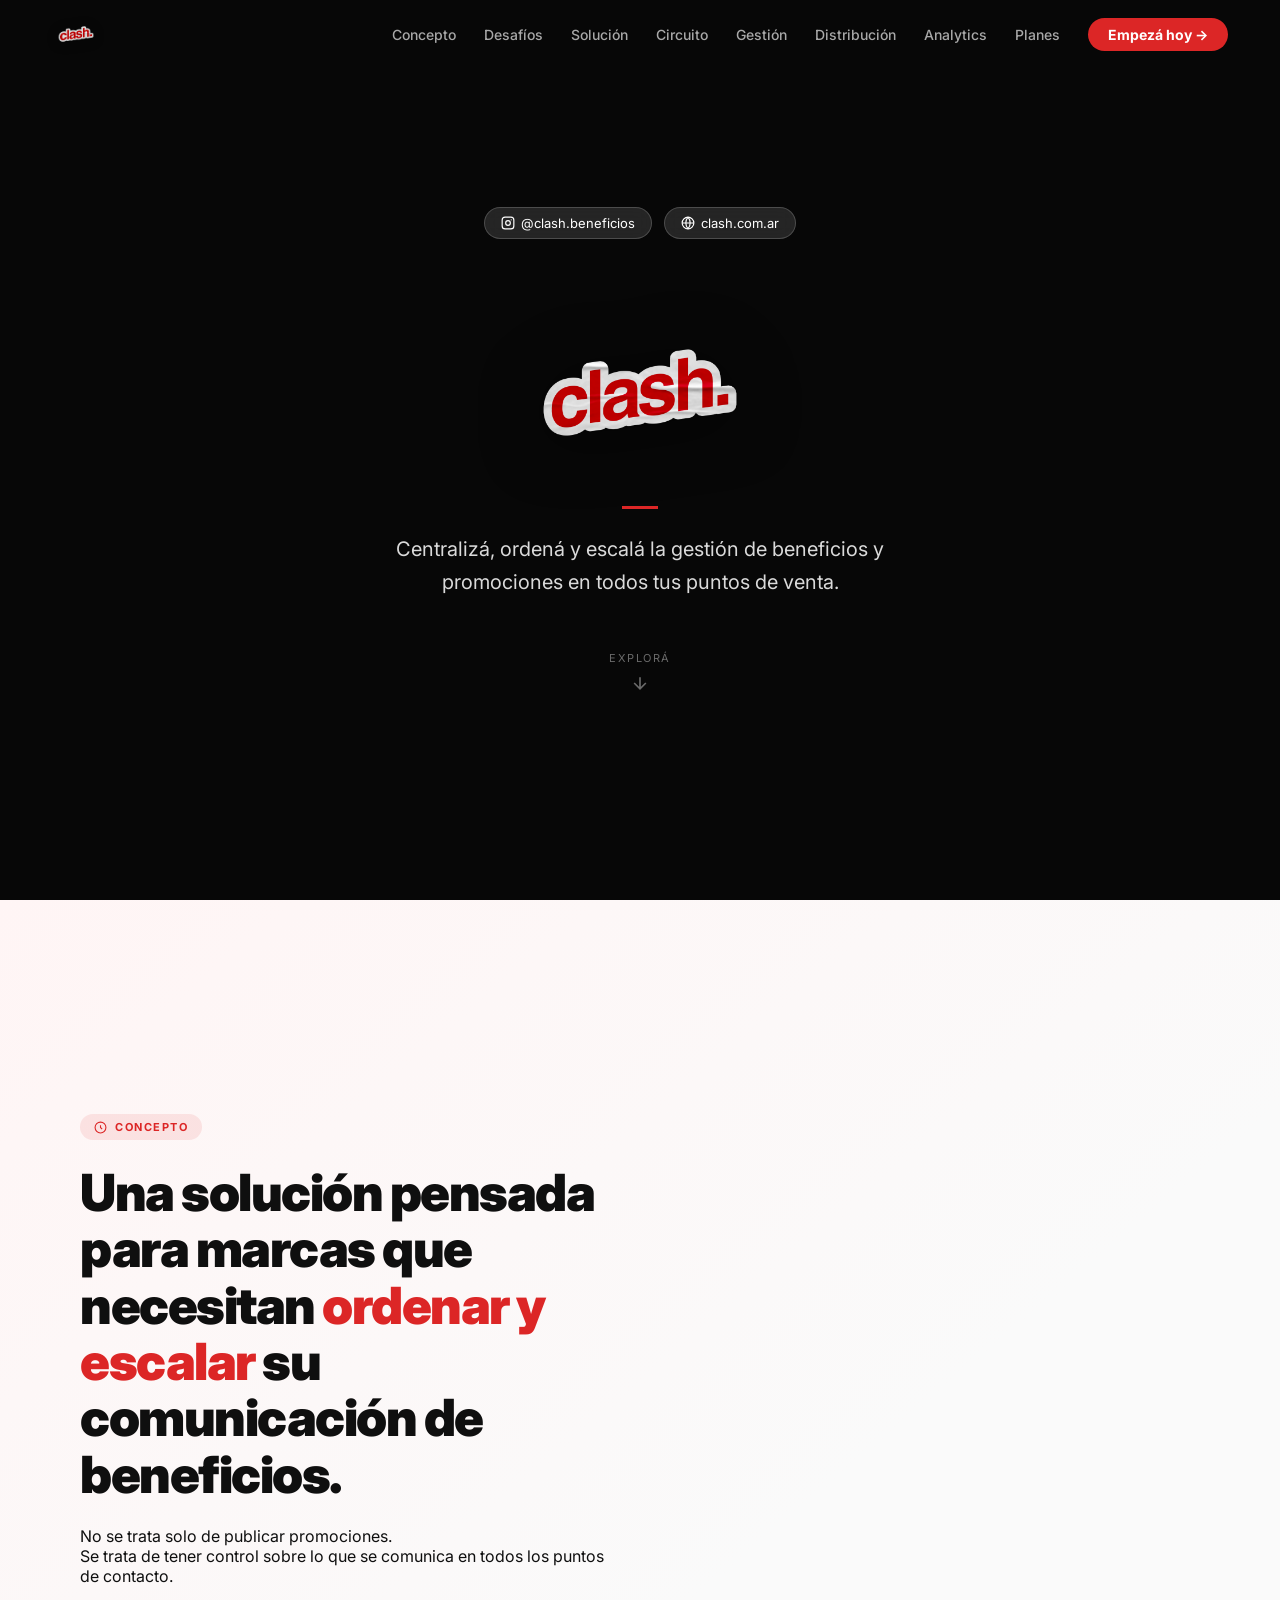
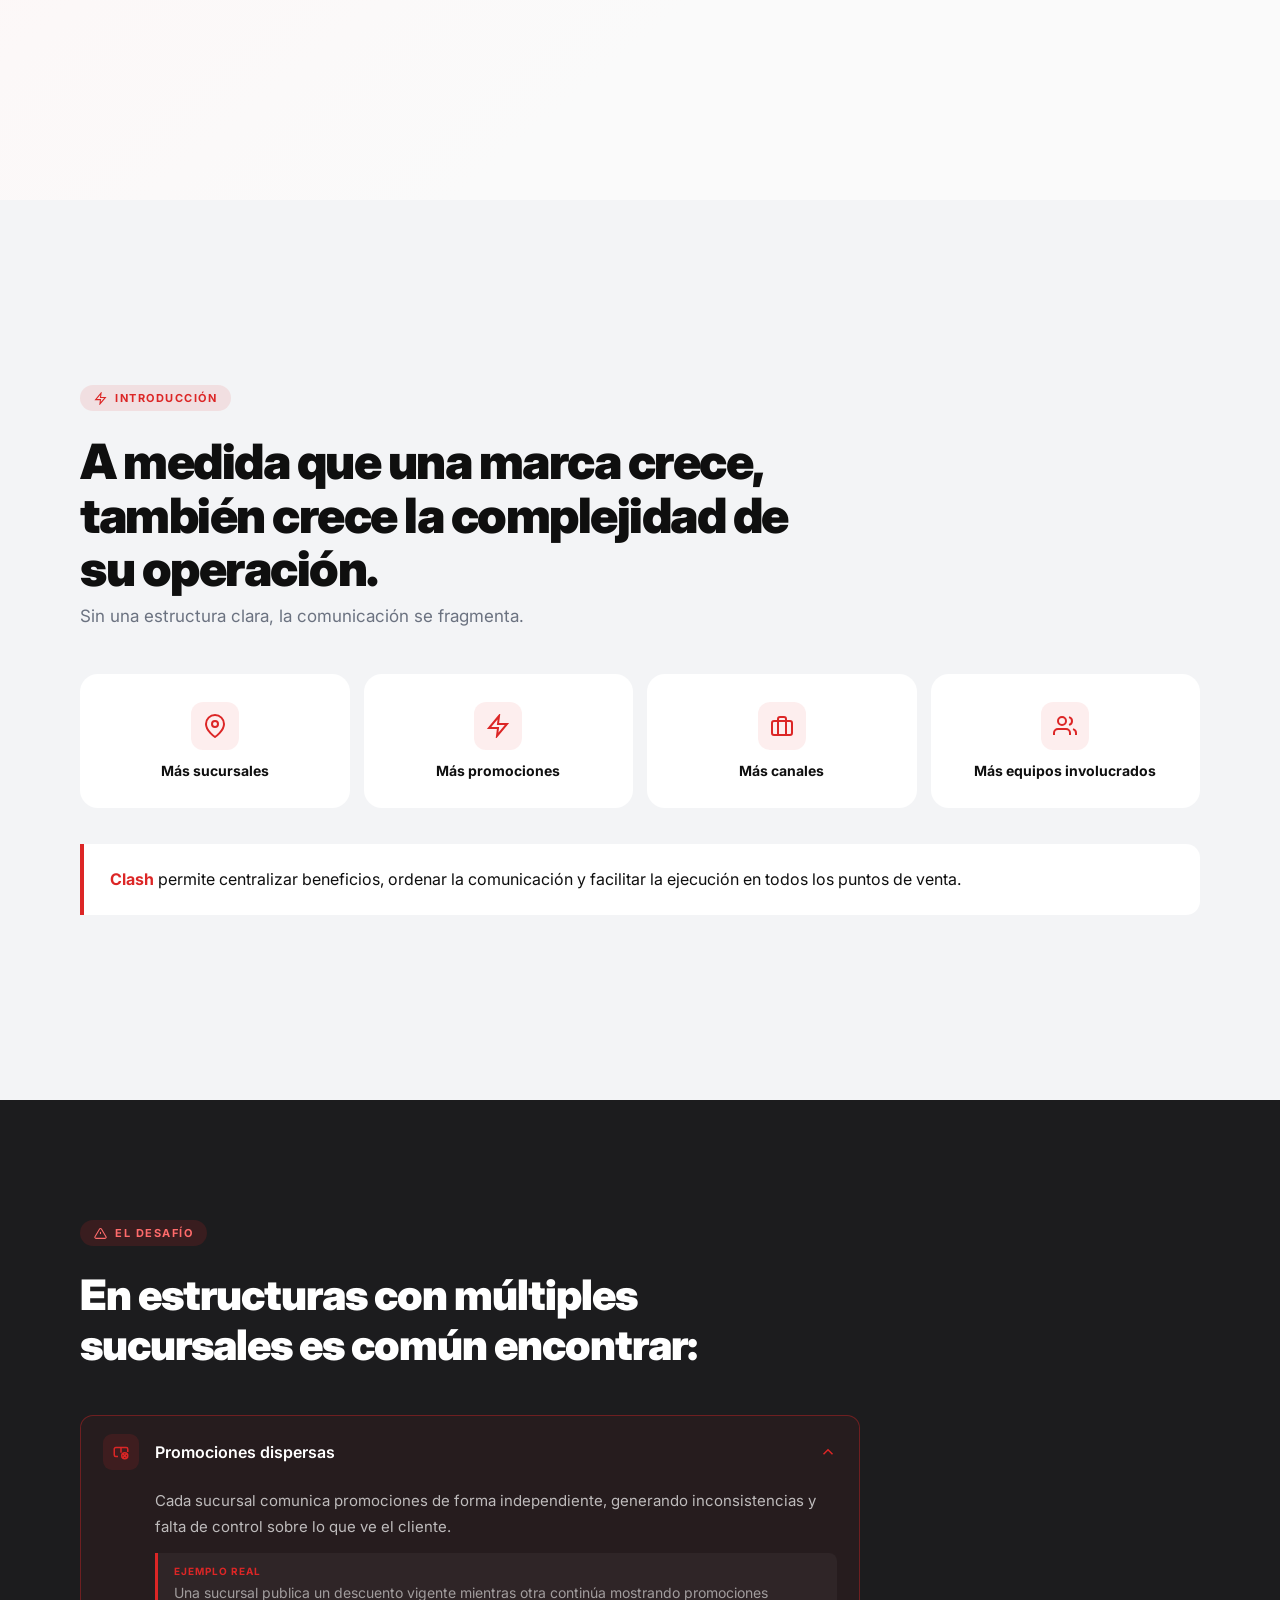
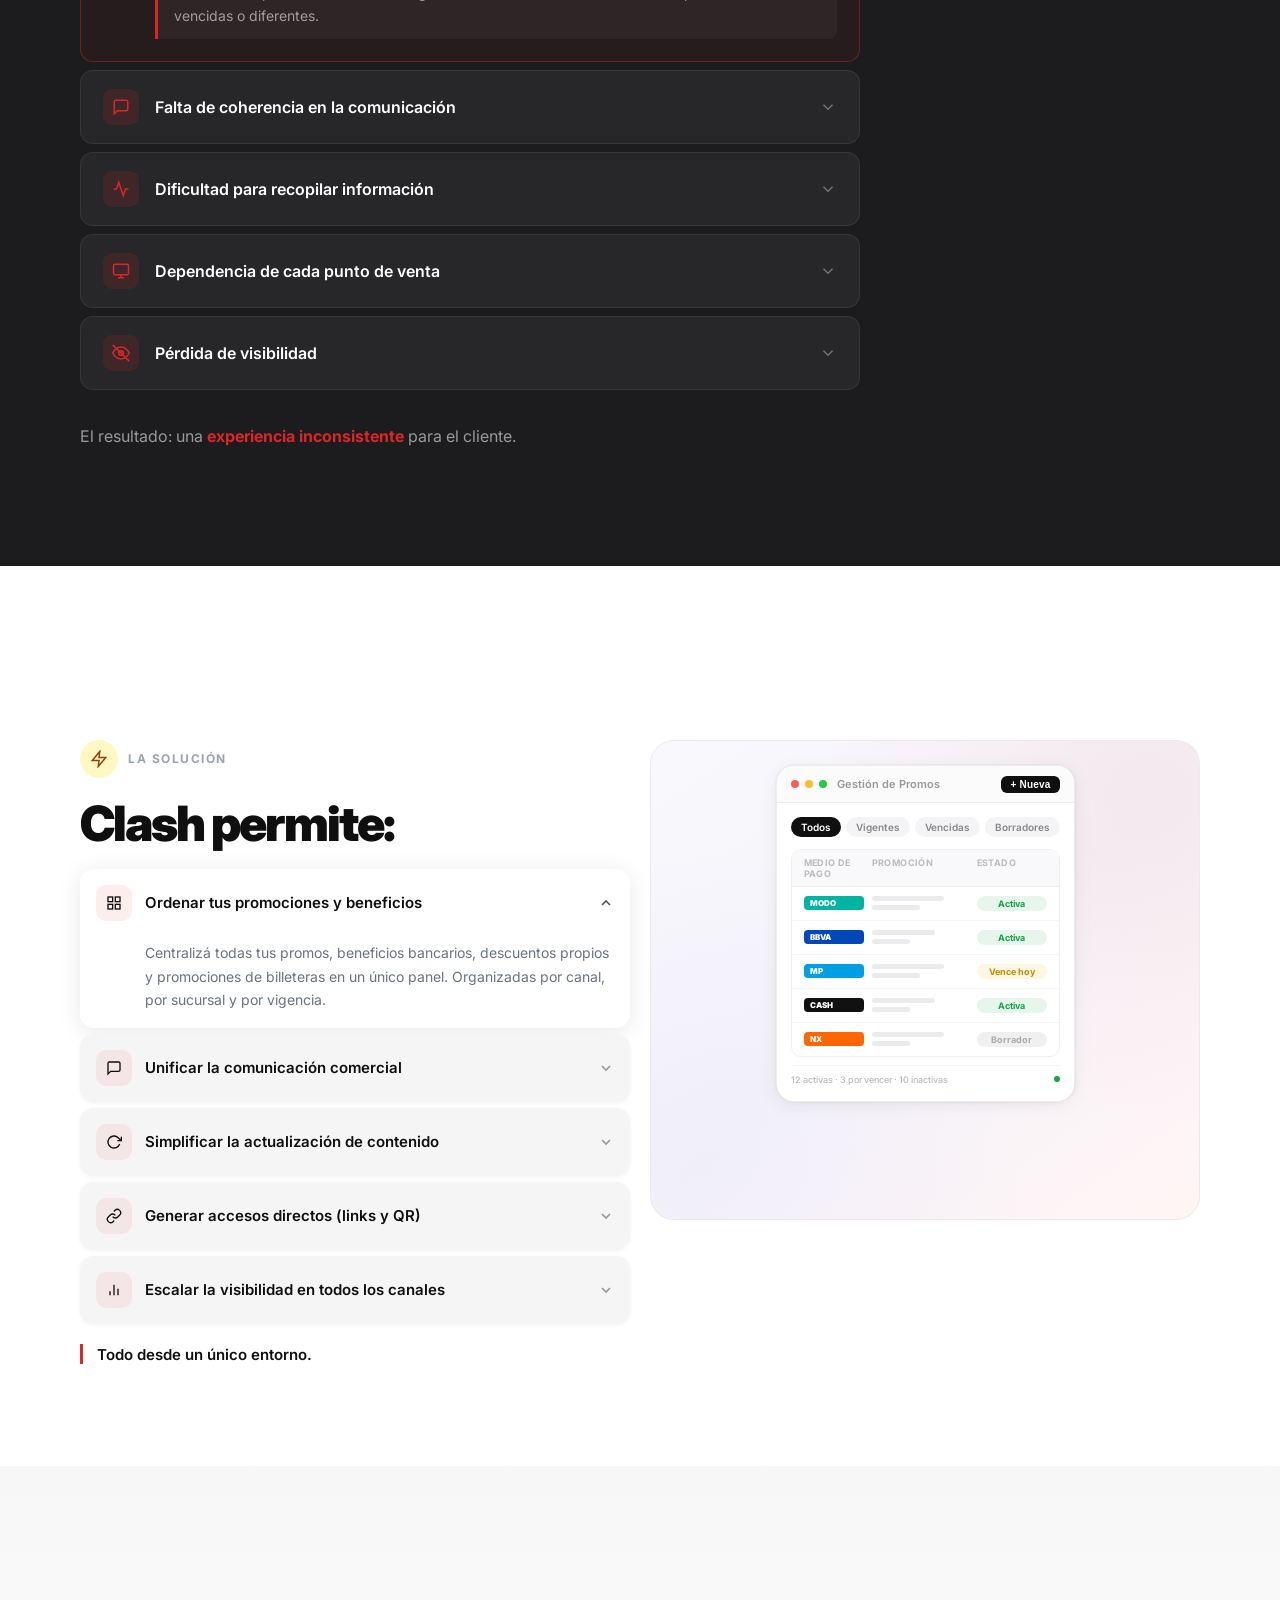
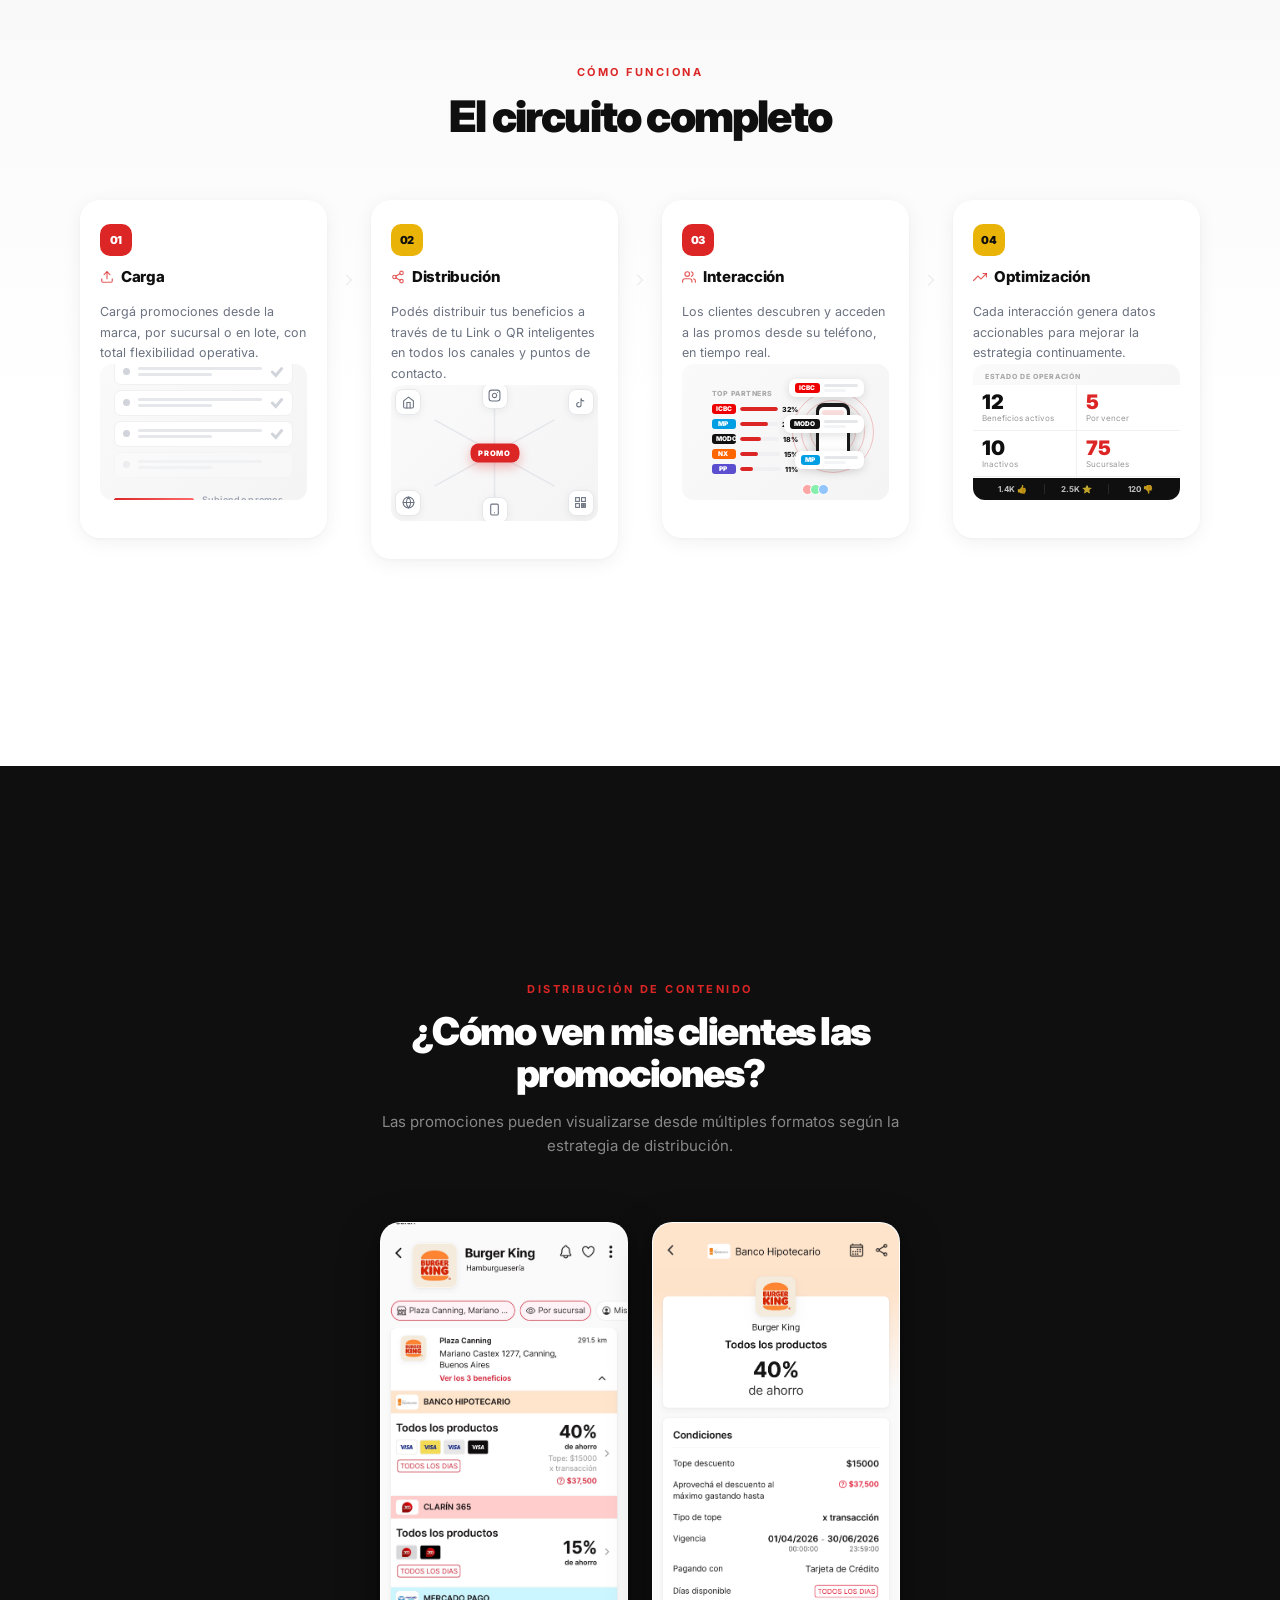
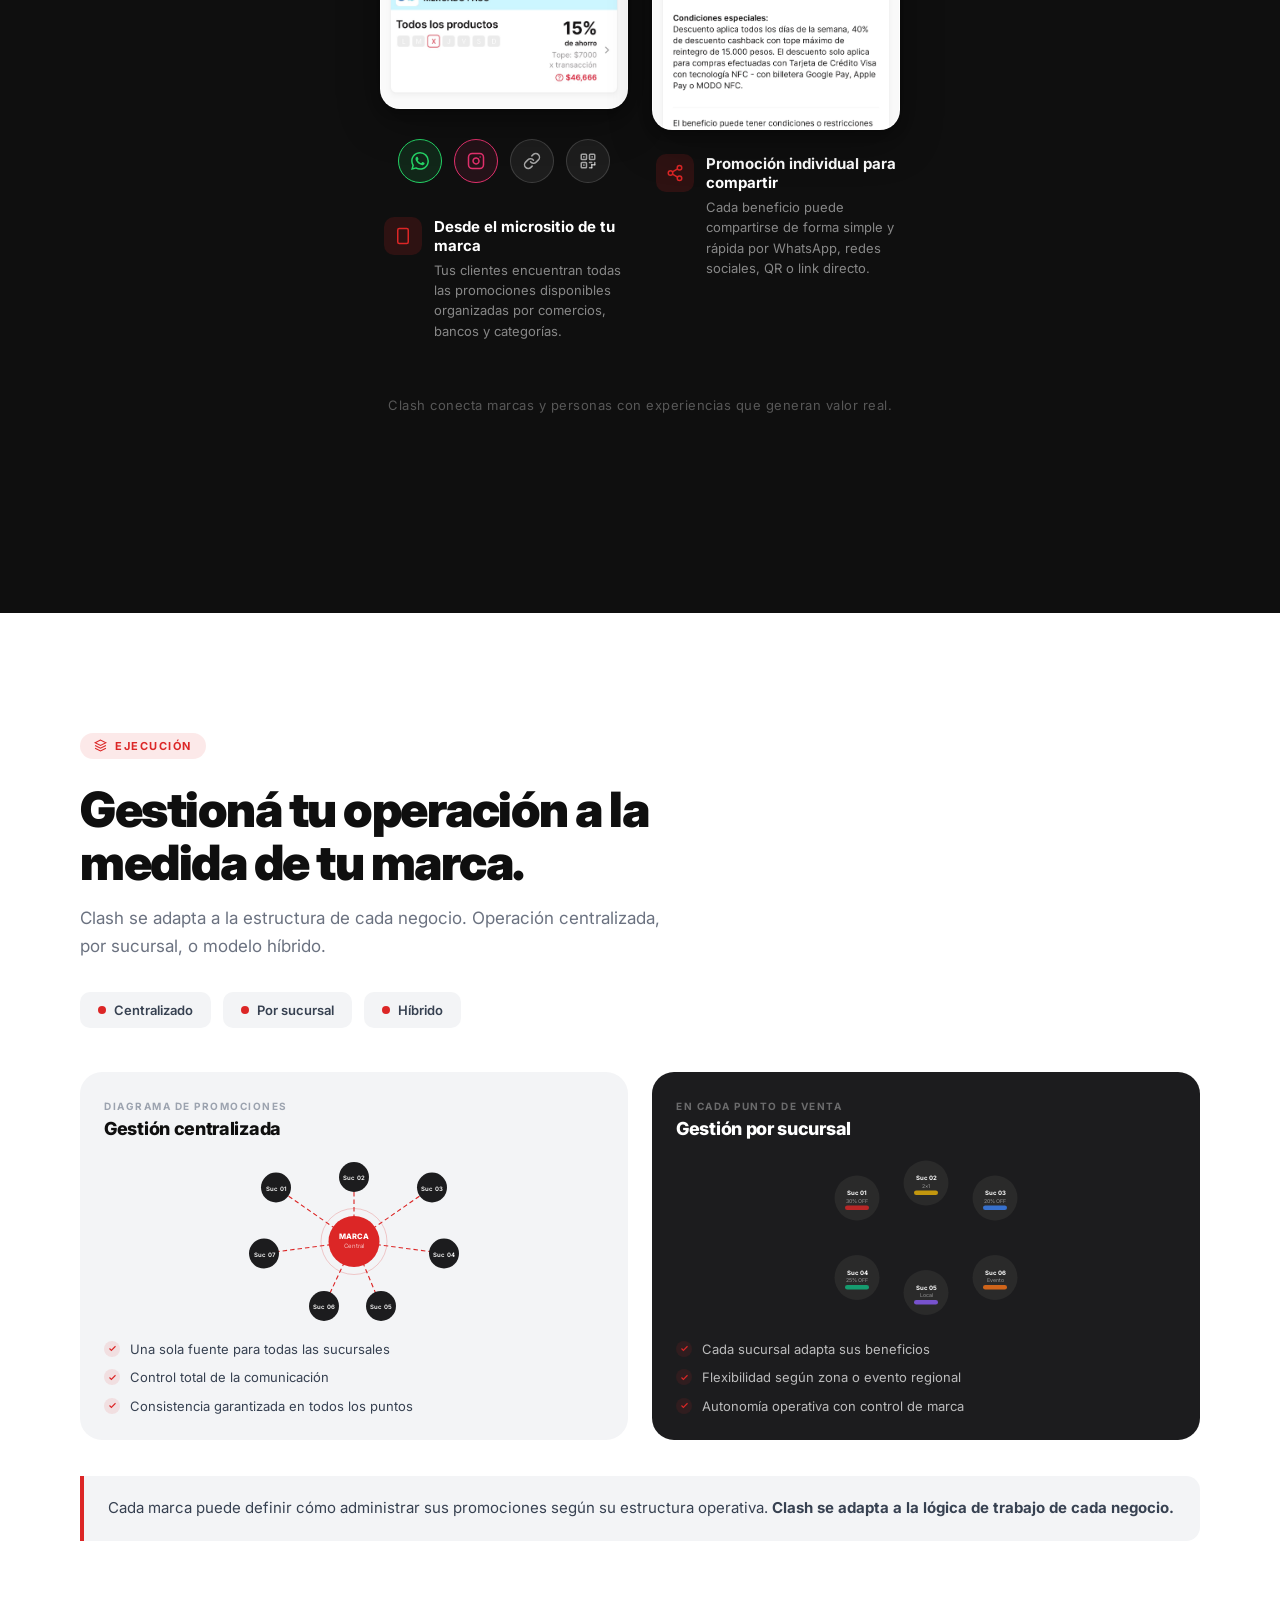
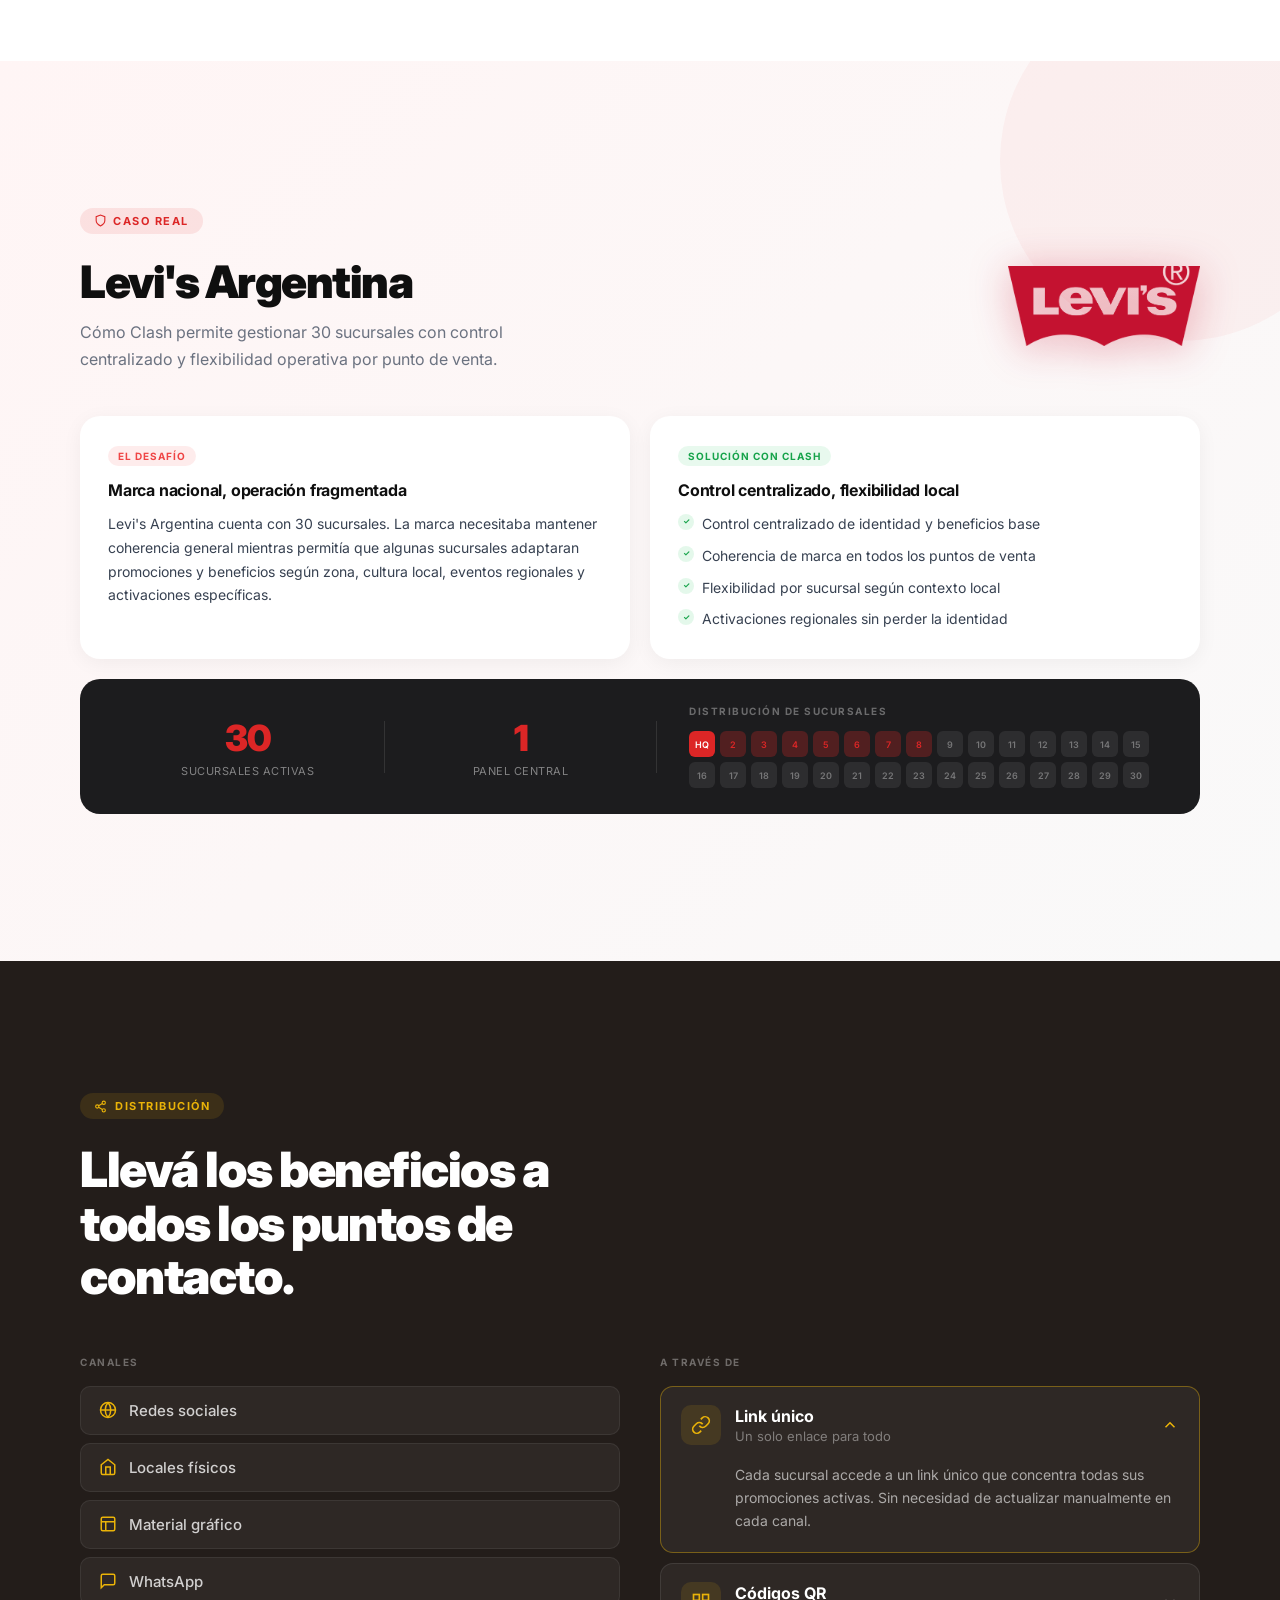
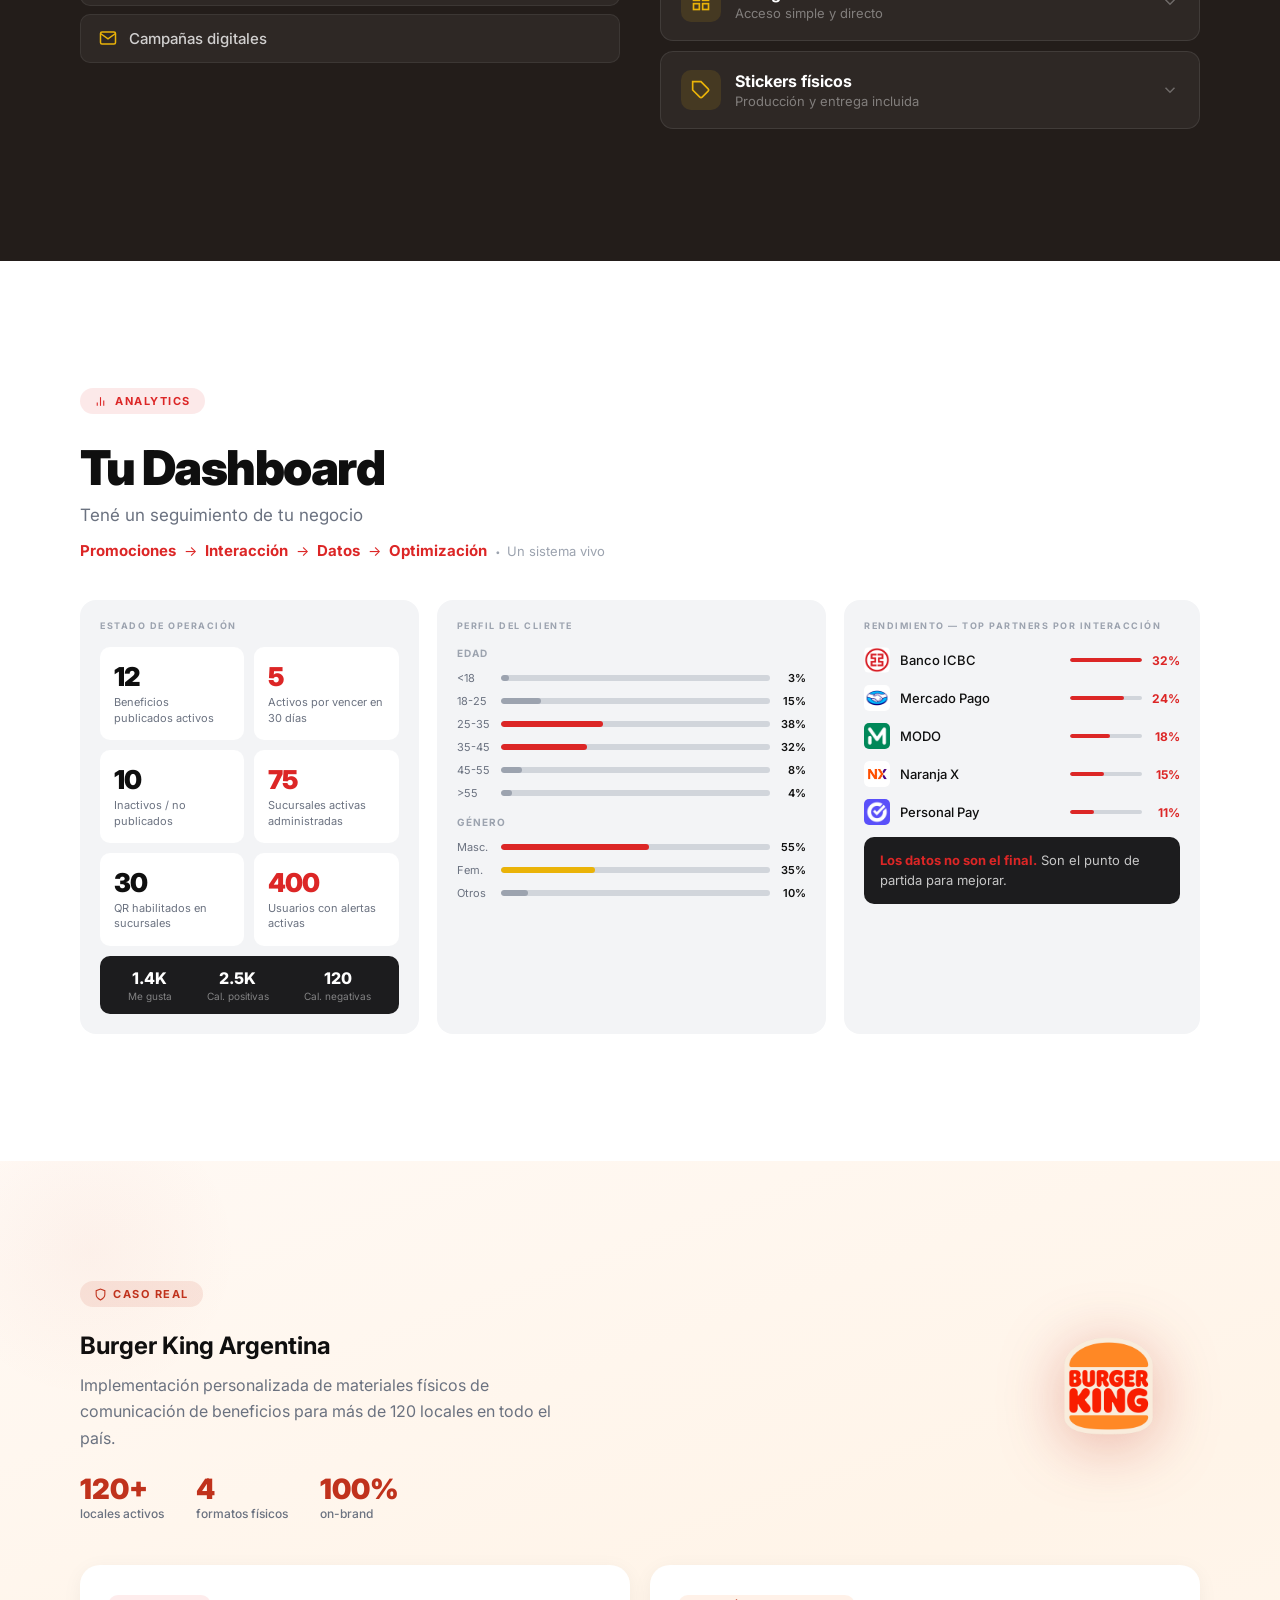
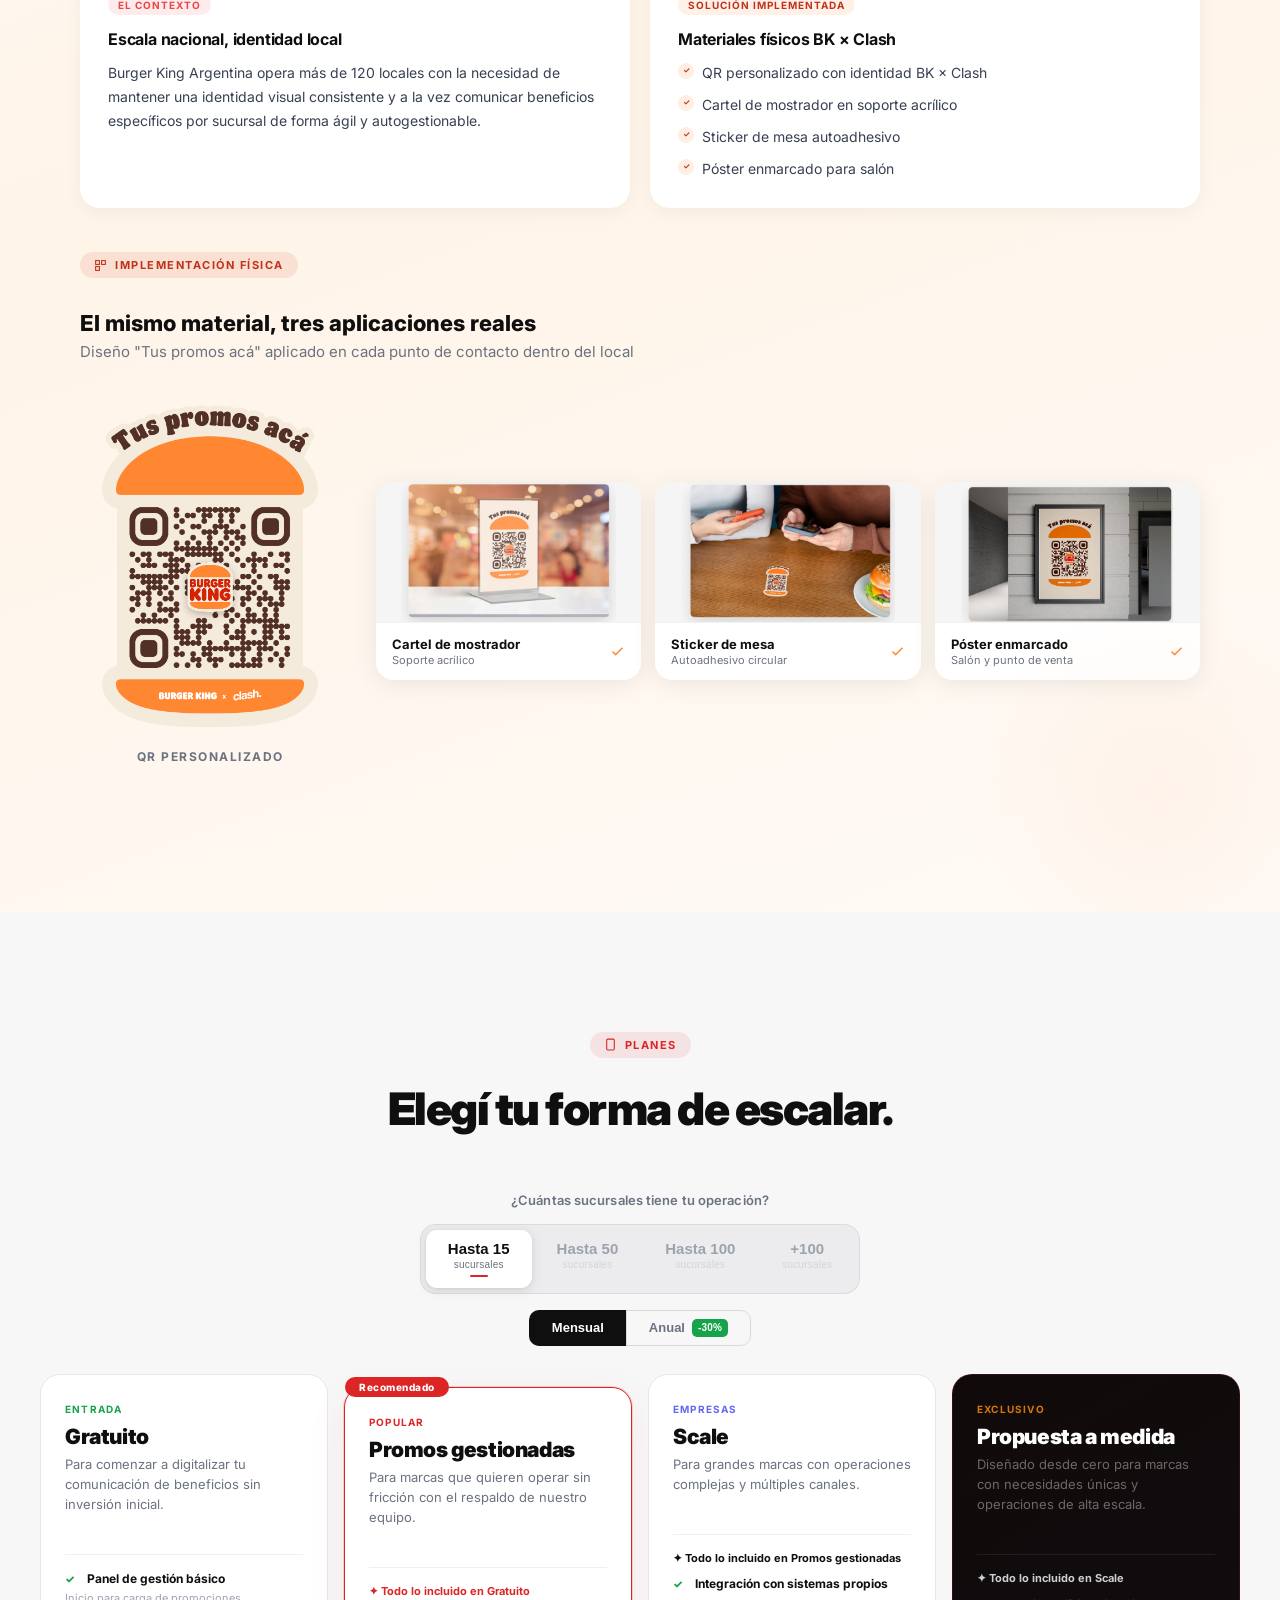
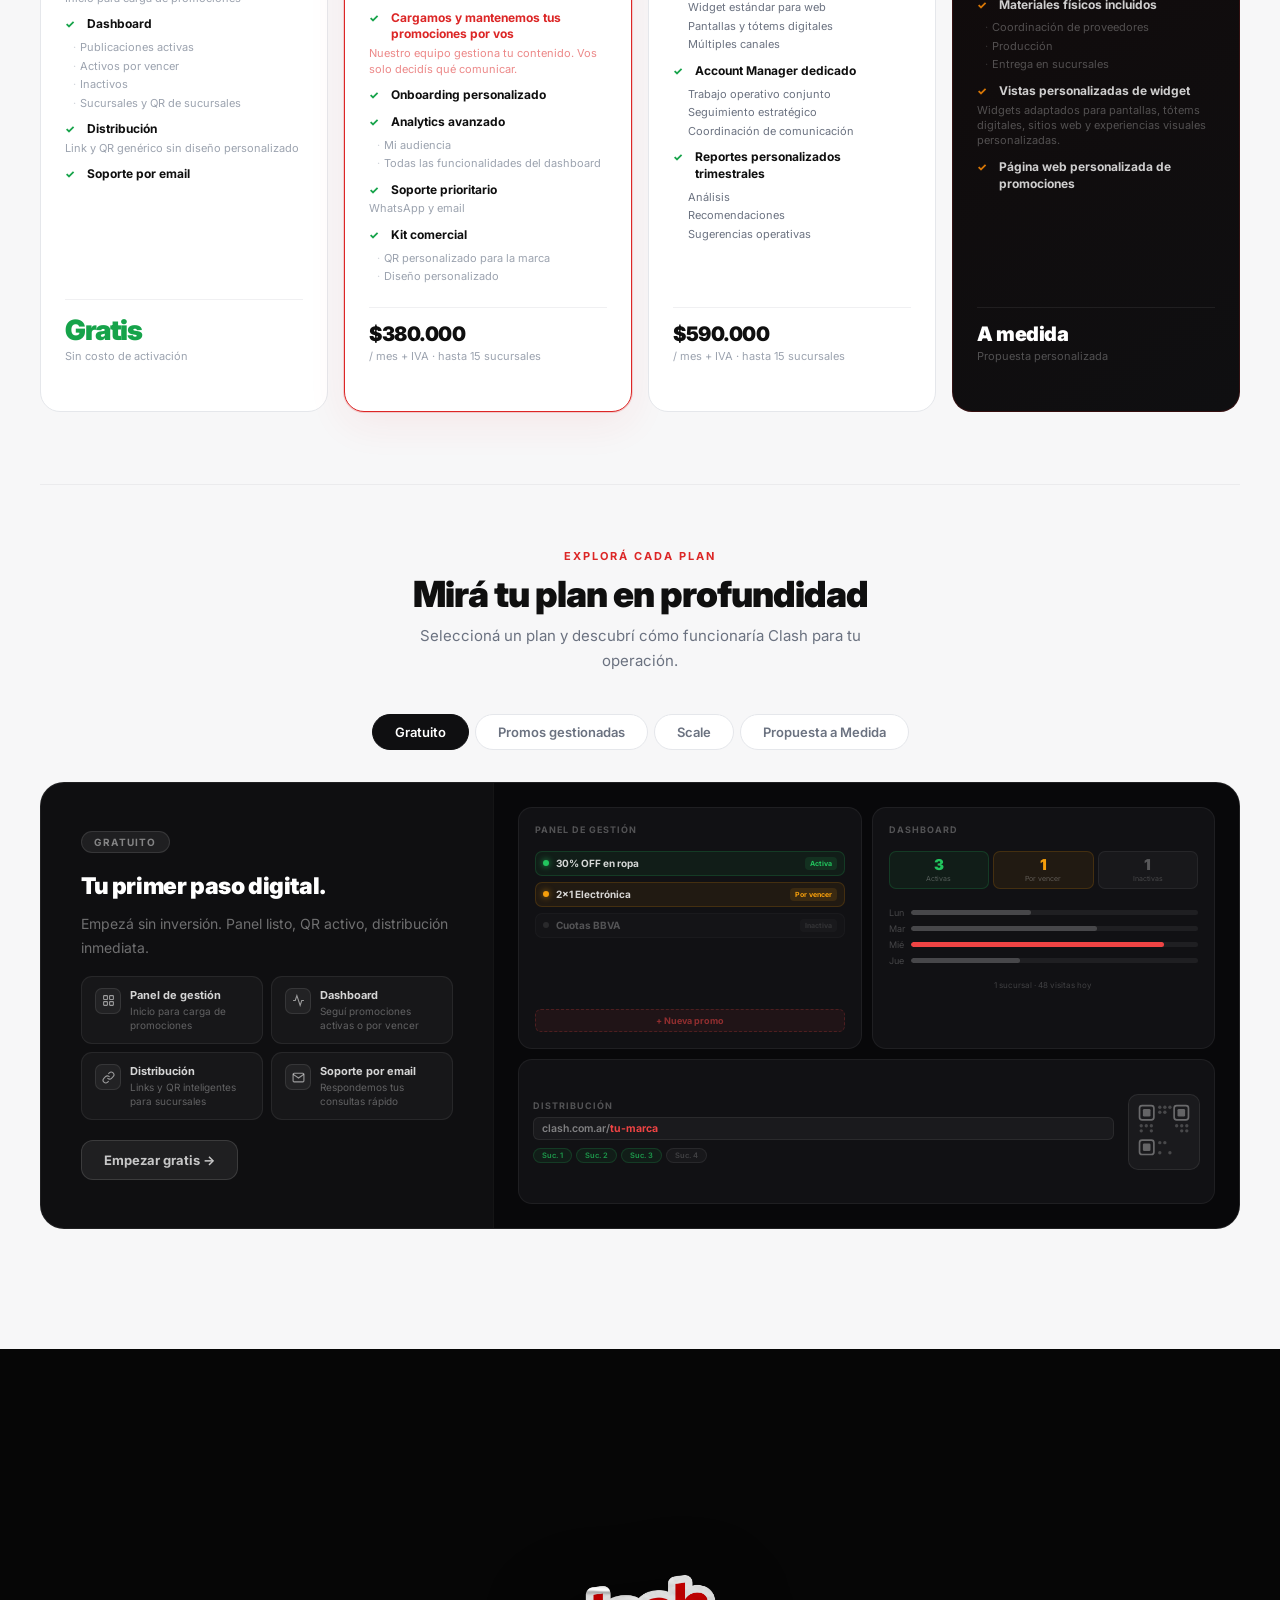
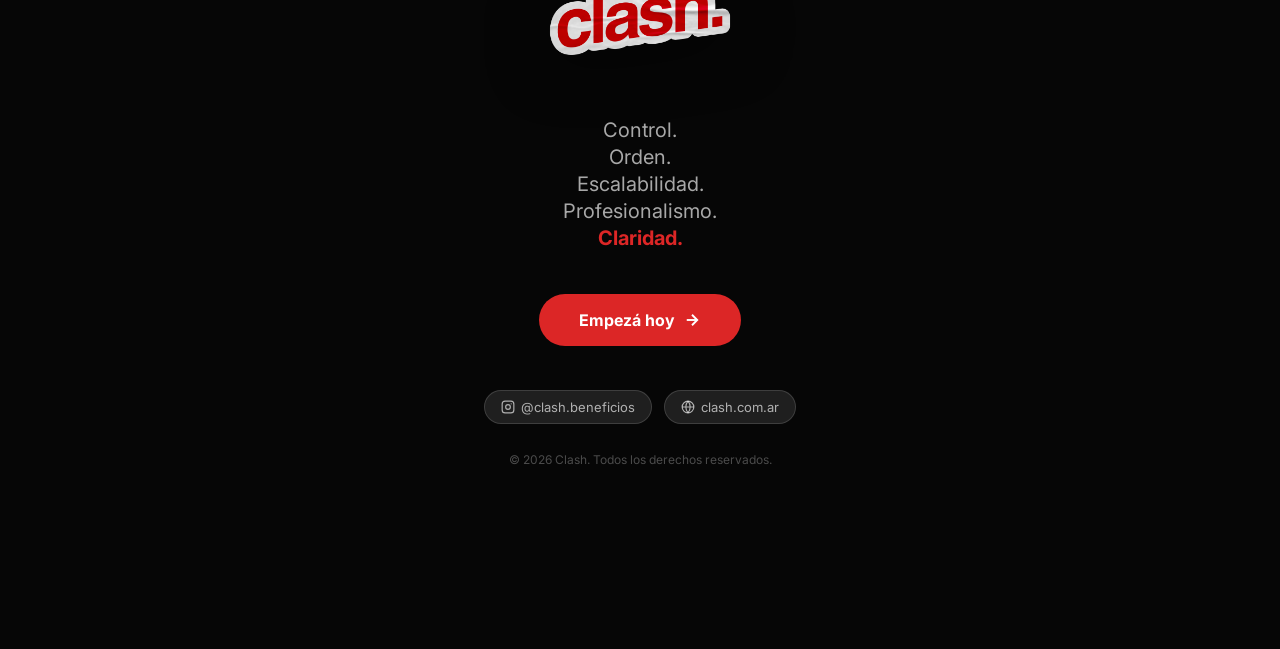
==== index.html @ 45960b04 "Plans UX polish: minimal checks, scale labels, prices on load - Shrink 'Gratis' price: remove 40px o" ====
﻿<!DOCTYPE html>
<html lang="es">
<head>
<meta charset="UTF-8">
<meta name="viewport" content="width=device-width, initial-scale=1.0">
<title>Clash — Gestión de beneficios y promociones</title>
<link rel="preconnect" href="https://fonts.googleapis.com">
<link href="https://fonts.googleapis.com/css2?family=Inter:wght@300;400;500;600;700;800;900&display=swap" rel="stylesheet">
<link rel="stylesheet" href="styles.css">
</head>
<body>

<!-- ═══ NAV ═══ -->
<nav id="main-nav">
  <a href="#hero" class="nav-logo"><img src="[data-uri]" alt="clash." class="nav-logo-img"></a>
  <ul class="nav-links">
    <li><a href="#concepto">Concepto</a></li>
    <li><a href="#desafio">Desafíos</a></li>
    <li><a href="#solucion">Solución</a></li><li><a href="#circuito">Circuito</a></li><li><a href="#gestion">Gestión</a></li>
    <li><a href="#distribucion">Distribución</a></li>
    <li><a href="#analytics">Analytics</a></li>
    <li><a href="#planes">Planes</a></li>
    <li><a href="https://clash.com.ar/inicio/comercio" target="_blank" class="nav-cta">Empezá hoy →</a></li>
  </ul>

  <button class="nav-hamburger" id="nav-hamburger" aria-label="Abrir menú"><span></span><span></span><span></span></button>
</nav>
<div class="nav-mobile-menu" id="nav-mobile-menu">
  <ul class="nav-mobile-links">
    <li><a href="#concepto">Concepto</a></li>
    <li><a href="#desafio">Desafíos</a></li>
    <li><a href="#solucion">Solución</a></li>
    <li><a href="#circuito">Circuito</a></li>
    <li><a href="#gestion">Gestión</a></li>
    <li><a href="#distribucion">Distribución</a></li>
    <li><a href="#analytics">Analytics</a></li>
    <li><a href="#planes">Planes</a></li>
    <li><a href="https://clash.com.ar/inicio/comercio" target="_blank" class="nav-mobile-cta">Empezá hoy →</a></li>
  </ul>
</div>

<!-- ═══ 1. HERO ═══ -->
<section id="hero">
  <div class="container" style="display:flex;justify-content:center;padding-top:0;padding-bottom:0">
    <div class="hero-in rv">
      <div class="hero-pills">
        <a href="https://www.instagram.com/clash.beneficios/" target="_blank" class="hero-pill">
          <svg viewBox="0 0 24 24" fill="none" stroke="currentColor" stroke-width="2" style="width:14px;height:14px"><rect x="2" y="2" width="20" height="20" rx="5"/><circle cx="12" cy="12" r="4"/><circle cx="17.5" cy="6.5" r="1" fill="currentColor" stroke="none"/></svg>
          @clash.beneficios
        </a>
        <a href="https://clash.com.ar/inicio/comercio" target="_blank" class="hero-pill">
          <svg viewBox="0 0 24 24" fill="none" stroke="currentColor" stroke-width="2" style="width:14px;height:14px"><circle cx="12" cy="12" r="10"/><path d="M2 12h20M12 2a15.3 15.3 0 010 20M12 2a15.3 15.3 0 000 20"/></svg>
          clash.com.ar
        </a>
      </div>
      <div class="hero-logo-wrap">
        <img src="[data-uri]" alt="clash." class="hero-logo-img">
      </div>
      <div class="hero-line"></div>
      <p class="hero-tag">Centralizá, ordená y escalá la gestión de beneficios y promociones en todos tus puntos de venta.</p>
      <div class="hero-scroll">
        <span>Explorá</span>
        <svg viewBox="0 0 24 24" fill="none" stroke="currentColor" stroke-width="2"><path d="M12 5v14M5 12l7 7 7-7"/></svg>
      </div>
    </div>
  </div>
</section>

<!-- ═══ 2. CONCEPTO ═══ -->
<section id="concepto">
  <div class="container">
    <div class="concepto-grid">
      <div>
        <div class="s-label rv"><svg viewBox="0 0 24 24" fill="none" stroke="currentColor" stroke-width="2"><circle cx="12" cy="12" r="10"/><path d="M12 8v4l3 3"/></svg>Concepto</div>
        <h2 class="concepto-h rv d1">Una solución pensada para marcas que necesitan <em>ordenar y escalar</em> su comunicación de beneficios.</h2>
        <div class="rv d2">
          <p>No se trata solo de publicar promociones.</p>
          <p>Se trata de tener control sobre lo que se comunica en todos los puntos de contacto.</p>
        </div>
      </div>
            <div class="phone-wrap rv d3">
      <div class="clash-phone-wrap">
        <video class="concepto-video" autoplay loop muted playsinline>
          <source src="assets/clash-app-v2.mp4" type="video/mp4">
        </video>
      </div>
    </div>
    </div>
  </div>
</section>

<!-- ═══ 3. INTRODUCCIÓN ═══ -->
<section id="introduccion">
  <div class="container">
    <div class="s-label rv"><svg viewBox="0 0 24 24" fill="none" stroke="currentColor" stroke-width="2"><path d="M13 2L3 14h9l-1 8 10-12h-9l1-8z"/></svg>Introducción</div>
    <h2 class="intro-h rv d1">A medida que una marca crece, también crece la complejidad de su operación.</h2>
    <p class="intro-sub rv d2">Sin una estructura clara, la comunicación se fragmenta.</p>
    <div class="intro-cards">
      <div class="intro-card rv d1"><div class="intro-card-icon"><svg viewBox="0 0 24 24" fill="none" stroke="currentColor" stroke-width="2"><path d="M21 10c0 7-9 13-9 13s-9-6-9-13a9 9 0 0118 0z"/><circle cx="12" cy="10" r="3"/></svg></div><span class="intro-card-label">Más sucursales</span></div>
      <div class="intro-card rv d2"><div class="intro-card-icon"><svg viewBox="0 0 24 24" fill="none" stroke="currentColor" stroke-width="2"><polygon points="13 2 3 14 12 14 11 22 21 10 12 10 13 2"/></svg></div><span class="intro-card-label">Más promociones</span></div>
      <div class="intro-card rv d3"><div class="intro-card-icon"><svg viewBox="0 0 24 24" fill="none" stroke="currentColor" stroke-width="2"><rect x="2" y="7" width="20" height="14" rx="2"/><path d="M16 21V5a2 2 0 00-2-2h-4a2 2 0 00-2 2v16"/></svg></div><span class="intro-card-label">Más canales</span></div>
      <div class="intro-card rv d4"><div class="intro-card-icon"><svg viewBox="0 0 24 24" fill="none" stroke="currentColor" stroke-width="2"><path d="M17 21v-2a4 4 0 00-4-4H5a4 4 0 00-4 4v2"/><circle cx="9" cy="7" r="4"/><path d="M23 21v-2a4 4 0 00-3-3.87M16 3.13a4 4 0 010 7.75"/></svg></div><span class="intro-card-label">Más equipos involucrados</span></div>
    </div>
    <div class="intro-box rv d5"><strong>Clash</strong> permite centralizar beneficios, ordenar la comunicación y facilitar la ejecución en todos los puntos de venta.</div>
  </div>
</section>

<!-- ═══ 4. EL DESAFÍO ═══ -->
<section id="desafio">
  <div class="container">
    <div class="s-label rv"><svg viewBox="0 0 24 24" fill="none" stroke="currentColor" stroke-width="2"><path d="M10.29 3.86L1.82 18a2 2 0 001.71 3h16.94a2 2 0 001.71-3L13.71 3.86a2 2 0 00-3.42 0z"/><line x1="12" y1="9" x2="12" y2="13"/><line x1="12" y1="17" x2="12.01" y2="17"/></svg>El Desafío</div>
    <h2 class="desafio-h rv d1">En estructuras con múltiples sucursales es común encontrar:</h2>
    <div class="acc-list">
      <div class="acc-item rv d1" onclick="toggleAcc(this)">
        <div class="acc-head"><div class="acc-ico"><svg viewBox="0 0 24 24" fill="none" stroke="currentColor" stroke-width="2"><path d="M8 18H5a2 2 0 01-2-2V8c0-1.1.9-2 2-2h14a2 2 0 012 2v4M12 13V6"/><circle cx="17" cy="17" r="4"/><path d="M19.5 14.5l-5 5M14.5 14.5l5 5"/></svg></div>
        <span class="acc-title">Promociones dispersas</span>
        <svg class="acc-chev" viewBox="0 0 24 24" fill="none" stroke="currentColor" stroke-width="2"><path d="M6 9l6 6 6-6"/></svg></div>
        <div class="acc-body"><div class="acc-body-in"><p class="acc-desc">Cada sucursal comunica promociones de forma independiente, generando inconsistencias y falta de control sobre lo que ve el cliente.</p><div class="acc-ex"><div class="acc-ex-lbl">Ejemplo real</div><p>Una sucursal publica un descuento vigente mientras otra continúa mostrando promociones vencidas o diferentes.</p></div></div></div>
      </div>
      <div class="acc-item rv d2" onclick="toggleAcc(this)">
        <div class="acc-head"><div class="acc-ico"><svg viewBox="0 0 24 24" fill="none" stroke="currentColor" stroke-width="2"><path d="M21 15a2 2 0 01-2 2H7l-4 4V5a2 2 0 012-2h14a2 2 0 012 2z"/></svg></div>
        <span class="acc-title">Falta de coherencia en la comunicación</span>
        <svg class="acc-chev" viewBox="0 0 24 24" fill="none" stroke="currentColor" stroke-width="2"><path d="M6 9l6 6 6-6"/></svg></div>
        <div class="acc-body"><div class="acc-body-in"><p class="acc-desc">La comunicación cambia según el punto de venta, afectando la identidad de marca y la experiencia del cliente.</p><div class="acc-ex"><div class="acc-ex-lbl">Ejemplo real</div><p>Distintas sucursales utilizan diseños, mensajes y promociones diferentes, generando una percepción desalineada de la marca.</p></div></div></div>
      </div>
      <div class="acc-item rv d3" onclick="toggleAcc(this)">
        <div class="acc-head"><div class="acc-ico"><svg viewBox="0 0 24 24" fill="none" stroke="currentColor" stroke-width="2"><path d="M22 12h-4l-3 9L9 3l-3 9H2"/></svg></div>
        <span class="acc-title">Dificultad para recopilar información</span>
        <svg class="acc-chev" viewBox="0 0 24 24" fill="none" stroke="currentColor" stroke-width="2"><path d="M6 9l6 6 6-6"/></svg></div>
        <div class="acc-body"><div class="acc-body-in"><p class="acc-desc">La información comercial suele estar distribuida en múltiples canales, dificultando el seguimiento y la toma de decisiones.</p><div class="acc-ex"><div class="acc-ex-lbl">Ejemplo real</div><p>El equipo debe revisar mensajes, archivos y grupos separados para entender qué promociones están activas y cuáles funcionan mejor.</p></div></div></div>
      </div>
      <div class="acc-item rv d4" onclick="toggleAcc(this)">
        <div class="acc-head"><div class="acc-ico"><svg viewBox="0 0 24 24" fill="none" stroke="currentColor" stroke-width="2"><rect x="2" y="3" width="20" height="14" rx="2"/><path d="M8 21h8M12 17v4"/></svg></div>
        <span class="acc-title">Dependencia de cada punto de venta</span>
        <svg class="acc-chev" viewBox="0 0 24 24" fill="none" stroke="currentColor" stroke-width="2"><path d="M6 9l6 6 6-6"/></svg></div>
        <div class="acc-body"><div class="acc-body-in"><p class="acc-desc">La operación depende muchas veces de la gestión individual de cada sucursal, generando diferencias en la ejecución.</p><div class="acc-ex"><div class="acc-ex-lbl">Ejemplo real</div><p>Si una sucursal no actualiza sus promociones a tiempo, la información que recibe el cliente queda desactualizada.</p></div></div></div>
      </div>
      <div class="acc-item rv d5" onclick="toggleAcc(this)">
        <div class="acc-head"><div class="acc-ico"><svg viewBox="0 0 24 24" fill="none" stroke="currentColor" stroke-width="2"><path d="M1 12s4-8 11-8 11 8 11 8-4 8-11 8-11-8-11-8z"/><circle cx="12" cy="12" r="3"/><line x1="1" y1="1" x2="23" y2="23"/></svg></div>
        <span class="acc-title">Pérdida de visibilidad</span>
        <svg class="acc-chev" viewBox="0 0 24 24" fill="none" stroke="currentColor" stroke-width="2"><path d="M6 9l6 6 6-6"/></svg></div>
        <div class="acc-body"><div class="acc-body-in"><p class="acc-desc">Las promociones pierden alcance por falta de distribución organizada y seguimiento centralizado.</p><div class="acc-ex"><div class="acc-ex-lbl">Ejemplo real</div><p>Beneficios activos no llegan a comunicarse correctamente en redes, locales o canales digitales, reduciendo oportunidades de interacción y venta.</p></div></div></div>
      </div>
    </div>
    <p class="desafio-foot rv">El resultado: una <strong>experiencia inconsistente</strong> para el cliente.</p>
  </div>
</section>

<!-- ═══ 5. LA SOLUCIÓN ═══ -->
<section id="solucion">
  <div class="container">
    <div class="sol-wrap">
      <div class="sol-left rv d1">
        <div class="sol-label-row">
          <div class="sol-lbl-circle">
            <svg viewBox="0 0 24 24" fill="none" stroke="currentColor" stroke-width="2" style="width:18px;height:18px;stroke:#92400e"><polygon points="13 2 3 14 12 14 11 22 21 10 12 10 13 2"/></svg>
          </div>
          <span class="sol-lbl-text">La Solución</span>
        </div>
        <h2 class="sol-h2">Clash permite:</h2>
        <div class="sol-accordion">

          <div class="sol-acc-item open" data-sol="1" onclick="toggleSolAcc(this)">
            <div class="sol-acc-head">
              <div class="sol-acc-ico"><svg viewBox="0 0 24 24" fill="none" stroke="currentColor" stroke-width="2" style="width:16px;height:16px"><rect x="3" y="3" width="7" height="7"/><rect x="14" y="3" width="7" height="7"/><rect x="14" y="14" width="7" height="7"/><rect x="3" y="14" width="7" height="7"/></svg></div>
              <span class="sol-acc-label">Ordenar tus promociones y beneficios</span>
              <svg class="sol-acc-chev" viewBox="0 0 24 24" fill="none" stroke="currentColor" stroke-width="2.5" style="width:16px;height:16px"><polyline points="6 9 12 15 18 9"/></svg>
            </div>
            <div class="sol-acc-body" style="max-height:200px"><div class="sol-acc-body-in">Centralizá todas tus promos, beneficios bancarios, descuentos propios y promociones de billeteras en un único panel. Organizadas por canal, por sucursal y por vigencia.</div></div>
          </div>

          <div class="sol-acc-item" data-sol="2" onclick="toggleSolAcc(this)">
            <div class="sol-acc-head">
              <div class="sol-acc-ico"><svg viewBox="0 0 24 24" fill="none" stroke="currentColor" stroke-width="2" style="width:16px;height:16px"><path d="M21 15a2 2 0 01-2 2H7l-4 4V5a2 2 0 012-2h14a2 2 0 012 2z"/></svg></div>
              <span class="sol-acc-label">Unificar la comunicación comercial</span>
              <svg class="sol-acc-chev" viewBox="0 0 24 24" fill="none" stroke="currentColor" stroke-width="2.5" style="width:16px;height:16px"><polyline points="6 9 12 15 18 9"/></svg>
            </div>
            <div class="sol-acc-body"><div class="sol-acc-body-in">Publicá el mismo contenido en múltiples canales simultáneamente. Vidriera, mostrador, WhatsApp, Instagram y app Clash, desde un único punto de carga.</div></div>
          </div>

          <div class="sol-acc-item" data-sol="3" onclick="toggleSolAcc(this)">
            <div class="sol-acc-head">
              <div class="sol-acc-ico"><svg viewBox="0 0 24 24" fill="none" stroke="currentColor" stroke-width="2" style="width:16px;height:16px"><polyline points="23 4 23 10 17 10"/><path d="M20.49 15a9 9 0 11-2.12-9.36L23 10"/></svg></div>
              <span class="sol-acc-label">Simplificar la actualización de contenido</span>
              <svg class="sol-acc-chev" viewBox="0 0 24 24" fill="none" stroke="currentColor" stroke-width="2.5" style="width:16px;height:16px"><polyline points="6 9 12 15 18 9"/></svg>
            </div>
            <div class="sol-acc-body"><div class="sol-acc-body-in">Actualizá beneficios en segundos. Sin depender de IT, sin archivos desactualizados, sin cadenas de mails. La información siempre vigente.</div></div>
          </div>

          <div class="sol-acc-item" data-sol="4" onclick="toggleSolAcc(this)">
            <div class="sol-acc-head">
              <div class="sol-acc-ico"><svg viewBox="0 0 24 24" fill="none" stroke="currentColor" stroke-width="2" style="width:16px;height:16px"><path d="M10 13a5 5 0 007.54.54l3-3a5 5 0 00-7.07-7.07l-1.72 1.71"/><path d="M14 11a5 5 0 00-7.54-.54l-3 3a5 5 0 007.07 7.07l1.71-1.71"/></svg></div>
              <span class="sol-acc-label">Generar accesos directos (links y QR)</span>
              <svg class="sol-acc-chev" viewBox="0 0 24 24" fill="none" stroke="currentColor" stroke-width="2.5" style="width:16px;height:16px"><polyline points="6 9 12 15 18 9"/></svg>
            </div>
            <div class="sol-acc-body"><div class="sol-acc-body-in">Cada sucursal tiene su link y QR únicos. El cliente llega directo a tus beneficios sin buscar ni recordar nada.</div></div>
          </div>

          <div class="sol-acc-item" data-sol="5" onclick="toggleSolAcc(this)">
            <div class="sol-acc-head">
              <div class="sol-acc-ico"><svg viewBox="0 0 24 24" fill="none" stroke="currentColor" stroke-width="2" style="width:16px;height:16px"><line x1="18" y1="20" x2="18" y2="10"/><line x1="12" y1="20" x2="12" y2="4"/><line x1="6" y1="20" x2="6" y2="14"/></svg></div>
              <span class="sol-acc-label">Escalar la visibilidad en todos los canales</span>
              <svg class="sol-acc-chev" viewBox="0 0 24 24" fill="none" stroke="currentColor" stroke-width="2.5" style="width:16px;height:16px"><polyline points="6 9 12 15 18 9"/></svg>
            </div>
            <div class="sol-acc-body"><div class="sol-acc-body-in">Llegás a más clientes sin más esfuerzo. La plataforma distribuye el contenido por todos los canales en tiempo real.</div></div>
          </div>

        </div>
        <div class="sol-note"><span class="sol-note-txt">Todo desde un único entorno.</span></div>
      </div>
      <div class="sol-visual rv d2" aria-label="Producto Clash">

        <!-- PANEL 1: Ordenar promociones -->
        <div class="sol-panel sol-p1 active" data-panel="1">
          <div class="sv-card sv-float1">
            <div class="sv-chrome">
              <span class="sv-dot sv-dot-r"></span><span class="sv-dot sv-dot-y"></span><span class="sv-dot sv-dot-g"></span>
              <span class="sv-chrome-label">Gestión de Promos</span>
              <button class="sv-chrome-btn">+ Nueva</button>
            </div>
            <div class="sv-body">
              <div class="sv-filters">
                <span class="sv-f sv-f-on">Todos</span>
                <span class="sv-f">Vigentes</span>
                <span class="sv-f">Vencidas</span>
                <span class="sv-f">Borradores</span>
              </div>
              <div class="sv-table">
                <div class="sv-th">
                  <span>Medio de pago</span><span>Promoción</span><span>Estado</span>
                </div>
                <div class="sv-tr sv-tr1">
                  <span class="sv-pip sv-pip-modo">MODO</span>
                  <div class="sv-tr-info"><div class="sv-tl sv-tl1"></div><div class="sv-tl sv-tl2"></div></div>
                  <span class="sv-badge sv-badge-green">Activa</span>
                </div>
                <div class="sv-tr sv-tr2">
                  <span class="sv-pip sv-pip-bbva">BBVA</span>
                  <div class="sv-tr-info"><div class="sv-tl sv-tl3"></div><div class="sv-tl sv-tl4"></div></div>
                  <span class="sv-badge sv-badge-green">Activa</span>
                </div>
                <div class="sv-tr sv-tr3">
                  <span class="sv-pip sv-pip-mp">MP</span>
                  <div class="sv-tr-info"><div class="sv-tl sv-tl1"></div><div class="sv-tl sv-tl2"></div></div>
                  <span class="sv-badge sv-badge-yellow">Vence hoy</span>
                </div>
                <div class="sv-tr sv-tr4">
                  <span class="sv-pip sv-pip-cash">CASH</span>
                  <div class="sv-tr-info"><div class="sv-tl sv-tl3"></div><div class="sv-tl sv-tl4"></div></div>
                  <span class="sv-badge sv-badge-green">Activa</span>
                </div>
                <div class="sv-tr sv-tr5">
                  <span class="sv-pip sv-pip-nx">NX</span>
                  <div class="sv-tr-info"><div class="sv-tl sv-tl1"></div><div class="sv-tl sv-tl4"></div></div>
                  <span class="sv-badge sv-badge-gray">Borrador</span>
                </div>
              </div>
              <div class="sv-foot">
                <span class="sv-foot-txt">12 activas · 3 por vencer · 10 inactivas</span>
                <span class="sv-live-dot"></span>
              </div>
            </div>
          </div>
        </div>
        <!-- PANEL 2: Compartir via link -->
        <div class="sol-panel sol-p2" data-panel="2">
          <div class="sv-card sv-float2">
            <!-- Promo lista para compartir -->
            <div class="sv-s2-promo">
              <div class="sv-s2-brand">
                <div class="sv-s2-logo">$|</div>
                <div>
                  <div class="sv-s2-bname">Shades</div>
                  <div class="sv-s2-bdesc">15% de ahorro · MODO</div>
                </div>
              </div>
              <span class="sv-s2-ready"><span class="sv-live-dot"></span>Lista</span>
            </div>

            <!-- Botón de acción humano -->
            <div class="sv-s2-action">
              <button class="sv-s2-btn">
                <svg viewBox="0 0 24 24" fill="none" stroke="currentColor" stroke-width="2.5" stroke-linecap="round" style="width:12px;height:12px"><circle cx="18" cy="5" r="3"/><circle cx="6" cy="12" r="3"/><circle cx="18" cy="19" r="3"/><line x1="8.59" y1="13.51" x2="15.42" y2="17.49"/><line x1="15.41" y1="6.51" x2="8.59" y2="10.49"/></svg>
                Compartir promoción
              </button>
            </div>

            <!-- Link generado -->
            <div class="sv-s2-link-wrap">
              <div class="sv-s2-link-bar">
                <svg viewBox="0 0 24 24" fill="none" stroke="currentColor" stroke-width="2" style="width:9px;height:9px;opacity:.4;flex-shrink:0"><rect x="3" y="11" width="18" height="11" rx="2"/><path d="M7 11V7a5 5 0 0110 0v4"/></svg>
                <span class="sv-s2-url">clash.app/<strong>shades</strong>/modo-15</span>
                <span class="sv-s2-copy">Copiar</span>
              </div>
              <div class="sv-s2-preview">
                <div class="sv-s2-pv-logo">$|</div>
                <div class="sv-s2-pv-info">
                  <div class="sv-s2-pv-title">Shades · 15% con MODO</div>
                  <div class="sv-s2-pv-url">clash.app/shades</div>
                </div>
                <svg viewBox="0 0 24 24" fill="none" stroke="currentColor" stroke-width="2.5" stroke-linecap="round" style="width:10px;height:10px;opacity:.3;flex-shrink:0"><polyline points="9 18 15 12 9 6"/></svg>
              </div>
            </div>

            <!-- Iconos sociales -->
            <div class="sv-s2-distribute">
              <div class="sv-s2-note">Llevá este link a tus canales</div>
              <div class="sv-s2-icons">
                <div class="sv-si sv-si1" title="Instagram">
                  <svg viewBox="0 0 24 24" fill="none" stroke="currentColor" stroke-width="2" stroke-linecap="round" style="width:14px;height:14px"><rect x="2" y="2" width="20" height="20" rx="5"/><path d="M16 11.37A4 4 0 1112.63 8 4 4 0 0116 11.37z"/><line x1="17.5" y1="6.5" x2="17.51" y2="6.5"/></svg>
                </div>
                <div class="sv-si sv-si2" title="WhatsApp">
                  <svg viewBox="0 0 24 24" fill="currentColor" style="width:14px;height:14px"><path d="M17.472 14.382c-.297-.149-1.758-.867-2.03-.967-.273-.099-.471-.148-.67.15-.197.297-.767.966-.94 1.164-.173.199-.347.223-.644.075-.297-.15-1.255-.463-2.39-1.475-.883-.788-1.48-1.761-1.653-2.059-.173-.297-.018-.458.13-.606.134-.133.298-.347.446-.52.149-.174.198-.298.298-.497.099-.198.05-.371-.025-.52-.075-.149-.669-1.612-.916-2.207-.242-.579-.487-.5-.669-.51-.173-.008-.371-.01-.57-.01-.198 0-.52.074-.792.372-.272.297-1.04 1.016-1.04 2.479 0 1.462 1.065 2.875 1.213 3.074.149.198 2.096 3.2 5.077 4.487.709.306 1.262.489 1.694.625.712.227 1.36.195 1.871.118.571-.085 1.758-.719 2.006-1.413.248-.694.248-1.289.173-1.413-.074-.124-.272-.198-.57-.347m-5.421 7.403h-.004a9.87 9.87 0 01-5.031-1.378l-.361-.214-3.741.982.998-3.648-.235-.374a9.86 9.86 0 01-1.51-5.26c.001-5.45 4.436-9.884 9.888-9.884 2.64 0 5.122 1.03 6.988 2.898a9.825 9.825 0 012.893 6.994c-.003 5.45-4.437 9.884-9.885 9.884m8.413-18.297A11.815 11.815 0 0012.05 0C5.495 0 .16 5.335.157 11.892c0 2.096.547 4.142 1.588 5.945L.057 24l6.305-1.654a11.882 11.882 0 005.683 1.448h.005c6.554 0 11.89-5.335 11.893-11.893a11.821 11.821 0 00-3.48-8.413Z"/></svg>
                </div>
                <div class="sv-si sv-si3" title="TikTok">
                  <svg viewBox="0 0 24 24" fill="currentColor" style="width:13px;height:13px"><path d="M19.59 6.69a4.83 4.83 0 01-3.77-4.25V2h-3.45v13.67a2.89 2.89 0 01-2.88 2.5 2.89 2.89 0 01-2.89-2.89 2.89 2.89 0 012.89-2.89c.28 0 .54.04.79.1V9.01a6.32 6.32 0 00-.79-.05 6.34 6.34 0 00-6.34 6.34 6.34 6.34 0 006.34 6.34 6.34 6.34 0 006.33-6.34V9.05a8.21 8.21 0 004.82 1.55V7.18a4.85 4.85 0 01-1.05-.49z"/></svg>
                </div>
                <div class="sv-si sv-si4" title="Facebook">
                  <svg viewBox="0 0 24 24" fill="currentColor" style="width:13px;height:13px"><path d="M24 12.073c0-6.627-5.373-12-12-12s-12 5.373-12 12c0 5.99 4.388 10.954 10.125 11.854v-8.385H7.078v-3.47h3.047V9.43c0-3.007 1.792-4.669 4.533-4.669 1.312 0 2.686.235 2.686.235v2.953H15.83c-1.491 0-1.956.925-1.956 1.874v2.25h3.328l-.532 3.47h-2.796v8.385C19.612 23.027 24 18.062 24 12.073z"/></svg>
                </div>
                <div class="sv-si sv-si5" title="Email">
                  <svg viewBox="0 0 24 24" fill="none" stroke="currentColor" stroke-width="2" stroke-linecap="round" style="width:14px;height:14px"><path d="M4 4h16c1.1 0 2 .9 2 2v12c0 1.1-.9 2-2 2H4c-1.1 0-2-.9-2-2V6c0-1.1.9-2 2-2z"/><polyline points="22,6 12,13 2,6"/></svg>
                </div>
              </div>
            </div>
          </div>
        </div>
        <!-- PANEL 3: Actualizacion de contenido (sin QR) -->
        <div class="sol-panel sol-p3" data-panel="3">
          <div class="sv-card sv-float3">
            <div class="sv-chrome">
              <span class="sv-dot sv-dot-r"></span><span class="sv-dot sv-dot-y"></span><span class="sv-dot sv-dot-g"></span>
              <span class="sv-chrome-label">Actualizaciones programadas</span>
              <span class="sv-live-pill"><span class="sv-live-dot"></span>En vivo</span>
            </div>
            <div class="sv-body">

              <!-- Mini calendario -->
              <div class="sv3-cal-hdr">
                <svg viewBox="0 0 24 24" fill="none" stroke="currentColor" stroke-width="2" style="width:11px;height:11px;opacity:.5"><rect x="3" y="4" width="18" height="18" rx="2"/><line x1="16" y1="2" x2="16" y2="6"/><line x1="8" y1="2" x2="8" y2="6"/><line x1="3" y1="10" x2="21" y2="10"/></svg>
                <span class="sv3-cal-label">Mayo 2026</span>
                <span class="sv3-next-upd">Próxima actualización: 01/06</span>
              </div>

              <!-- Fila 1: activa (estática) -->
              <div class="sv3-row">
                <div class="sv3-row-left">
                  <span class="sv-pip sv-pip-modo" style="font-size:8px;padding:2px 6px">MODO</span>
                  <div>
                    <div class="sv3-row-title">15% de ahorro</div>
                    <div class="sv3-row-sub">Vence 30/05</div>
                  </div>
                </div>
                <span class="sv-badge sv-badge-green">Activa</span>
              </div>

              <!-- Fila 2: badge animado (se actualiza) -->
              <div class="sv3-row sv3-row-updating">
                <div class="sv3-row-left">
                  <span class="sv-pip sv-pip-bbva" style="font-size:8px;padding:2px 6px">BBVA</span>
                  <div>
                    <div class="sv3-row-title">30% + cuotas</div>
                    <div class="sv3-row-sub">Actualizado ahora</div>
                  </div>
                </div>
                <div class="sv3-badge-wrap">
                  <span class="sv3-badge sv3-b1 sv-badge sv-badge-yellow">Vence hoy</span>
                  <span class="sv3-badge sv3-b2 sv-badge" style="background:rgba(220,38,38,.1);color:var(--red)">Actualizando…</span>
                  <span class="sv3-badge sv3-b3 sv-badge sv-badge-green">Actualizada ✓</span>
                </div>
              </div>

              <!-- Fila 3: nueva promo (entrada animada) -->
              <div class="sv3-row sv3-row-new">
                <div class="sv3-row-left">
                  <span class="sv-pip sv-pip-mp" style="font-size:8px;padding:2px 6px">MP</span>
                  <div>
                    <div class="sv3-row-title">10% en efectivo</div>
                    <div class="sv3-row-sub">Creada ahora</div>
                  </div>
                </div>
                <span class="sv-badge" style="background:rgba(59,130,246,.1);color:#3b82f6">Nueva</span>
              </div>

              <!-- Notificación de actualización -->
              <div class="sv3-notif">
                <svg viewBox="0 0 24 24" fill="none" stroke="currentColor" stroke-width="2.5" stroke-linecap="round" style="width:11px;height:11px;color:#16a34a;flex-shrink:0"><polyline points="20 6 9 17 4 12"/></svg>
                <span>Contenido actualizado automáticamente</span>
              </div>

              <!-- Barra de progreso programación -->
              <div class="sv3-schedule">
                <div class="sv3-sch-lbl">Próximas actualizaciones programadas</div>
                <div class="sv3-sch-bar">
                  <div class="sv3-sch-fill"></div>
                </div>
              </div>

            </div>
          </div>
        </div>
        <!-- PANEL 4: Link + QR (dos momentos) -->
        <div class="sol-panel sol-p4" data-panel="4">
          <div class="sv-card sv-float4">
            <div class="sv4-moments">

              <!-- MOMENTO A: Link generado -->
              <div class="sv4-half sv4-link-half">
                <div class="sv-chrome">
                  <span class="sv-dot sv-dot-r"></span><span class="sv-dot sv-dot-y"></span><span class="sv-dot sv-dot-g"></span>
                  <span class="sv-chrome-label">Link generado</span>
                  <span class="sv4-ok-pill">✓</span>
                </div>
                <div class="sv-body sv4-body">
                  <div class="sv4-promo-mini">
                    <div class="sv4-pm-logo">$|</div>
                    <div>
                      <div class="sv4-pm-name">Shades · 15% MODO</div>
                      <div class="sv4-pm-sub">Todos los productos</div>
                    </div>
                  </div>
                  <div class="sv4-link-bar">
                    <svg viewBox="0 0 24 24" fill="none" stroke="currentColor" stroke-width="2" style="width:9px;height:9px;opacity:.4;flex-shrink:0"><rect x="3" y="11" width="18" height="11" rx="2"/><path d="M7 11V7a5 5 0 0110 0v4"/></svg>
                    <span class="sv4-url">clash.app/<strong>shades</strong>/modo</span>
                    <span class="sv4-copy">Copiar</span>
                  </div>
                  <div class="sv4-link-preview">
                    <div class="sv4-lp-logo">$|</div>
                    <div class="sv4-lp-info">
                      <div class="sv4-lp-title">Shades · 15% con MODO</div>
                      <div class="sv4-lp-url">clash.app/shades</div>
                    </div>
                    <svg viewBox="0 0 24 24" fill="none" stroke="currentColor" stroke-width="2.5" stroke-linecap="round" style="width:10px;height:10px;opacity:.3;flex-shrink:0"><polyline points="9 18 15 12 9 6"/></svg>
                  </div>
                  <div class="sv4-share-hint">Compartí donde quieras</div>
                  <div class="sv4-si-row">
                    <span class="sv4-si sv4-s1"><svg viewBox="0 0 24 24" fill="none" stroke="currentColor" stroke-width="2" stroke-linecap="round" style="width:13px;height:13px"><rect x="2" y="2" width="20" height="20" rx="5"/><path d="M16 11.37A4 4 0 1112.63 8 4 4 0 0116 11.37z"/><line x1="17.5" y1="6.5" x2="17.51" y2="6.5"/></svg></span>
                    <span class="sv4-si sv4-s2"><svg viewBox="0 0 24 24" fill="currentColor" style="width:13px;height:13px"><path d="M17.472 14.382c-.297-.149-1.758-.867-2.03-.967-.273-.099-.471-.148-.67.15-.197.297-.767.966-.94 1.164-.173.199-.347.223-.644.075-.297-.15-1.255-.463-2.39-1.475-.883-.788-1.48-1.761-1.653-2.059-.173-.297-.018-.458.13-.606.134-.133.298-.347.446-.52.149-.174.198-.298.298-.497.099-.198.05-.371-.025-.52-.075-.149-.669-1.612-.916-2.207-.242-.579-.487-.5-.669-.51-.173-.008-.371-.01-.57-.01-.198 0-.52.074-.792.372-.272.297-1.04 1.016-1.04 2.479 0 1.462 1.065 2.875 1.213 3.074.149.198 2.096 3.2 5.077 4.487.709.306 1.262.489 1.694.625.712.227 1.36.195 1.871.118.571-.085 1.758-.719 2.006-1.413.248-.694.248-1.289.173-1.413-.074-.124-.272-.198-.57-.347m-5.421 7.403h-.004a9.87 9.87 0 01-5.031-1.378l-.361-.214-3.741.982.998-3.648-.235-.374a9.86 9.86 0 01-1.51-5.26c.001-5.45 4.436-9.884 9.888-9.884 2.64 0 5.122 1.03 6.988 2.898a9.825 9.825 0 012.893 6.994c-.003 5.45-4.437 9.884-9.885 9.884m8.413-18.297A11.815 11.815 0 0012.05 0C5.495 0 .16 5.335.157 11.892c0 2.096.547 4.142 1.588 5.945L.057 24l6.305-1.654a11.882 11.882 0 005.683 1.448h.005c6.554 0 11.89-5.335 11.893-11.893a11.821 11.821 0 00-3.48-8.413Z"/></svg></span>
                    <span class="sv4-si sv4-s3"><svg viewBox="0 0 24 24" fill="currentColor" style="width:12px;height:12px"><path d="M19.59 6.69a4.83 4.83 0 01-3.77-4.25V2h-3.45v13.67a2.89 2.89 0 01-2.88 2.5 2.89 2.89 0 01-2.89-2.89 2.89 2.89 0 012.89-2.89c.28 0 .54.04.79.1V9.01a6.32 6.32 0 00-.79-.05 6.34 6.34 0 00-6.34 6.34 6.34 6.34 0 006.34 6.34 6.34 6.34 0 006.33-6.34V9.05a8.21 8.21 0 004.82 1.55V7.18a4.85 4.85 0 01-1.05-.49z"/></svg></span>
                    <span class="sv4-si sv4-s4"><svg viewBox="0 0 24 24" fill="none" stroke="currentColor" stroke-width="2" stroke-linecap="round" style="width:13px;height:13px"><path d="M4 4h16c1.1 0 2 .9 2 2v12c0 1.1-.9 2-2 2H4c-1.1 0-2-.9-2-2V6c0-1.1.9-2 2-2z"/><polyline points="22,6 12,13 2,6"/></svg></span>
                  </div>
                </div>
              </div>

              <!-- MOMENTO B: QR generado -->
              <div class="sv4-half sv4-qr-half">
                <div class="sv-chrome">
                  <span class="sv-dot sv-dot-r"></span><span class="sv-dot sv-dot-y"></span><span class="sv-dot sv-dot-g"></span>
                  <span class="sv-chrome-label">QR generado</span>
                  <span class="sv4-ok-pill">✓</span>
                </div>
                <div class="sv-body sv4-body">
                  <div class="sv4-promo-mini">
                    <div class="sv4-pm-logo">$|</div>
                    <div>
                      <div class="sv4-pm-name">Shades · 15% MODO</div>
                      <div class="sv4-pm-sub">Todos los productos</div>
                    </div>
                  </div>
                  <!-- QR premium SVG -->
                  <div class="sv4-qr-display">
                    <svg class="sv4-qr-svg" viewBox="0 0 88 88" fill="none" xmlns="http://www.w3.org/2000/svg">
                      <!-- Finder TL -->
                      <rect x="4" y="4" width="22" height="22" rx="3" fill="#0f0f11"/>
                      <rect x="7" y="7" width="16" height="16" rx="2" fill="white"/>
                      <rect x="10" y="10" width="10" height="10" rx="2" fill="#0f0f11"/>
                      <!-- Finder TR -->
                      <rect x="62" y="4" width="22" height="22" rx="3" fill="#0f0f11"/>
                      <rect x="65" y="7" width="16" height="16" rx="2" fill="white"/>
                      <rect x="68" y="10" width="10" height="10" rx="2" fill="#0f0f11"/>
                      <!-- Finder BL -->
                      <rect x="4" y="62" width="22" height="22" rx="3" fill="#0f0f11"/>
                      <rect x="7" y="65" width="16" height="16" rx="2" fill="white"/>
                      <rect x="10" y="68" width="10" height="10" rx="2" fill="#0f0f11"/>
                      <!-- Data modules -->
                      <rect x="30" y="4" width="4" height="4" rx="1" fill="#0f0f11"/>
                      <rect x="36" y="4" width="4" height="4" rx="1" fill="#0f0f11"/>
                      <rect x="48" y="4" width="4" height="4" rx="1" fill="#0f0f11"/>
                      <rect x="56" y="4" width="4" height="4" rx="1" fill="#0f0f11"/>
                      <rect x="30" y="10" width="4" height="4" rx="1" fill="#0f0f11"/>
                      <rect x="42" y="10" width="4" height="4" rx="1" fill="#0f0f11"/>
                      <rect x="54" y="10" width="4" height="4" rx="1" fill="#0f0f11"/>
                      <rect x="30" y="16" width="4" height="4" rx="1" fill="#0f0f11"/>
                      <rect x="36" y="16" width="4" height="4" rx="1" fill="#0f0f11"/>
                      <rect x="48" y="16" width="4" height="4" rx="1" fill="#0f0f11"/>
                      <rect x="56" y="16" width="4" height="4" rx="1" fill="#0f0f11"/>
                      <rect x="4" y="30" width="4" height="4" rx="1" fill="#0f0f11"/>
                      <rect x="10" y="30" width="4" height="4" rx="1" fill="#0f0f11"/>
                      <rect x="18" y="30" width="4" height="4" rx="1" fill="#0f0f11"/>
                      <rect x="30" y="30" width="4" height="4" rx="1" fill="#0f0f11"/>
                      <rect x="42" y="30" width="4" height="4" rx="1" fill="#0f0f11"/>
                      <rect x="56" y="30" width="4" height="4" rx="1" fill="#0f0f11"/>
                      <rect x="62" y="30" width="4" height="4" rx="1" fill="#0f0f11"/>
                      <rect x="80" y="30" width="4" height="4" rx="1" fill="#0f0f11"/>
                      <rect x="4" y="36" width="4" height="4" rx="1" fill="#0f0f11"/>
                      <rect x="18" y="36" width="4" height="4" rx="1" fill="#0f0f11"/>
                      <rect x="36" y="36" width="4" height="4" rx="1" fill="#0f0f11"/>
                      <rect x="48" y="36" width="4" height="4" rx="1" fill="#0f0f11"/>
                      <rect x="68" y="36" width="4" height="4" rx="1" fill="#0f0f11"/>
                      <rect x="80" y="36" width="4" height="4" rx="1" fill="#0f0f11"/>
                      <rect x="4" y="42" width="4" height="4" rx="1" fill="#0f0f11"/>
                      <rect x="10" y="42" width="4" height="4" rx="1" fill="#0f0f11"/>
                      <rect x="22" y="42" width="4" height="4" rx="1" fill="#0f0f11"/>
                      <rect x="36" y="42" width="4" height="4" rx="1" fill="#0f0f11"/>
                      <rect x="56" y="42" width="4" height="4" rx="1" fill="#0f0f11"/>
                      <rect x="74" y="42" width="4" height="4" rx="1" fill="#0f0f11"/>
                      <rect x="30" y="48" width="4" height="4" rx="1" fill="#0f0f11"/>
                      <rect x="42" y="48" width="4" height="4" rx="1" fill="#0f0f11"/>
                      <rect x="54" y="48" width="4" height="4" rx="1" fill="#0f0f11"/>
                      <rect x="68" y="48" width="4" height="4" rx="1" fill="#0f0f11"/>
                      <rect x="80" y="48" width="4" height="4" rx="1" fill="#0f0f11"/>
                      <rect x="30" y="56" width="4" height="4" rx="1" fill="#0f0f11"/>
                      <rect x="36" y="56" width="4" height="4" rx="1" fill="#0f0f11"/>
                      <rect x="48" y="56" width="4" height="4" rx="1" fill="#0f0f11"/>
                      <rect x="62" y="56" width="4" height="4" rx="1" fill="#0f0f11"/>
                      <rect x="74" y="56" width="4" height="4" rx="1" fill="#0f0f11"/>
                      <rect x="80" y="56" width="4" height="4" rx="1" fill="#0f0f11"/>
                      <rect x="30" y="62" width="4" height="4" rx="1" fill="#0f0f11"/>
                      <rect x="42" y="62" width="4" height="4" rx="1" fill="#0f0f11"/>
                      <rect x="68" y="62" width="4" height="4" rx="1" fill="#0f0f11"/>
                      <rect x="80" y="62" width="4" height="4" rx="1" fill="#0f0f11"/>
                      <rect x="30" y="68" width="4" height="4" rx="1" fill="#0f0f11"/>
                      <rect x="36" y="68" width="4" height="4" rx="1" fill="#0f0f11"/>
                      <rect x="54" y="68" width="4" height="4" rx="1" fill="#0f0f11"/>
                      <rect x="62" y="68" width="4" height="4" rx="1" fill="#0f0f11"/>
                      <rect x="74" y="68" width="4" height="4" rx="1" fill="#0f0f11"/>
                      <rect x="30" y="74" width="4" height="4" rx="1" fill="#0f0f11"/>
                      <rect x="48" y="74" width="4" height="4" rx="1" fill="#0f0f11"/>
                      <rect x="62" y="74" width="4" height="4" rx="1" fill="#0f0f11"/>
                      <rect x="80" y="74" width="4" height="4" rx="1" fill="#0f0f11"/>
                      <rect x="30" y="80" width="4" height="4" rx="1" fill="#0f0f11"/>
                      <rect x="42" y="80" width="4" height="4" rx="1" fill="#0f0f11"/>
                      <rect x="56" y="80" width="4" height="4" rx="1" fill="#0f0f11"/>
                      <rect x="68" y="80" width="4" height="4" rx="1" fill="#0f0f11"/>
                      <!-- Clash logo center -->
                      <rect x="37" y="37" width="14" height="14" rx="3" fill="white" filter="drop-shadow(0 1px 3px rgba(0,0,0,.15))"/>
                      <rect x="40" y="40" width="8" height="8" rx="2" fill="#dc2626"/>
                    </svg>
                    <div class="sv4-qr-url">clash.app/<strong>shades</strong></div>
                  </div>
                  <!-- Usos del QR -->
                  <div class="sv4-qr-uses">
                    <span class="sv4-use">Vidriera</span>
                    <span class="sv4-use">Sticker</span>
                    <span class="sv4-use">Mesa</span>
                    <span class="sv4-use">Impresión</span>
                  </div>
                  <div class="sv4-ready-pill">
                    <svg viewBox="0 0 24 24" fill="none" stroke="currentColor" stroke-width="2.5" stroke-linecap="round" style="width:10px;height:10px"><polyline points="20 6 9 17 4 12"/></svg>
                    Listo para usar
                  </div>
                </div>
              </div>

            </div><!-- /sv4-moments -->
          </div>
        </div>
        <!-- PANEL 5: Escalar visibilidad -->
        <div class="sol-panel sol-p5" data-panel="5">
          <div class="sv-card sv-float5">
            <div class="sv-chrome">
              <span class="sv-dot sv-dot-r"></span><span class="sv-dot sv-dot-y"></span><span class="sv-dot sv-dot-g"></span>
              <span class="sv-chrome-label">Estado de Operación</span>
              <span class="sv-live-pill"><span class="sv-live-dot"></span>En vivo</span>
            </div>
            <div class="sv-body">
              <div class="sv-stats-grid">
                <div class="sv-stat sv-s1">
                  <div class="sv-stat-num">12</div>
                  <div class="sv-stat-lbl">Beneficios publicados activos</div>
                </div>
                <div class="sv-stat sv-s2">
                  <div class="sv-stat-num sv-stat-red">5</div>
                  <div class="sv-stat-lbl">Activos por vencer en 30 días</div>
                </div>
                <div class="sv-stat sv-s3">
                  <div class="sv-stat-num">10</div>
                  <div class="sv-stat-lbl">Inactivos / no publicados</div>
                </div>
                <div class="sv-stat sv-s4">
                  <div class="sv-stat-num sv-stat-red">75</div>
                  <div class="sv-stat-lbl">Sucursales activas administradas</div>
                </div>
                <div class="sv-stat sv-s5">
                  <div class="sv-stat-num">30</div>
                  <div class="sv-stat-lbl">QR habilitados en sucursales</div>
                </div>
                <div class="sv-stat sv-s6">
                  <div class="sv-stat-num sv-stat-red">400</div>
                  <div class="sv-stat-lbl">Usuarios con alertas activas</div>
                </div>
              </div>
            </div>
            <div class="sv-engage-bar">
              <div class="sv-eb-item">
                <span class="sv-eb-num">1.4K</span>
                <span class="sv-eb-lbl">👍 Me gusta</span>
              </div>
              <div class="sv-eb-item">
                <span class="sv-eb-num">2.5K</span>
                <span class="sv-eb-lbl">⭐ Cal. positivas</span>
              </div>
              <div class="sv-eb-item">
                <span class="sv-eb-num">120</span>
                <span class="sv-eb-lbl">👎 Cal. negativas</span>
              </div>
            </div>
          </div>
        </div>


      </div>
    </div>
  </div>
</section>
<!-- ═══ 6. EL CIRCUITO COMPLETO ═══ -->
<section id="circuito">
  <div class="container" style="padding-top:80px;padding-bottom:40px">
    <div class="circ2-hdr rv">
      <div class="circ2-sup">Cómo funciona</div>
      <h2 class="circ2-h2">El circuito completo</h2>
    </div>
    <div class="circ2-row rv d1">

      <!-- 01 CARGA -->
      <div class="circ2-card">
        <div class="circ2-badge circ2-badge--red">01</div>
        <div class="circ2-label">
          <svg viewBox="0 0 24 24" fill="none" stroke="rgba(220,38,38,.75)" stroke-width="2" stroke-linecap="round" stroke-linejoin="round" style="width:14px;height:14px;flex-shrink:0"><path d="M21 15v4a2 2 0 01-2 2H5a2 2 0 01-2-2v-4"/><polyline points="17 8 12 3 7 8"/><line x1="12" y1="3" x2="12" y2="15"/></svg>
          Carga
        </div>
                <div class="circ2-desc">Cargá promociones desde la marca, por sucursal o en lote, con total flexibilidad operativa.</div>
        <div class="circ2-anim">
          <div class="anim-carga2">
            <div class="ac2-list">
              <div class="ac2-row ac2-row1">
                <div class="ac2-dot"></div>
                <div class="ac2-lines"><div class="ac2-l"></div><div class="ac2-l ac2-ls"></div></div>
                <div class="ac2-check"><svg viewBox="0 0 12 12" fill="none" stroke="currentColor" stroke-width="2.5" stroke-linecap="round"><polyline points="2,6 5,9 10,3"/></svg></div>
              </div>
              <div class="ac2-row ac2-row2">
                <div class="ac2-dot"></div>
                <div class="ac2-lines"><div class="ac2-l"></div><div class="ac2-l ac2-ls"></div></div>
                <div class="ac2-check"><svg viewBox="0 0 12 12" fill="none" stroke="currentColor" stroke-width="2.5" stroke-linecap="round"><polyline points="2,6 5,9 10,3"/></svg></div>
              </div>
              <div class="ac2-row ac2-row3">
                <div class="ac2-dot"></div>
                <div class="ac2-lines"><div class="ac2-l"></div><div class="ac2-l ac2-ls"></div></div>
                <div class="ac2-check"><svg viewBox="0 0 12 12" fill="none" stroke="currentColor" stroke-width="2.5" stroke-linecap="round"><polyline points="2,6 5,9 10,3"/></svg></div>
              </div>
              <div class="ac2-row ac2-row4 ac2-ghost">
                <div class="ac2-dot"></div>
                <div class="ac2-lines"><div class="ac2-l"></div><div class="ac2-l ac2-ls"></div></div>
                <div class="ac2-check"></div>
              </div>
            </div>
            <div class="ac2-progress-wrap">
              <div class="ac2-progress-bar"><div class="ac2-progress-fill"></div></div>
              <span class="ac2-progress-lbl">Subiendo promos...</span>
            </div>
          </div>
        </div>
      </div>

      <div class="circ2-arr"><svg viewBox="0 0 20 20" fill="none" stroke="#d8d8d8" stroke-width="1.5" stroke-linecap="round" stroke-linejoin="round" style="width:16px;height:16px"><polyline points="7 4 13 10 7 16"/></svg></div>

      <!-- 02 DISTRIBUCIÓN -->
      <div class="circ2-card">
        <div class="circ2-badge circ2-badge--yellow">02</div>
        <div class="circ2-label">
          <svg viewBox="0 0 24 24" fill="none" stroke="rgba(220,38,38,.75)" stroke-width="2" stroke-linecap="round" style="width:14px;height:14px;flex-shrink:0"><circle cx="18" cy="5" r="3"/><circle cx="6" cy="12" r="3"/><circle cx="18" cy="19" r="3"/><line x1="8.59" y1="13.51" x2="15.42" y2="17.49"/><line x1="15.41" y1="6.51" x2="8.59" y2="10.49"/></svg>
          Distribución
        </div>
                <div class="circ2-desc">Pod&eacute;s distribuir tus beneficios a trav&eacute;s de tu Link o QR inteligentes en todos los canales y puntos de contacto.</div>
        <div class="circ2-anim">
          <div class="anim-distrib2">
            <svg class="ad2-svg" viewBox="0 0 200 116" fill="none" preserveAspectRatio="xMidYMid meet">
              <line class="ad2-ln ad2-ln1" x1="100" y1="58" x2="100" y2="10" stroke="#e5e7eb" stroke-width="1.5" stroke-dasharray="3 3"/>
              <line class="ad2-ln ad2-ln2" x1="100" y1="58" x2="158" y2="26" stroke="#e5e7eb" stroke-width="1.5" stroke-dasharray="3 3"/>
              <line class="ad2-ln ad2-ln3" x1="100" y1="58" x2="158" y2="90" stroke="#e5e7eb" stroke-width="1.5" stroke-dasharray="3 3"/>
              <line class="ad2-ln ad2-ln4" x1="100" y1="58" x2="100" y2="106" stroke="#e5e7eb" stroke-width="1.5" stroke-dasharray="3 3"/>
              <line class="ad2-ln ad2-ln5" x1="100" y1="58" x2="42" y2="90" stroke="#e5e7eb" stroke-width="1.5" stroke-dasharray="3 3"/>
              <line class="ad2-ln ad2-ln6" x1="100" y1="58" x2="42" y2="26" stroke="#e5e7eb" stroke-width="1.5" stroke-dasharray="3 3"/>
            </svg>
            <div class="ad2-center"><span>PROMO</span></div>
            <div class="ad2-node ad2-n1"><svg viewBox="0 0 24 24" fill="none" stroke="currentColor" stroke-width="2" stroke-linecap="round"><rect x="2" y="2" width="20" height="20" rx="5"/><path d="M16 11.37A4 4 0 1112.63 8 4 4 0 0116 11.37z"/><line x1="17.5" y1="6.5" x2="17.51" y2="6.5"/></svg></div>
            <div class="ad2-node ad2-n2"><svg viewBox="0 0 24 24" fill="none" stroke="currentColor" stroke-width="2" stroke-linecap="round"><path d="M9 12a4 4 0 104 4V4a5 5 0 005 5"/></svg></div>
            <div class="ad2-node ad2-n3"><svg viewBox="0 0 24 24" fill="none" stroke="currentColor" stroke-width="2"><rect x="3" y="3" width="7" height="7"/><rect x="14" y="3" width="7" height="7"/><rect x="3" y="14" width="7" height="7"/><rect x="14" y="14" width="3" height="3"/><rect x="18" y="14" width="3" height="3"/><rect x="14" y="18" width="3" height="3"/><rect x="18" y="18" width="3" height="3"/></svg></div>
            <div class="ad2-node ad2-n4"><svg viewBox="0 0 24 24" fill="none" stroke="currentColor" stroke-width="2" stroke-linecap="round"><rect x="5" y="2" width="14" height="20" rx="2"/><line x1="12" y1="18" x2="12.01" y2="18"/></svg></div>
            <div class="ad2-node ad2-n5"><svg viewBox="0 0 24 24" fill="none" stroke="currentColor" stroke-width="2" stroke-linecap="round"><circle cx="12" cy="12" r="10"/><line x1="2" y1="12" x2="22" y2="12"/><path d="M12 2a15.3 15.3 0 014 10 15.3 15.3 0 01-4 10 15.3 15.3 0 01-4-10A15.3 15.3 0 0112 2z"/></svg></div>
            <div class="ad2-node ad2-n6"><svg viewBox="0 0 24 24" fill="none" stroke="currentColor" stroke-width="2" stroke-linecap="round"><path d="M3 9l9-7 9 7v11a2 2 0 01-2 2H5a2 2 0 01-2-2z"/><polyline points="9 22 9 12 15 12 15 22"/></svg></div>
          </div>
        </div>
      </div>

      <div class="circ2-arr"><svg viewBox="0 0 20 20" fill="none" stroke="#d8d8d8" stroke-width="1.5" stroke-linecap="round" stroke-linejoin="round" style="width:16px;height:16px"><polyline points="7 4 13 10 7 16"/></svg></div>

      <!-- 03 INTERACCIÓN -->
      <div class="circ2-card">
        <div class="circ2-badge circ2-badge--red">03</div>
        <div class="circ2-label">
          <svg viewBox="0 0 24 24" fill="none" stroke="rgba(220,38,38,.75)" stroke-width="2" stroke-linecap="round" style="width:14px;height:14px;flex-shrink:0"><path d="M17 21v-2a4 4 0 00-4-4H5a4 4 0 00-4 4v2"/><circle cx="9" cy="7" r="4"/><path d="M23 21v-2a4 4 0 00-3-3.87M16 3.13a4 4 0 010 7.75"/></svg>
          Interacción
        </div>
                <div class="circ2-desc">Los clientes descubren y acceden a las promos desde su teléfono, en tiempo real.</div>
        <div class="circ2-anim">
          <div class="anim-inter2">

            <!-- Left: TOP PARTNERS ranking -->
            <div class="ai2-rank">
              <div class="ai2-rank-ttl">TOP PARTNERS</div>
              <div class="ai2-rr ai2-rr1">
                <span class="ai2-rk-chip ai2-rk-icbc">ICBC</span>
                <div class="ai2-rk-bar"><div class="ai2-rk-fill ai2-rf1"></div></div>
                <span class="ai2-rk-pct">32%</span>
              </div>
              <div class="ai2-rr ai2-rr2">
                <span class="ai2-rk-chip ai2-rk-mp">MP</span>
                <div class="ai2-rk-bar"><div class="ai2-rk-fill ai2-rf2"></div></div>
                <span class="ai2-rk-pct">24%</span>
              </div>
              <div class="ai2-rr ai2-rr3">
                <span class="ai2-rk-chip ai2-rk-modo">MODO</span>
                <div class="ai2-rk-bar"><div class="ai2-rk-fill ai2-rf3"></div></div>
                <span class="ai2-rk-pct">18%</span>
              </div>
              <div class="ai2-rr ai2-rr4">
                <span class="ai2-rk-chip ai2-rk-nx">NX</span>
                <div class="ai2-rk-bar"><div class="ai2-rk-fill ai2-rf4"></div></div>
                <span class="ai2-rk-pct">15%</span>
              </div>
              <div class="ai2-rr ai2-rr5">
                <span class="ai2-rk-chip ai2-rk-pp">PP</span>
                <div class="ai2-rk-bar"><div class="ai2-rk-fill ai2-rf5"></div></div>
                <span class="ai2-rk-pct">11%</span>
              </div>
            </div>

            <!-- Center: phone + pulses + branded notifications -->
            <div class="ai2-center">
              <div class="ai2-pulse ai2-p1"></div>
              <div class="ai2-pulse ai2-p2"></div>
              <div class="ai2-pulse ai2-p3"></div>
              <div class="ai2-phone">
                <div class="ai2-screen">
                  <div class="ai2-promo-pill ai2-pill-a"></div>
                  <div class="ai2-promo-pill ai2-pill-b"></div>
                  <div class="ai2-promo-pill ai2-pill-c"></div>
                </div>
              </div>
              <!-- Branded notification toasts -->
              <div class="ai2-notif ai2-notif1">
                <span class="ai2-nb-chip ai2-nc--icbc">ICBC</span>
                <div class="ai2-notif-body"><div class="ai2-nb-l1"></div><div class="ai2-nb-l2"></div></div>
              </div>
              <div class="ai2-notif ai2-notif2">
                <span class="ai2-nb-chip ai2-nc--modo">MODO</span>
                <div class="ai2-notif-body"><div class="ai2-nb-l1"></div><div class="ai2-nb-l2"></div></div>
              </div>
              <div class="ai2-notif ai2-notif3">
                <span class="ai2-nb-chip ai2-nc--mp">MP</span>
                <div class="ai2-notif-body"><div class="ai2-nb-l1"></div><div class="ai2-nb-l2"></div></div>
              </div>
              <!-- User avatars -->
              <div class="ai2-users">
                <div class="ai2-user ai2-u1"></div>
                <div class="ai2-user ai2-u2"></div>
                <div class="ai2-user ai2-u3"></div>
              </div>
            </div>

          </div>
          </div>
      </div>

      <div class="circ2-arr"><svg viewBox="0 0 20 20" fill="none" stroke="#d8d8d8" stroke-width="1.5" stroke-linecap="round" stroke-linejoin="round" style="width:16px;height:16px"><polyline points="7 4 13 10 7 16"/></svg></div>

      <!-- 04 OPTIMIZACIÓN -->
      <div class="circ2-card">
        <div class="circ2-badge circ2-badge--yellow">04</div>
        <div class="circ2-label">
          <svg viewBox="0 0 24 24" fill="none" stroke="rgba(220,38,38,.75)" stroke-width="2" stroke-linecap="round" style="width:14px;height:14px;flex-shrink:0"><polyline points="23 6 13.5 15.5 8.5 10.5 1 18"/><polyline points="17 6 23 6 23 12"/></svg>
          Optimización
        </div>
                <div class="circ2-desc">Cada interacción genera datos accionables para mejorar la estrategia continuamente.</div>
        <div class="circ2-anim">
          <div class="anim-opti2">

            <div class="ao2-op-title">ESTADO DE OPERACIÓN</div>
            <div class="ao2-op-grid">
              <div class="ao2-op-tile ao2-ot1">
                <span class="ao2-op-num">12</span>
                <span class="ao2-op-lbl">Beneficios activos</span>
              </div>
              <div class="ao2-op-tile ao2-ot2">
                <span class="ao2-op-num ao2-op-red">5</span>
                <span class="ao2-op-lbl">Por vencer</span>
              </div>
              <div class="ao2-op-tile ao2-ot3">
                <span class="ao2-op-num">10</span>
                <span class="ao2-op-lbl">Inactivos</span>
              </div>
              <div class="ao2-op-tile ao2-ot4">
                <span class="ao2-op-num ao2-op-red">75</span>
                <span class="ao2-op-lbl">Sucursales</span>
              </div>
              <div class="ao2-op-tile ao2-ot5">
                <span class="ao2-op-num">30</span>
                <span class="ao2-op-lbl">QR activos</span>
              </div>
              <div class="ao2-op-tile ao2-ot6">
                <span class="ao2-op-num ao2-op-red">400</span>
                <span class="ao2-op-lbl">Con alertas</span>
              </div>
            </div>
            <div class="ao2-op-bar">
              <span class="ao2-op-bi">1.4K 👍</span>
              <span class="ao2-op-bi">2.5K ⭐</span>
              <span class="ao2-op-bi">120 👎</span>
            </div>

          </div>
          </div>
      </div>

    </div>


    </div>
  </div>

</section>

<!-- ═══ 6B. COMO VEN LAS PROMOS ═══ -->
<section id="como-ven">
  <div class="cv2-section">
    <div class="container">

      <!-- Header -->
      <div class="cv2-hdr rv d1">
        <p class="cv2-sup">DISTRIBUCIÓN DE CONTENIDO</p>
        <h3 class="cv2-h3">¿Cómo ven mis clientes las promociones?</h3>
        <p class="cv2-sub">Las promociones pueden visualizarse desde múltiples formatos según la estrategia de distribución.</p>
      </div>

      <div class="cv2-grid rv d2">

        <!-- ════════════════════════════════════
             COL 1 — Promo individual para compartir
             ════════════════════════════════════ -->
        <div class="cv2-col">

          <div class="cv2-card cv2-promoind cv2-float1">
            <img src="assets/cv2-promo.jpg" class="cv2-card-img" alt="Promoción individual para compartir — Clash App">
          </div><!-- /cv2-promoind -->

          <!-- Share buttons — debajo de la card (fiel a la referencia) -->
          <div class="cv2-share-ext">
            <button class="cv2-sbtn cv2-sb-wsp" title="WhatsApp">
              <svg viewBox="0 0 24 24" fill="currentColor" style="width:18px;height:18px"><path d="M17.472 14.382c-.297-.149-1.758-.867-2.03-.967-.273-.099-.471-.148-.67.15-.197.297-.767.966-.94 1.164-.173.199-.347.223-.644.075-.297-.15-1.255-.463-2.39-1.475-.883-.788-1.48-1.761-1.653-2.059-.173-.297-.018-.458.13-.606.134-.133.298-.347.446-.52.149-.174.198-.298.298-.497.099-.198.05-.371-.025-.52-.075-.149-.669-1.612-.916-2.207-.242-.579-.487-.5-.669-.51-.173-.008-.371-.01-.57-.01-.198 0-.52.074-.792.372-.272.297-1.04 1.016-1.04 2.479 0 1.462 1.065 2.875 1.213 3.074.149.198 2.096 3.2 5.077 4.487.709.306 1.262.489 1.694.625.712.227 1.36.195 1.871.118.571-.085 1.758-.719 2.006-1.413.248-.694.248-1.289.173-1.413-.074-.124-.272-.198-.57-.347m-5.421 7.403h-.004a9.87 9.87 0 01-5.031-1.378l-.361-.214-3.741.982.998-3.648-.235-.374a9.86 9.86 0 01-1.51-5.26c.001-5.45 4.436-9.884 9.888-9.884 2.64 0 5.122 1.03 6.988 2.898a9.825 9.825 0 012.893 6.994c-.003 5.45-4.437 9.884-9.885 9.884m8.413-18.297A11.815 11.815 0 0012.05 0C5.495 0 .16 5.335.157 11.892c0 2.096.547 4.142 1.588 5.945L.057 24l6.305-1.654a11.882 11.882 0 005.683 1.448h.005c6.554 0 11.89-5.335 11.893-11.893a11.821 11.821 0 00-3.48-8.413Z"/></svg>
            </button>
            <button class="cv2-sbtn cv2-sb-ig" title="Instagram">
              <svg viewBox="0 0 24 24" fill="none" stroke="currentColor" stroke-width="2" stroke-linecap="round" style="width:18px;height:18px"><rect x="2" y="2" width="20" height="20" rx="5"/><path d="M16 11.37A4 4 0 1112.63 8 4 4 0 0116 11.37z"/><line x1="17.5" y1="6.5" x2="17.51" y2="6.5"/></svg>
            </button>
            <button class="cv2-sbtn cv2-sb-lnk" title="Link directo">
              <svg viewBox="0 0 24 24" fill="none" stroke="currentColor" stroke-width="2" stroke-linecap="round" style="width:18px;height:18px"><path d="M10 13a5 5 0 007.54.54l3-3a5 5 0 00-7.07-7.07l-1.72 1.71"/><path d="M14 11a5 5 0 00-7.54-.54l-3 3a5 5 0 007.07 7.07l1.71-1.71"/></svg>
            </button>
            <button class="cv2-sbtn cv2-sb-qr" title="QR">
              <svg viewBox="0 0 24 24" fill="none" stroke="currentColor" stroke-width="2" stroke-linecap="round" style="width:18px;height:18px"><rect x="3" y="3" width="7" height="7" rx="1"/><rect x="14" y="3" width="7" height="7" rx="1"/><rect x="3" y="14" width="7" height="7" rx="1"/><rect x="5.5" y="5.5" width="2" height="2" fill="currentColor" stroke="none"/><rect x="16.5" y="5.5" width="2" height="2" fill="currentColor" stroke="none"/><rect x="5.5" y="16.5" width="2" height="2" fill="currentColor" stroke="none"/><line x1="14" y1="14" x2="17" y2="14"/><line x1="21" y1="14" x2="21" y2="17"/><line x1="14" y1="21" x2="17" y2="21"/><line x1="17" y1="17" x2="21" y2="17"/><line x1="17" y1="21" x2="17" y2="17"/></svg>
            </button>
          </div>

          <div class="cv2-col-label">
            <div class="cv2-lbl-icon">
              <svg viewBox="0 0 24 24" fill="none" stroke="currentColor" stroke-width="2" style="width:18px;height:18px"><rect x="5" y="2" width="14" height="20" rx="2"/><line x1="12" y1="18" x2="12.01" y2="18"/></svg>
            </div>
            <div>
              <div class="cv2-lbl-ttl">Desde el micrositio de tu marca</div>
              <div class="cv2-lbl-sub">Tus clientes encuentran todas las promociones disponibles organizadas por comercios, bancos y categorías.</div>
            </div>
          </div>

        </div><!-- /cv2-col left -->

        <!-- ════════════════════════════════════
             COL 2 — Micrositio de marca
             ════════════════════════════════════ -->
        <div class="cv2-col">

          <div class="cv2-card cv2-micro cv2-float2">
            <img src="assets/cv2-micrositio.png" class="cv2-card-img" alt="Micrositio de marca — Clash App">
          </div><!-- /cv2-micro -->

          <div class="cv2-share-pad" aria-hidden="true"></div>

          <div class="cv2-col-label">
            <div class="cv2-lbl-icon">
              <svg viewBox="0 0 24 24" fill="none" stroke="currentColor" stroke-width="2" style="width:18px;height:18px"><circle cx="18" cy="5" r="3"/><circle cx="6" cy="12" r="3"/><circle cx="18" cy="19" r="3"/><line x1="8.59" y1="13.51" x2="15.42" y2="17.49"/><line x1="15.41" y1="6.51" x2="8.59" y2="10.49"/></svg>
            </div>
            <div>
              <div class="cv2-lbl-ttl">Promoción individual para compartir</div>
              <div class="cv2-lbl-sub">Cada beneficio puede compartirse de forma simple y rápida por WhatsApp, redes sociales, QR o link directo.</div>
            </div>
          </div>

        </div><!-- /cv2-col right -->

      </div><!-- /cv2-grid -->

      <p class="cv2-footer rv d3">Clash conecta marcas y personas con experiencias que generan valor real.</p>

    </div>
  </div>
</section>

<!-- ═══ 5. GESTIÓN ═══ -->
<section id="gestion">
  <div class="container">
    <div class="s-label rv"><svg viewBox="0 0 24 24" fill="none" stroke="currentColor" stroke-width="2"><path d="M12 2L2 7l10 5 10-5-10-5zM2 17l10 5 10-5M2 12l10 5 10-5"/></svg>Ejecución</div>
    <h2 class="gestion-h rv d1">Gestioná tu operación a la medida de tu marca.</h2>
    <p class="gestion-sub rv d2">Clash se adapta a la estructura de cada negocio. Operación centralizada, por sucursal, o modelo híbrido.</p>
    <div class="gestion-modes rv d2">
      <div class="g-mode"><div class="g-mode-dot"></div>Centralizado</div>
      <div class="g-mode"><div class="g-mode-dot"></div>Por sucursal</div>
      <div class="g-mode"><div class="g-mode-dot"></div>Híbrido</div>
    </div>
    <div class="gestion-diagrams rv d3">
      <!-- Centralized diagram -->
      <div class="g-diagram-card">
        <div class="g-diagram-label">Diagrama de promociones</div>
        <div class="g-diagram-title">Gestión centralizada</div>
        <svg class="g-diagram-svg" viewBox="0 0 320 220" xmlns="http://www.w3.org/2000/svg">
          <!-- Pulse ring -->
          <circle cx="160" cy="110" r="44" fill="none" stroke="#DC2626" stroke-width="1" class="hub-ring" opacity=".3"/>
          <!-- Flow lines to branches -->
          <line x1="160" y1="110" x2="56" y2="38" stroke="#DC2626" stroke-width="1.5" class="flow-line d1"/>
          <line x1="160" y1="110" x2="160" y2="24" stroke="#DC2626" stroke-width="1.5" class="flow-line d2"/>
          <line x1="160" y1="110" x2="264" y2="38" stroke="#DC2626" stroke-width="1.5" class="flow-line d3"/>
          <line x1="160" y1="110" x2="280" y2="126" stroke="#DC2626" stroke-width="1.5" class="flow-line d4"/>
          <line x1="160" y1="110" x2="196" y2="196" stroke="#DC2626" stroke-width="1.5" class="flow-line d5"/>
          <line x1="160" y1="110" x2="120" y2="196" stroke="#DC2626" stroke-width="1.5" class="flow-line d6"/>
          <line x1="160" y1="110" x2="40" y2="126" stroke="#DC2626" stroke-width="1.5" class="flow-line d1"/>
          <!-- Hub -->
          <circle cx="160" cy="110" r="34" fill="#DC2626" class="hub-pulse"/>
          <text x="160" y="106" text-anchor="middle" fill="white" font-size="10" font-weight="800" font-family="Inter,sans-serif">MARCA</text>
          <text x="160" y="118" text-anchor="middle" fill="rgba(255,255,255,.7)" font-size="8" font-family="Inter,sans-serif">Central</text>
          <!-- Branch nodes -->
          <g class="branch-node-g"><circle cx="56" cy="38" r="20" fill="#1C1C1E"/><text x="56" y="42" text-anchor="middle" fill="white" font-size="8" font-weight="600" font-family="Inter,sans-serif">Suc 01</text></g>
          <g class="branch-node-g"><circle cx="160" cy="24" r="20" fill="#1C1C1E"/><text x="160" y="28" text-anchor="middle" fill="white" font-size="8" font-weight="600" font-family="Inter,sans-serif">Suc 02</text></g>
          <g class="branch-node-g"><circle cx="264" cy="38" r="20" fill="#1C1C1E"/><text x="264" y="42" text-anchor="middle" fill="white" font-size="8" font-weight="600" font-family="Inter,sans-serif">Suc 03</text></g>
          <g class="branch-node-g"><circle cx="280" cy="126" r="20" fill="#1C1C1E"/><text x="280" y="130" text-anchor="middle" fill="white" font-size="8" font-weight="600" font-family="Inter,sans-serif">Suc 04</text></g>
          <g class="branch-node-g"><circle cx="196" cy="196" r="20" fill="#1C1C1E"/><text x="196" y="200" text-anchor="middle" fill="white" font-size="8" font-weight="600" font-family="Inter,sans-serif">Suc 05</text></g>
          <g class="branch-node-g"><circle cx="120" cy="196" r="20" fill="#1C1C1E"/><text x="120" y="200" text-anchor="middle" fill="white" font-size="8" font-weight="600" font-family="Inter,sans-serif">Suc 06</text></g>
          <g class="branch-node-g"><circle cx="40" cy="126" r="20" fill="#1C1C1E"/><text x="40" y="130" text-anchor="middle" fill="white" font-size="8" font-weight="600" font-family="Inter,sans-serif">Suc 07</text></g>
        </svg>
        <div class="g-feats">
          <div class="g-feat"><div class="g-dot"><svg viewBox="0 0 24 24" fill="none" stroke="currentColor" stroke-width="3"><polyline points="20 6 9 17 4 12"/></svg></div>Una sola fuente para todas las sucursales</div>
          <div class="g-feat"><div class="g-dot"><svg viewBox="0 0 24 24" fill="none" stroke="currentColor" stroke-width="3"><polyline points="20 6 9 17 4 12"/></svg></div>Control total de la comunicación</div>
          <div class="g-feat"><div class="g-dot"><svg viewBox="0 0 24 24" fill="none" stroke="currentColor" stroke-width="3"><polyline points="20 6 9 17 4 12"/></svg></div>Consistencia garantizada en todos los puntos</div>
        </div>
      </div>
      <!-- Per-branch diagram -->
      <div class="g-diagram-card dark">
        <div class="g-diagram-label">En cada punto de venta</div>
        <div class="g-diagram-title">Gestión por sucursal</div>
        <svg class="g-diagram-svg" viewBox="0 0 320 220" xmlns="http://www.w3.org/2000/svg">
          <!-- Independent nodes with different promo colors -->
          <g class="branch-node-g">
            <circle cx="68" cy="52" r="30" fill="#2A2A2A"/>
            <rect x="52" y="62" width="32" height="6" rx="3" fill="#DC2626" opacity=".8"/>
            <text x="68" y="48" text-anchor="middle" fill="white" font-size="8" font-weight="700" font-family="Inter,sans-serif">Suc 01</text>
            <text x="68" y="58" text-anchor="middle" fill="rgba(255,255,255,.5)" font-size="7" font-family="Inter,sans-serif">30% OFF</text>
          </g>
          <g class="branch-node-g">
            <circle cx="160" cy="32" r="30" fill="#2A2A2A"/>
            <rect x="144" y="42" width="32" height="6" rx="3" fill="#EAB308" opacity=".8"/>
            <text x="160" y="28" text-anchor="middle" fill="white" font-size="8" font-weight="700" font-family="Inter,sans-serif">Suc 02</text>
            <text x="160" y="38" text-anchor="middle" fill="rgba(255,255,255,.5)" font-size="7" font-family="Inter,sans-serif">2x1</text>
          </g>
          <g class="branch-node-g">
            <circle cx="252" cy="52" r="30" fill="#2A2A2A"/>
            <rect x="236" y="62" width="32" height="6" rx="3" fill="#3B82F6" opacity=".8"/>
            <text x="252" y="48" text-anchor="middle" fill="white" font-size="8" font-weight="700" font-family="Inter,sans-serif">Suc 03</text>
            <text x="252" y="58" text-anchor="middle" fill="rgba(255,255,255,.5)" font-size="7" font-family="Inter,sans-serif">20% OFF</text>
          </g>
          <g class="branch-node-g">
            <circle cx="68" cy="158" r="30" fill="#2A2A2A"/>
            <rect x="52" y="168" width="32" height="6" rx="3" fill="#10B981" opacity=".8"/>
            <text x="68" y="154" text-anchor="middle" fill="white" font-size="8" font-weight="700" font-family="Inter,sans-serif">Suc 04</text>
            <text x="68" y="164" text-anchor="middle" fill="rgba(255,255,255,.5)" font-size="7" font-family="Inter,sans-serif">25% OFF</text>
          </g>
          <g class="branch-node-g">
            <circle cx="160" cy="178" r="30" fill="#2A2A2A"/>
            <rect x="144" y="188" width="32" height="6" rx="3" fill="#8B5CF6" opacity=".8"/>
            <text x="160" y="174" text-anchor="middle" fill="white" font-size="8" font-weight="700" font-family="Inter,sans-serif">Suc 05</text>
            <text x="160" y="184" text-anchor="middle" fill="rgba(255,255,255,.5)" font-size="7" font-family="Inter,sans-serif">Local</text>
          </g>
          <g class="branch-node-g">
            <circle cx="252" cy="158" r="30" fill="#2A2A2A"/>
            <rect x="236" y="168" width="32" height="6" rx="3" fill="#F97316" opacity=".8"/>
            <text x="252" y="154" text-anchor="middle" fill="white" font-size="8" font-weight="700" font-family="Inter,sans-serif">Suc 06</text>
            <text x="252" y="164" text-anchor="middle" fill="rgba(255,255,255,.5)" font-size="7" font-family="Inter,sans-serif">Evento</text>
          </g>
        </svg>
        <div class="g-feats">
          <div class="g-feat"><div class="g-dot"><svg viewBox="0 0 24 24" fill="none" stroke="currentColor" stroke-width="3"><polyline points="20 6 9 17 4 12"/></svg></div>Cada sucursal adapta sus beneficios</div>
          <div class="g-feat"><div class="g-dot"><svg viewBox="0 0 24 24" fill="none" stroke="currentColor" stroke-width="3"><polyline points="20 6 9 17 4 12"/></svg></div>Flexibilidad según zona o evento regional</div>
          <div class="g-feat"><div class="g-dot"><svg viewBox="0 0 24 24" fill="none" stroke="currentColor" stroke-width="3"><polyline points="20 6 9 17 4 12"/></svg></div>Autonomía operativa con control de marca</div>
        </div>
      </div>
    </div>
    <div class="g-note rv d4">Cada marca puede definir cómo administrar sus promociones según su estructura operativa. <strong>Clash se adapta a la lógica de trabajo de cada negocio.</strong></div>
  </div>
</section>

<!-- ═══ 6. CASO LEVI'S ═══ -->
<section id="levis">
  <div class="container">
    <div class="caso-badge rv"><svg viewBox="0 0 24 24" fill="none" stroke="currentColor" stroke-width="2" style="width:13px;height:13px"><path d="M12 22s8-4 8-10V5l-8-3-8 3v7c0 6 8 10 8 10z"/></svg>Caso Real</div>
    <div class="caso-top rv d1">
      <div>
        <h2>Levi's Argentina</h2>
        <p>Cómo Clash permite gestionar 30 sucursales con control centralizado y flexibilidad operativa por punto de venta.</p>
      </div>
      <!-- Levi's SVG Logo -->
      <img src="[data-uri]" alt="Levi's" style="height:80px;flex-shrink:0;align-self:flex-start;margin-top:8px;filter:drop-shadow(0 6px 20px rgba(200,16,46,.35))">
    </div>
    <div class="caso-grid">
      <div class="caso-card rv d2"><div class="c-tag t-prob">El desafío</div><h3>Marca nacional, operación fragmentada</h3><p>Levi's Argentina cuenta con 30 sucursales. La marca necesitaba mantener coherencia general mientras permitía que algunas sucursales adaptaran promociones y beneficios según zona, cultura local, eventos regionales y activaciones específicas.</p></div>
      <div class="caso-card rv d3"><div class="c-tag t-sol">Solución con Clash</div><h3>Control centralizado, flexibilidad local</h3><ul><li><span class="ck">✓</span>Control centralizado de identidad y beneficios base</li><li><span class="ck">✓</span>Coherencia de marca en todos los puntos de venta</li><li><span class="ck">✓</span>Flexibilidad por sucursal según contexto local</li><li><span class="ck">✓</span>Activaciones regionales sin perder la identidad</li></ul></div>
      <div class="levis-dash rv d4">
        <div class="ld-stat"><div class="ld-num">30</div><div class="ld-lbl">Sucursales activas</div></div>
        <div class="ld-div"></div>
        <div class="ld-stat"><div class="ld-num">1</div><div class="ld-lbl">Panel central</div></div>
        <div class="ld-div"></div>
        <div class="ld-branches"><div class="ld-branches-title">Distribución de sucursales</div><div class="branches-grid" id="branches-grid"></div></div>
      </div>
    </div>
  </div>
</section>

<!-- ═══ 7. DISTRIBUCIÓN ═══ -->
<section id="distribucion">
  <div class="container">
    <div class="s-label rv" style="background:rgba(234,179,8,.12);color:#EAB308"><svg viewBox="0 0 24 24" fill="none" stroke="currentColor" stroke-width="2"><circle cx="18" cy="5" r="3"/><circle cx="6" cy="12" r="3"/><circle cx="18" cy="19" r="3"/><line x1="8.59" y1="13.51" x2="15.42" y2="17.49"/><line x1="15.41" y1="6.51" x2="8.59" y2="10.49"/></svg>Distribución</div>
    <h2 class="distrib-h rv d1">Llevá los beneficios a todos los puntos de contacto.</h2>
    <div class="distrib-grid">
      <div>
        <div class="d-sec-lbl rv d2">Canales</div>
        <div class="ch-list">
          <div class="ch-item rv d2"><svg viewBox="0 0 24 24" fill="none" stroke="currentColor" stroke-width="2"><circle cx="12" cy="12" r="10"/><path d="M2 12h20M12 2a15.3 15.3 0 010 20M12 2a15.3 15.3 0 000 20"/></svg>Redes sociales</div>
          <div class="ch-item rv d3"><svg viewBox="0 0 24 24" fill="none" stroke="currentColor" stroke-width="2"><path d="M3 9l9-7 9 7v11a2 2 0 01-2 2H5a2 2 0 01-2-2z"/><polyline points="9 22 9 12 15 12 15 22"/></svg>Locales físicos</div>
          <div class="ch-item rv d4"><svg viewBox="0 0 24 24" fill="none" stroke="currentColor" stroke-width="2"><rect x="3" y="3" width="18" height="18" rx="2"/><path d="M3 9h18M9 21V9"/></svg>Material gráfico</div>
          <div class="ch-item rv d4"><svg viewBox="0 0 24 24" fill="none" stroke="currentColor" stroke-width="2"><path d="M21 15a2 2 0 01-2 2H7l-4 4V5a2 2 0 012-2h14a2 2 0 012 2z"/></svg>WhatsApp</div>
          <div class="ch-item rv d5"><svg viewBox="0 0 24 24" fill="none" stroke="currentColor" stroke-width="2"><path d="M4 4h16c1.1 0 2 .9 2 2v12c0 1.1-.9 2-2 2H4c-1.1 0-2-.9-2-2V6c0-1.1.9-2 2-2z"/><polyline points="22,6 12,13 2,6"/></svg>Campañas digitales</div>
        </div>
      </div>
      <div>
        <div class="d-sec-lbl rv d2">A través de</div>
        <div class="d-acc-list">
          <div class="d-acc rv d3 open" onclick="toggleDAcc(this)">
            <div class="d-acc-head"><div class="d-acc-ico"><svg viewBox="0 0 24 24" fill="none" stroke="currentColor" stroke-width="2"><path d="M10 13a5 5 0 007.54.54l3-3a5 5 0 00-7.07-7.07l-1.72 1.71"/><path d="M14 11a5 5 0 00-7.54-.54l-3 3a5 5 0 007.07 7.07l1.71-1.71"/></svg></div><div class="d-acc-info"><div class="d-acc-title">Link único</div><div class="d-acc-sub">Un solo enlace para todo</div></div><svg class="d-acc-chev" viewBox="0 0 24 24" fill="none" stroke="currentColor" stroke-width="2"><path d="M6 9l6 6 6-6"/></svg></div>
            <div class="d-acc-body" style="max-height:120px"><div class="d-acc-body-in">Cada sucursal accede a un link único que concentra todas sus promociones activas. Sin necesidad de actualizar manualmente en cada canal.</div></div>
          </div>
          <div class="d-acc rv d4" onclick="toggleDAcc(this)">
            <div class="d-acc-head"><div class="d-acc-ico"><svg viewBox="0 0 24 24" fill="none" stroke="currentColor" stroke-width="2"><rect x="3" y="3" width="7" height="7"/><rect x="14" y="3" width="7" height="7"/><rect x="14" y="14" width="7" height="7"/><rect x="3" y="14" width="7" height="7"/></svg></div><div class="d-acc-info"><div class="d-acc-title">Códigos QR</div><div class="d-acc-sub">Acceso simple y directo</div></div><svg class="d-acc-chev" viewBox="0 0 24 24" fill="none" stroke="currentColor" stroke-width="2"><path d="M6 9l6 6 6-6"/></svg></div>
            <div class="d-acc-body"><div class="d-acc-body-in">QR personalizados con la identidad gráfica de cada marca. Fácil de imprimir y usar en vidriera, mostrador o material de comunicación.</div></div>
          </div>
          <div class="d-acc rv d5" onclick="toggleDAcc(this)">
            <div class="d-acc-head"><div class="d-acc-ico"><svg viewBox="0 0 24 24" fill="none" stroke="currentColor" stroke-width="2"><path d="M20.59 13.41l-7.17 7.17a2 2 0 01-2.83 0L2 12V2h10l8.59 8.59a2 2 0 010 2.82z"/><line x1="7" y1="7" x2="7.01" y2="7"/></svg></div><div class="d-acc-info"><div class="d-acc-title">Stickers físicos</div><div class="d-acc-sub">Producción y entrega incluida</div></div><svg class="d-acc-chev" viewBox="0 0 24 24" fill="none" stroke="currentColor" stroke-width="2"><path d="M6 9l6 6 6-6"/></svg></div>
            <div class="d-acc-body"><div class="d-acc-body-in">Stickers personalizados con QR para vidriera y mostrador. Producción y entrega incluida en planes de gestión asistida y propuesta a medida.</div></div>
          </div>
        </div>
      </div>
    </div>
  </div>
</section>

<!-- ═══ 8. ANALYTICS ═══ -->
<section id="analytics">
  <div class="container">
    <div class="s-label rv"><svg viewBox="0 0 24 24" fill="none" stroke="currentColor" stroke-width="2"><line x1="18" y1="20" x2="18" y2="10"/><line x1="12" y1="20" x2="12" y2="4"/><line x1="6" y1="20" x2="6" y2="14"/></svg>Analytics</div>
    <h2 class="analytics-h rv d1">Tu Dashboard</h2>
    <p class="analytics-sub rv d2">Tené un seguimiento de tu negocio</p>
    <div class="flow rv d2"><span class="flow-step">Promociones</span><span class="flow-arr">→</span><span class="flow-step">Interacción</span><span class="flow-arr">→</span><span class="flow-step">Datos</span><span class="flow-arr">→</span><span class="flow-step">Optimización</span><span class="flow-live">Un sistema vivo</span></div>
    <div class="dash-grid">
      <div class="dash-panel rv d1">
        <div class="dash-panel-title">Estado de operación</div>
        <div class="dash-stats">
          <div class="dash-stat"><div class="ds-num">12</div><div class="ds-lbl">Beneficios publicados activos</div></div>
          <div class="dash-stat"><div class="ds-num red">5</div><div class="ds-lbl">Activos por vencer en 30 días</div></div>
          <div class="dash-stat"><div class="ds-num">10</div><div class="ds-lbl">Inactivos / no publicados</div></div>
          <div class="dash-stat"><div class="ds-num red">75</div><div class="ds-lbl">Sucursales activas administradas</div></div>
          <div class="dash-stat"><div class="ds-num">30</div><div class="ds-lbl">QR habilitados en sucursales</div></div>
          <div class="dash-stat"><div class="ds-num red">400</div><div class="ds-lbl">Usuarios con alertas activas</div></div>
        </div>
        <div class="dash-social"><div class="dss"><div class="dss-num">1.4K</div><div class="dss-lbl">Me gusta</div></div><div class="dss"><div class="dss-num">2.5K</div><div class="dss-lbl">Cal. positivas</div></div><div class="dss"><div class="dss-num">120</div><div class="dss-lbl">Cal. negativas</div></div></div>
      </div>
      <div class="dash-panel rv d2">
        <div class="dash-panel-title">Perfil del cliente</div>
        <div style="margin-bottom:16px">
          <div style="font-size:10px;font-weight:700;text-transform:uppercase;letter-spacing:1px;color:var(--g400);margin-bottom:12px">Edad</div>
          <div class="dash-age-row"><span class="dar-lbl">&lt;18</span><div class="bar-bg"><div class="bar-fill gray" style="width:3%"></div></div><span class="dar-pct">3%</span></div>
          <div class="dash-age-row"><span class="dar-lbl">18-25</span><div class="bar-bg"><div class="bar-fill gray" style="width:15%"></div></div><span class="dar-pct">15%</span></div>
          <div class="dash-age-row"><span class="dar-lbl">25-35</span><div class="bar-bg"><div class="bar-fill" style="width:38%"></div></div><span class="dar-pct">38%</span></div>
          <div class="dash-age-row"><span class="dar-lbl">35-45</span><div class="bar-bg"><div class="bar-fill" style="width:32%"></div></div><span class="dar-pct">32%</span></div>
          <div class="dash-age-row"><span class="dar-lbl">45-55</span><div class="bar-bg"><div class="bar-fill gray" style="width:8%"></div></div><span class="dar-pct">8%</span></div>
          <div class="dash-age-row"><span class="dar-lbl">&gt;55</span><div class="bar-bg"><div class="bar-fill gray" style="width:4%"></div></div><span class="dar-pct">4%</span></div>
        </div>
        <div class="dash-gender">
          <div style="font-size:10px;font-weight:700;text-transform:uppercase;letter-spacing:1px;color:var(--g400);margin-bottom:12px">Género</div>
          <div class="dash-age-row"><span class="dar-lbl">Masc.</span><div class="bar-bg"><div class="bar-fill" style="width:55%"></div></div><span class="dar-pct">55%</span></div>
          <div class="dash-age-row"><span class="dar-lbl">Fem.</span><div class="bar-bg"><div class="bar-fill" style="width:35%;background:#EAB308"></div></div><span class="dar-pct">35%</span></div>
          <div class="dash-age-row"><span class="dar-lbl">Otros</span><div class="bar-bg"><div class="bar-fill gray" style="width:10%"></div></div><span class="dar-pct">10%</span></div>
        </div>
      </div>
      <div class="dash-panel rv d3">
        <div class="dash-panel-title">Rendimiento — Top partners por interacción</div>
        <div class="dash-partner"><img class="dp-logo" src="assets/brands/icbc.png" alt="ICBC"><span class="dp-name">Banco ICBC</span><div class="dp-bar-bg"><div class="dp-bar-fill" style="width:100%"></div></div><span class="dp-pct">32%</span></div>
        <div class="dash-partner"><img class="dp-logo" src="assets/brands/mercadopago.png" alt="Mercado Pago"><span class="dp-name">Mercado Pago</span><div class="dp-bar-bg"><div class="dp-bar-fill" style="width:75%"></div></div><span class="dp-pct">24%</span></div>
        <div class="dash-partner"><img class="dp-logo" src="assets/brands/modo.png" alt="MODO"><span class="dp-name">MODO</span><div class="dp-bar-bg"><div class="dp-bar-fill" style="width:56%"></div></div><span class="dp-pct">18%</span></div>
        <div class="dash-partner"><img class="dp-logo" src="assets/brands/naranjax.png" alt="Naranja X"><span class="dp-name">Naranja X</span><div class="dp-bar-bg"><div class="dp-bar-fill" style="width:47%"></div></div><span class="dp-pct">15%</span></div>
        <div class="dash-partner"><img class="dp-logo" src="assets/brands/personalpay.png" alt="Personal Pay"><span class="dp-name">Personal Pay</span><div class="dp-bar-bg"><div class="dp-bar-fill" style="width:34%"></div></div><span class="dp-pct">11%</span></div>
        <div class="dash-caption"><p><strong>Los datos no son el final.</strong> Son el punto de partida para mejorar.</p></div>
      </div>
    </div>
  </div>
</section>

<!-- ═══ 9. CASO BURGER KING ═══ -->
<section id="burgerking">
  <div class="container">
    <div class="caso-badge bk-badge rv"><svg viewBox="0 0 24 24" fill="none" stroke="currentColor" stroke-width="2" style="width:13px;height:13px"><path d="M12 22s8-4 8-10V5l-8-3-8 3v7c0 6 8 10 8 10z"/></svg>Caso Real</div>

    <!-- Header: intro + BK logo -->
    <div class="bk-header-row rv d1">
      <div>
        <h2>Burger King Argentina</h2>
        <p style="color:var(--g500);margin-top:12px;font-size:16px;line-height:1.65;max-width:500px">Implementación personalizada de materiales físicos de comunicación de beneficios para más de 120 locales en todo el país.</p>
        <div class="bk-stats-strip">
          <div class="bk-stat"><span>120+</span><p>locales activos</p></div>
          <div class="bk-stat"><span>4</span><p>formatos físicos</p></div>
          <div class="bk-stat"><span>100%</span><p>on-brand</p></div>
        </div>
      </div>
      <img src="[data-uri]" alt="Burger King" style="height:110px;flex-shrink:0;filter:drop-shadow(0 10px 32px rgba(192,50,28,.35))">
    </div>

    <!-- Context + Solution cards -->
    <div class="bk-cards-duo rv d2">
      <div class="caso-card">
        <div class="c-tag t-prob">El contexto</div>
        <h3>Escala nacional, identidad local</h3>
        <p>Burger King Argentina opera más de 120 locales con la necesidad de mantener una identidad visual consistente y a la vez comunicar beneficios específicos por sucursal de forma ágil y autogestionable.</p>
      </div>
      <div class="caso-card" style="border-left:0">
        <div class="c-tag" style="background:rgba(255,140,66,.12);color:#C0321C">Solución implementada</div>
        <h3>Materiales físicos BK × Clash</h3>
        <ul>
          <li><span class="ck" style="background:rgba(255,140,66,.15);color:#C0321C">✓</span>QR personalizado con identidad BK × Clash</li>
          <li><span class="ck" style="background:rgba(255,140,66,.15);color:#C0321C">✓</span>Cartel de mostrador en soporte acrílico</li>
          
          <li><span class="ck" style="background:rgba(255,140,66,.15);color:#C0321C">✓</span>Sticker de mesa autoadhesivo</li>
          <li><span class="ck" style="background:rgba(255,140,66,.15);color:#C0321C">✓</span>Póster enmarcado para salón</li>
        </ul>
      </div>
    </div>

    <!-- Physical implementation showcase -->
    <div class="bk-impl-hdr rv d3">
      <div class="s-label bk-badge" style="display:inline-flex">
        <svg viewBox="0 0 24 24" fill="none" stroke="currentColor" stroke-width="2" style="width:13px;height:13px"><rect x="3" y="3" width="7" height="7"/><rect x="14" y="3" width="7" height="7"/><rect x="3" y="14" width="7" height="7"/><path d="M14 14h.01M18 14h.01M14 18h.01M18 18h.01"/></svg>
        Implementación física
      </div>
      <h3>El mismo material, tres aplicaciones reales</h3>
      <p>Diseño "Tus promos acá" aplicado en cada punto de contacto dentro del local</p>
    </div>

    <!-- QR hero + 3 cards -->
    <div class="bk-qr-hero rv d4">
      <!-- Left: QR as main visual -->
      <div class="bk-qr-hero-left">
        <img src="[data-uri]" alt="QR personalizado BK Clash" class="bk-qr-big">
        <div class="bk-qr-caption">QR personalizado</div>
      </div>
      <!-- Right: 3 physical cards -->
      <div class="bk-qr-right-cards">
        <div class="bk-app-card">
          <div class="bk-app-env" style="padding:0;overflow:hidden;height:140px;background:#f5f5f5">
            <img src="[data-uri]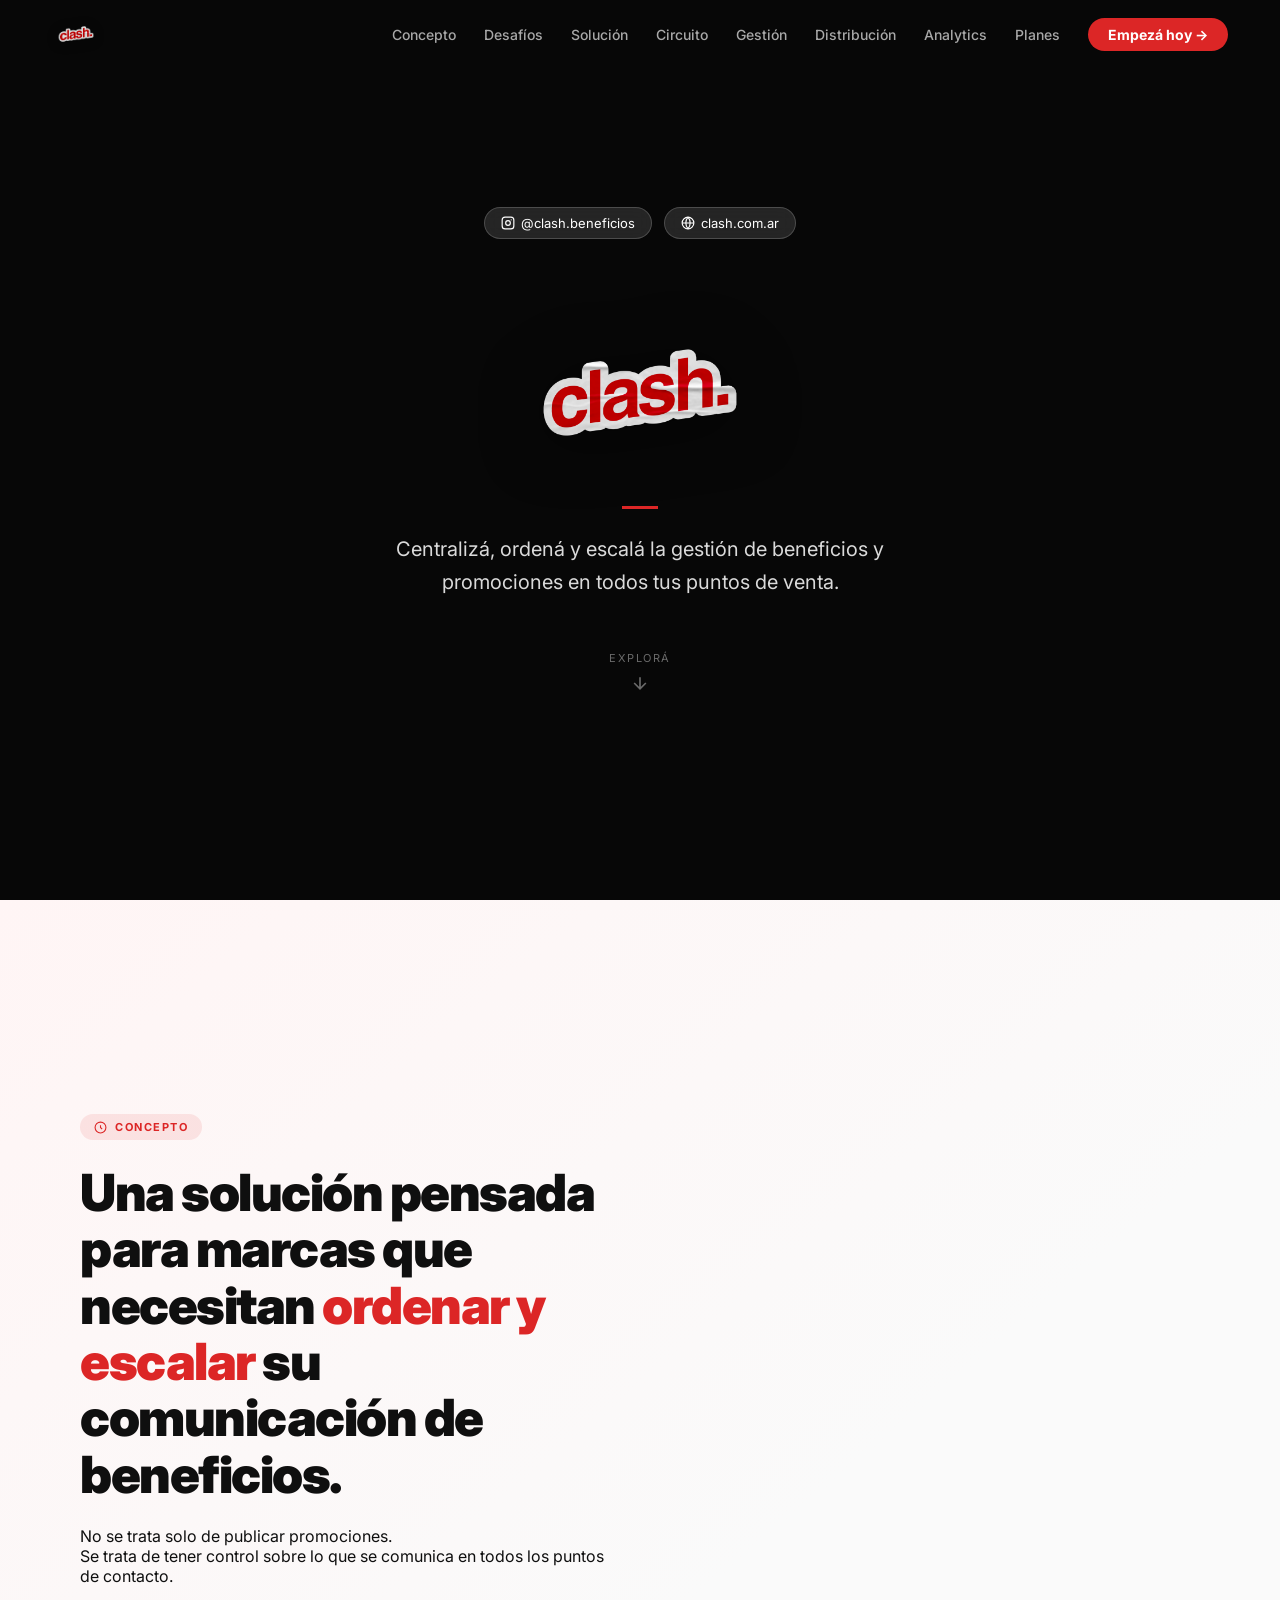
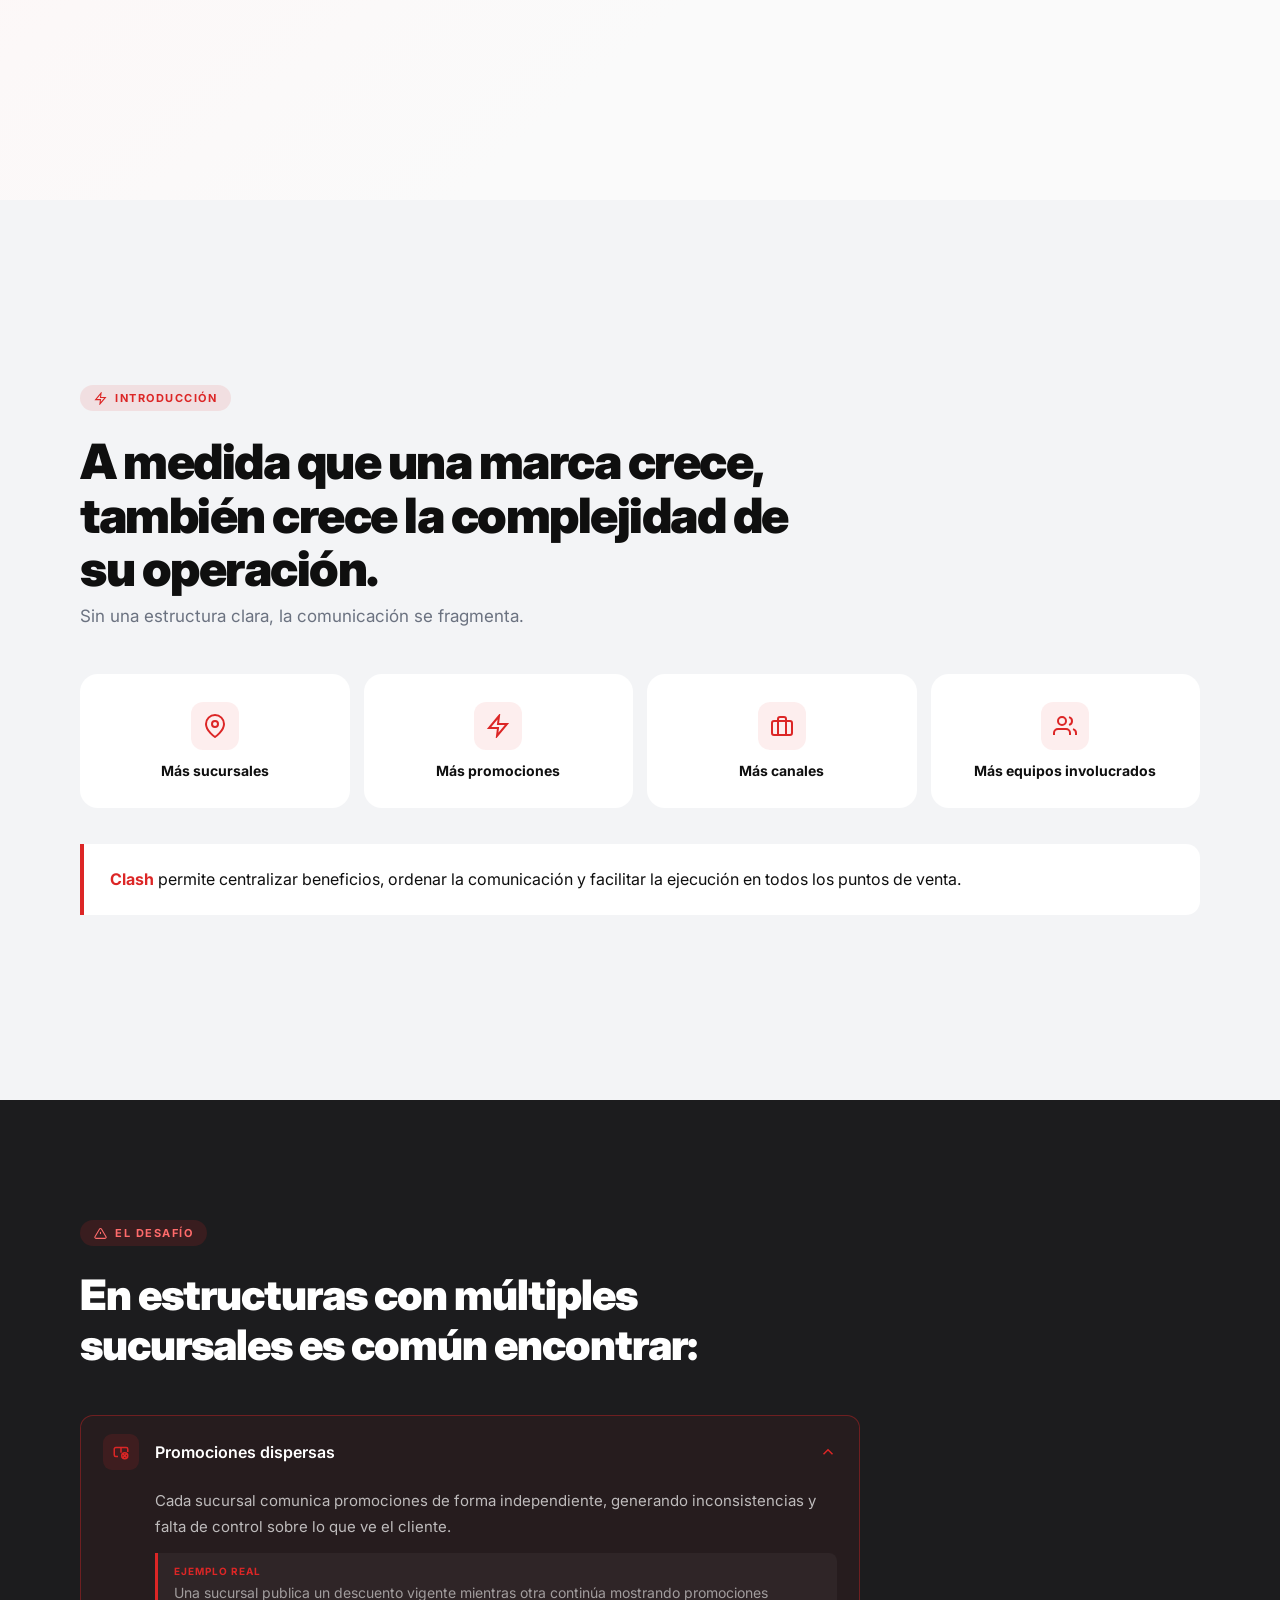
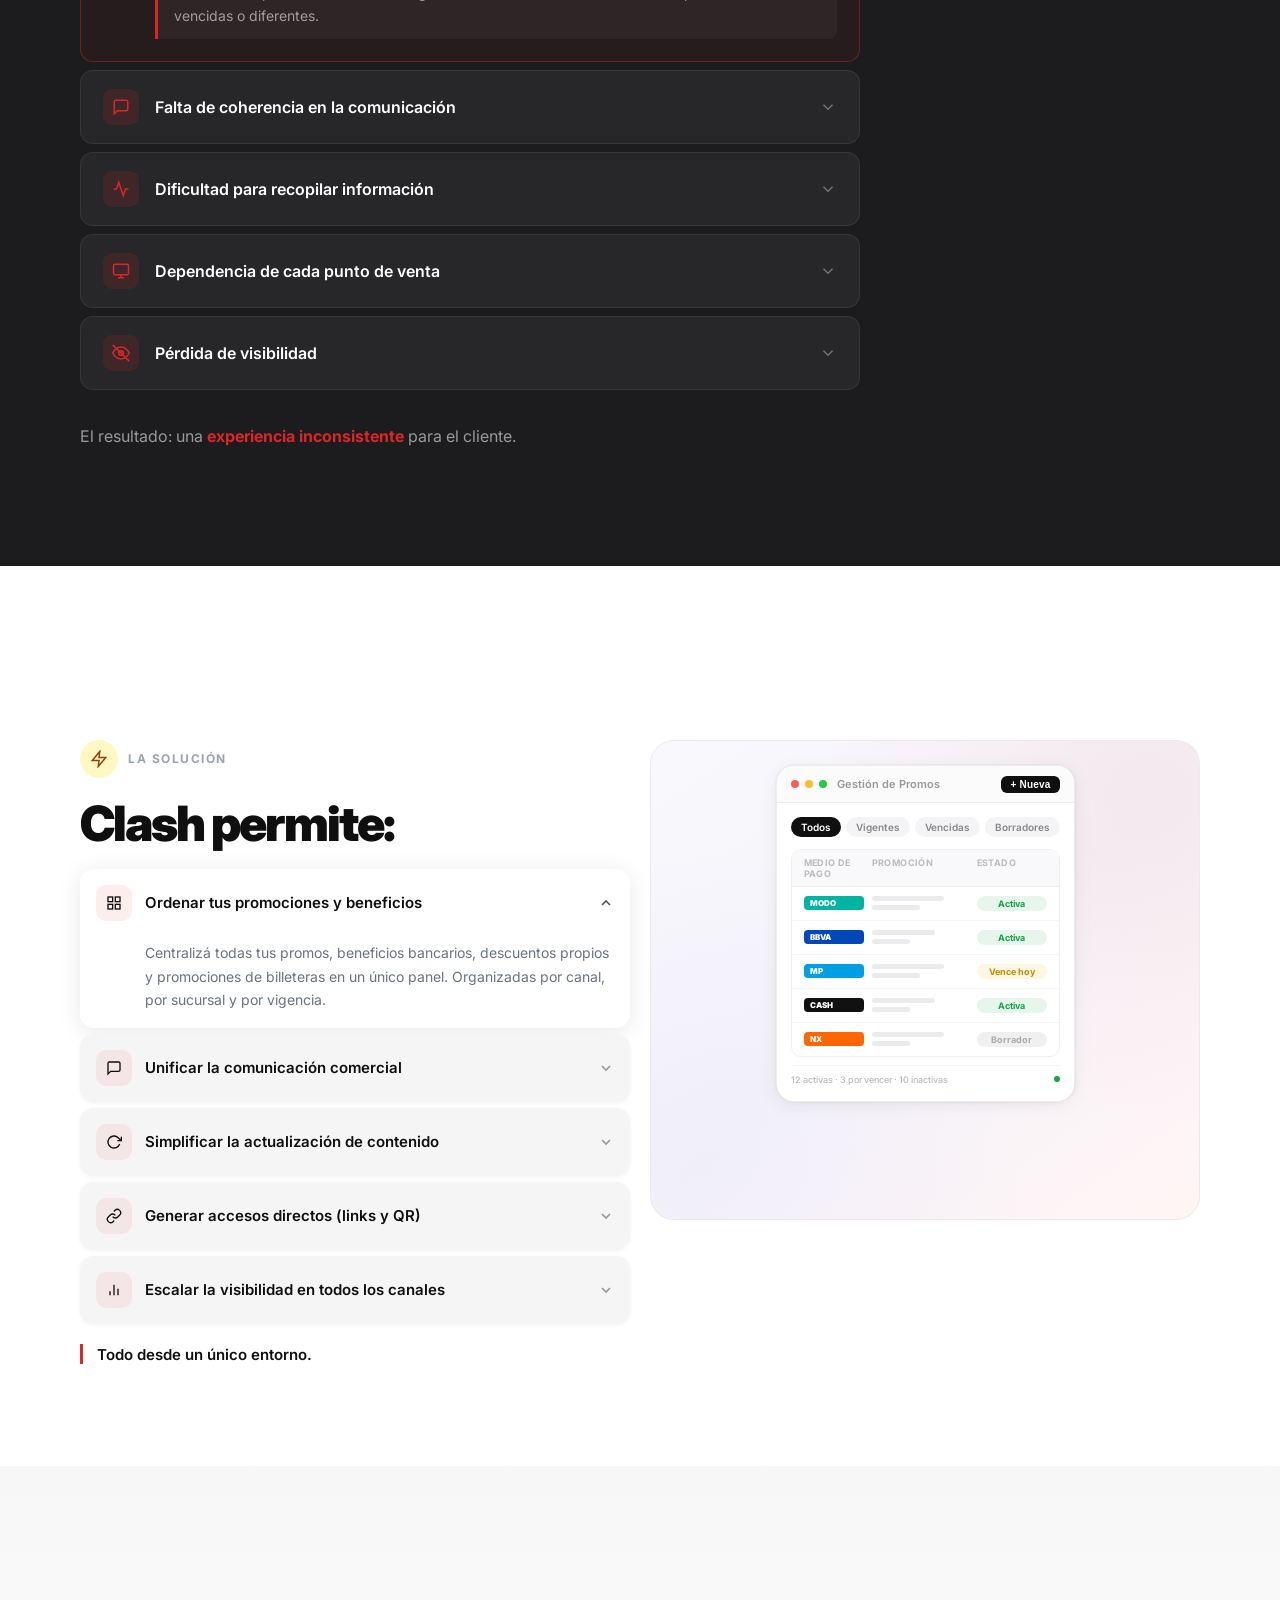
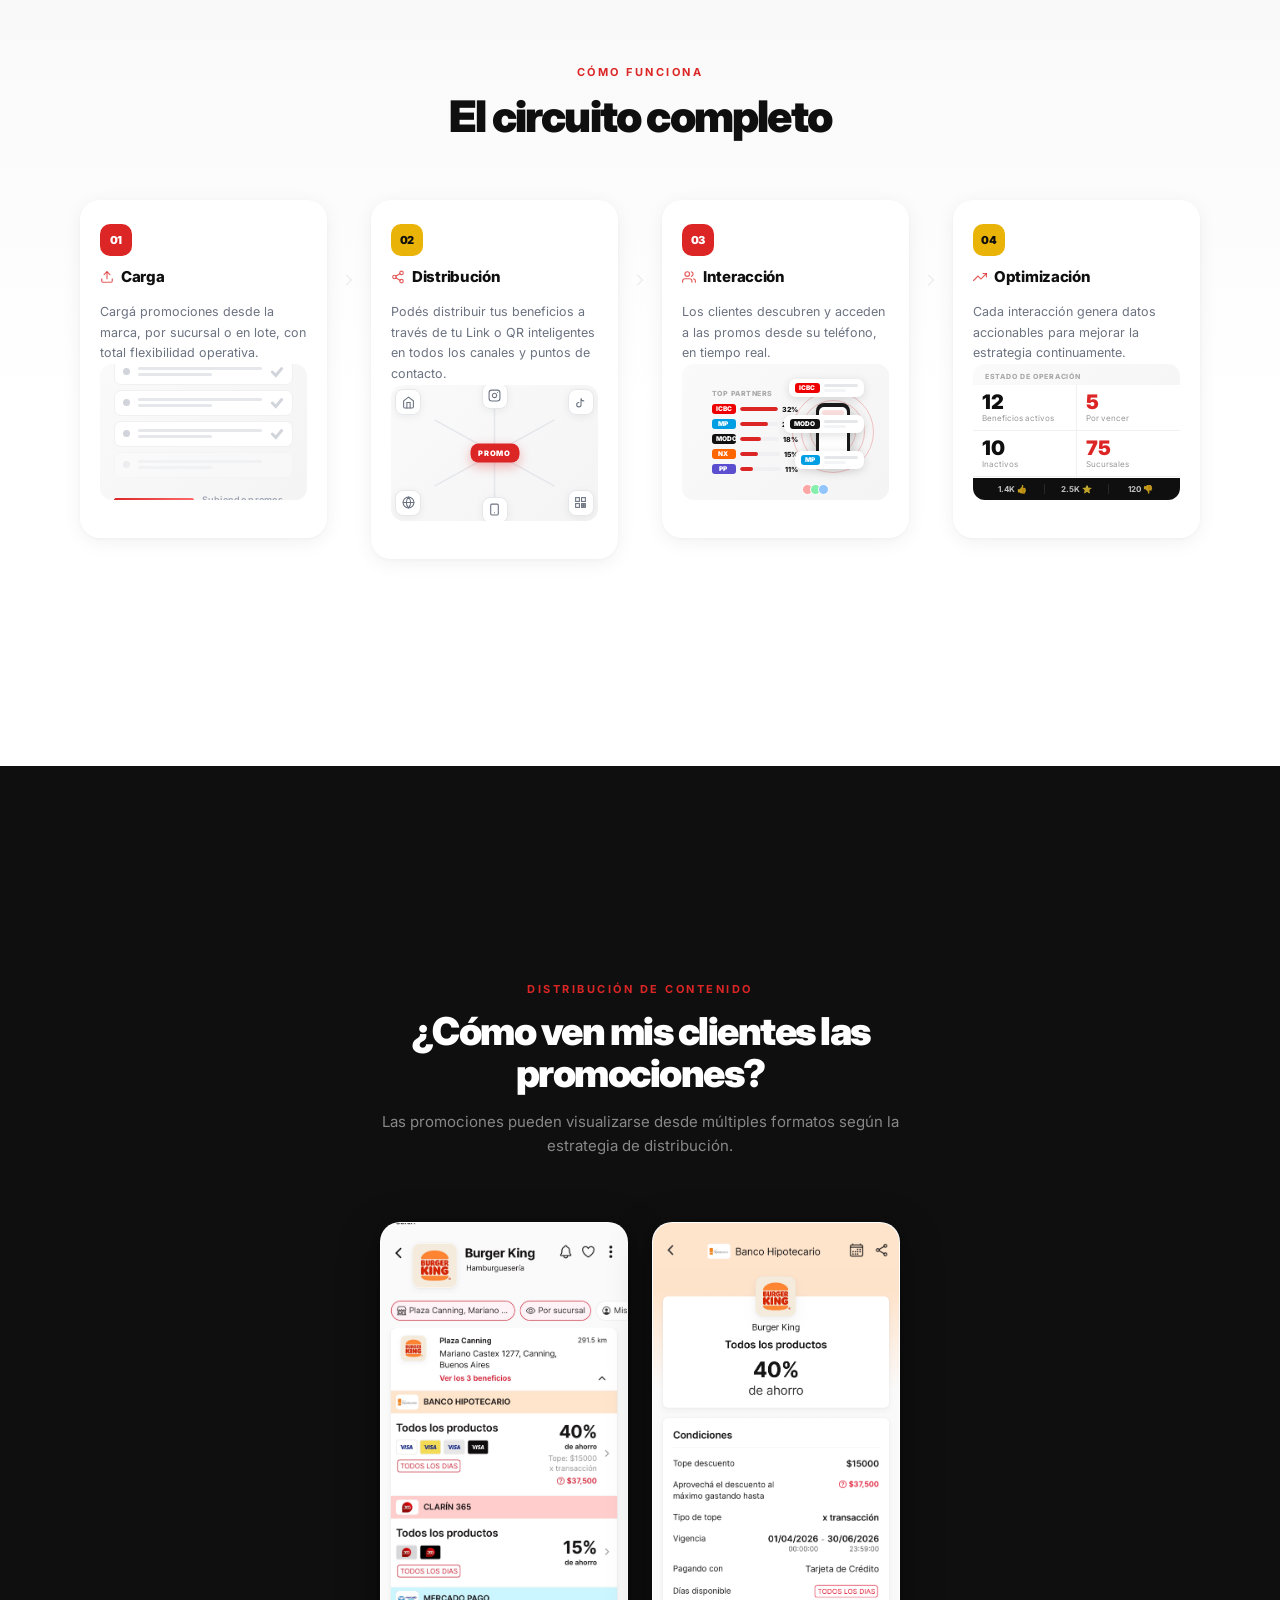
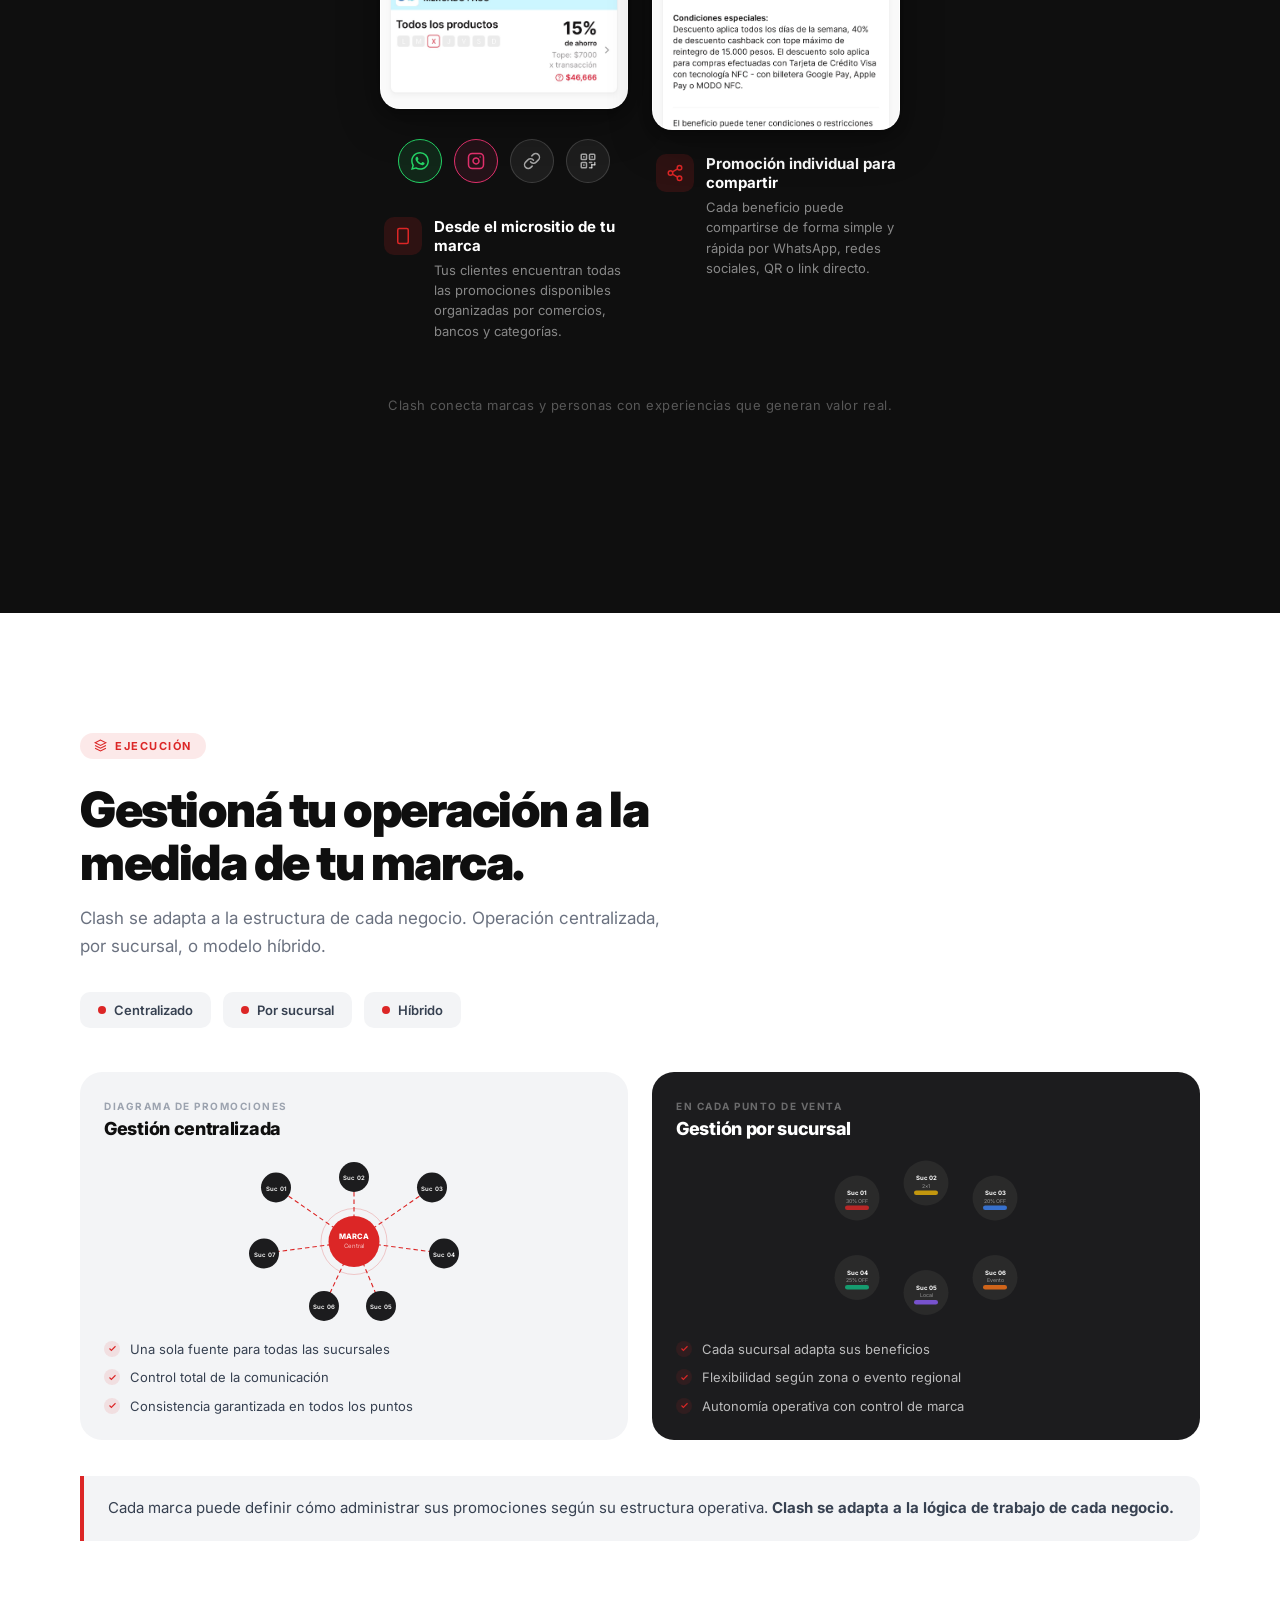
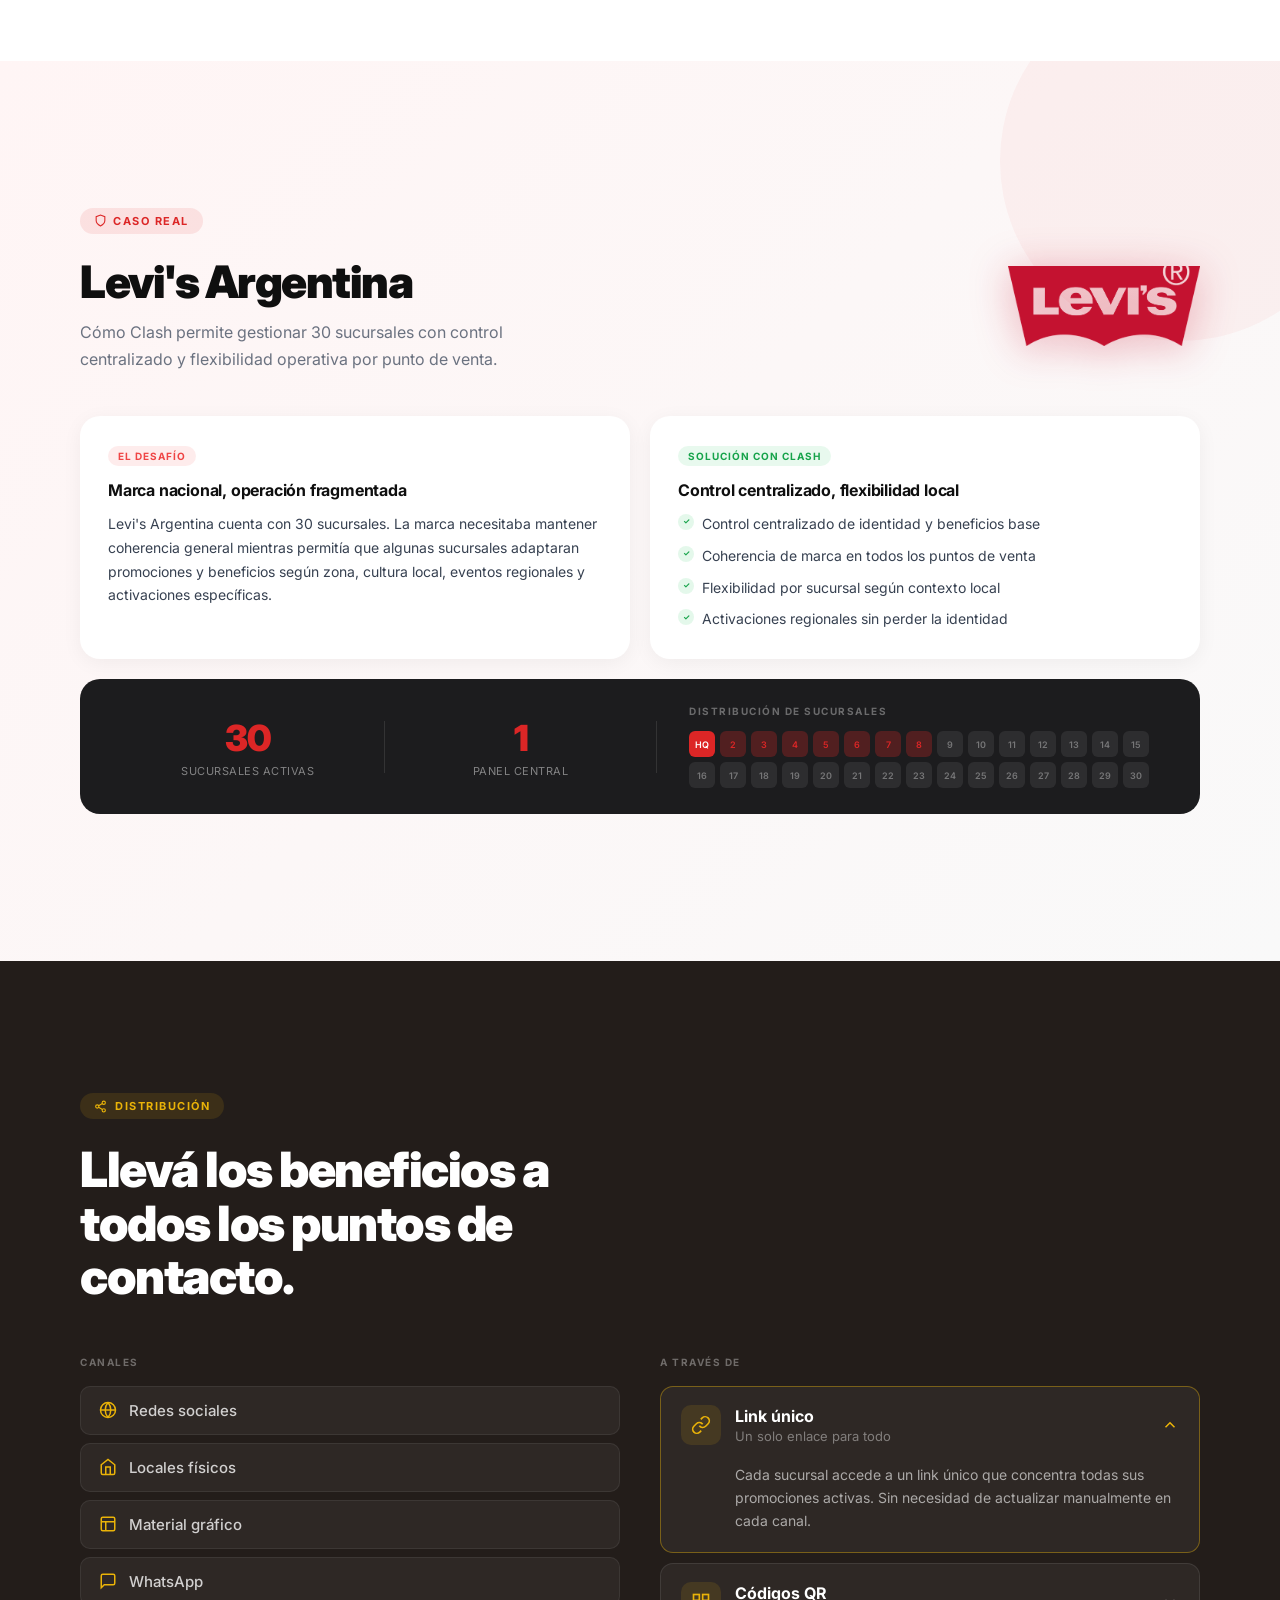
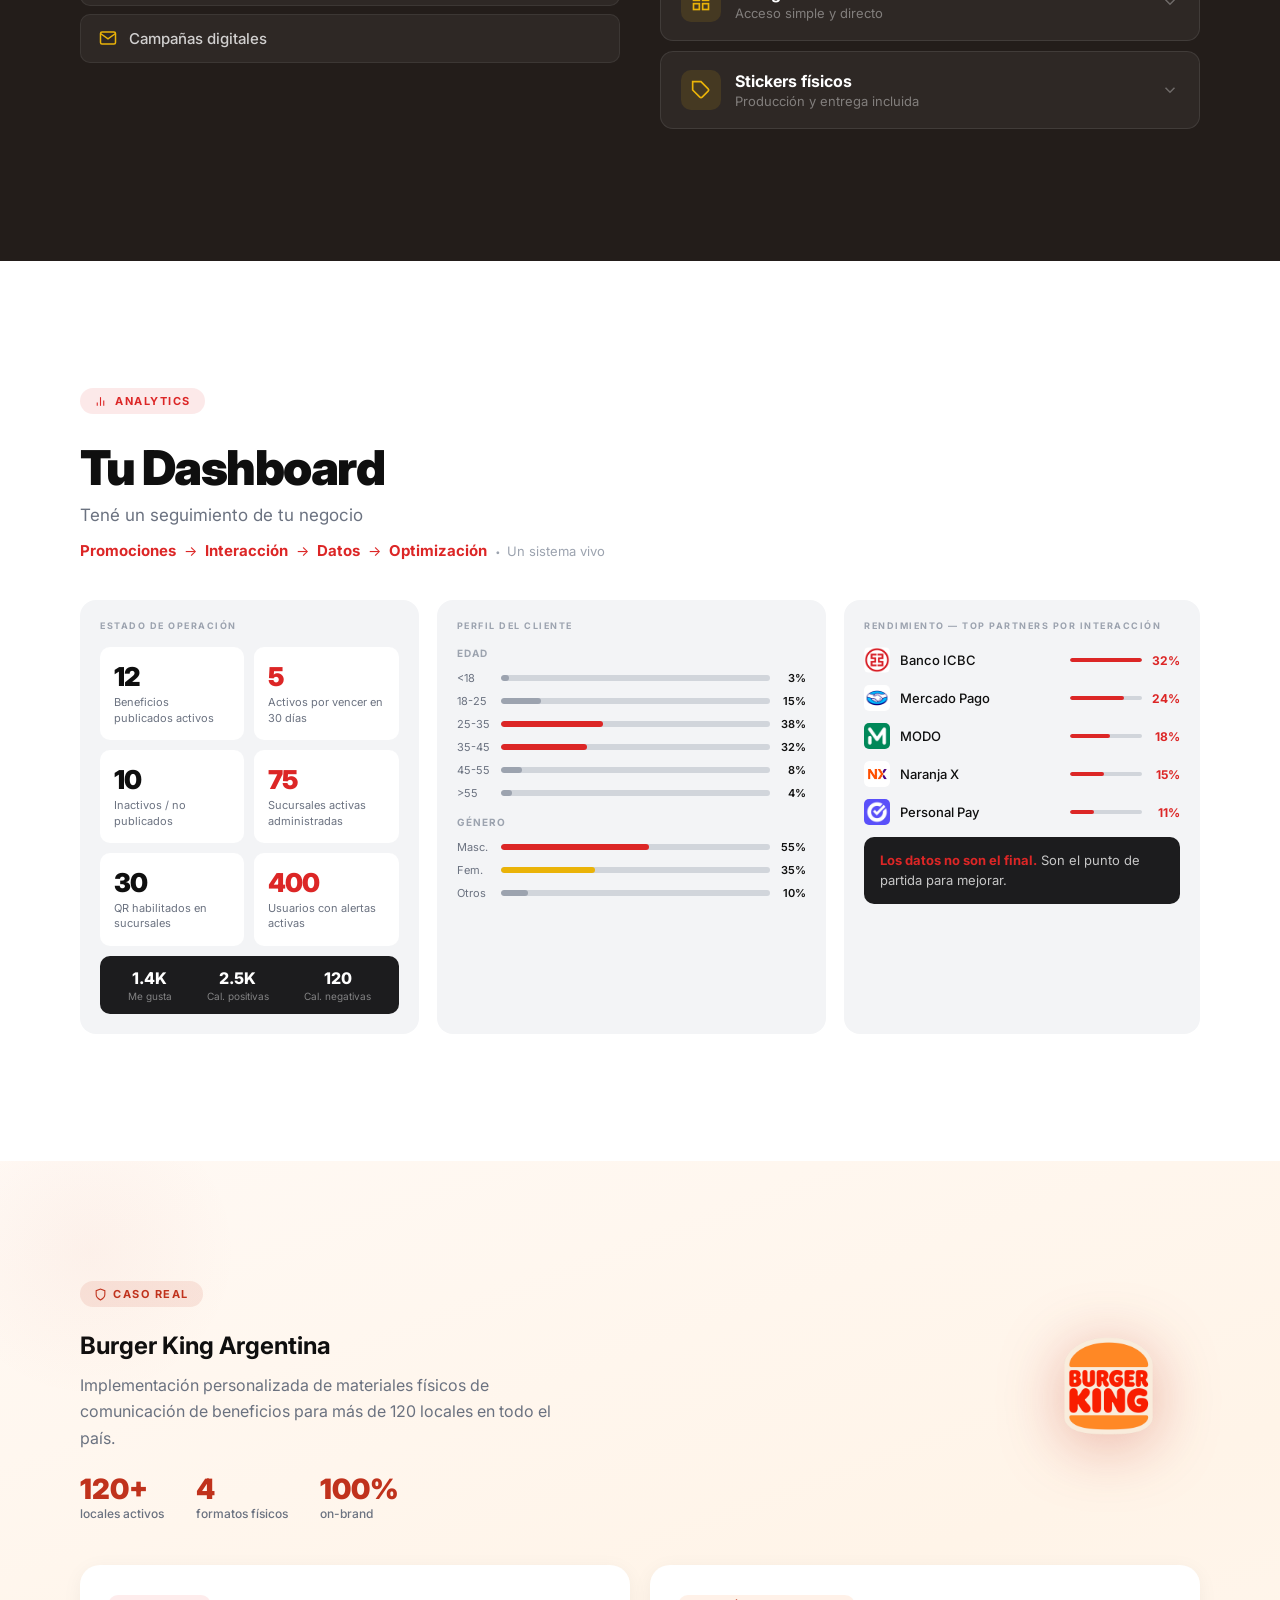
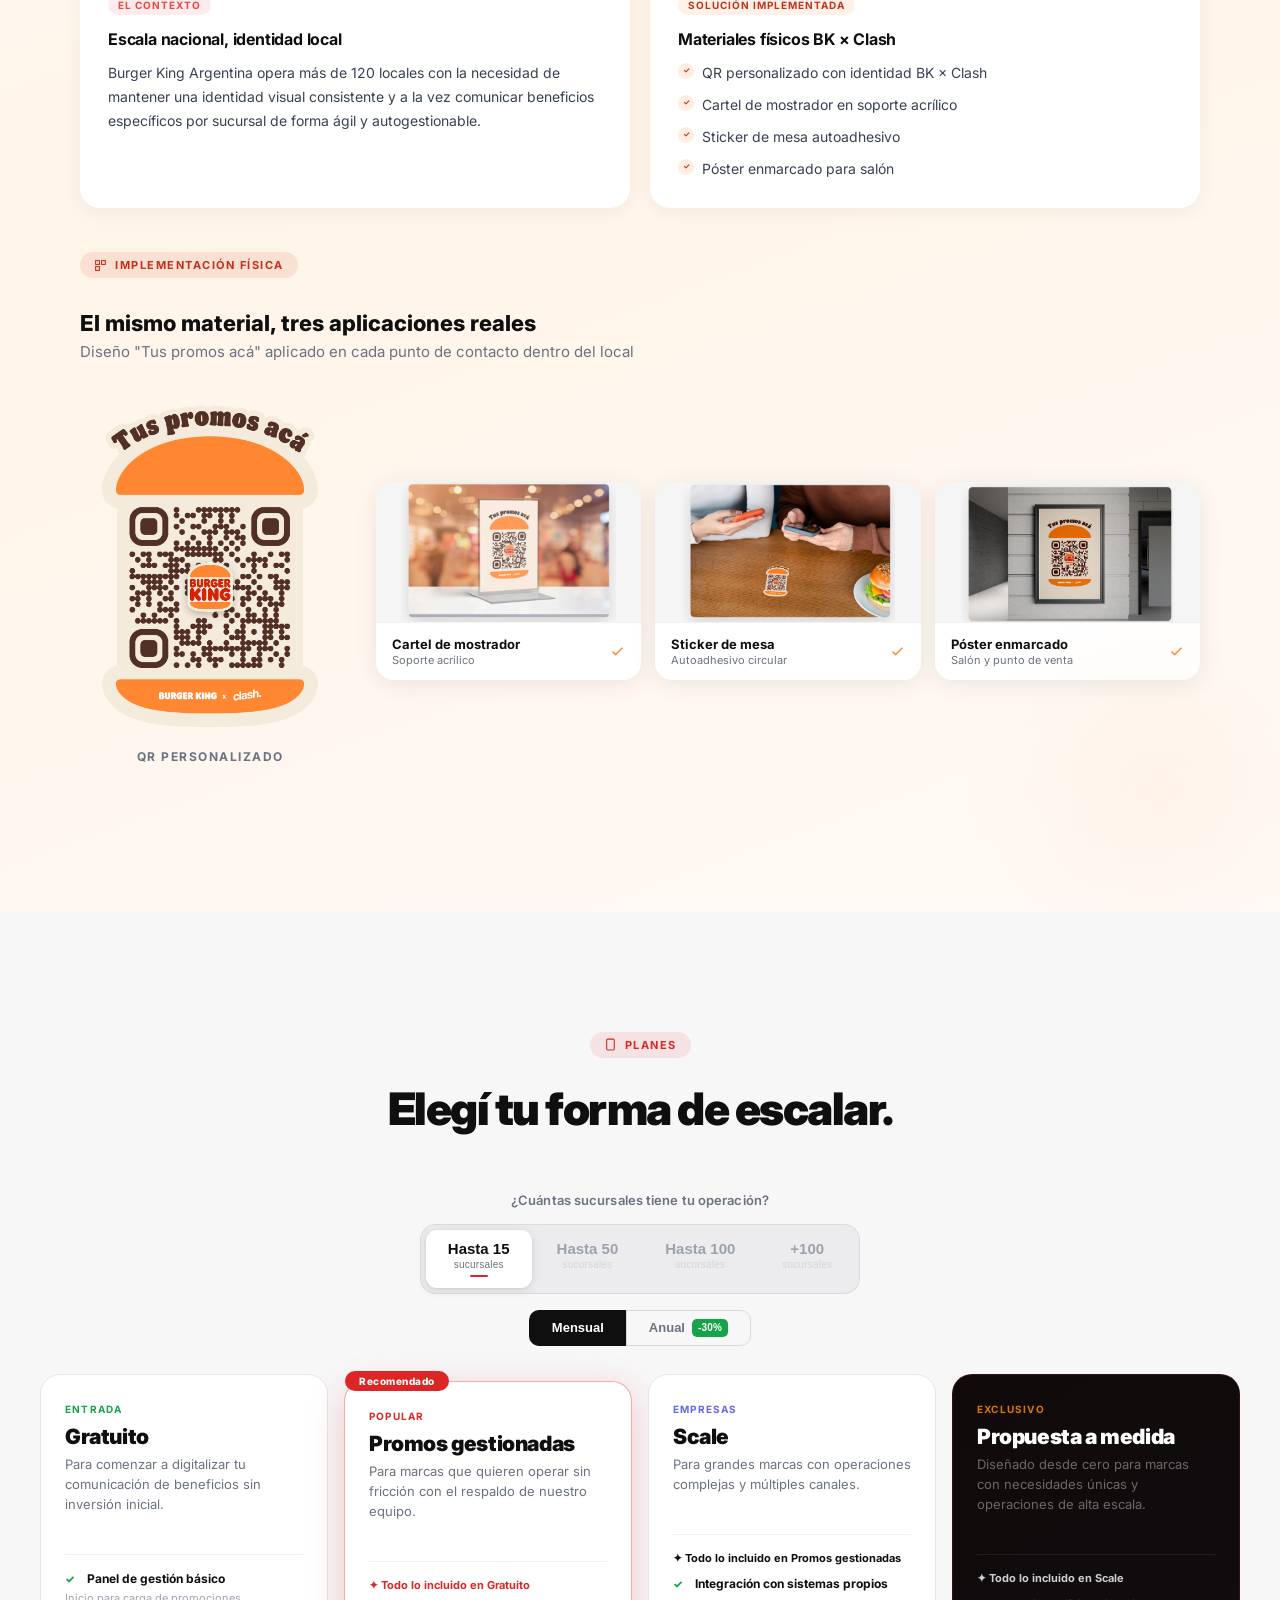
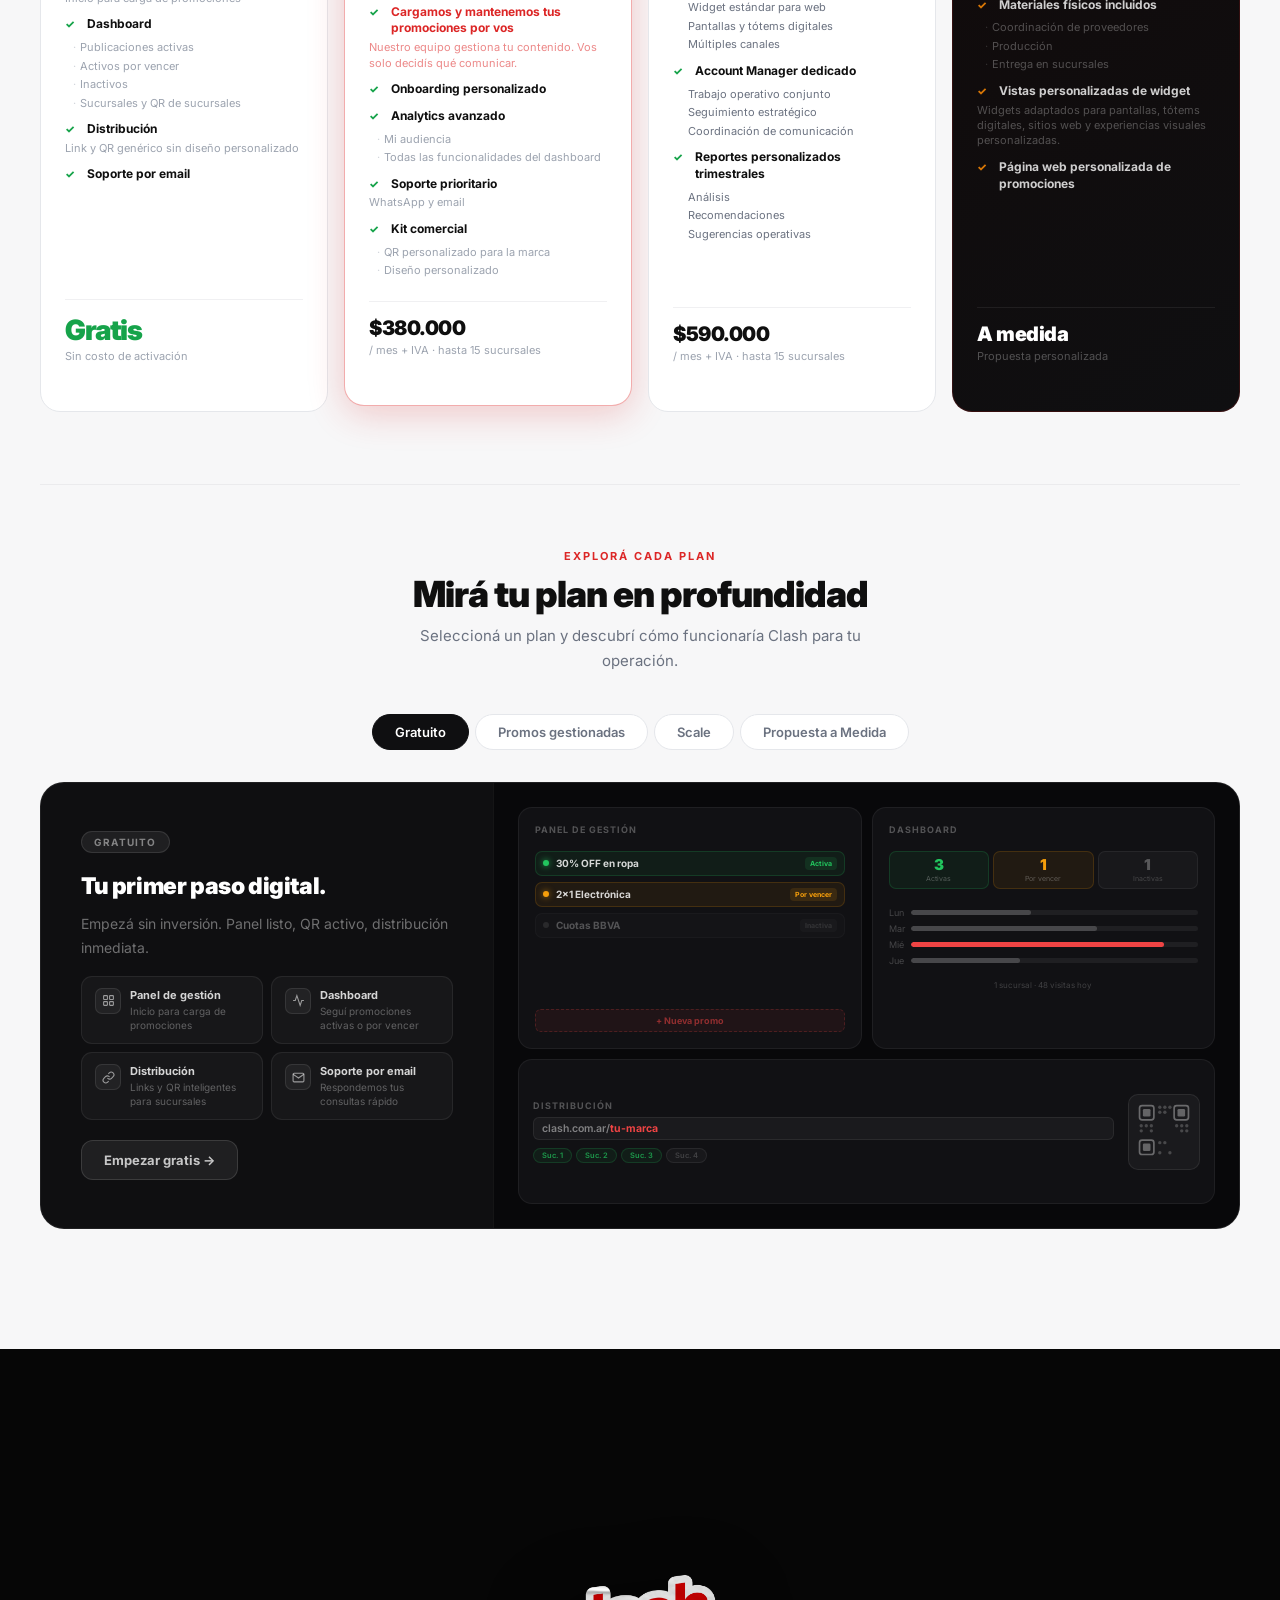
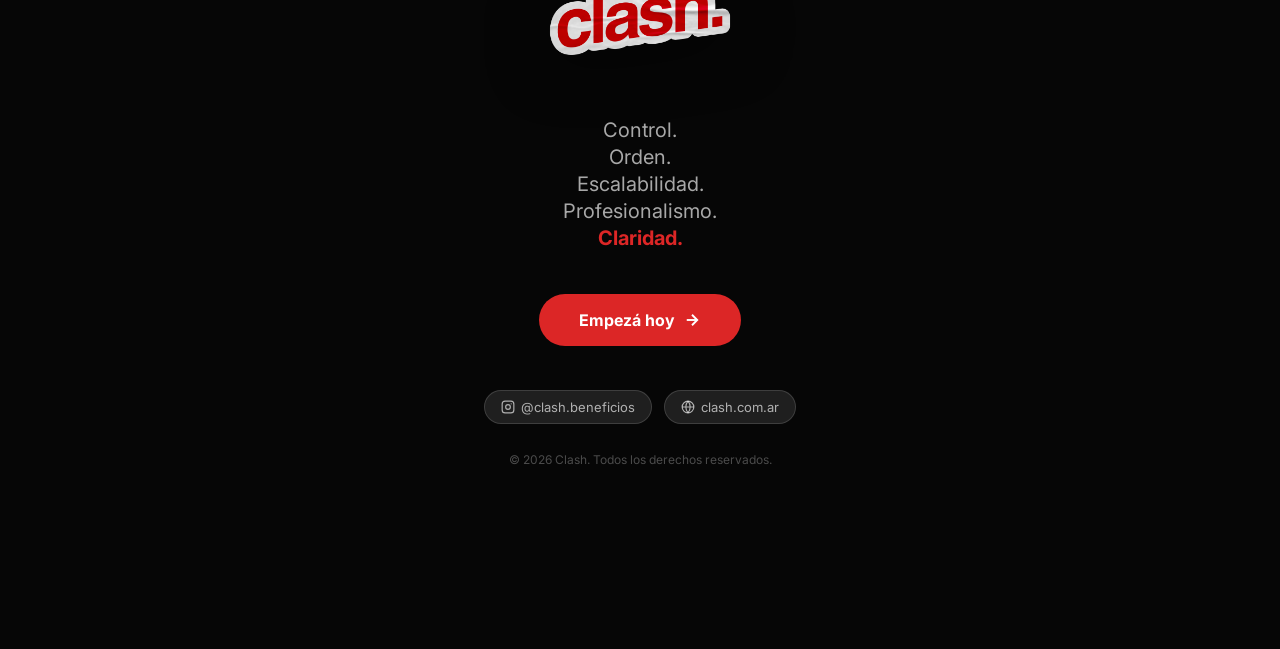
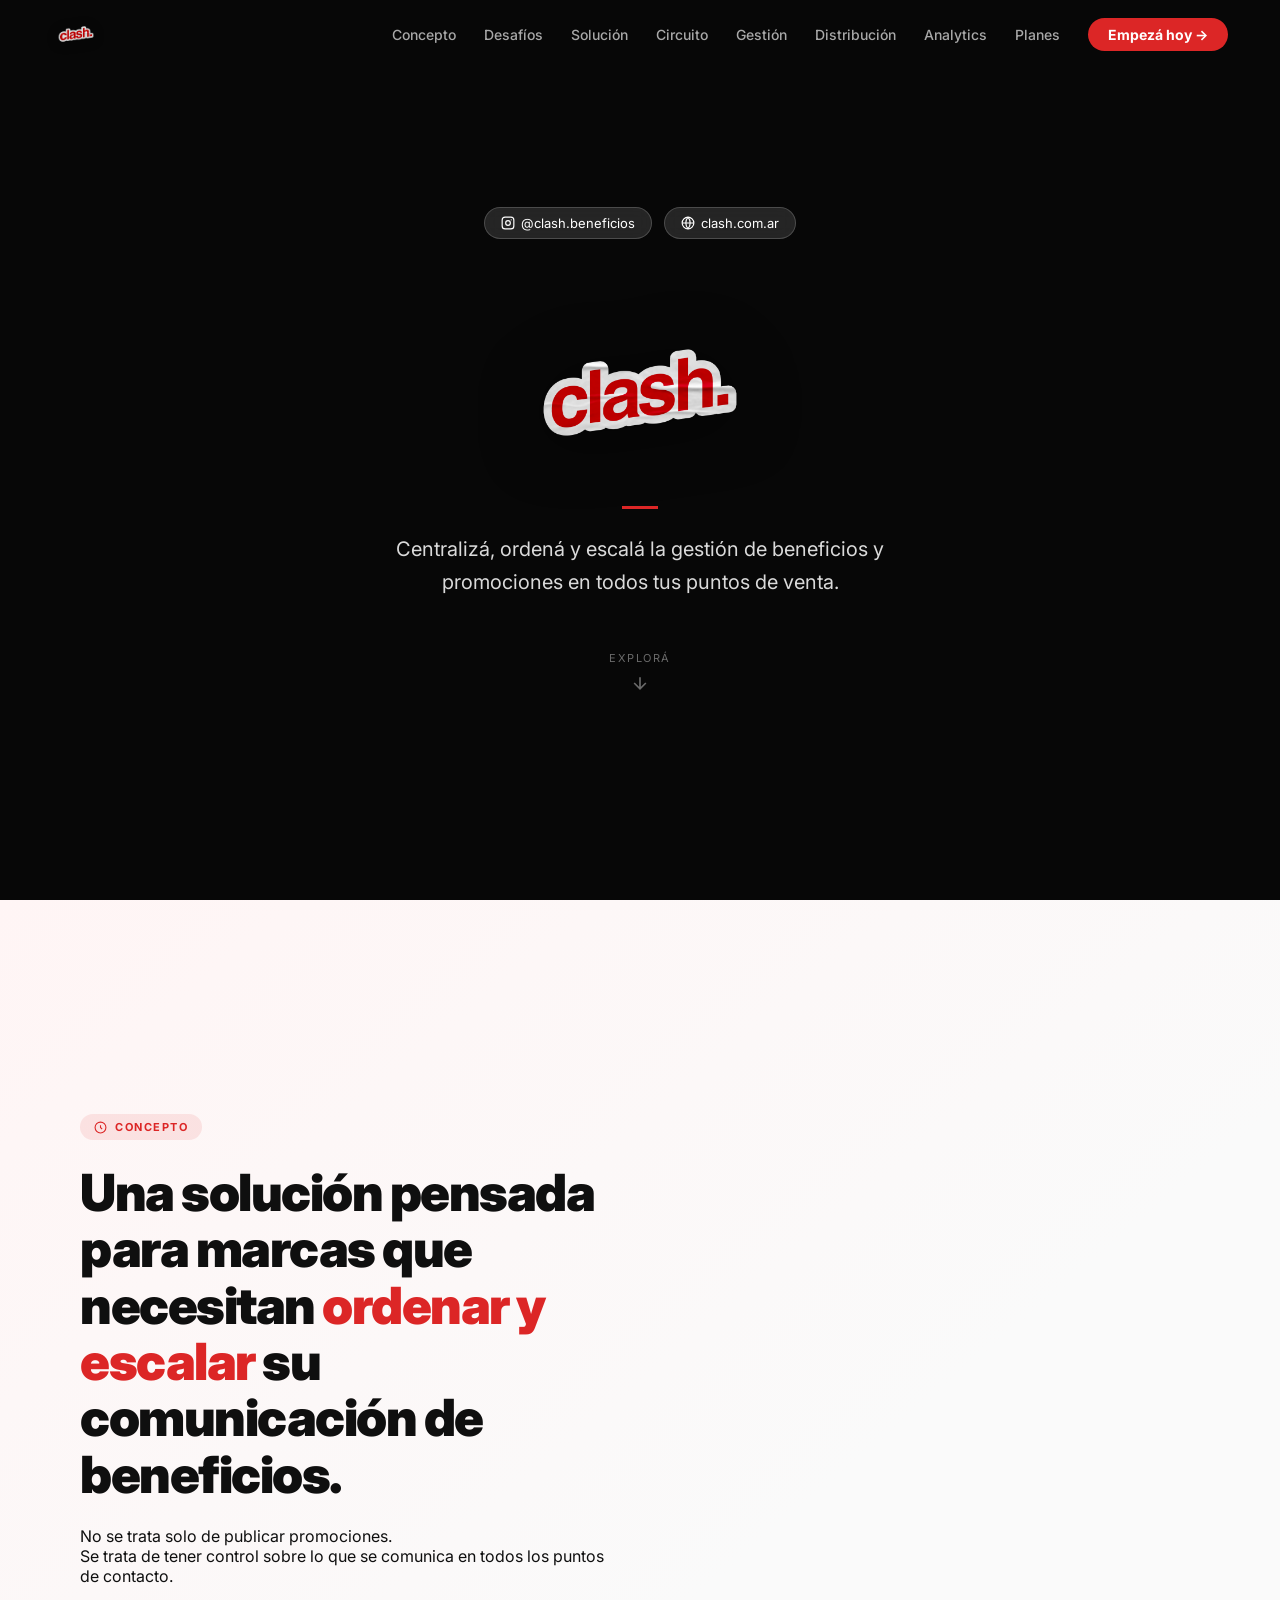
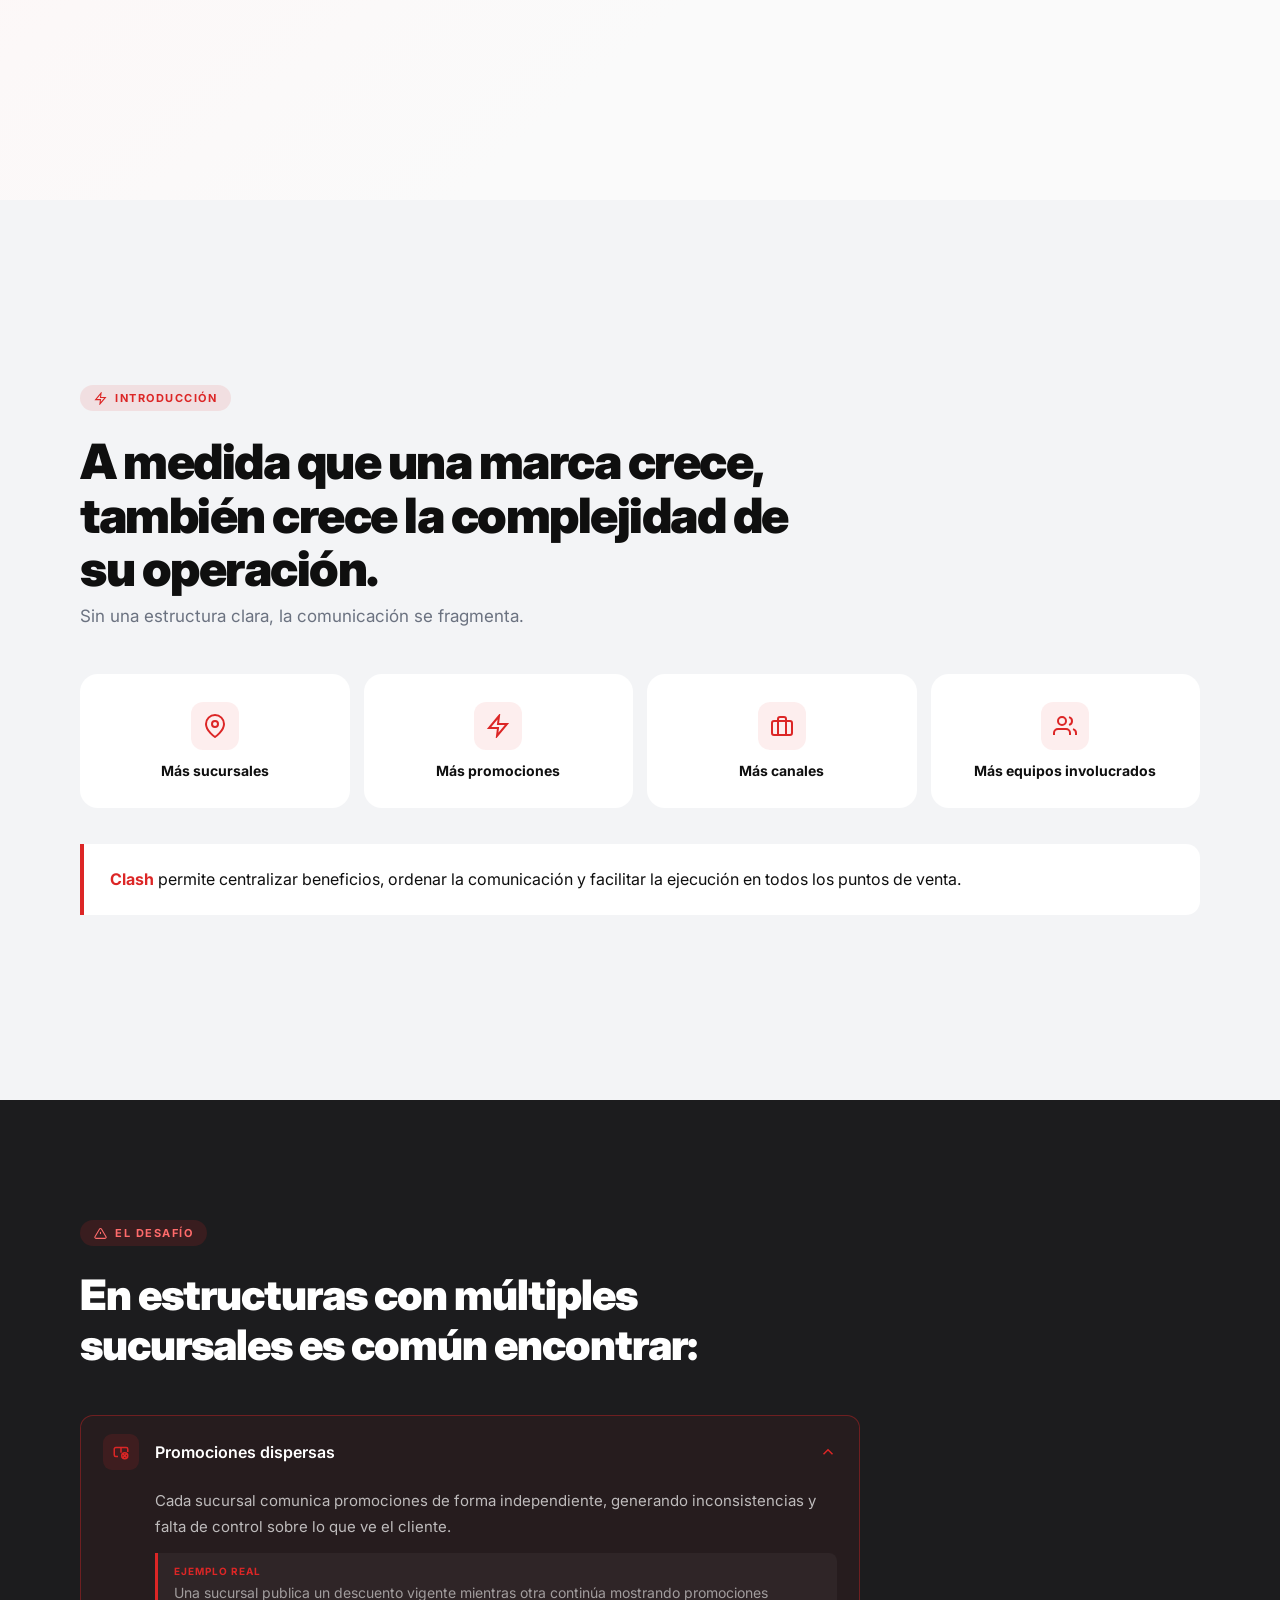
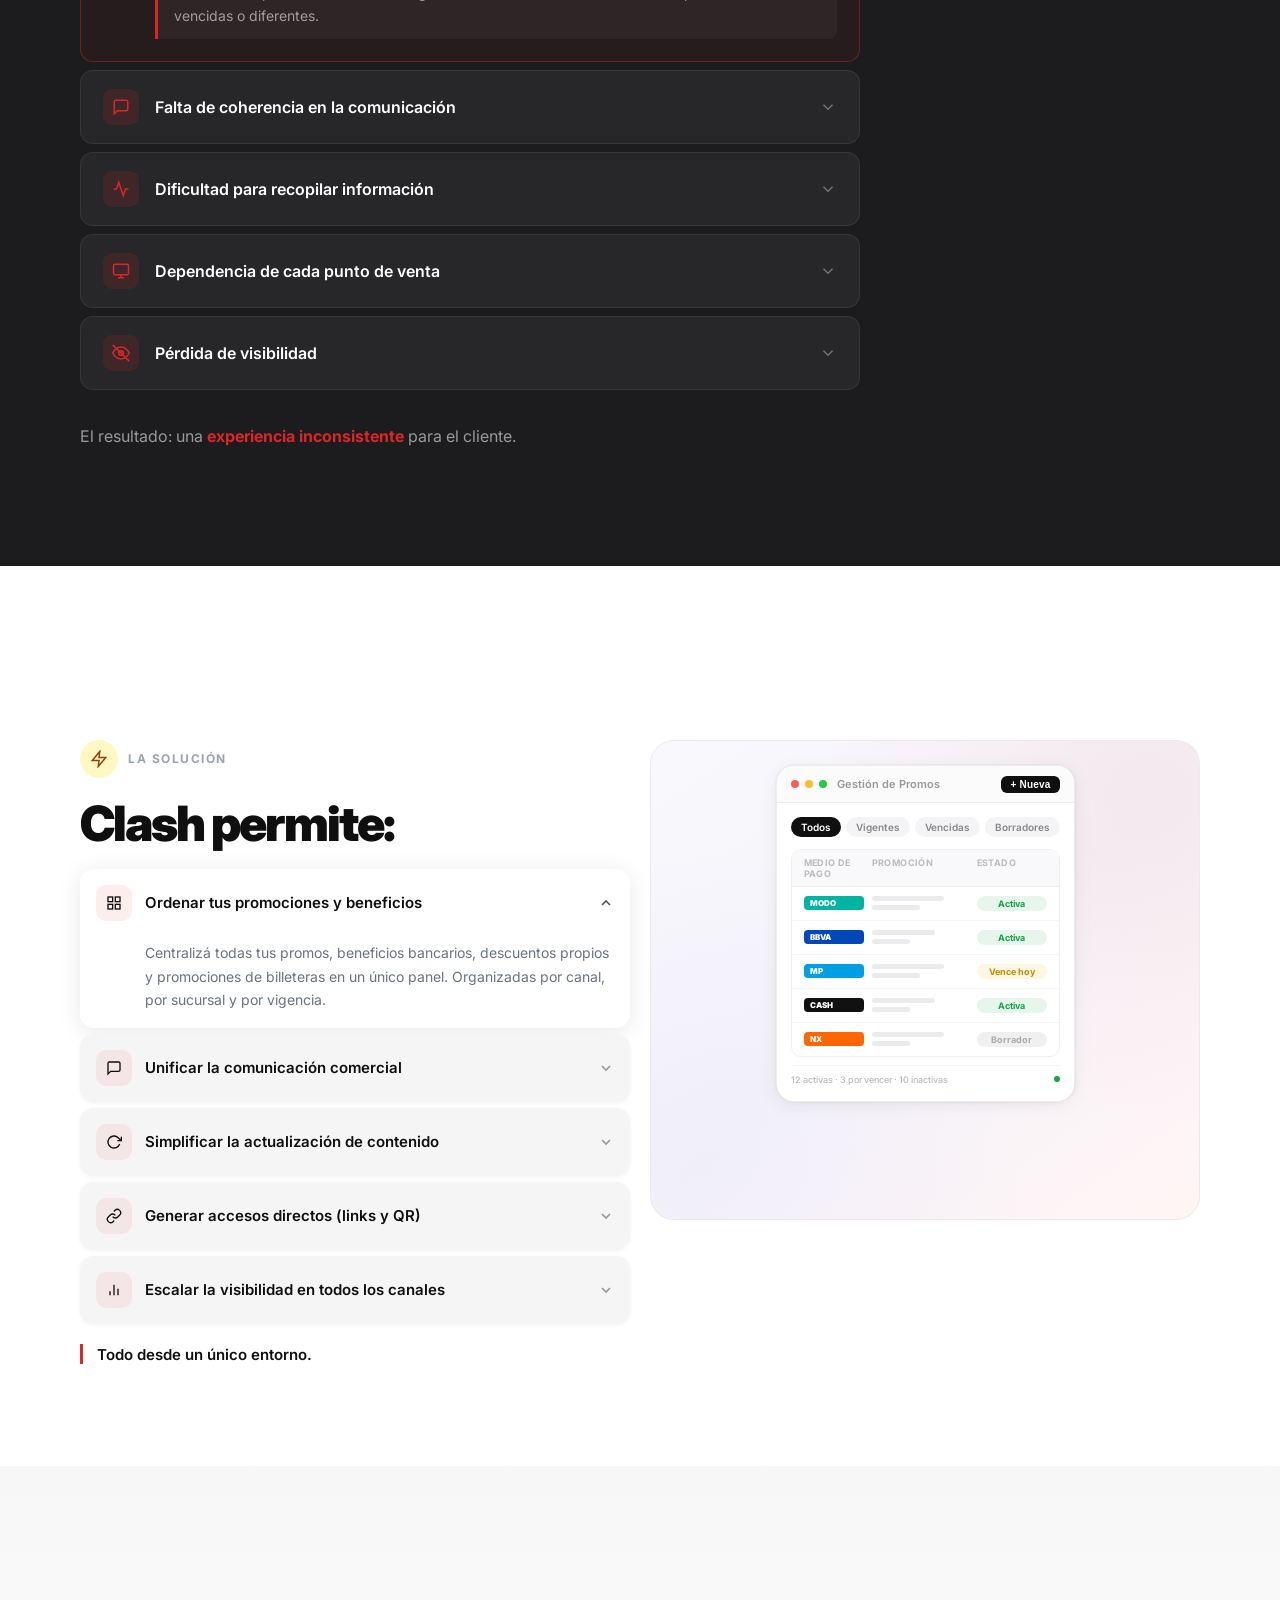
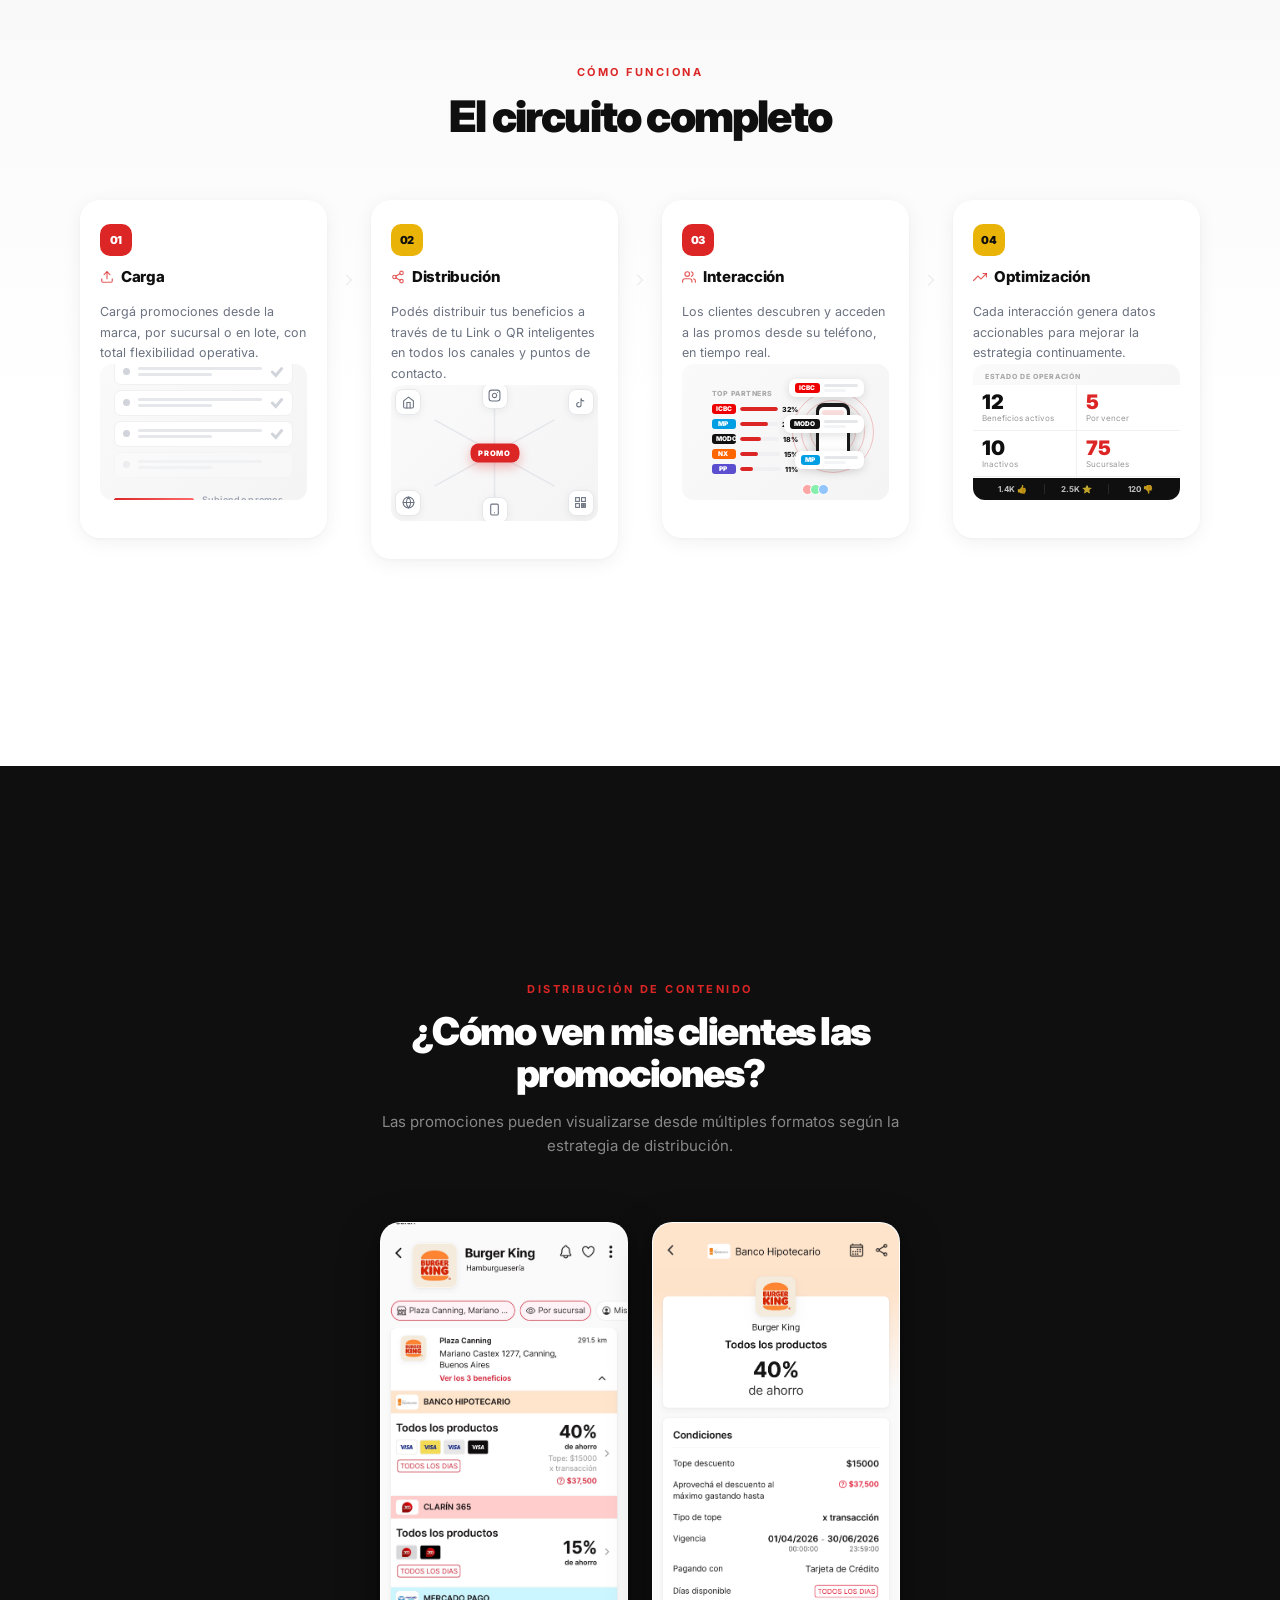
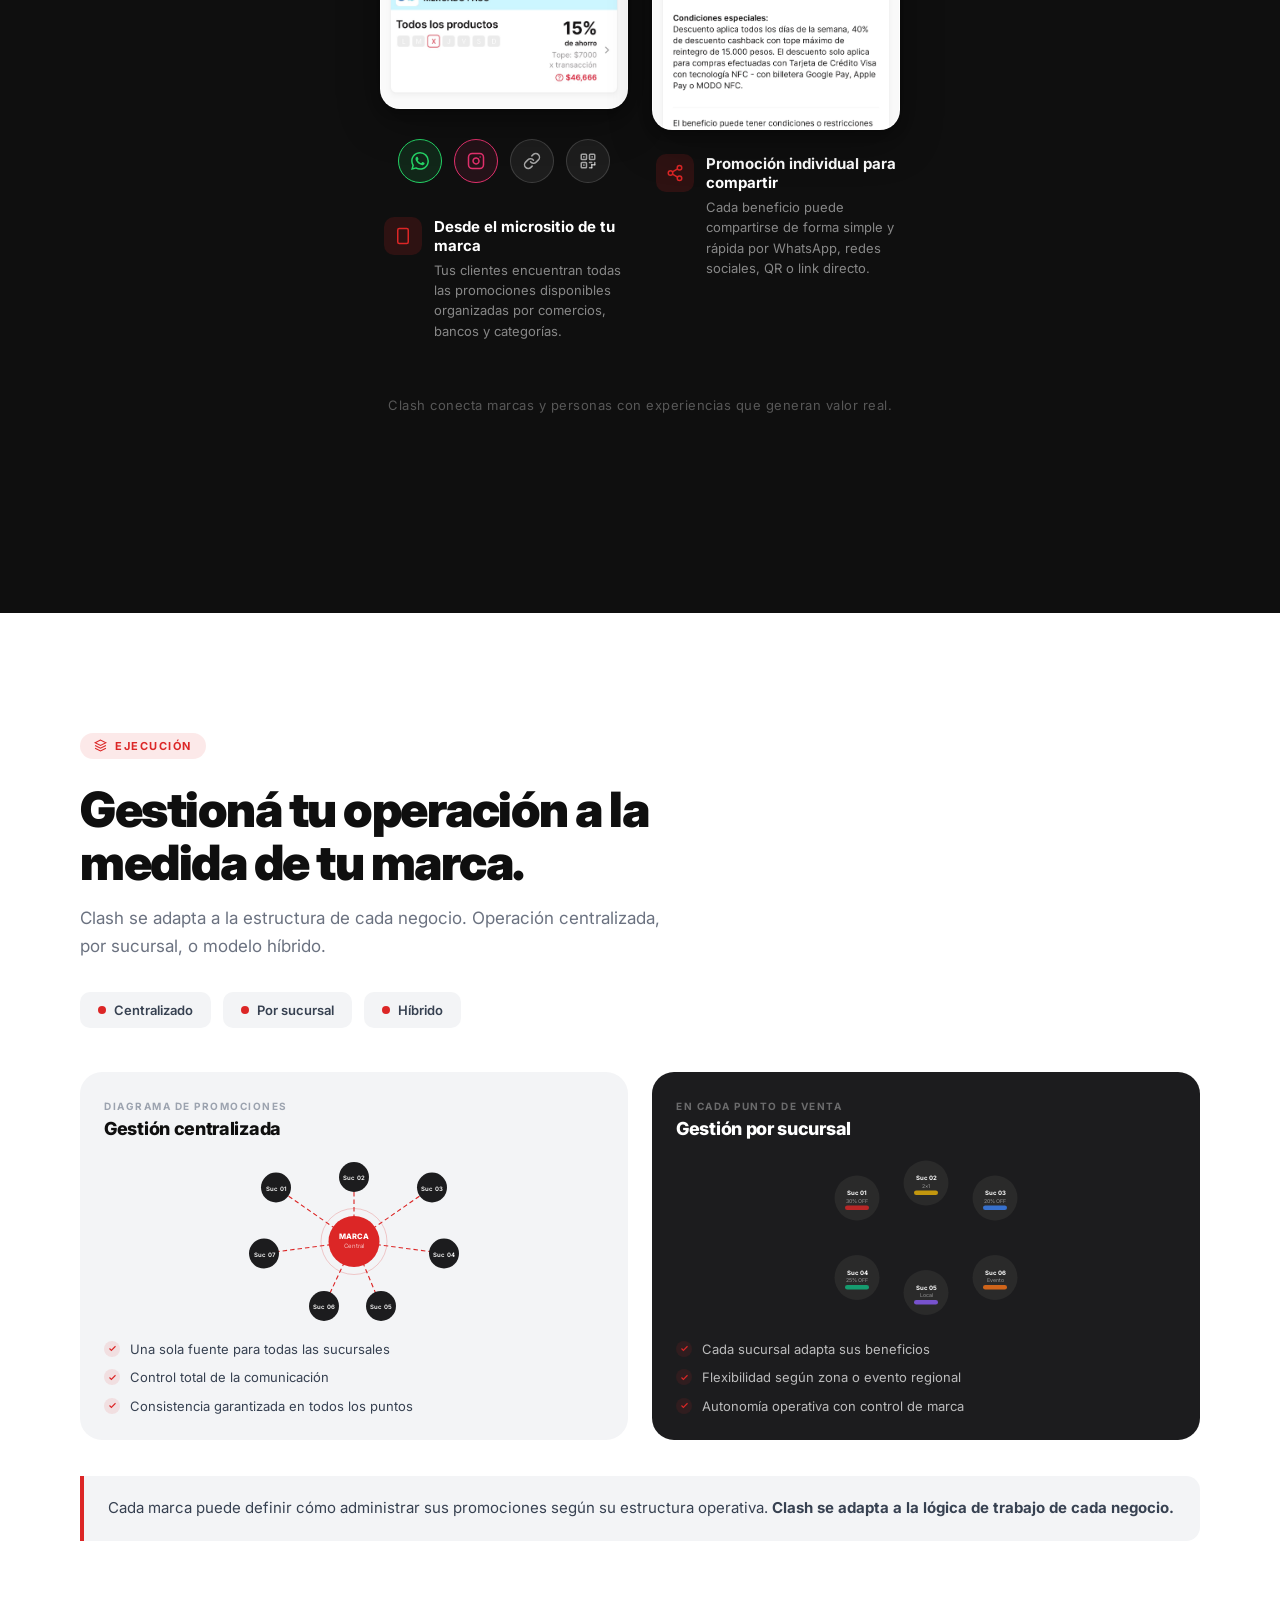
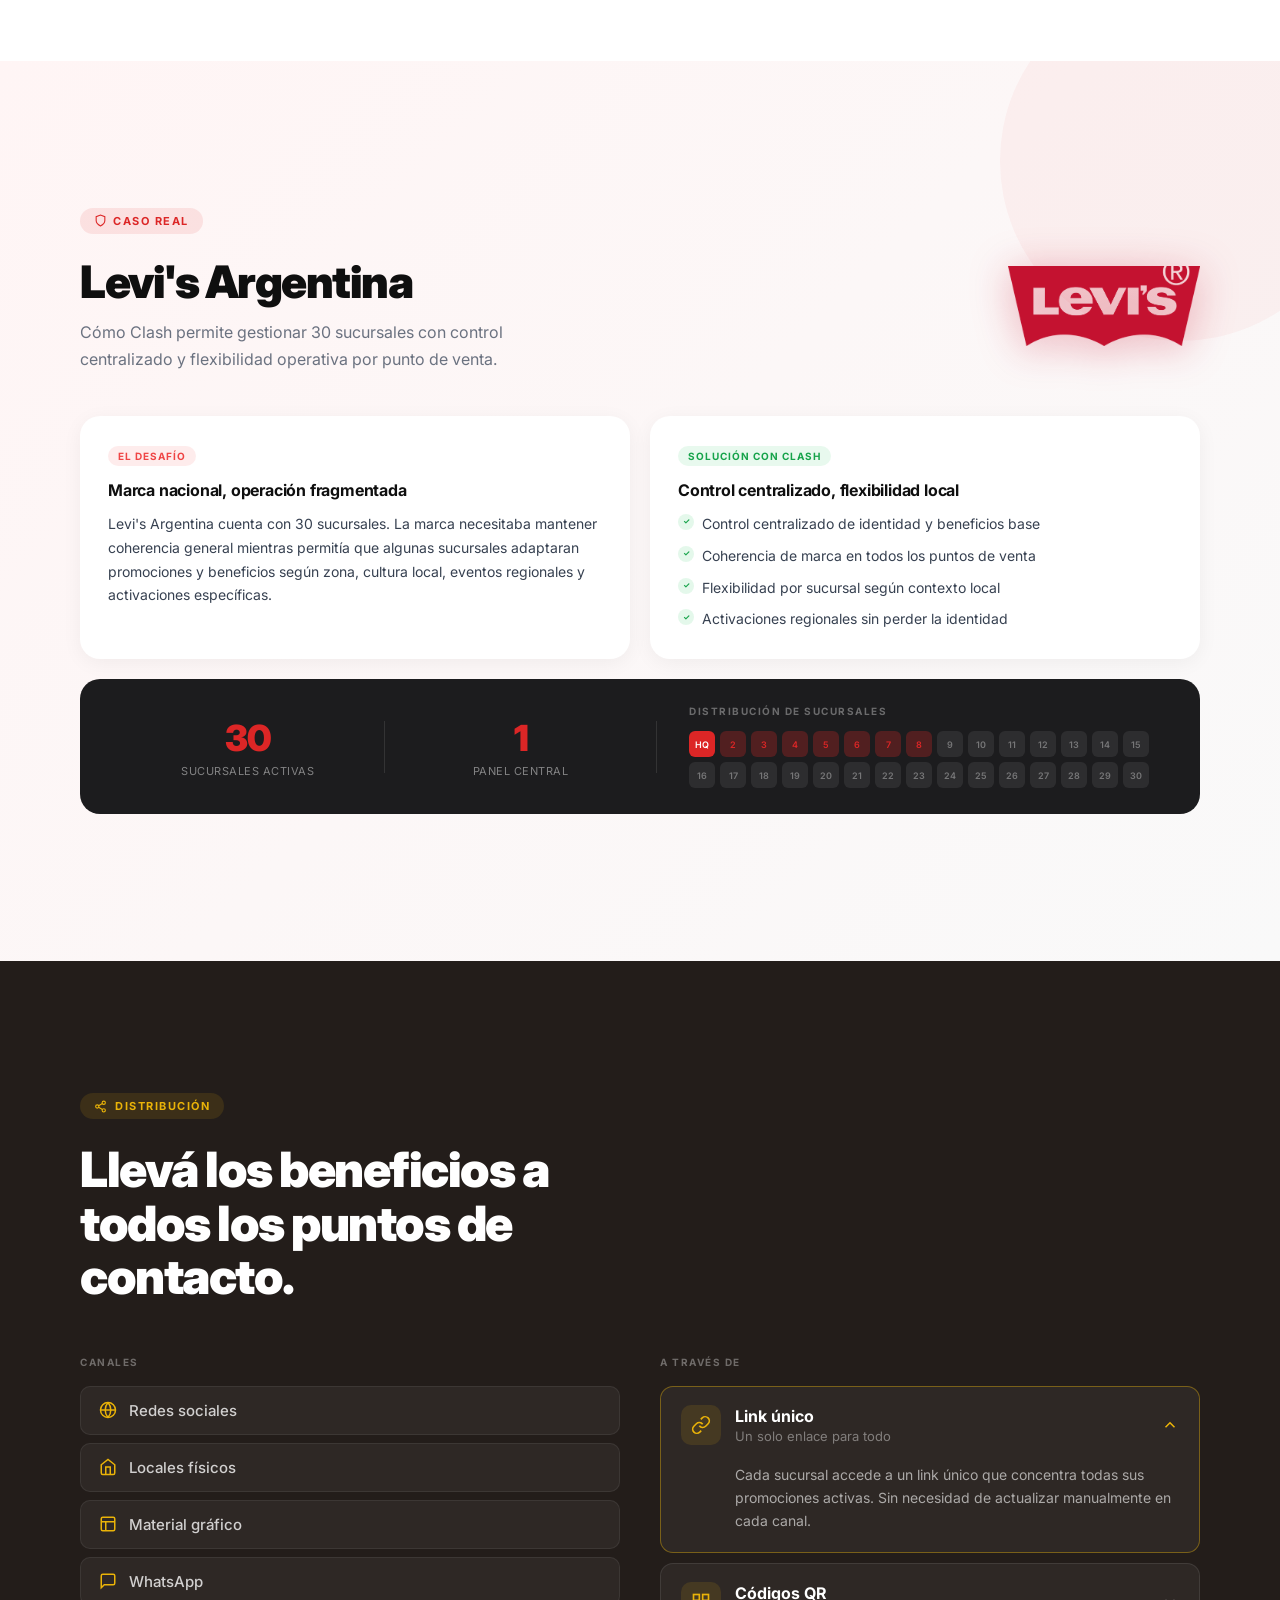
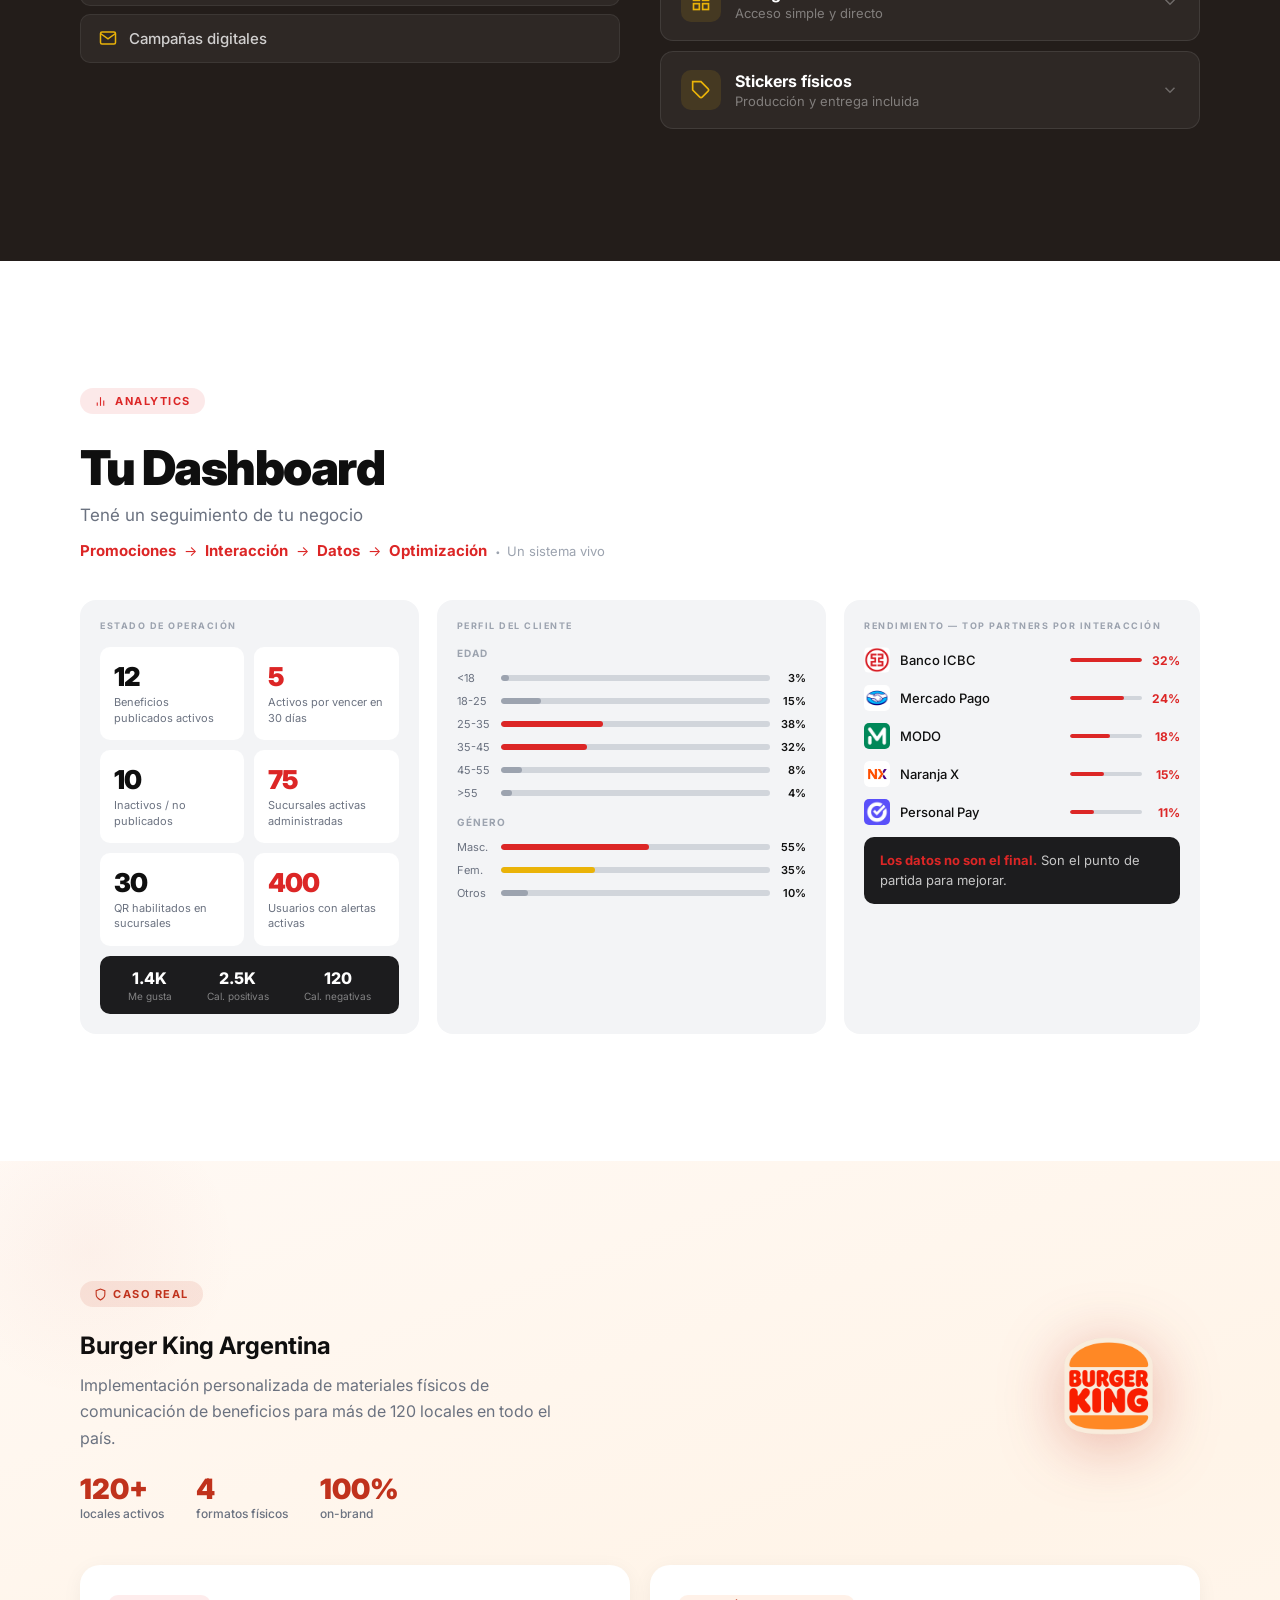
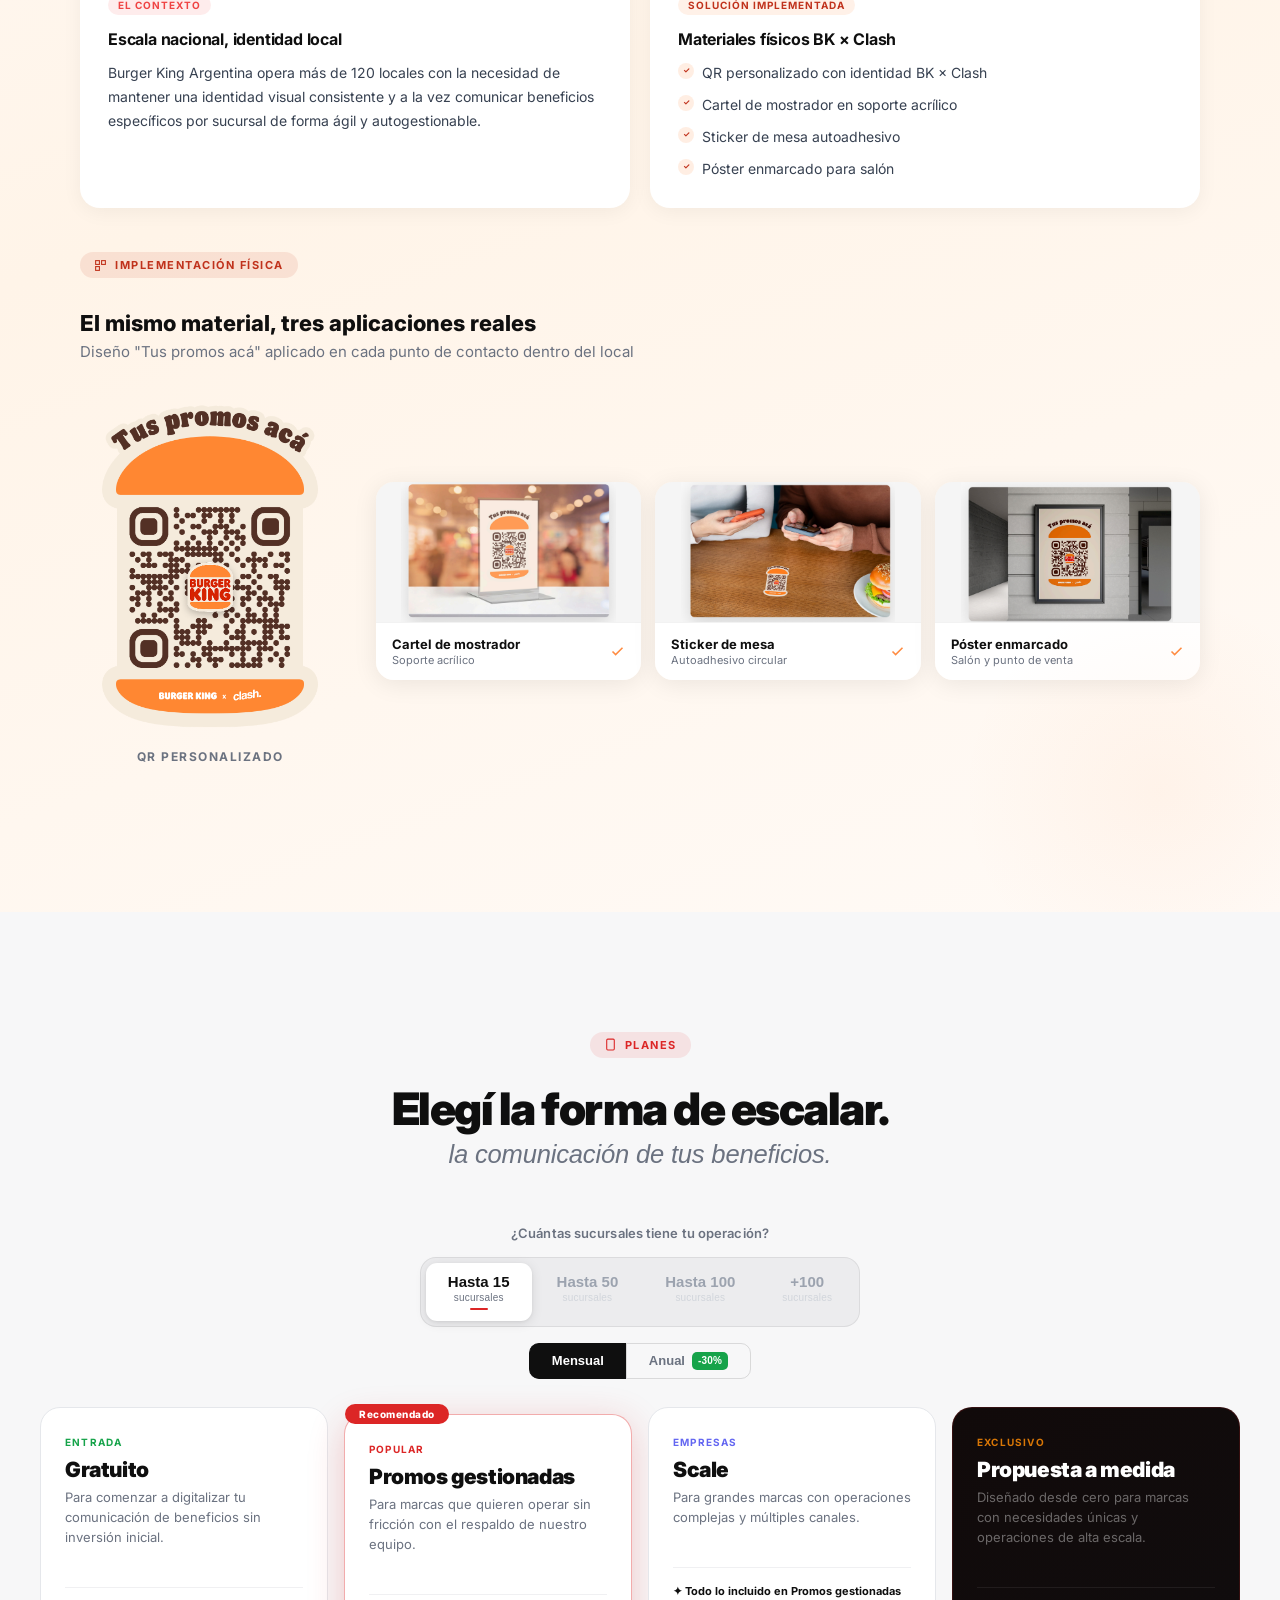
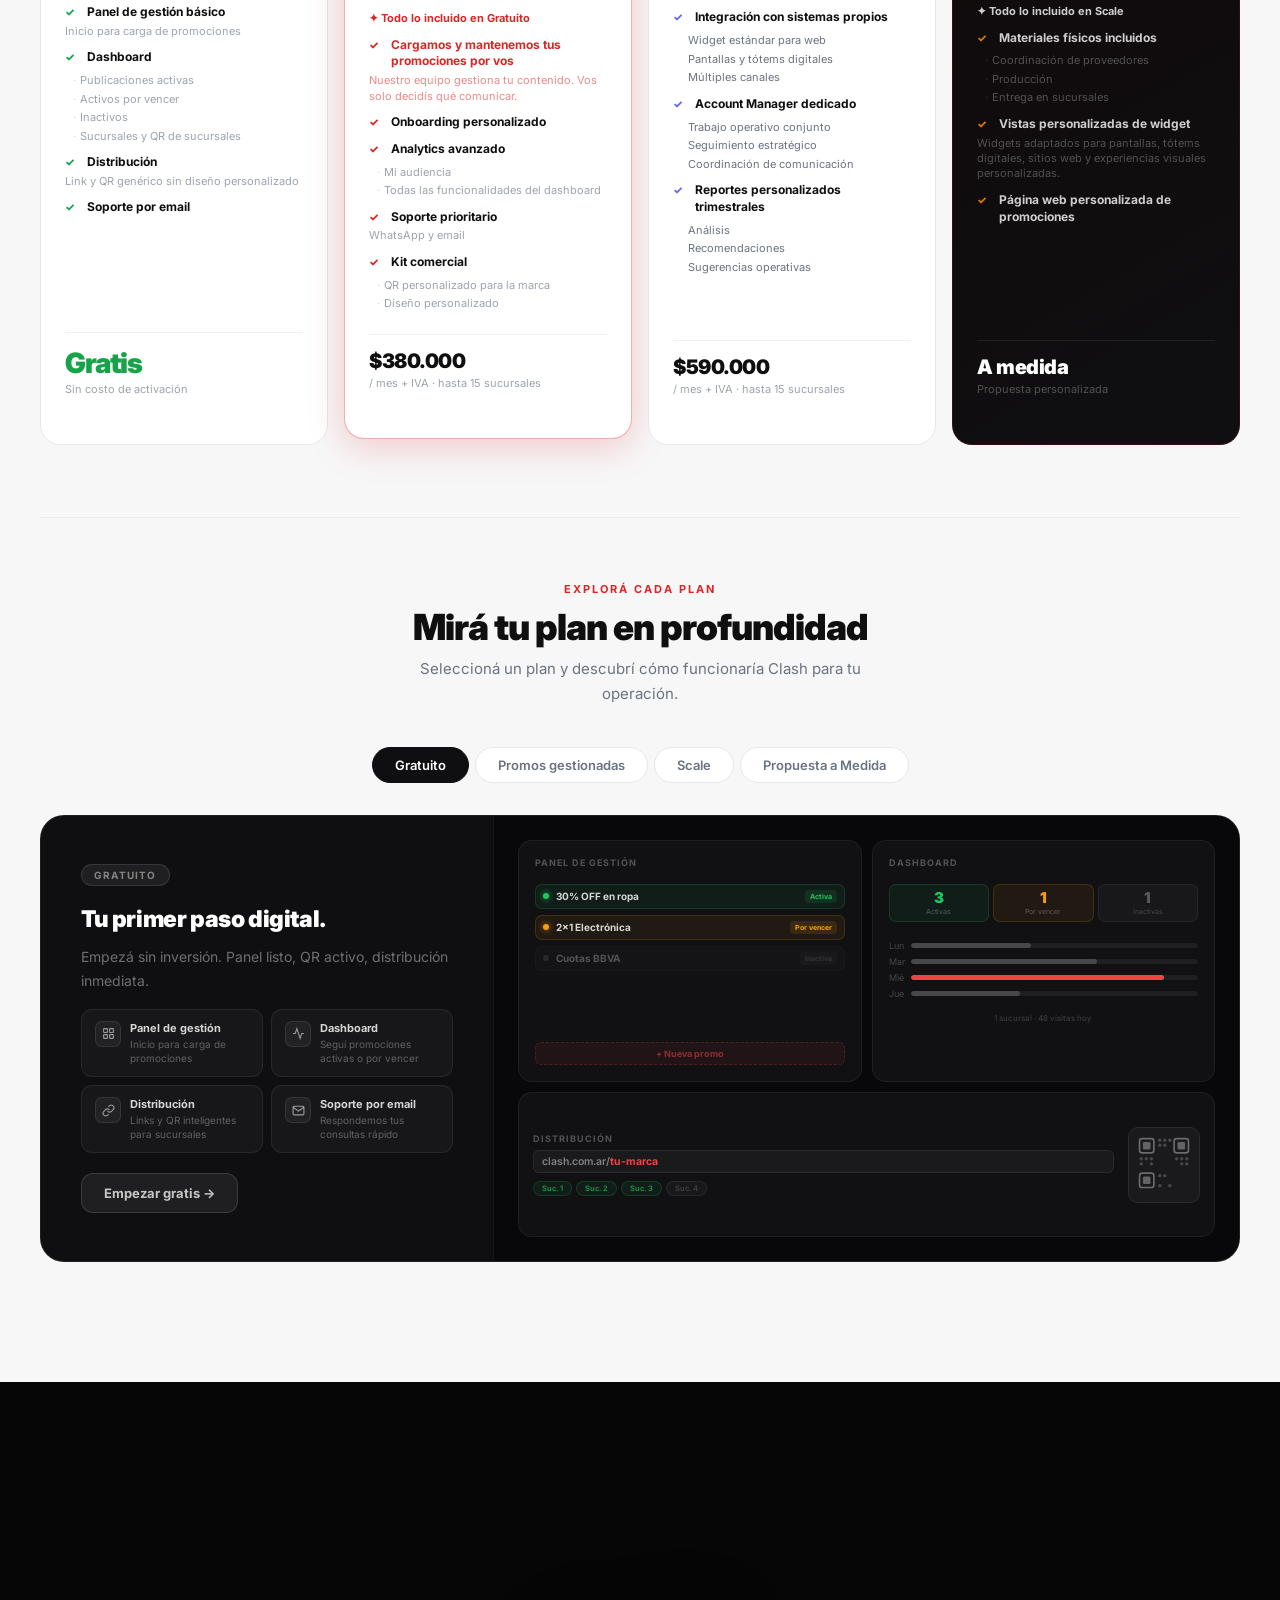
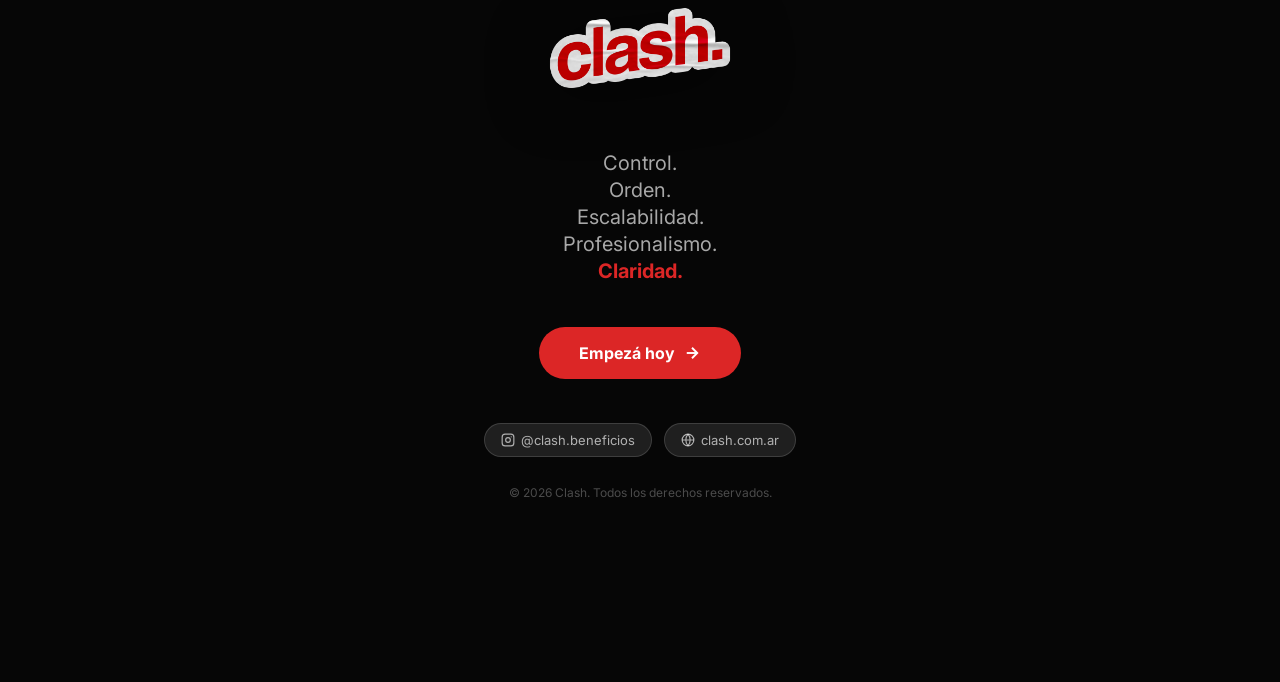
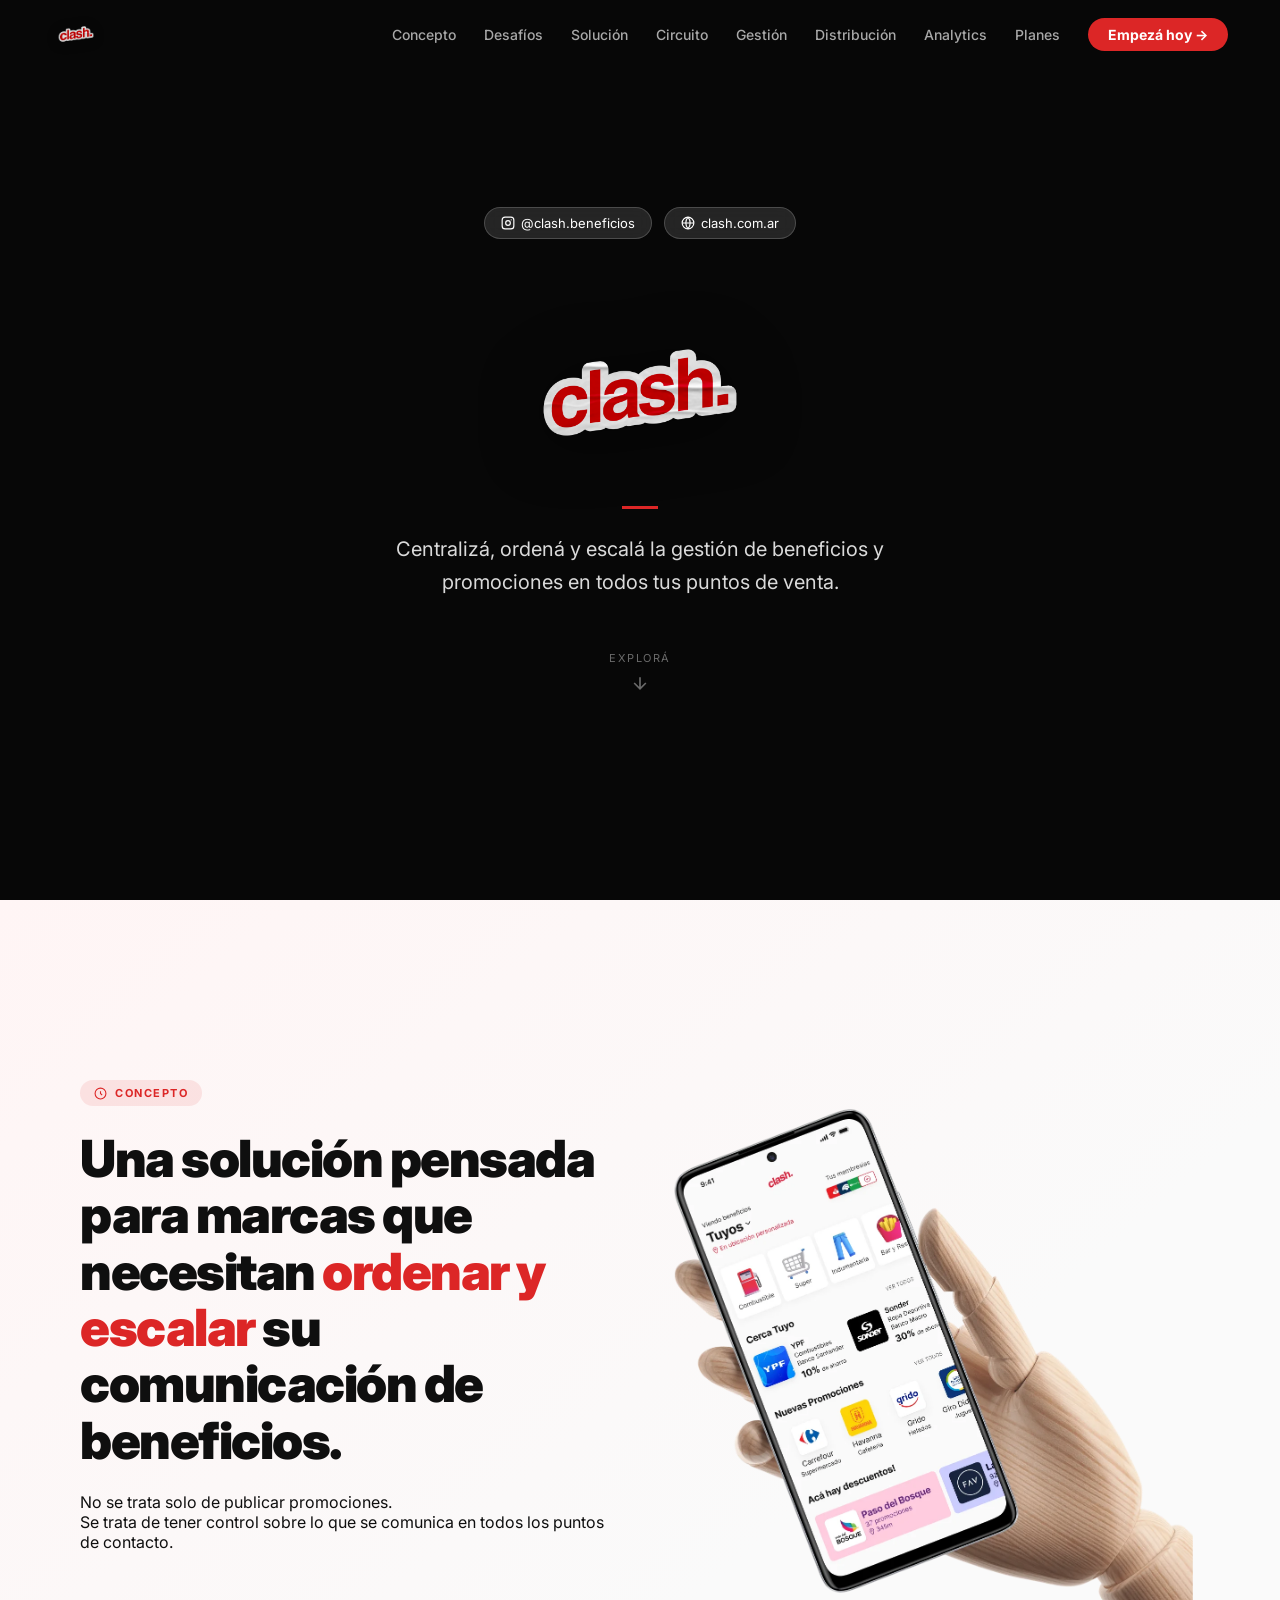
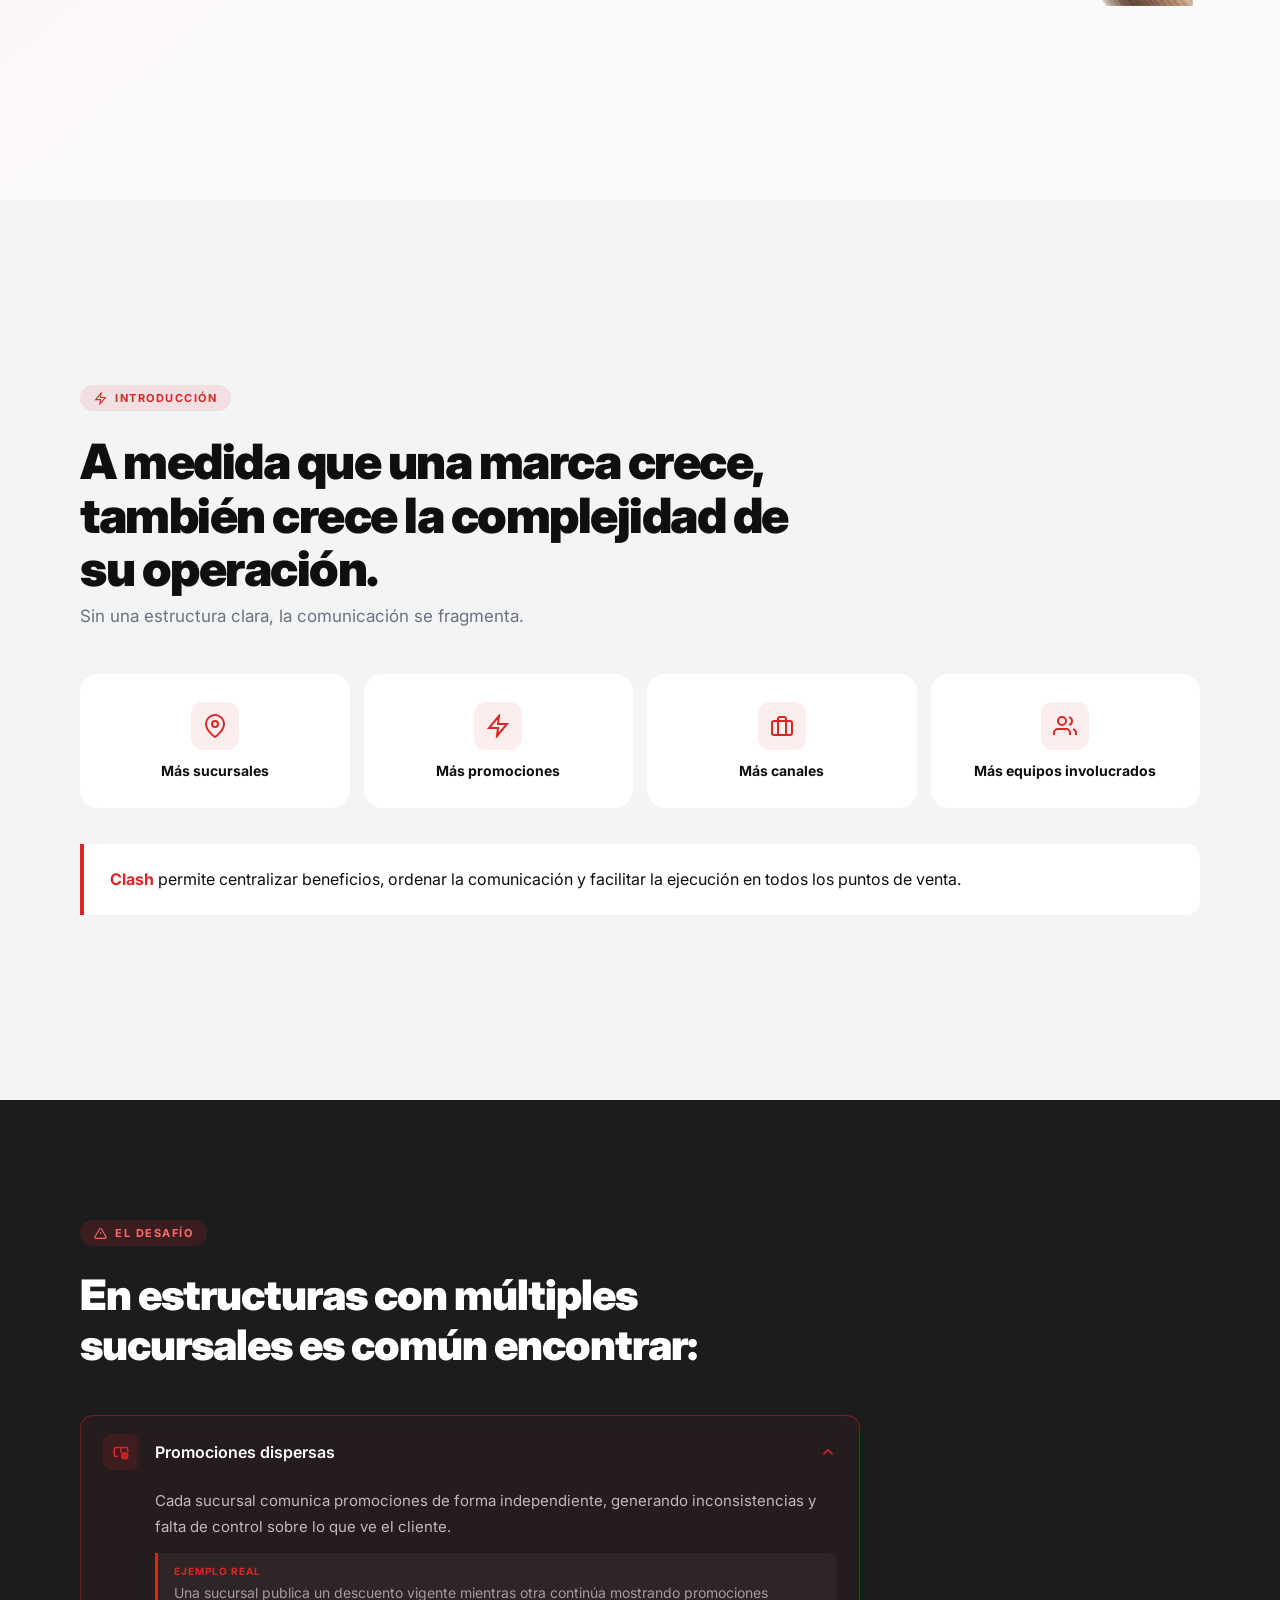
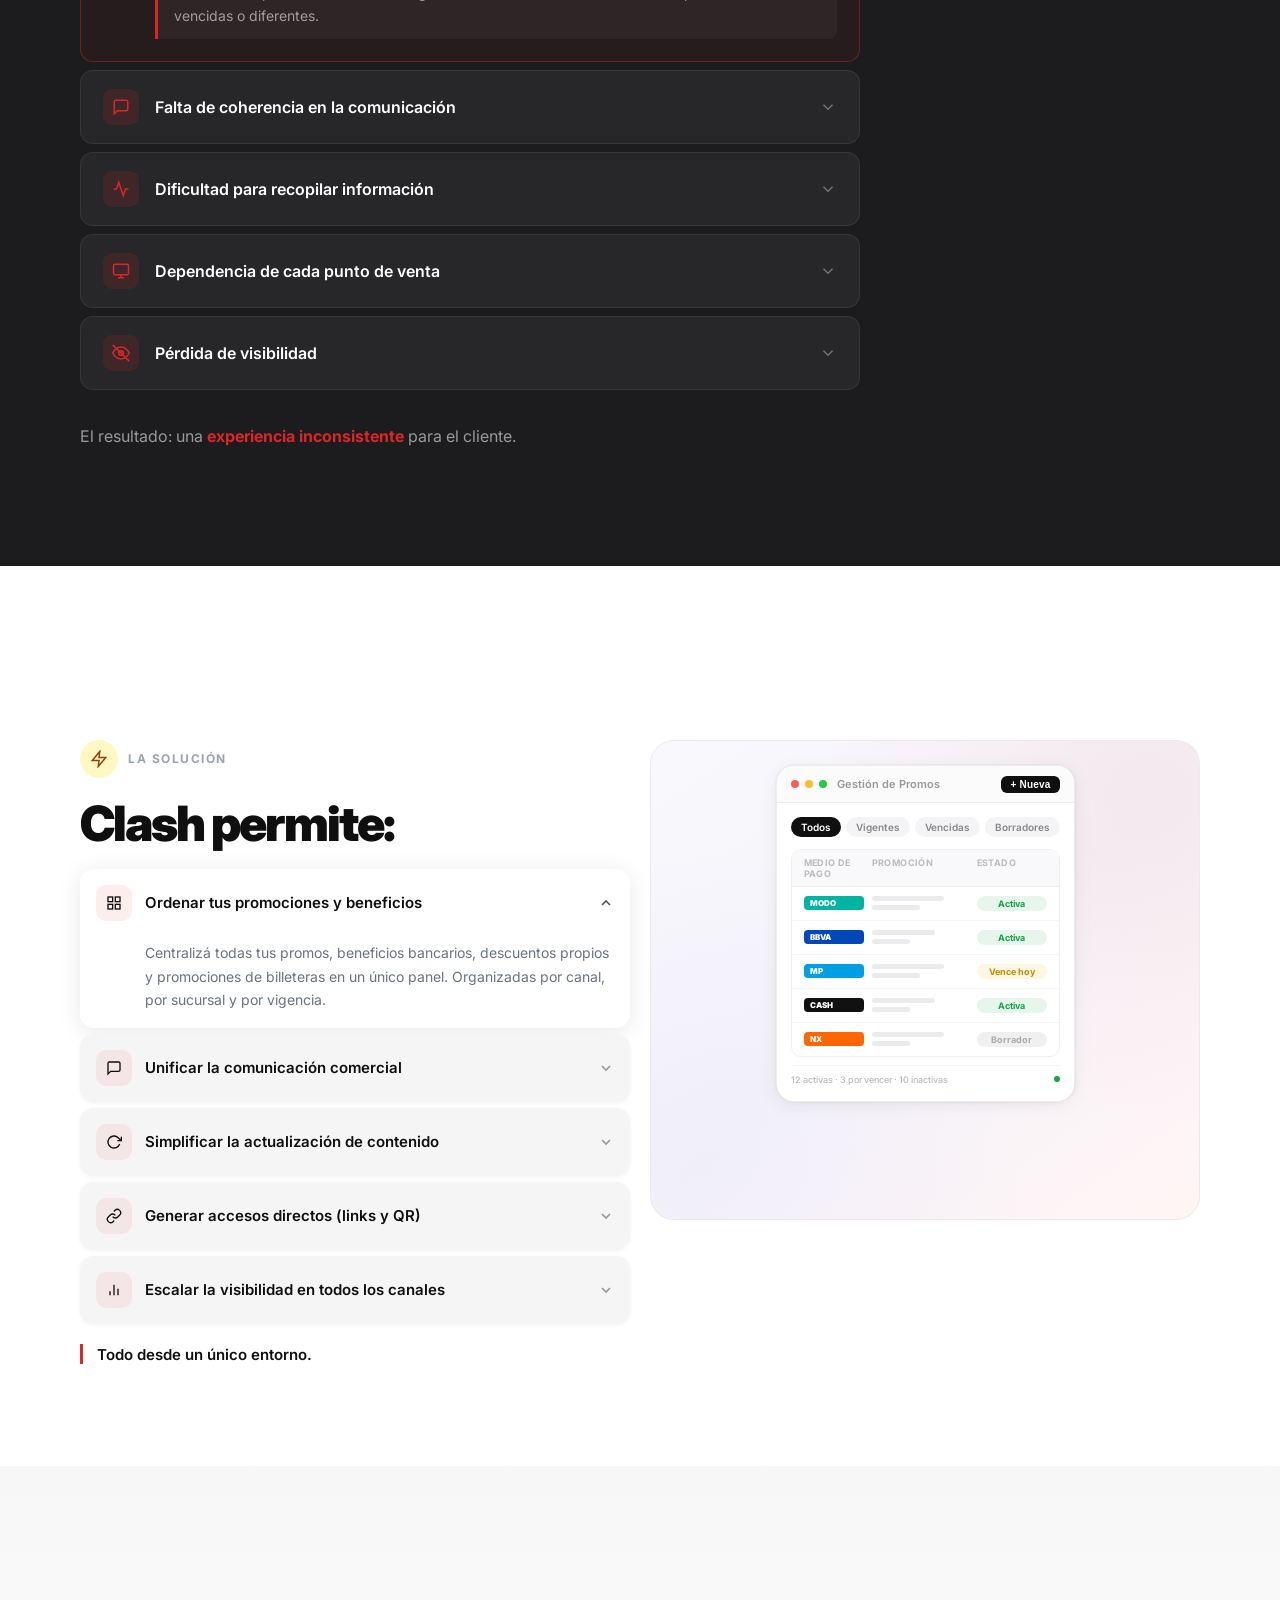
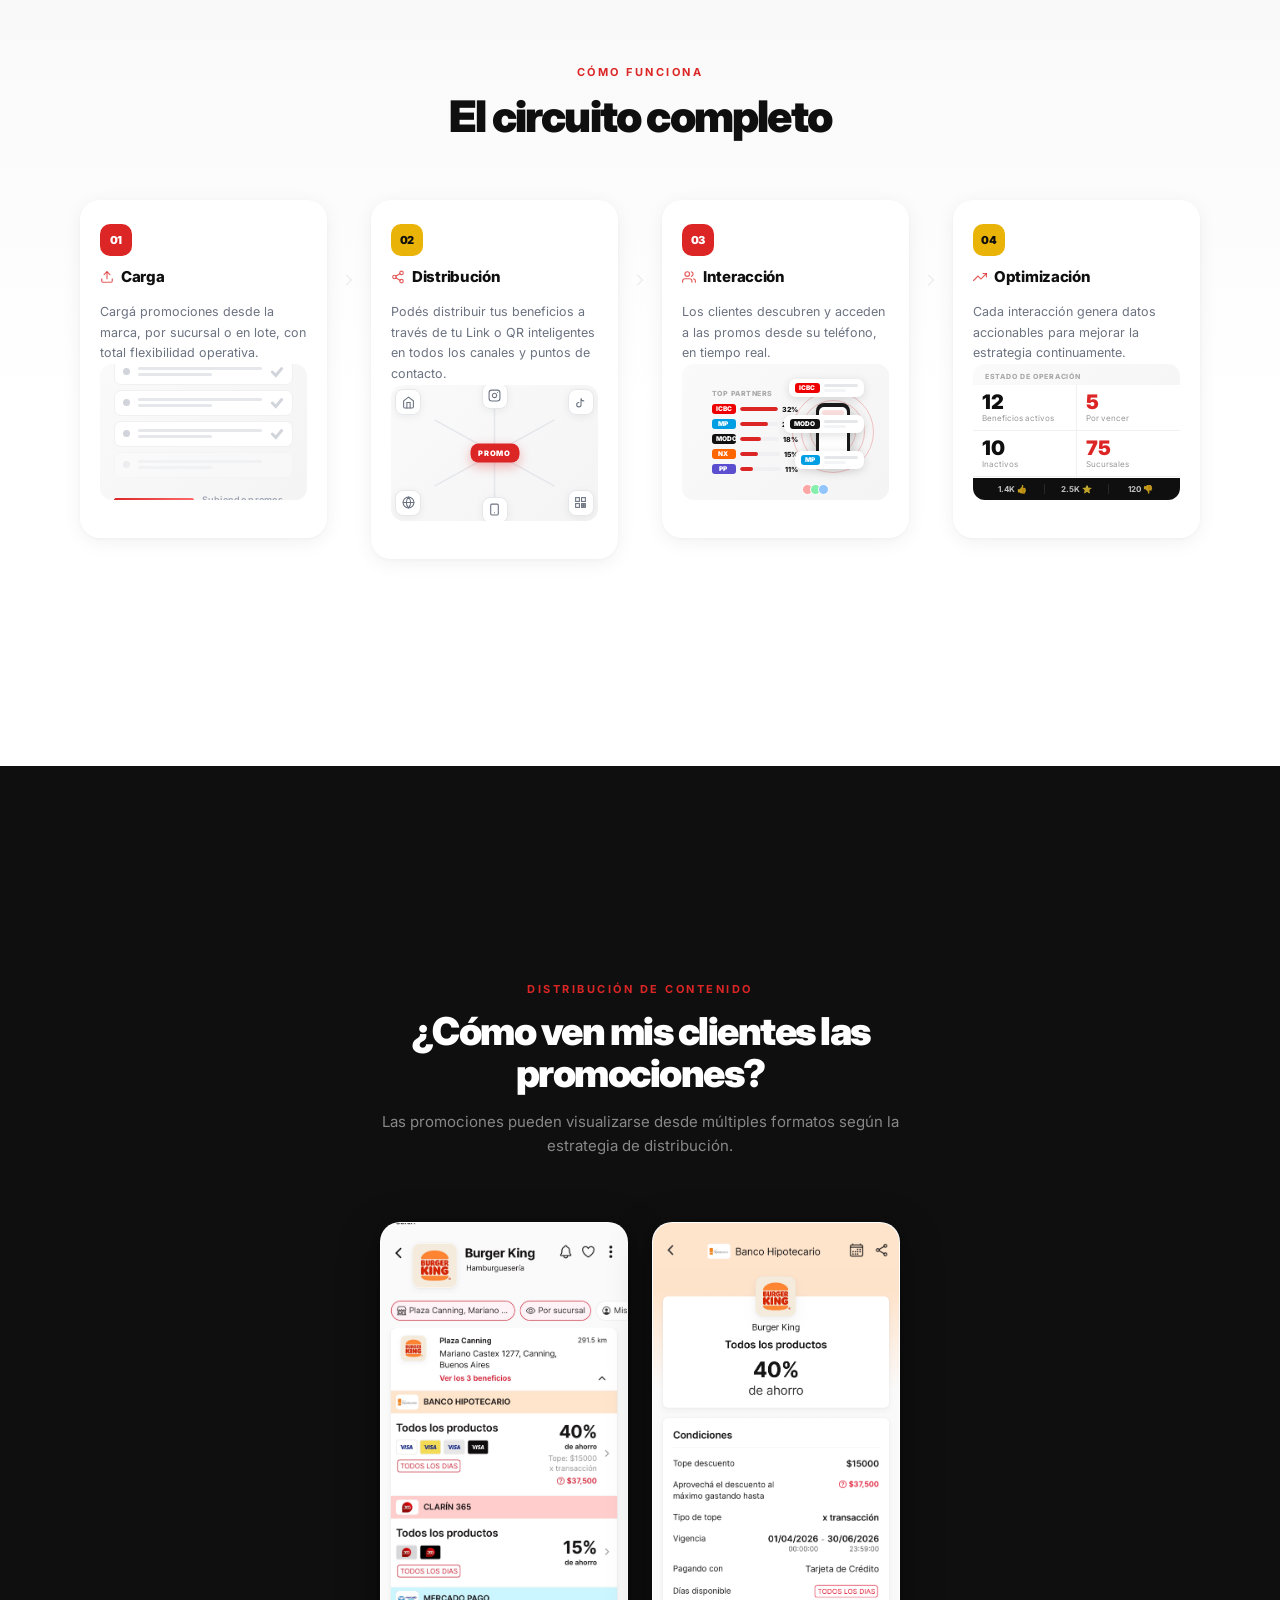
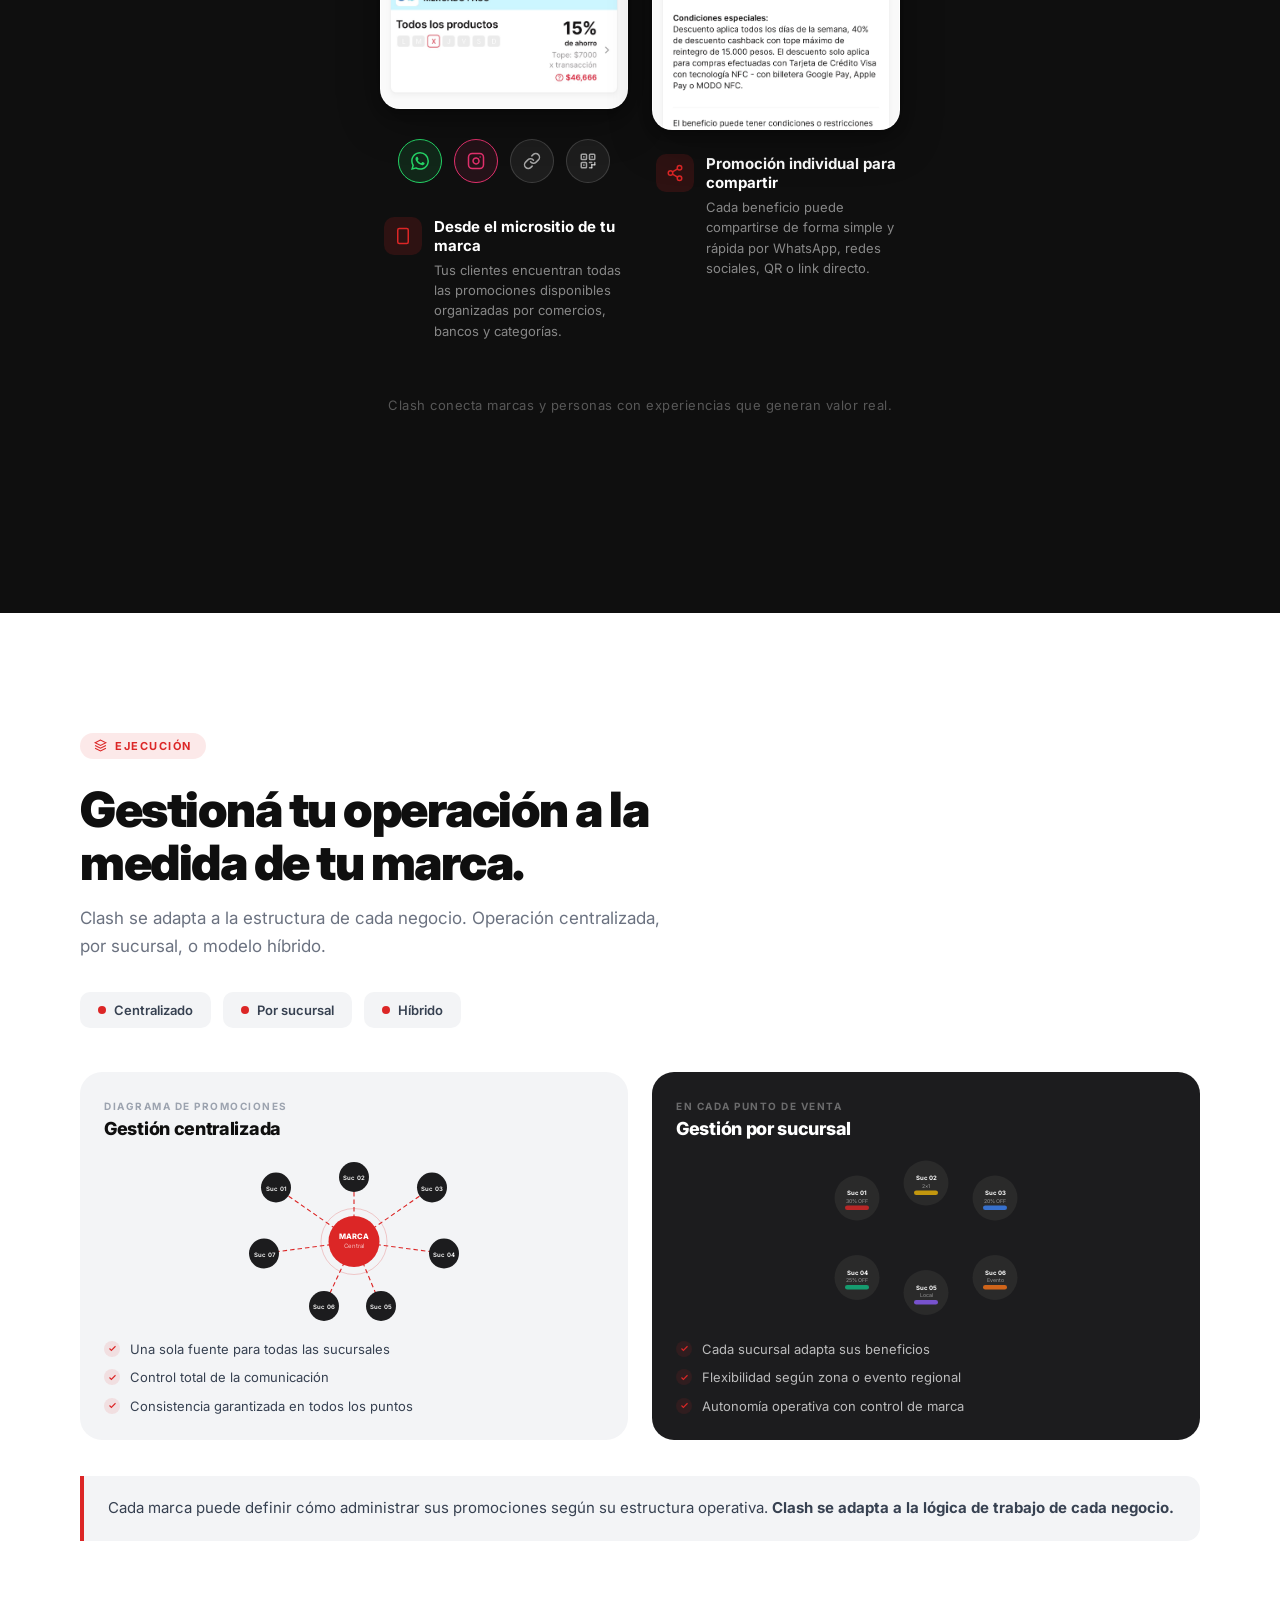
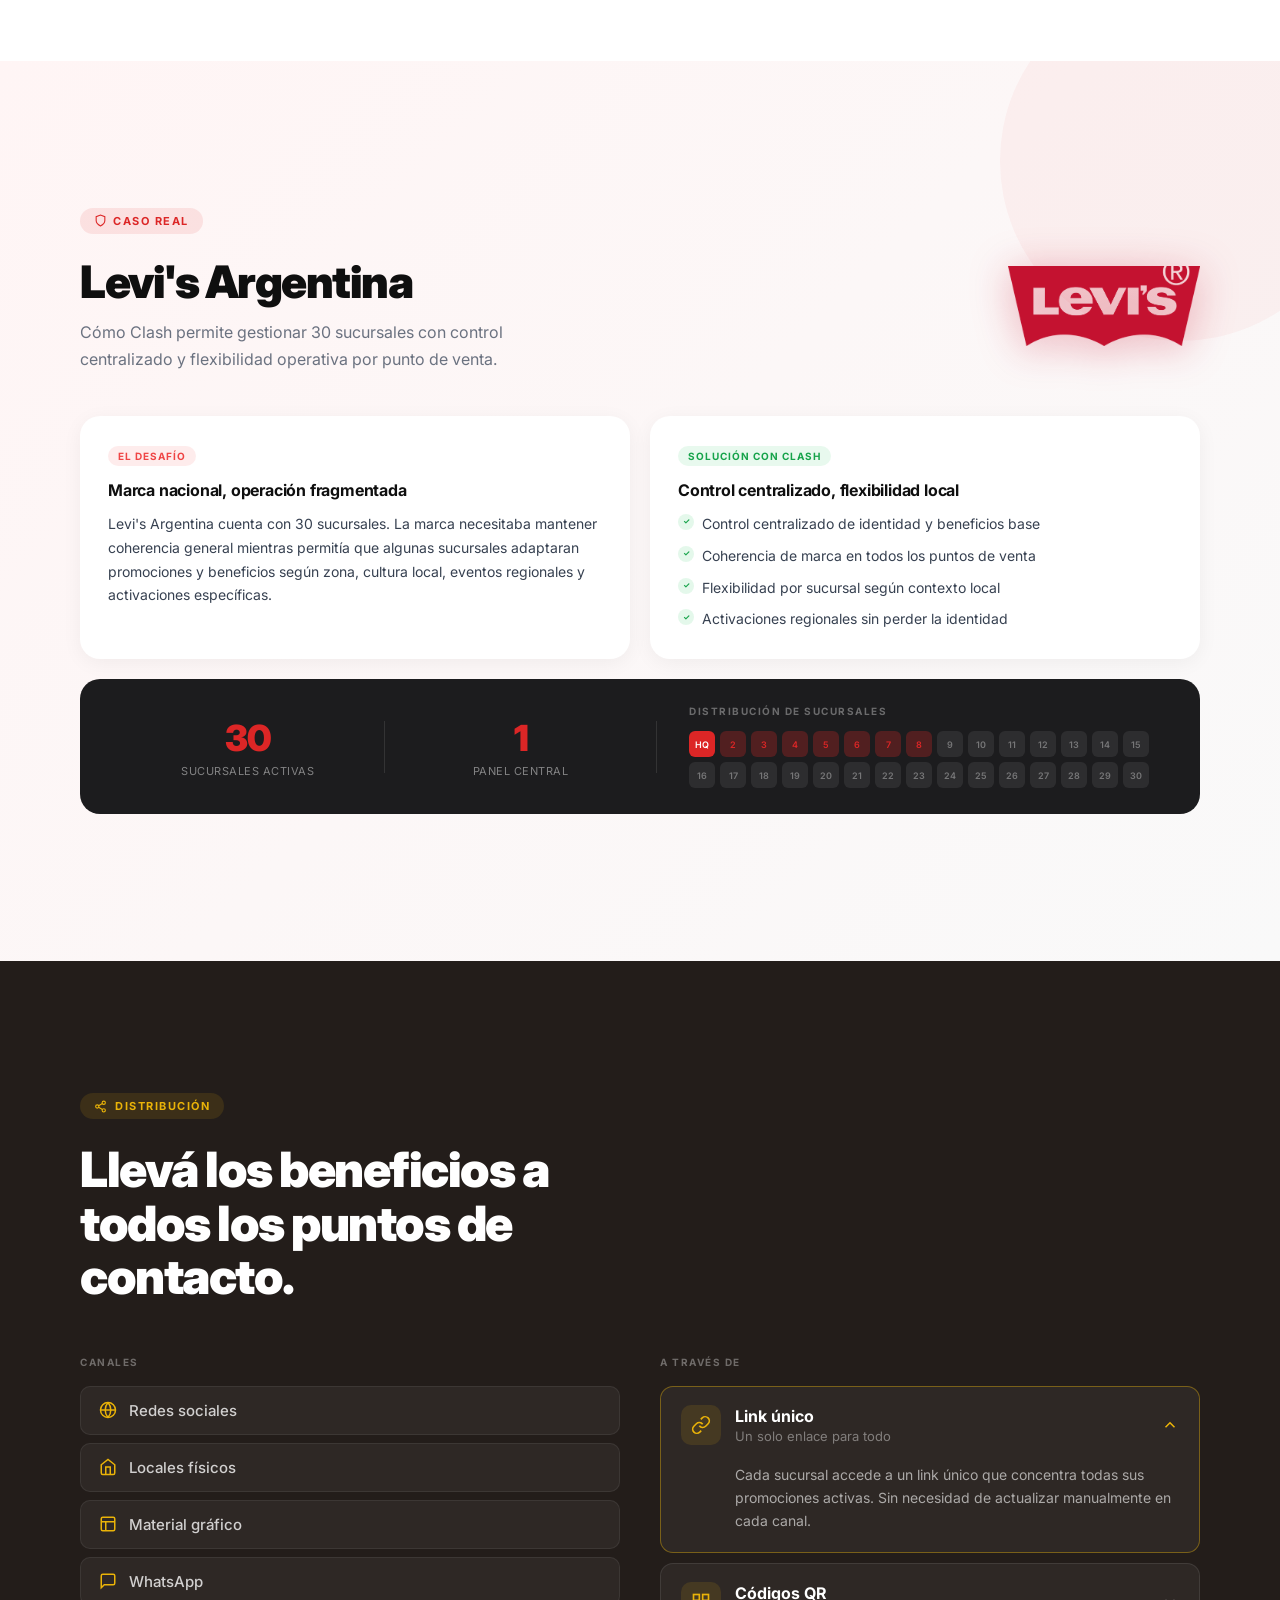
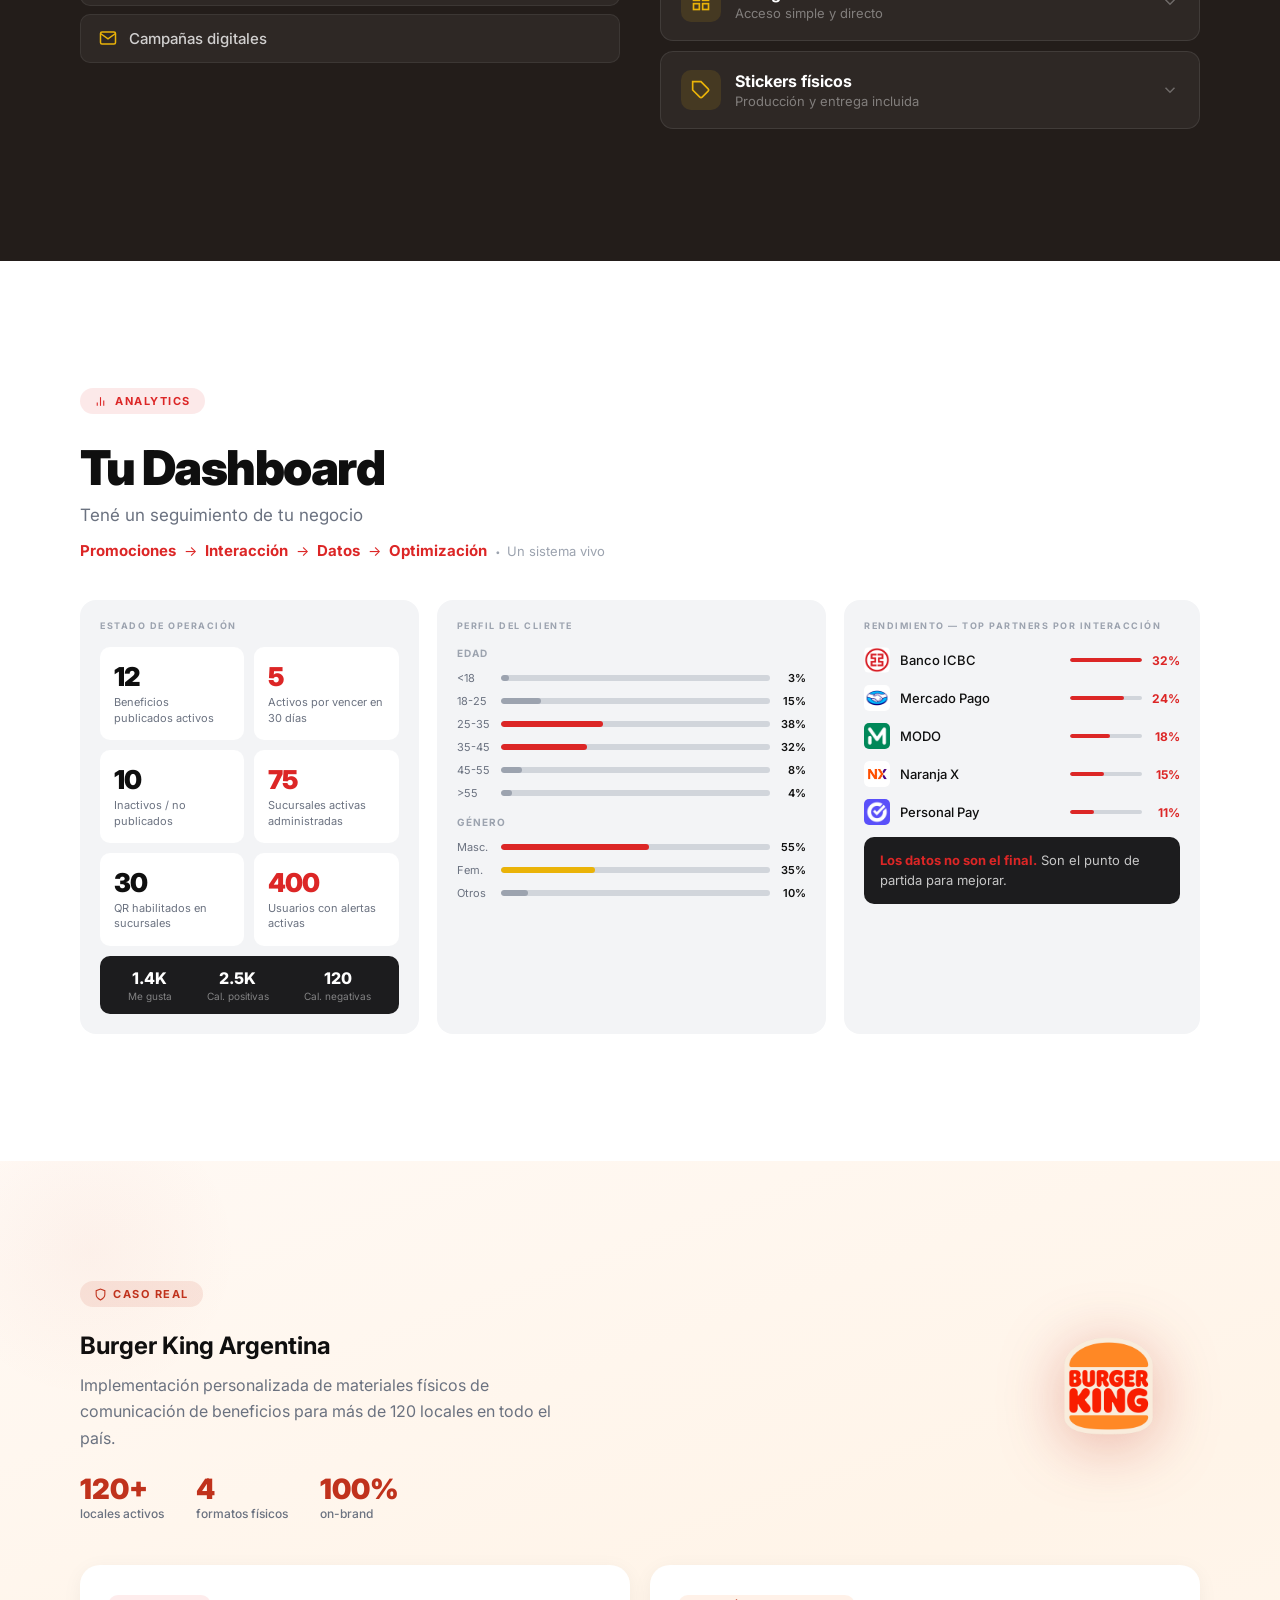
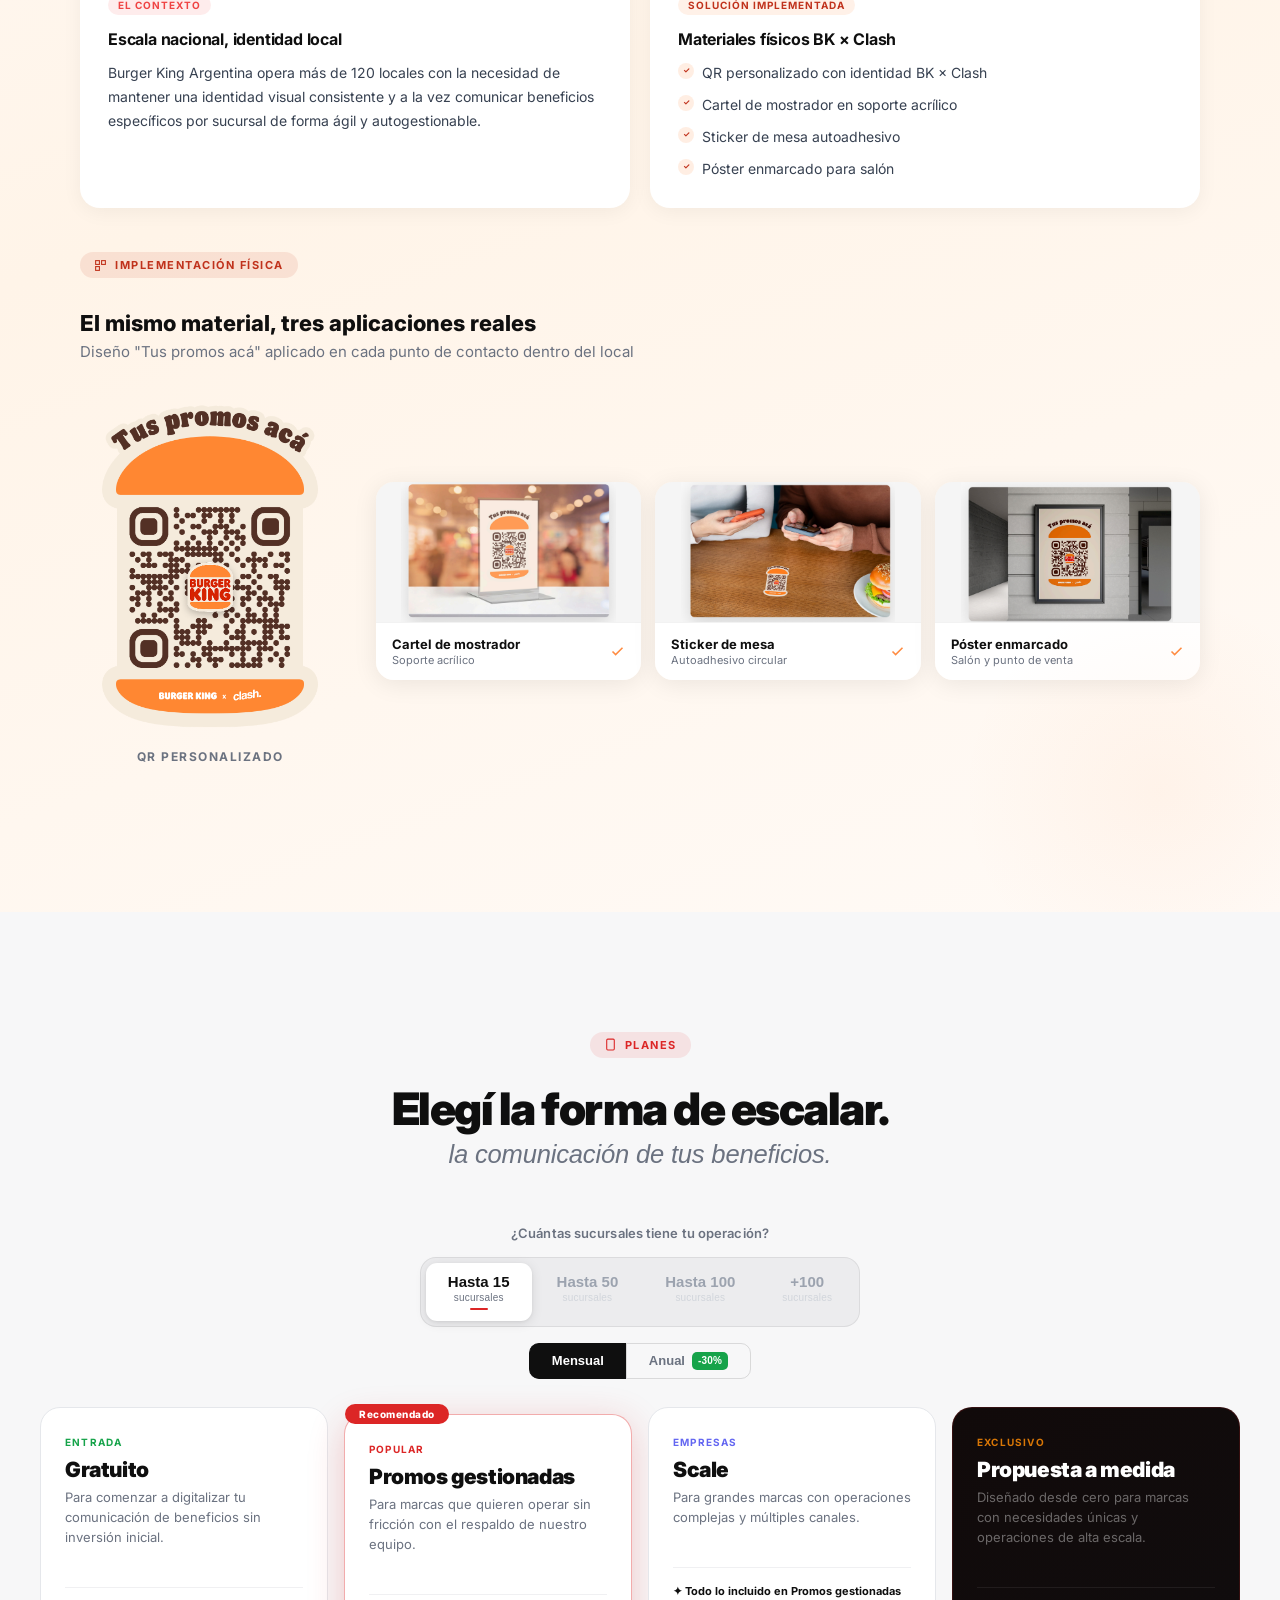
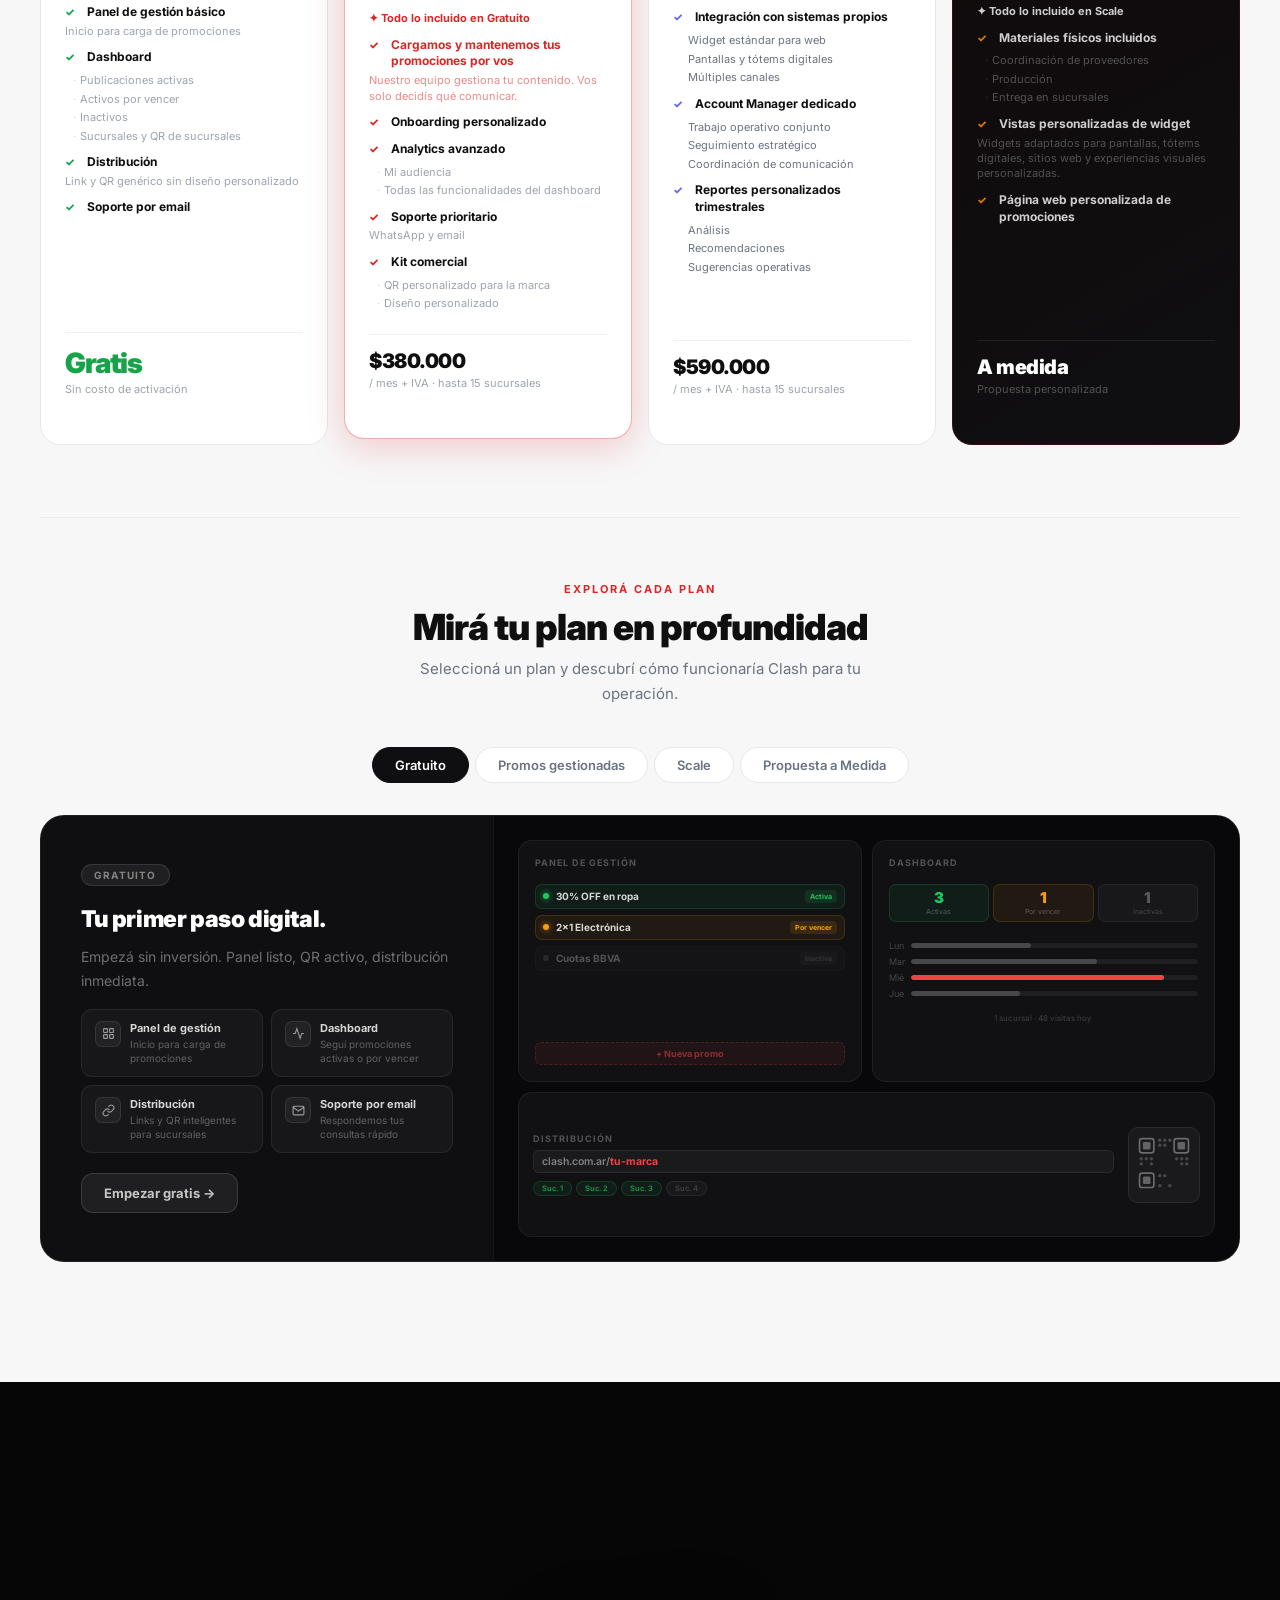
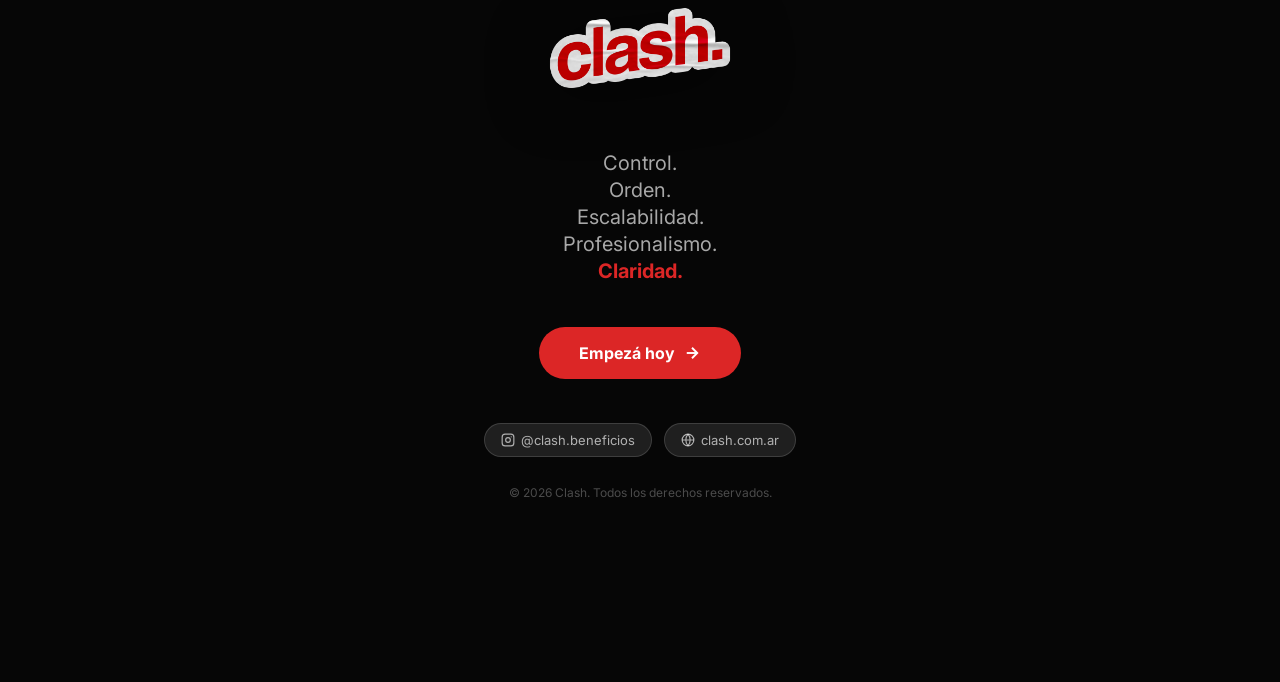
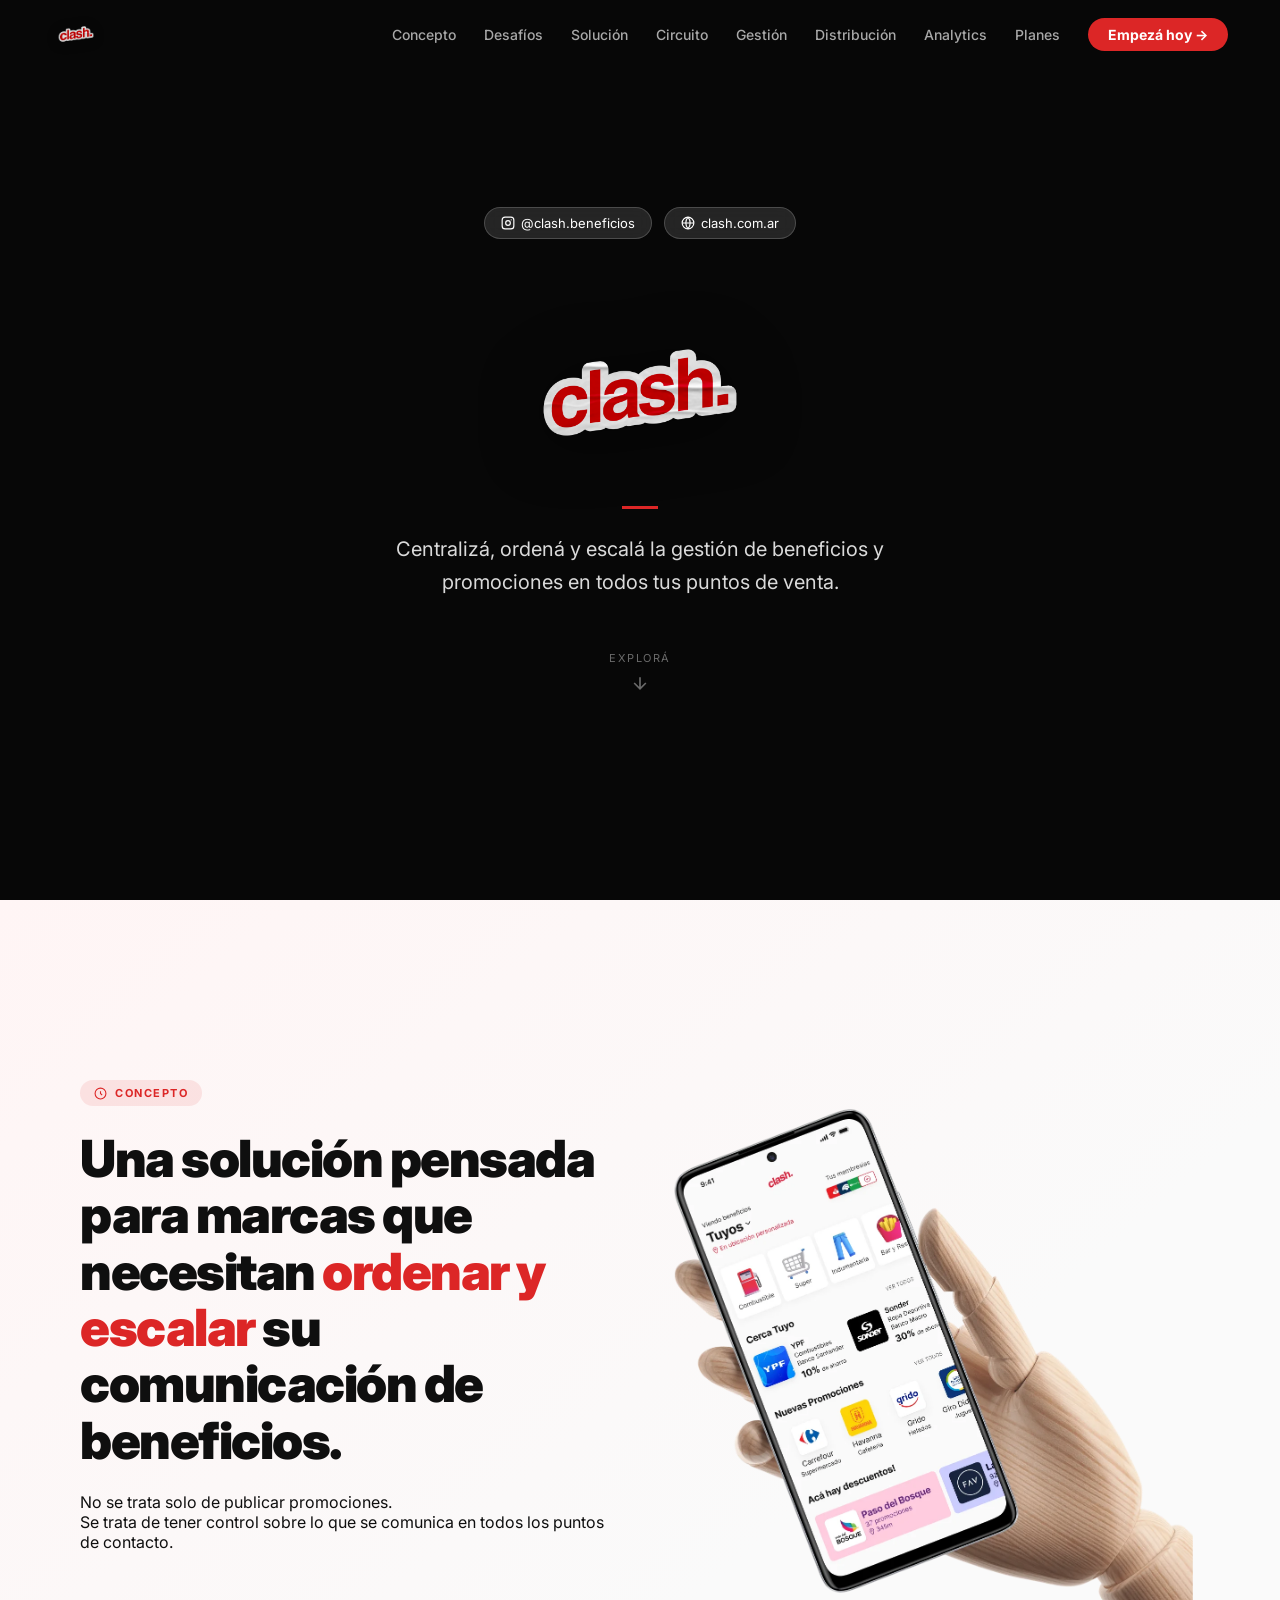
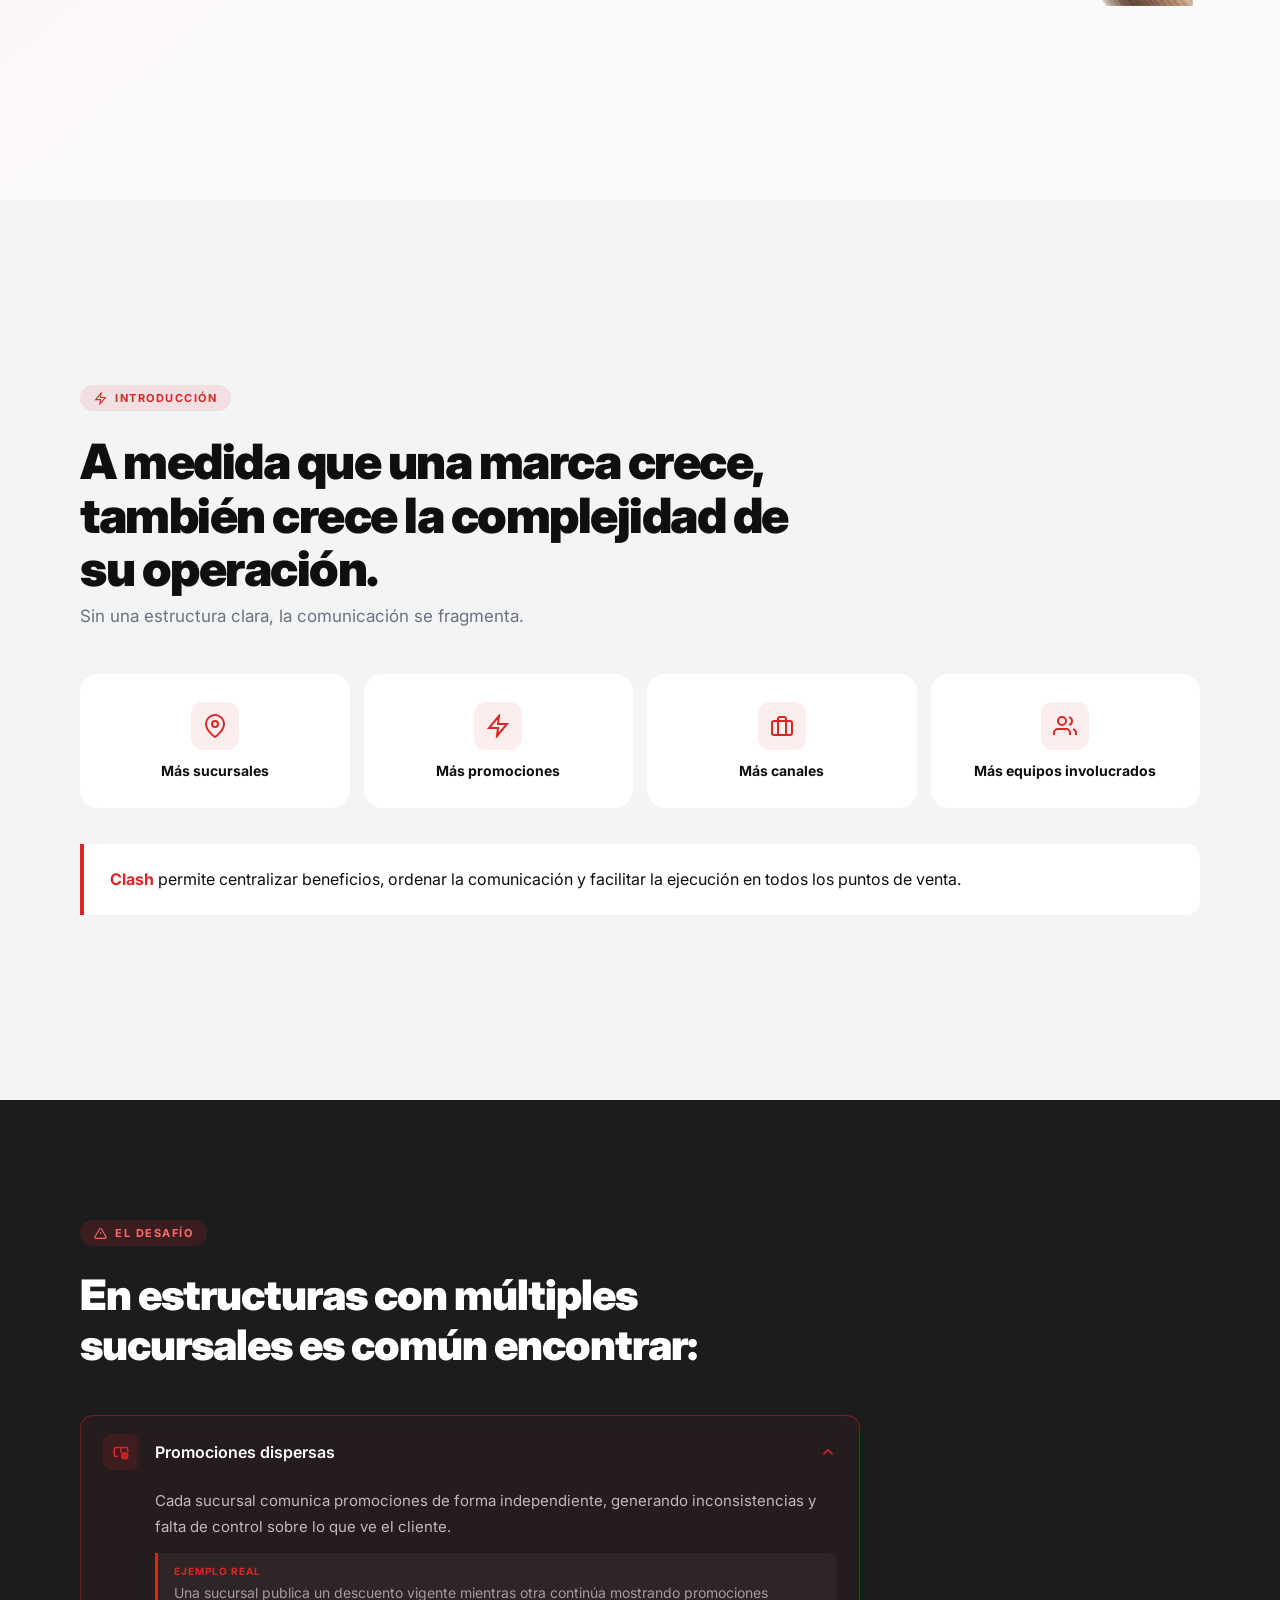
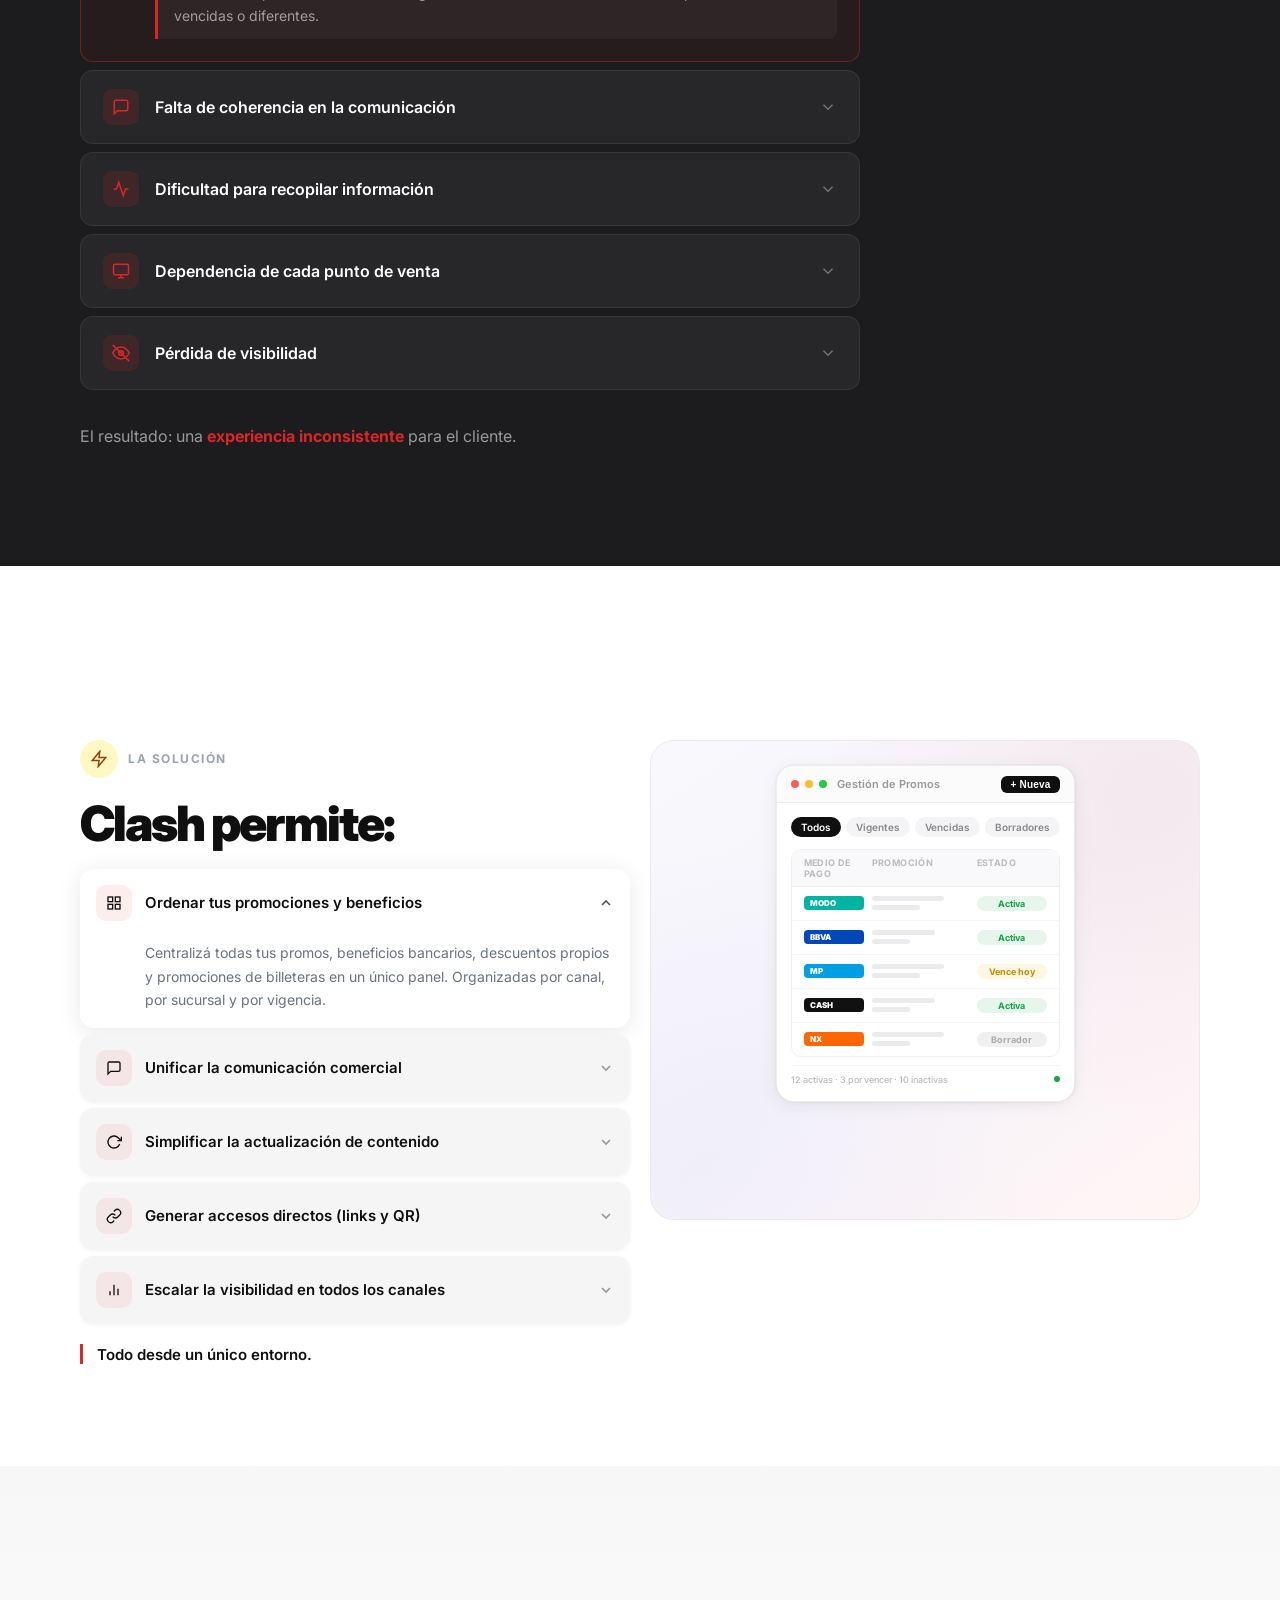
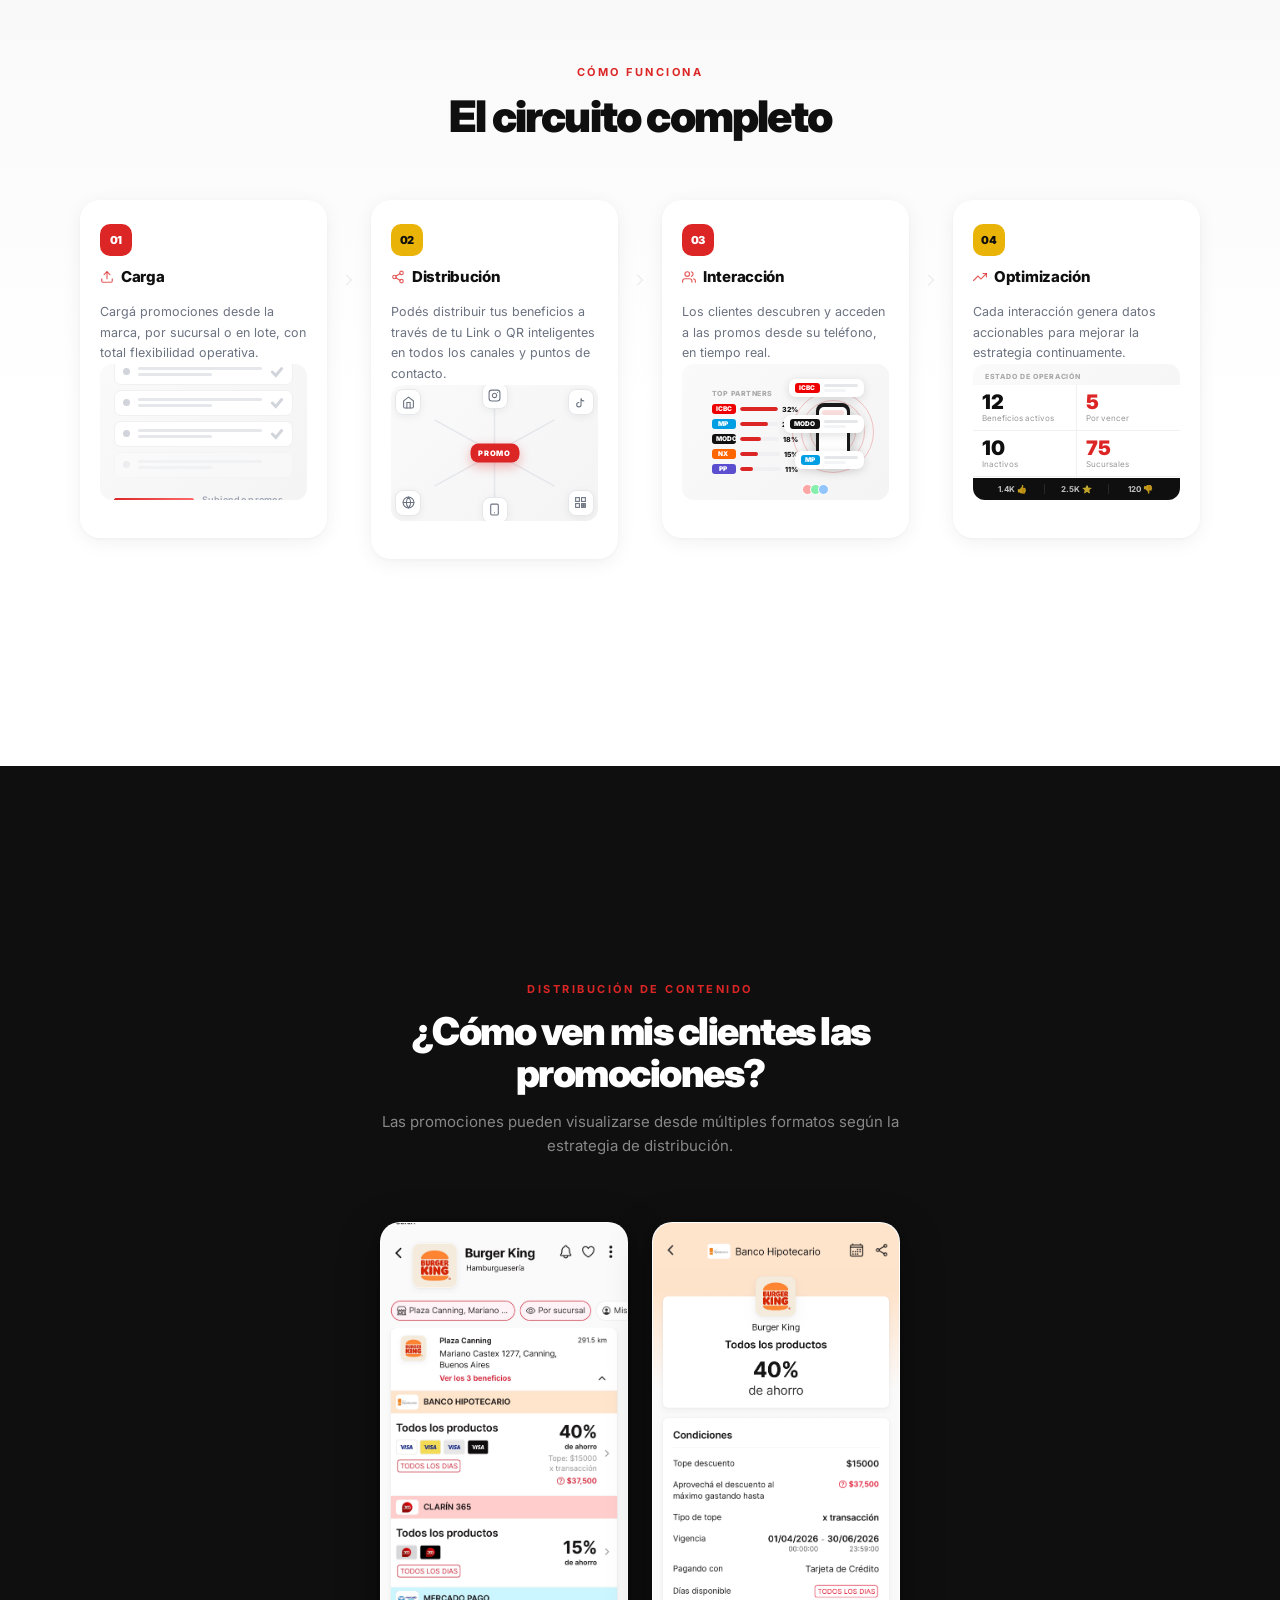
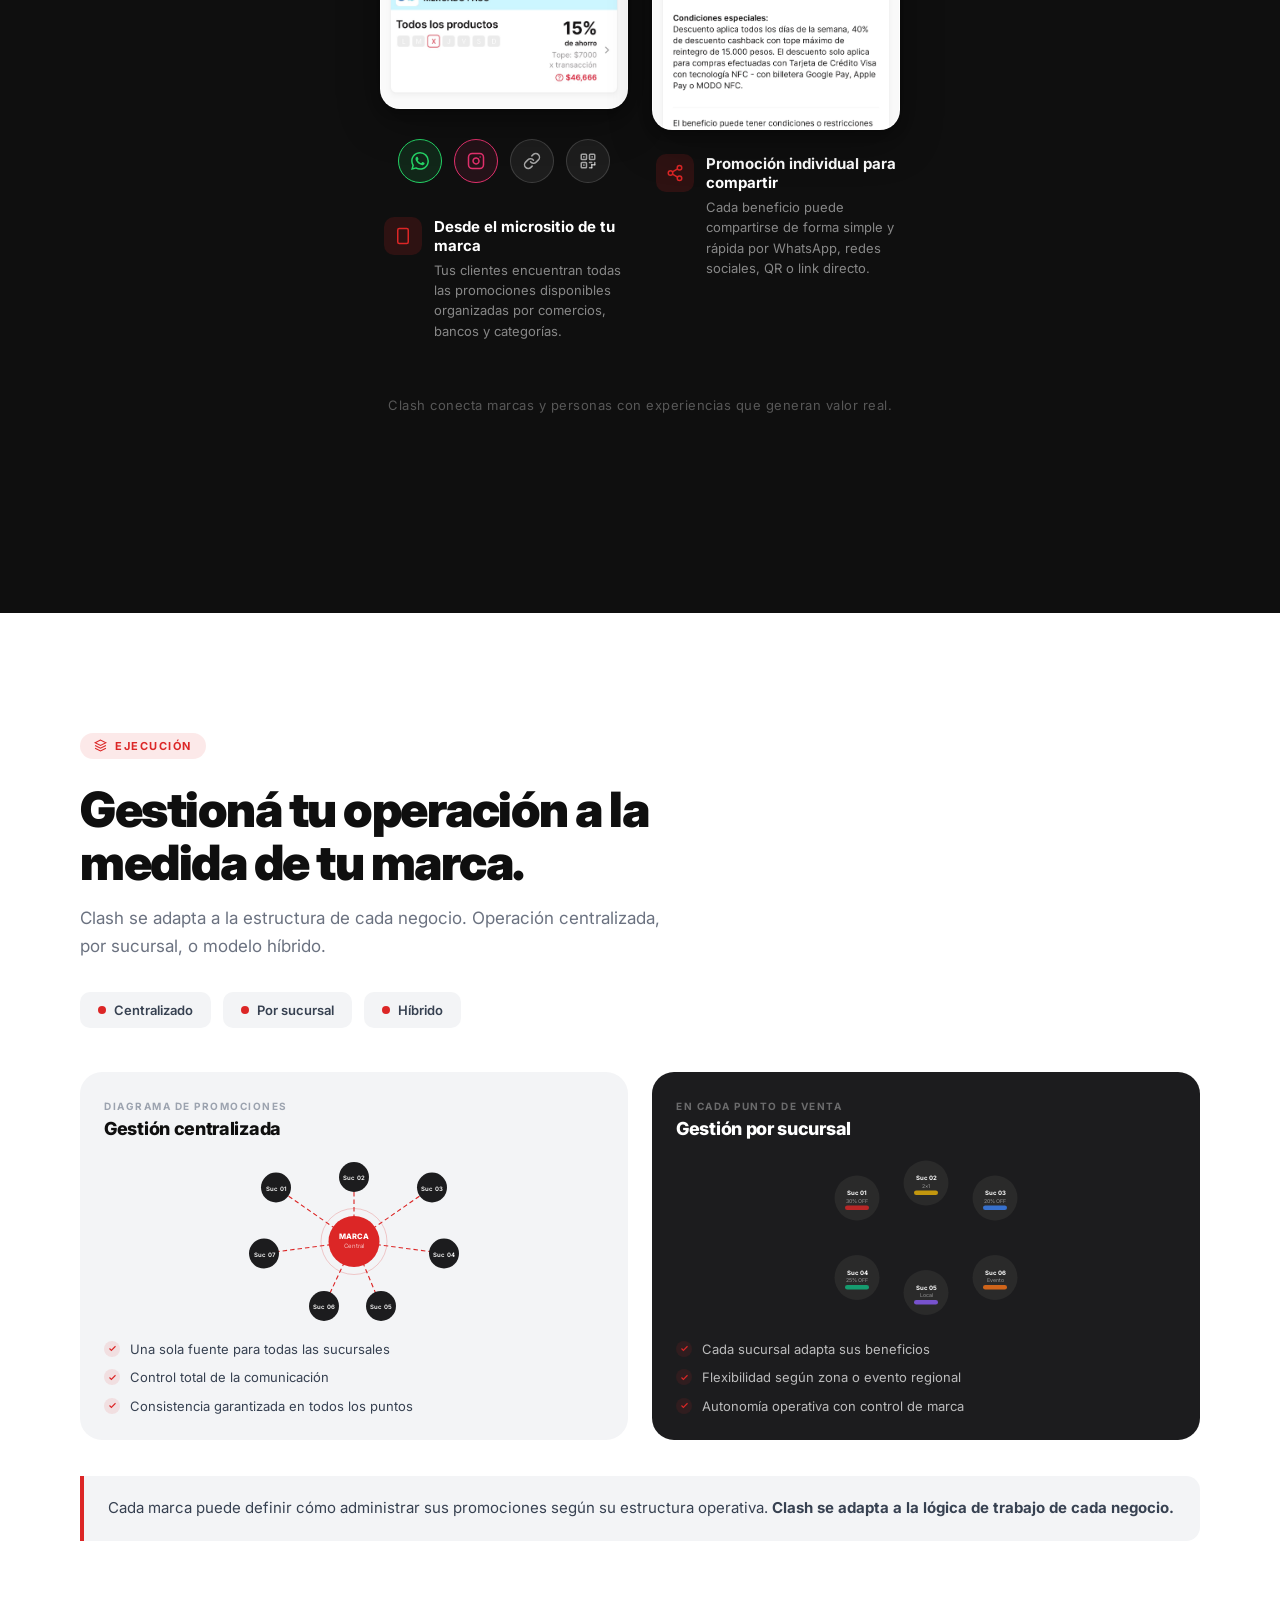
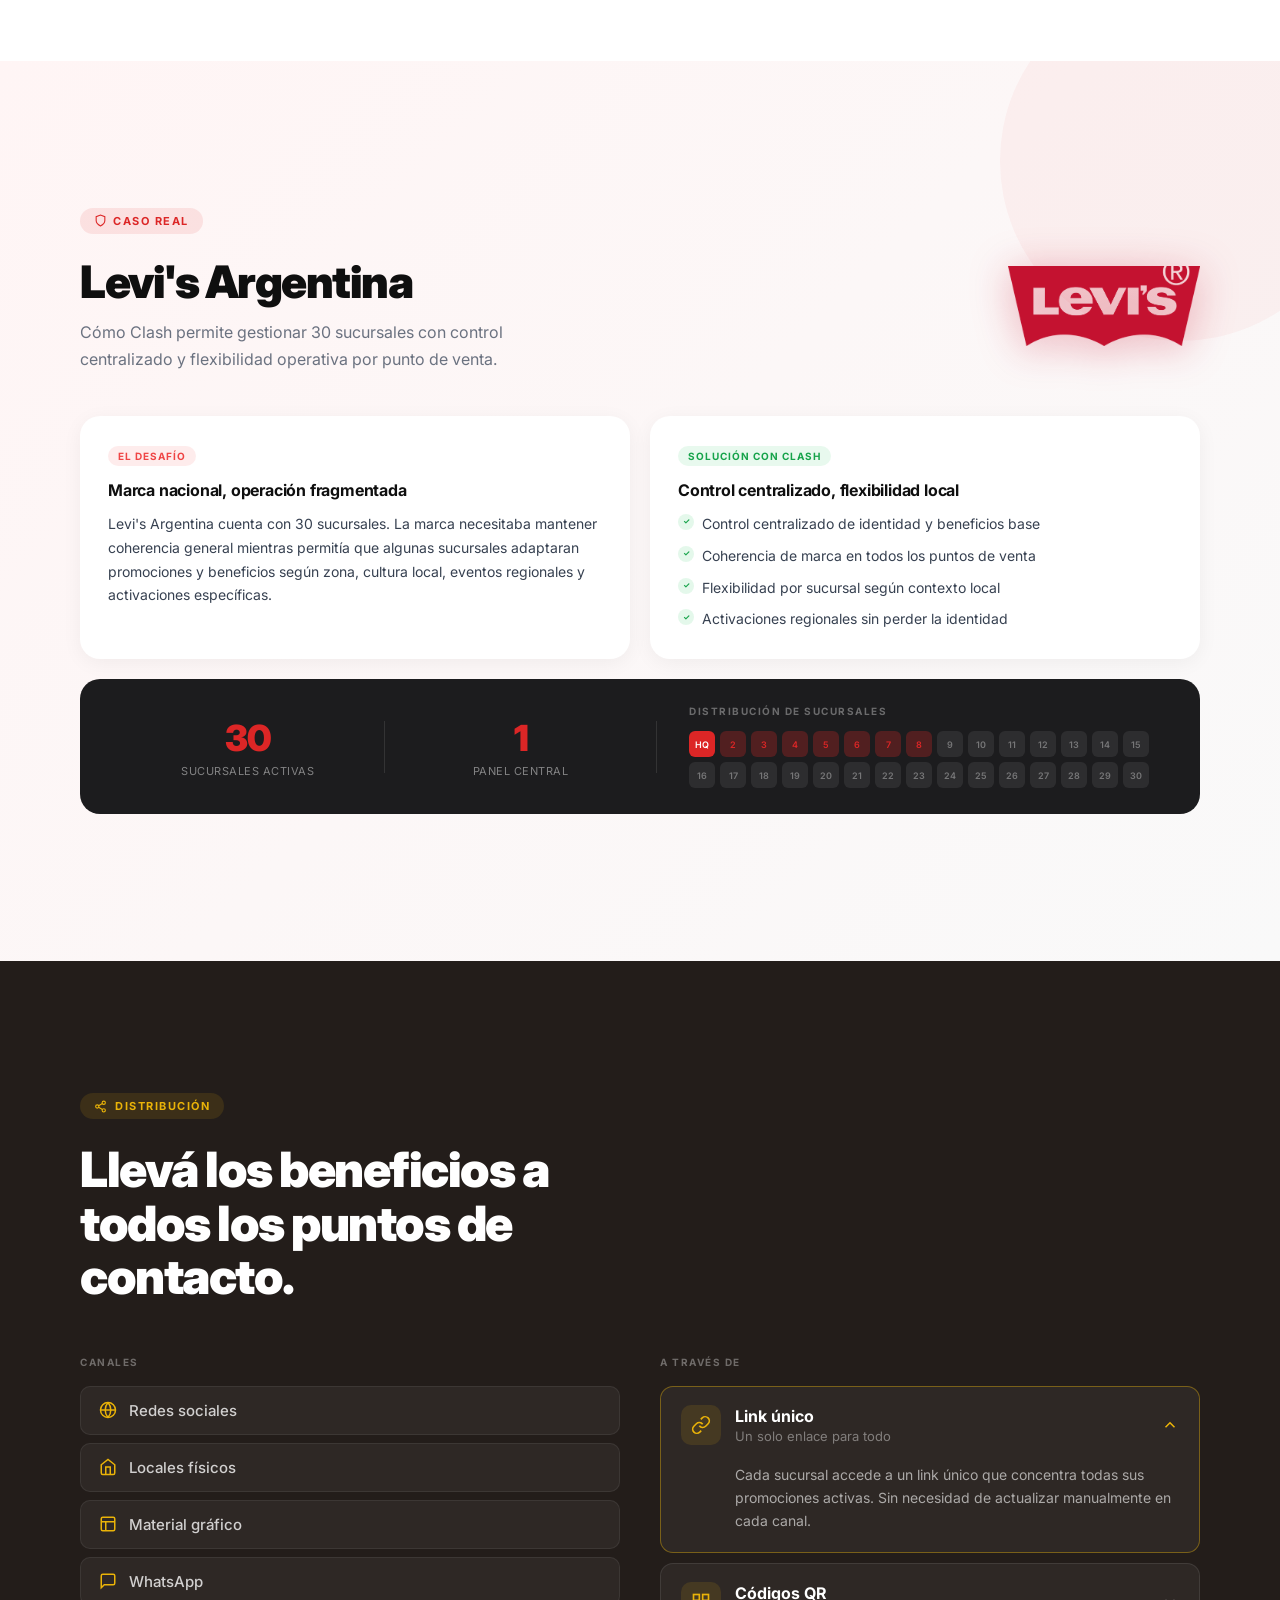
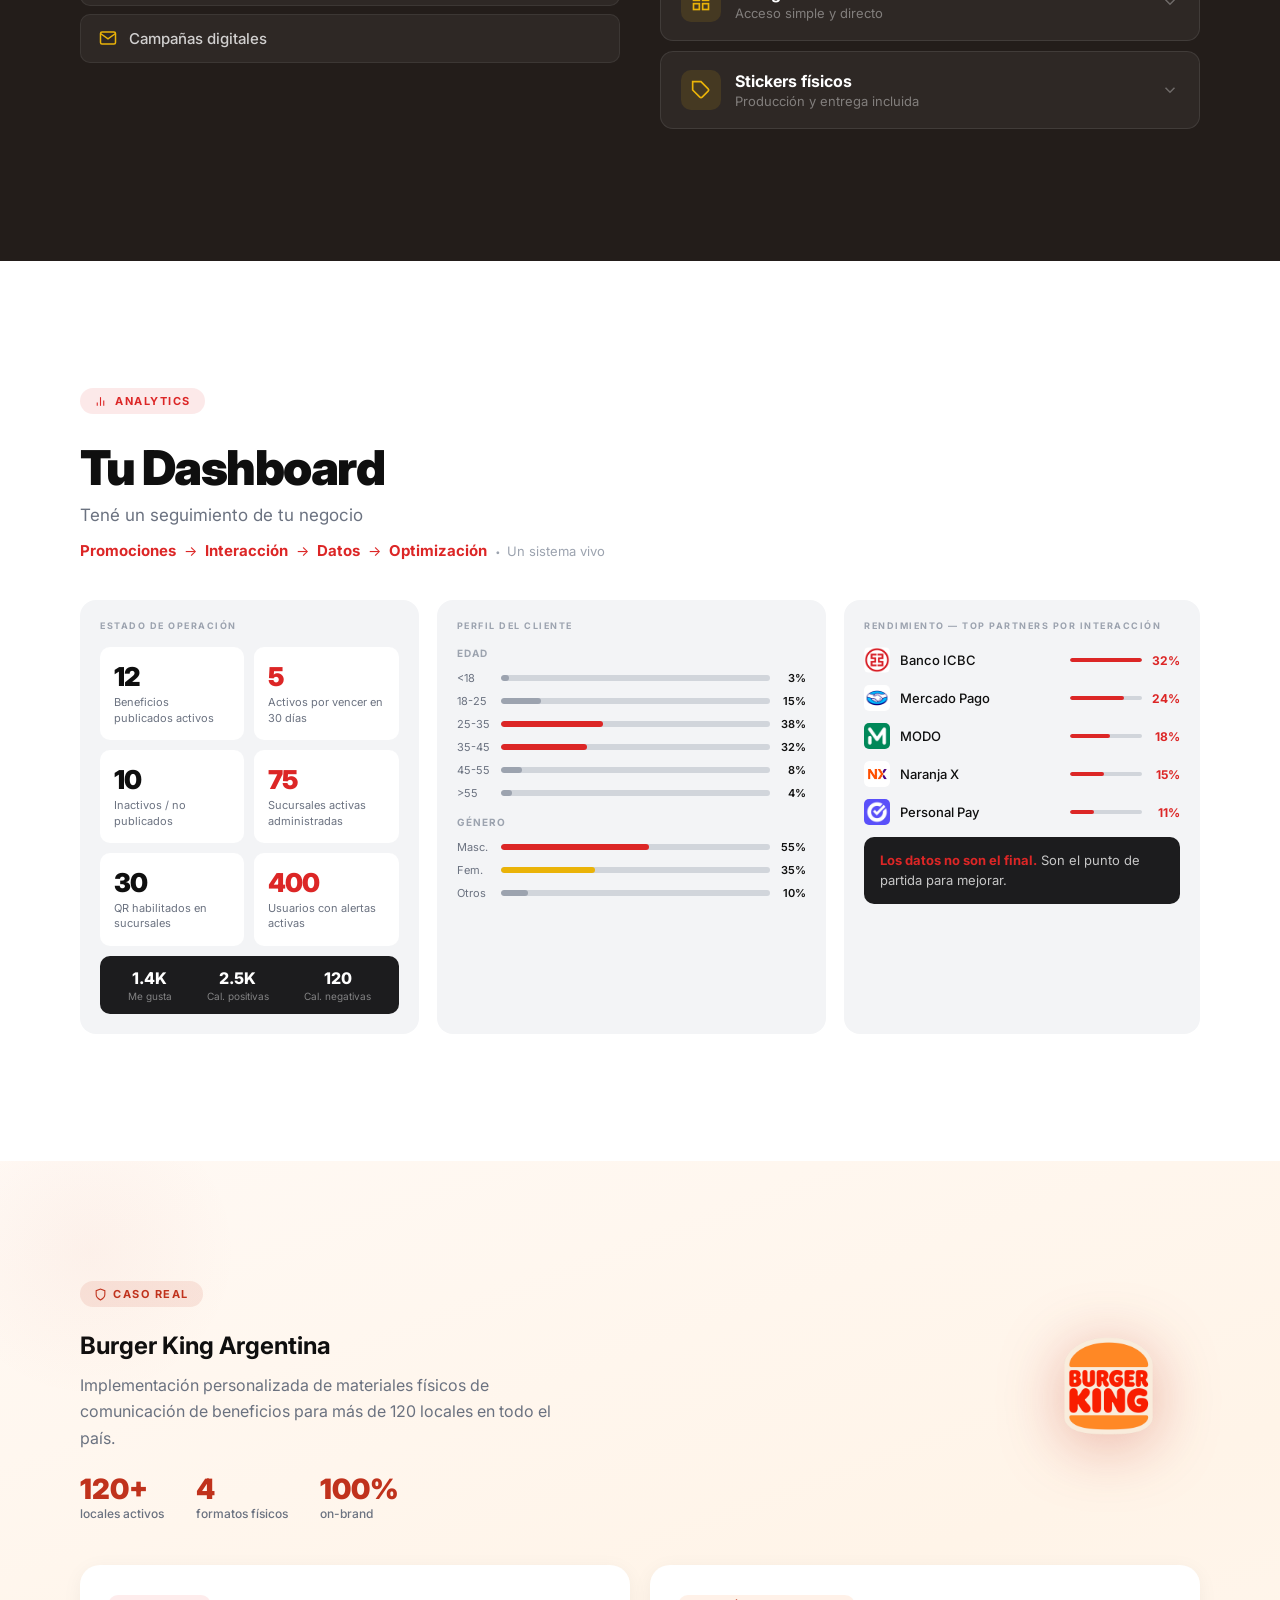
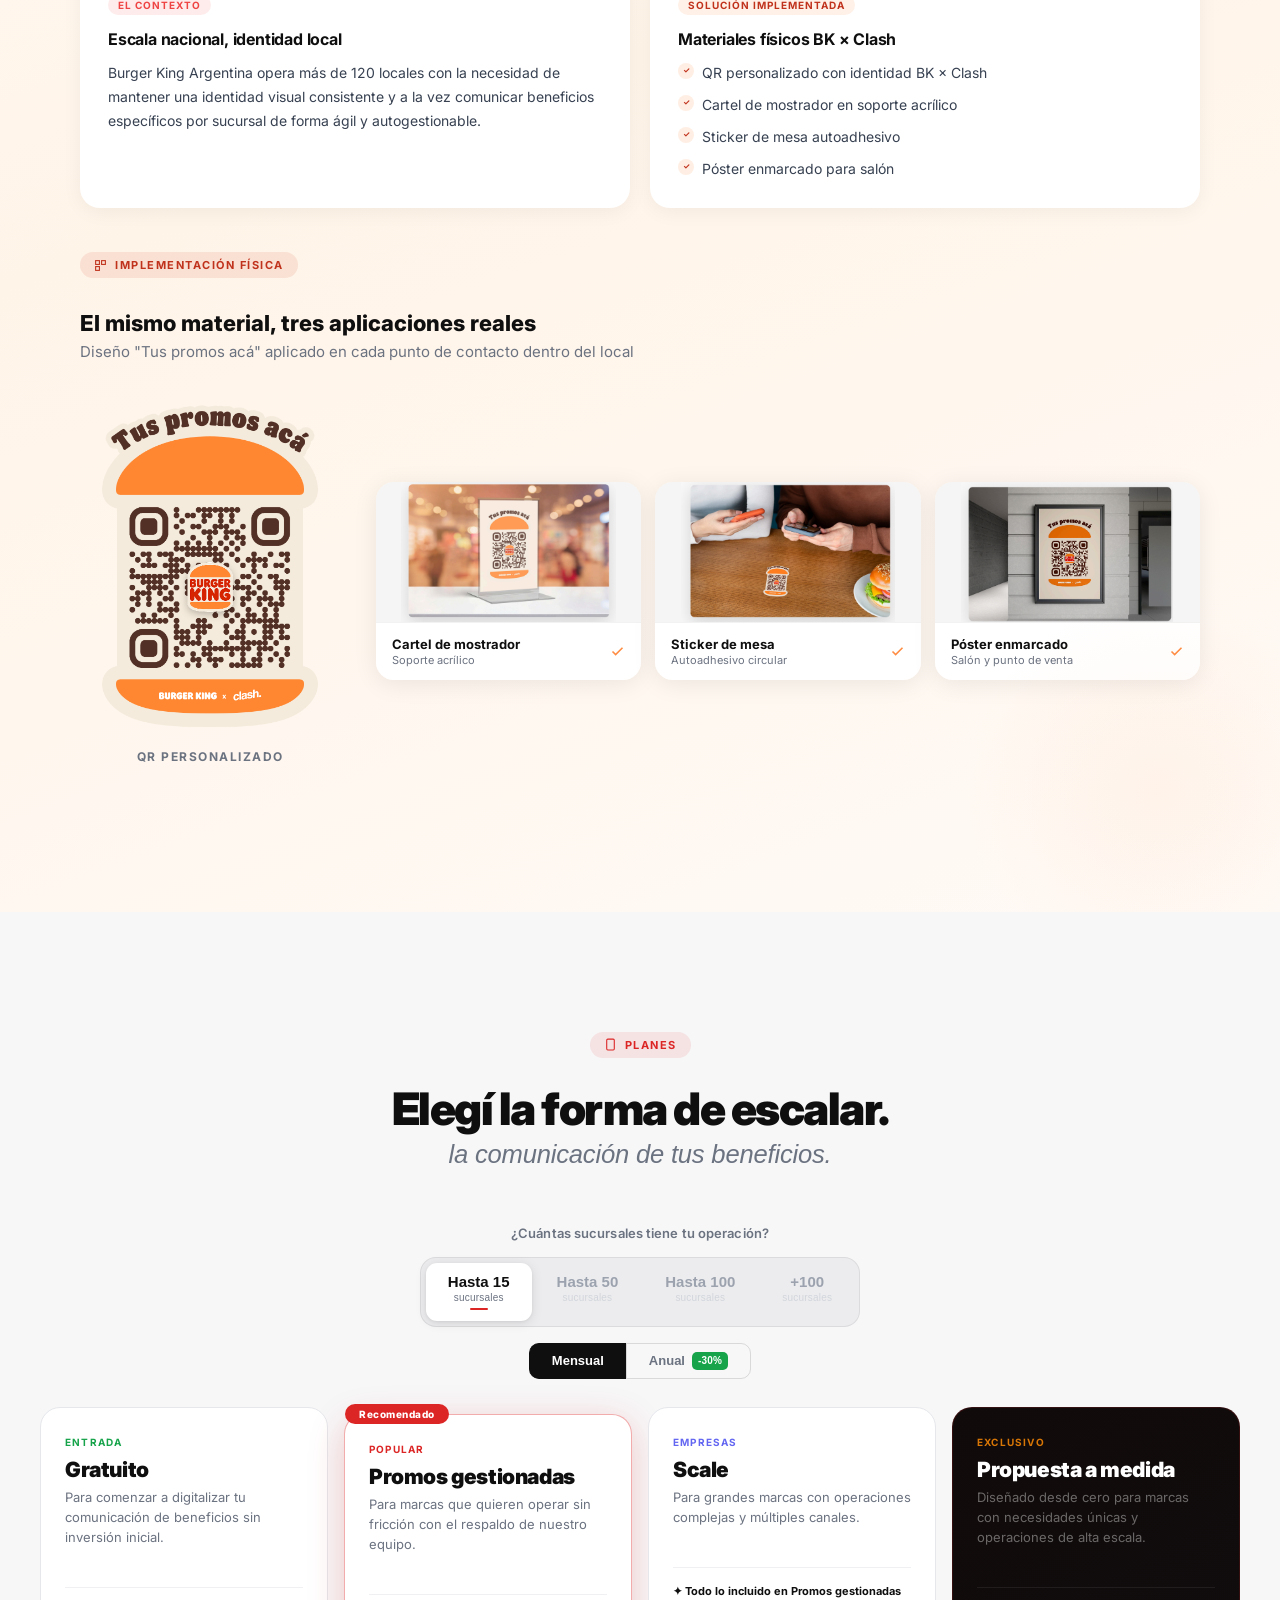
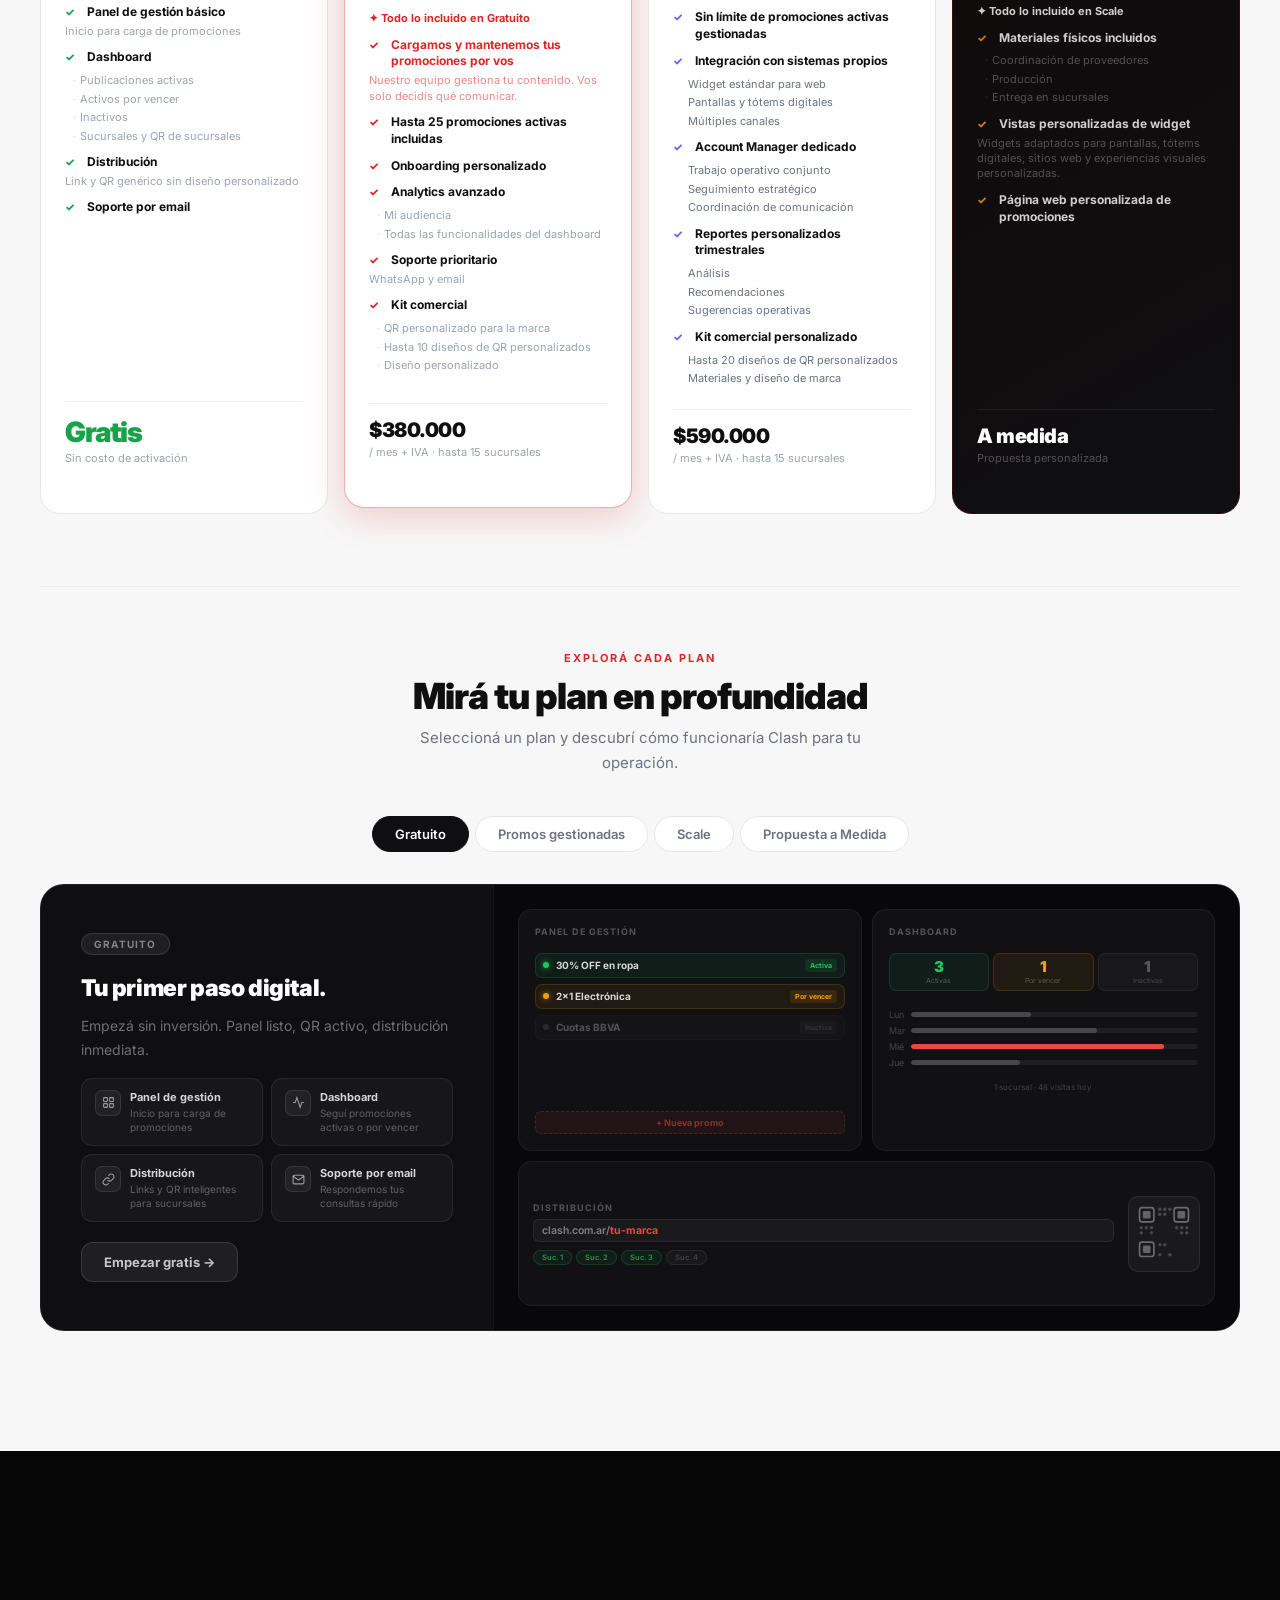
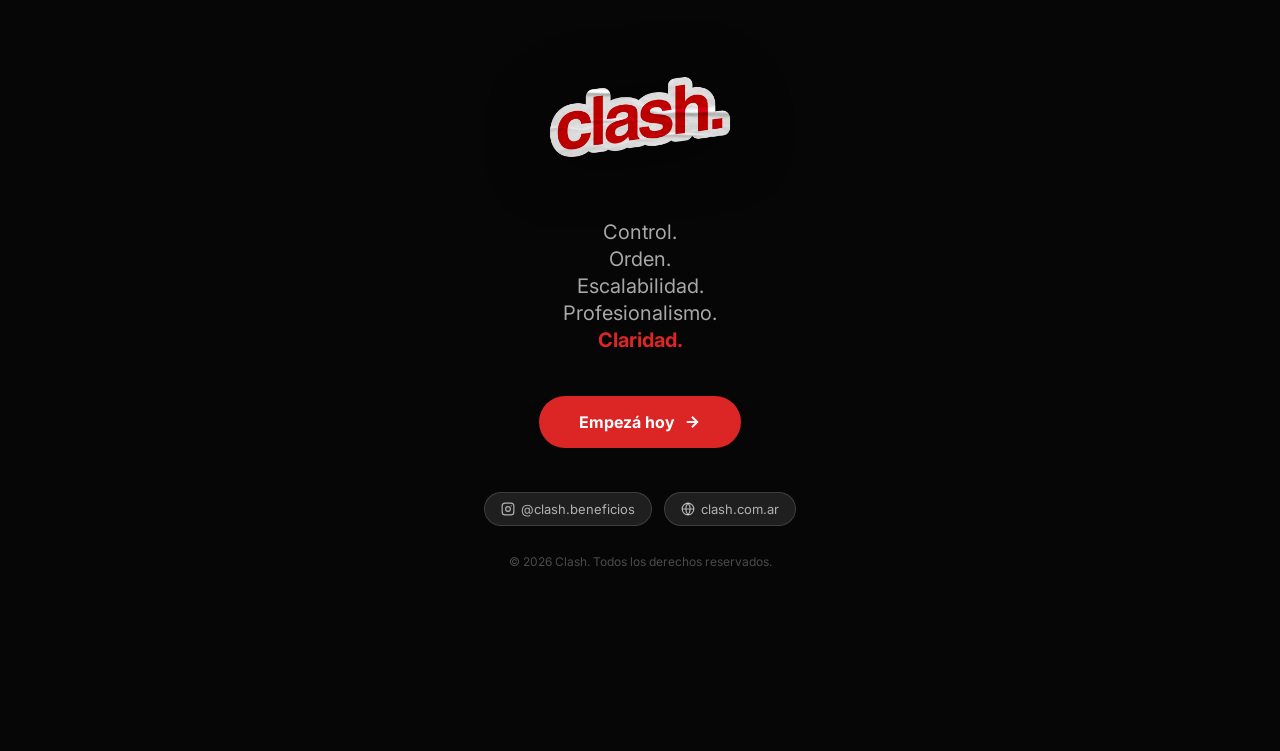
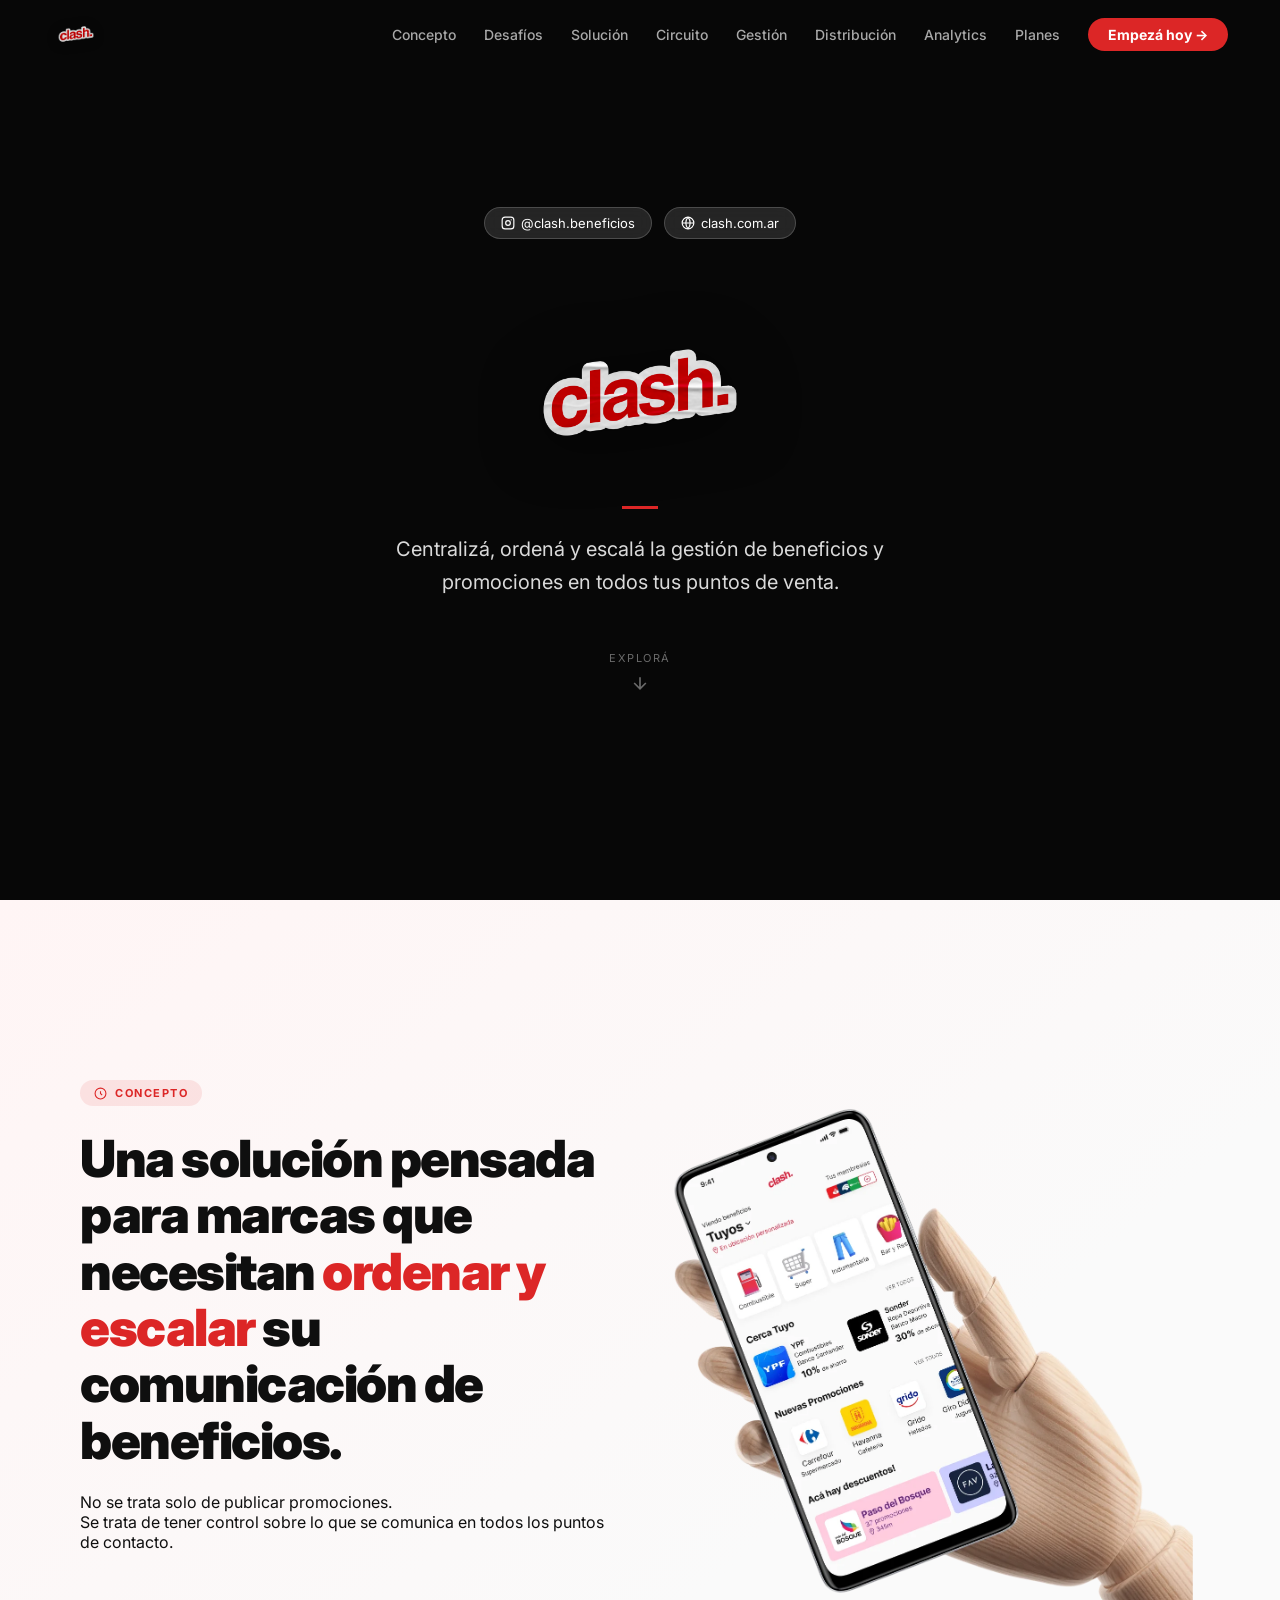
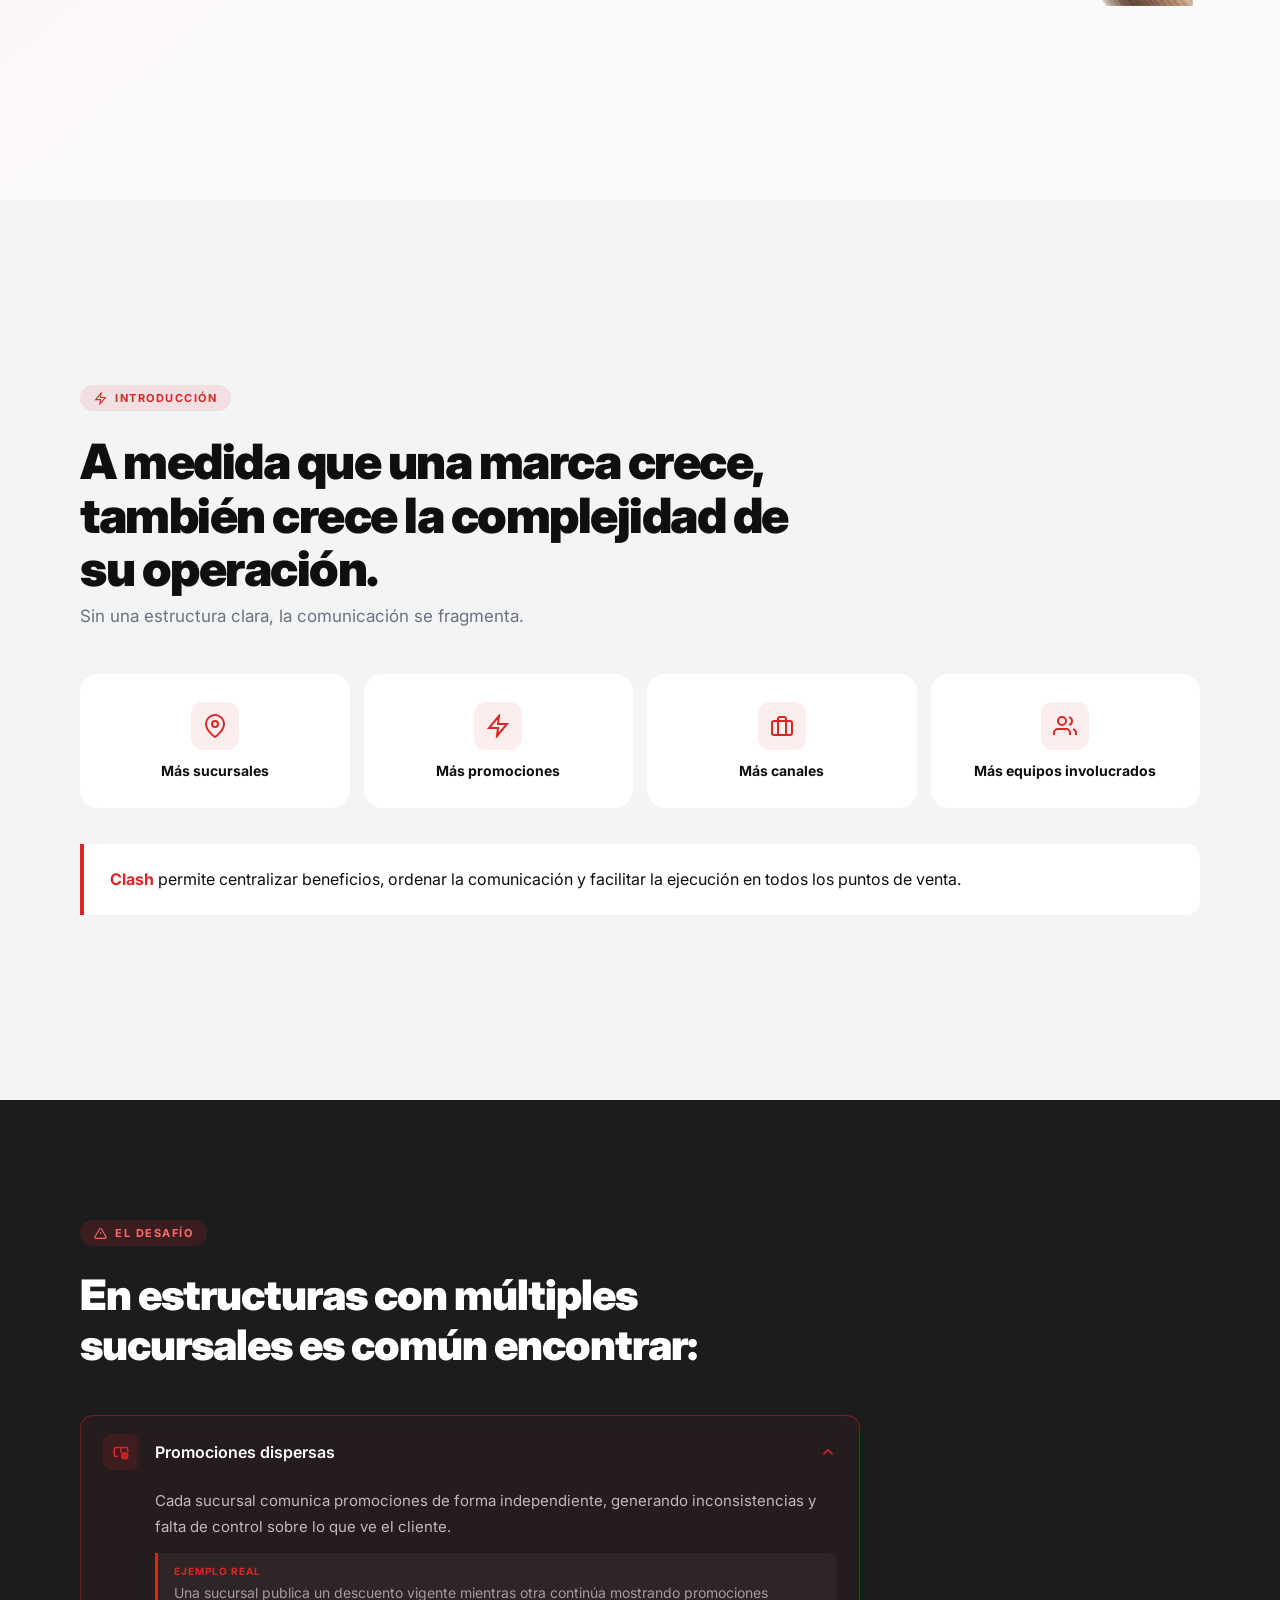
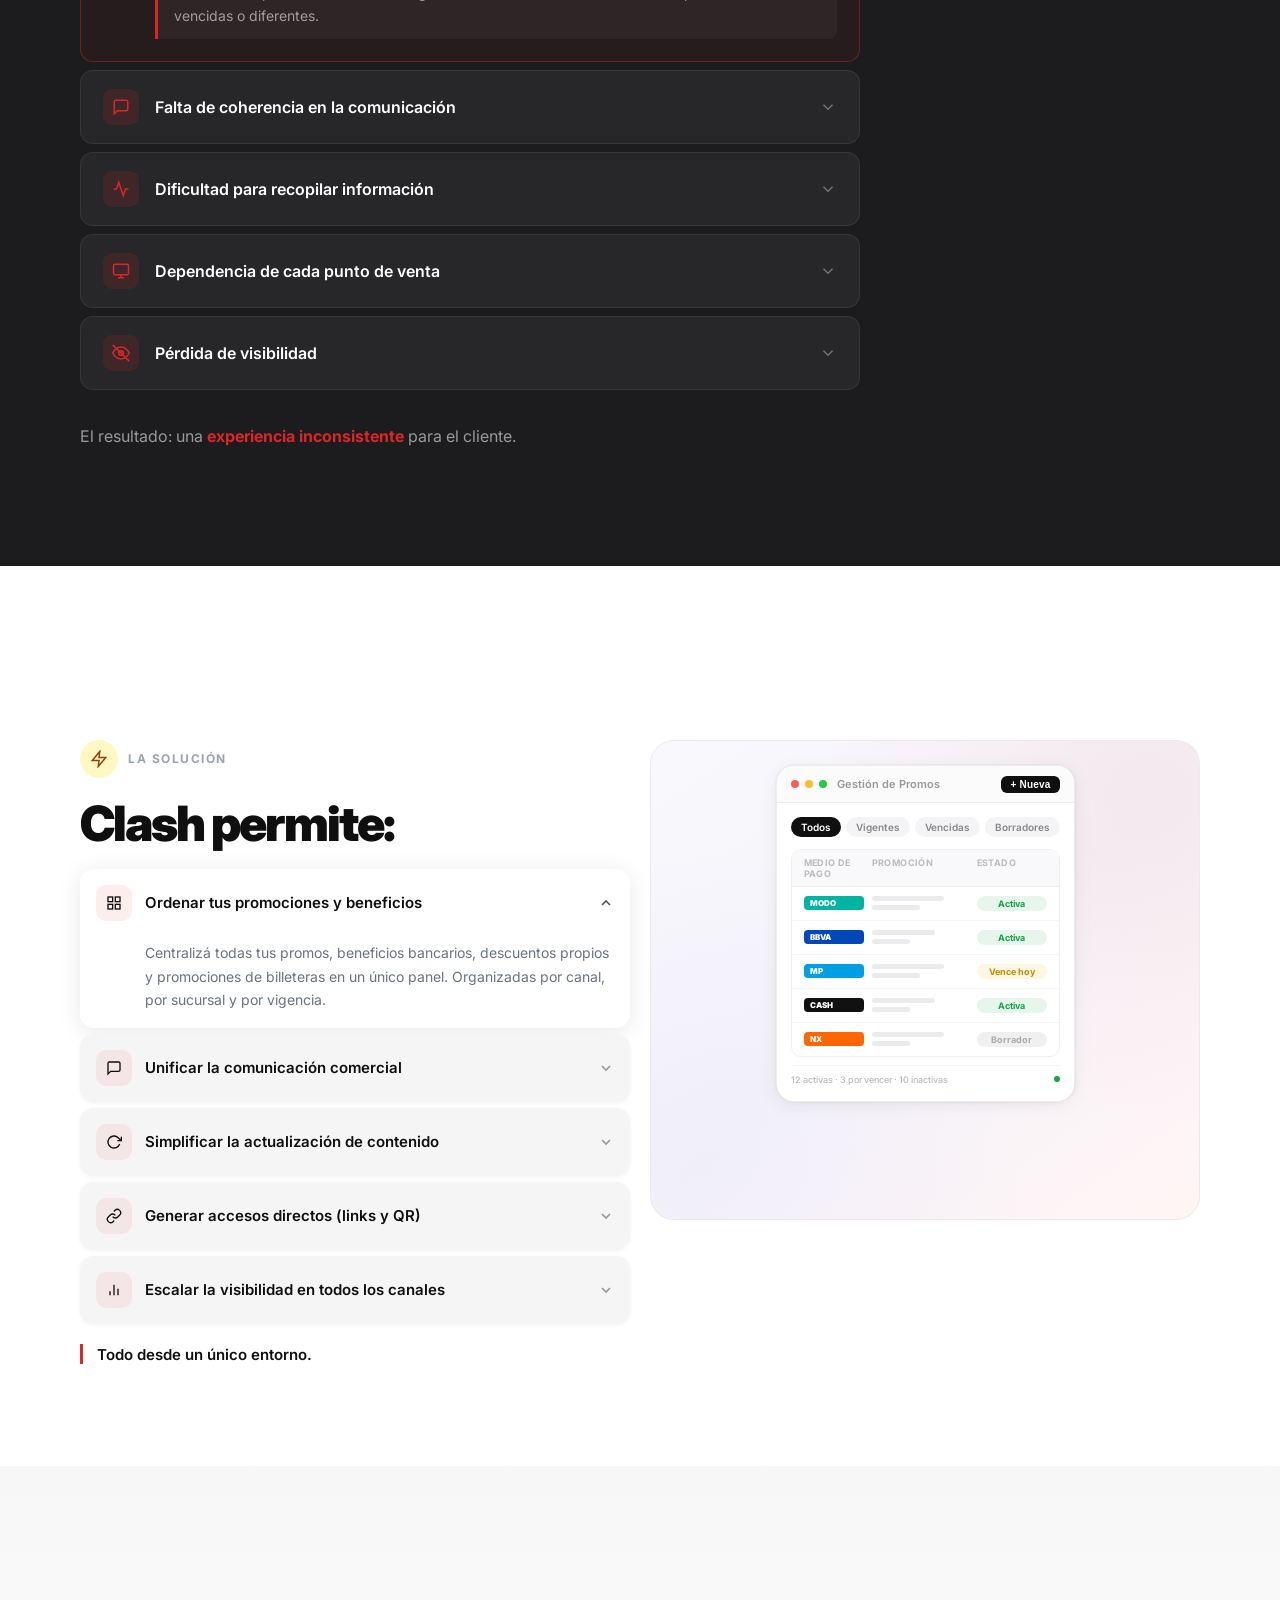
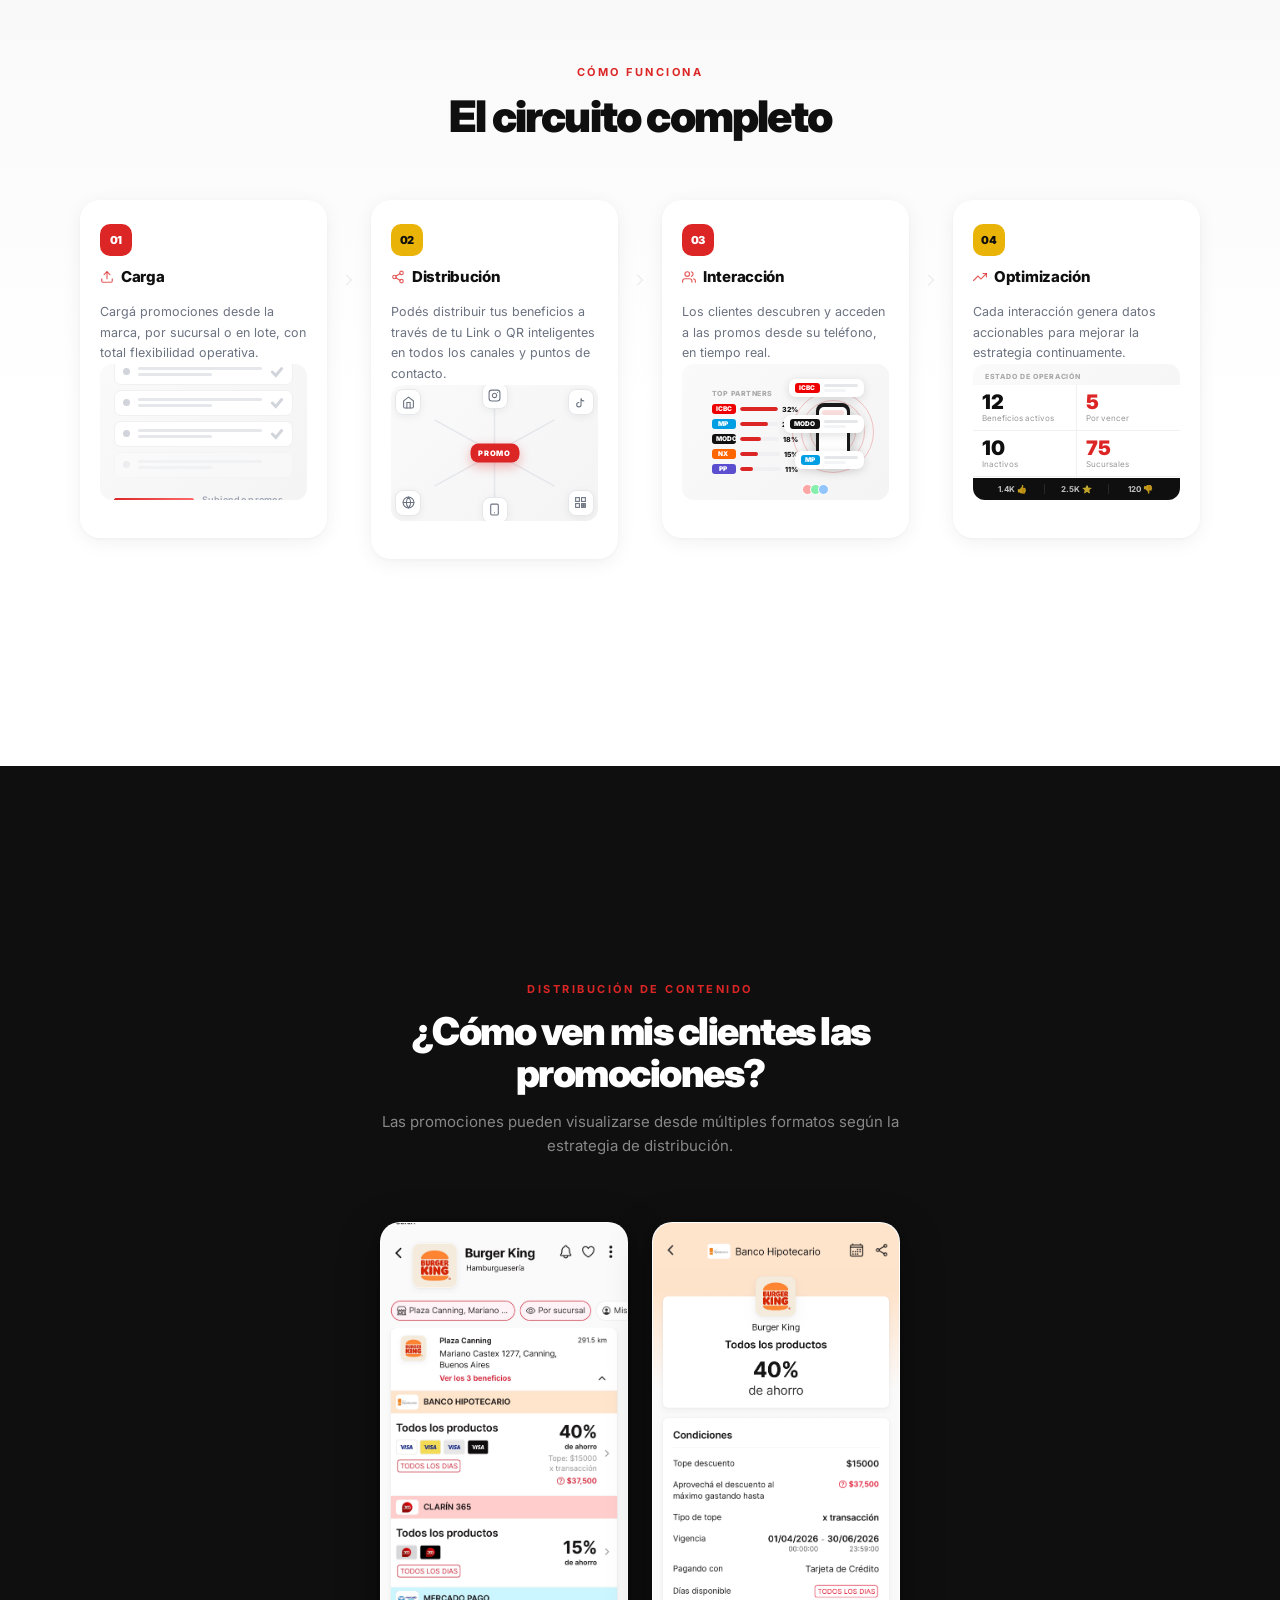
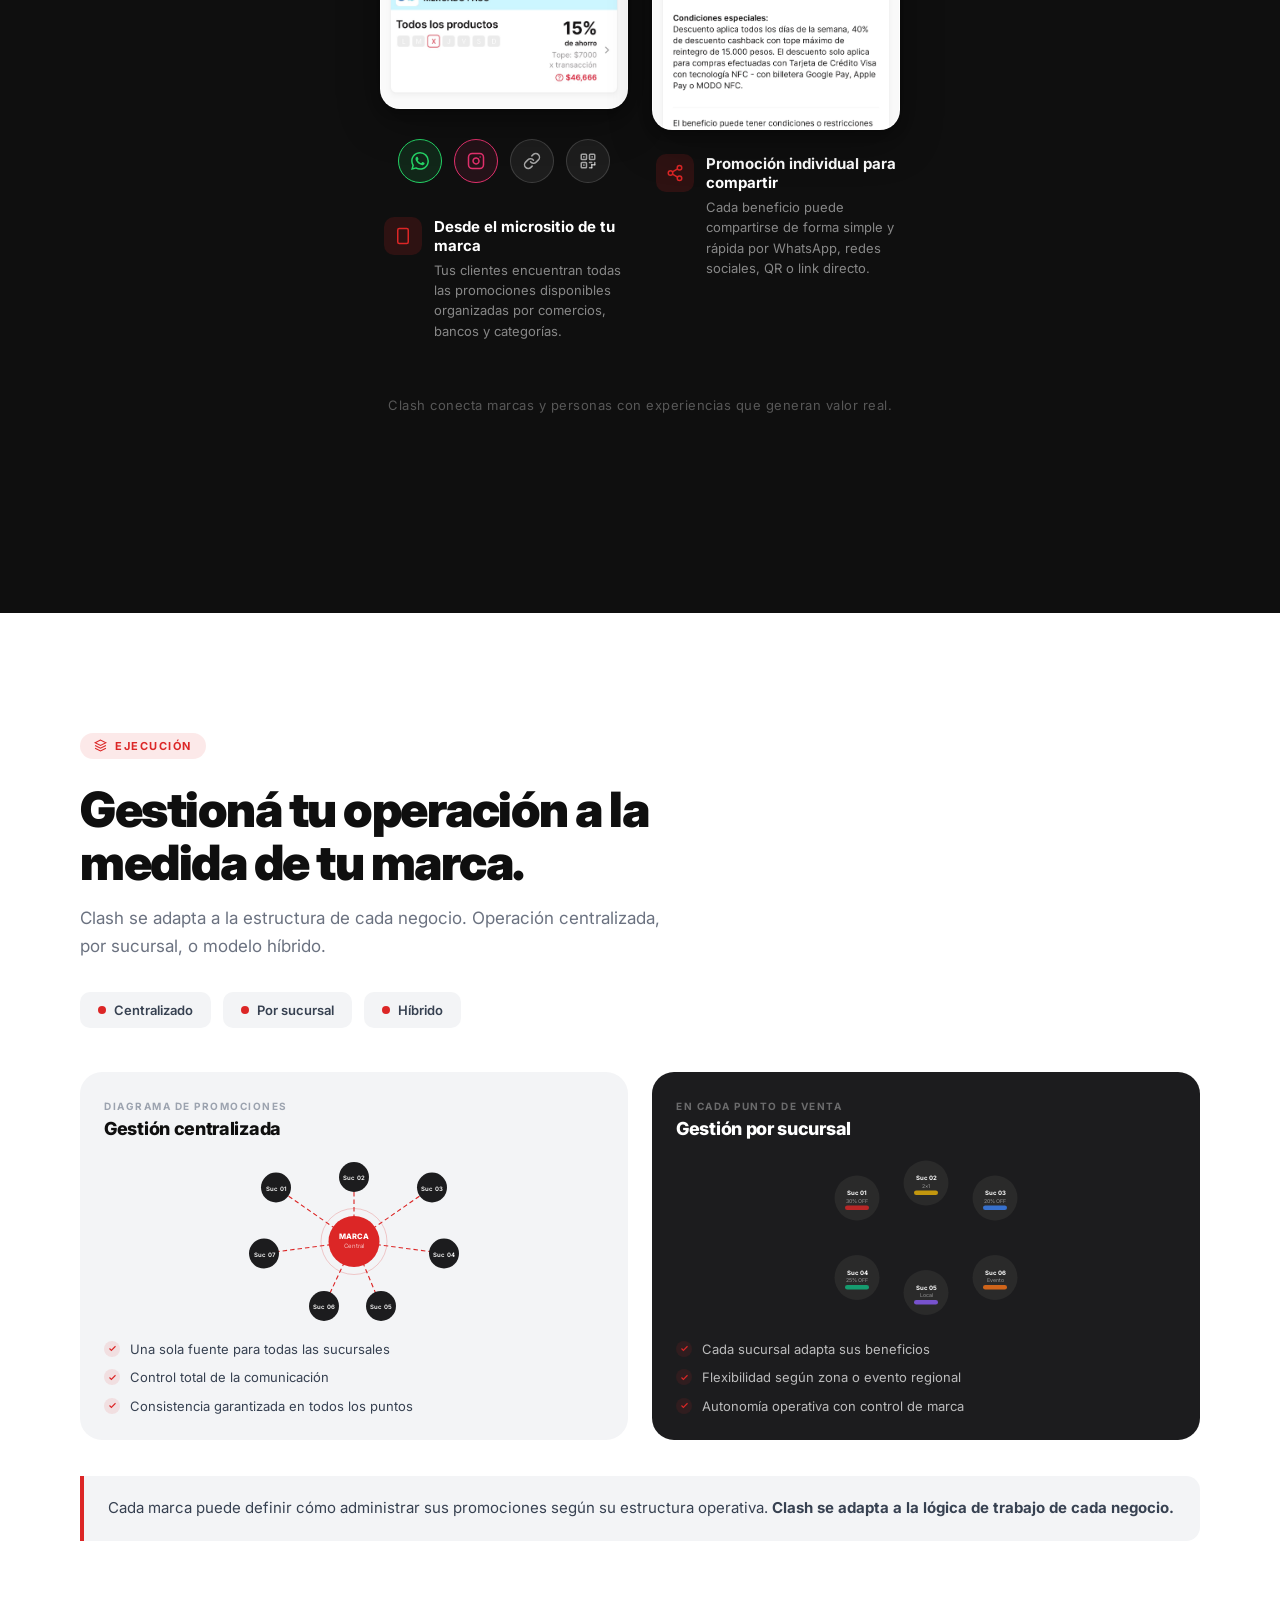
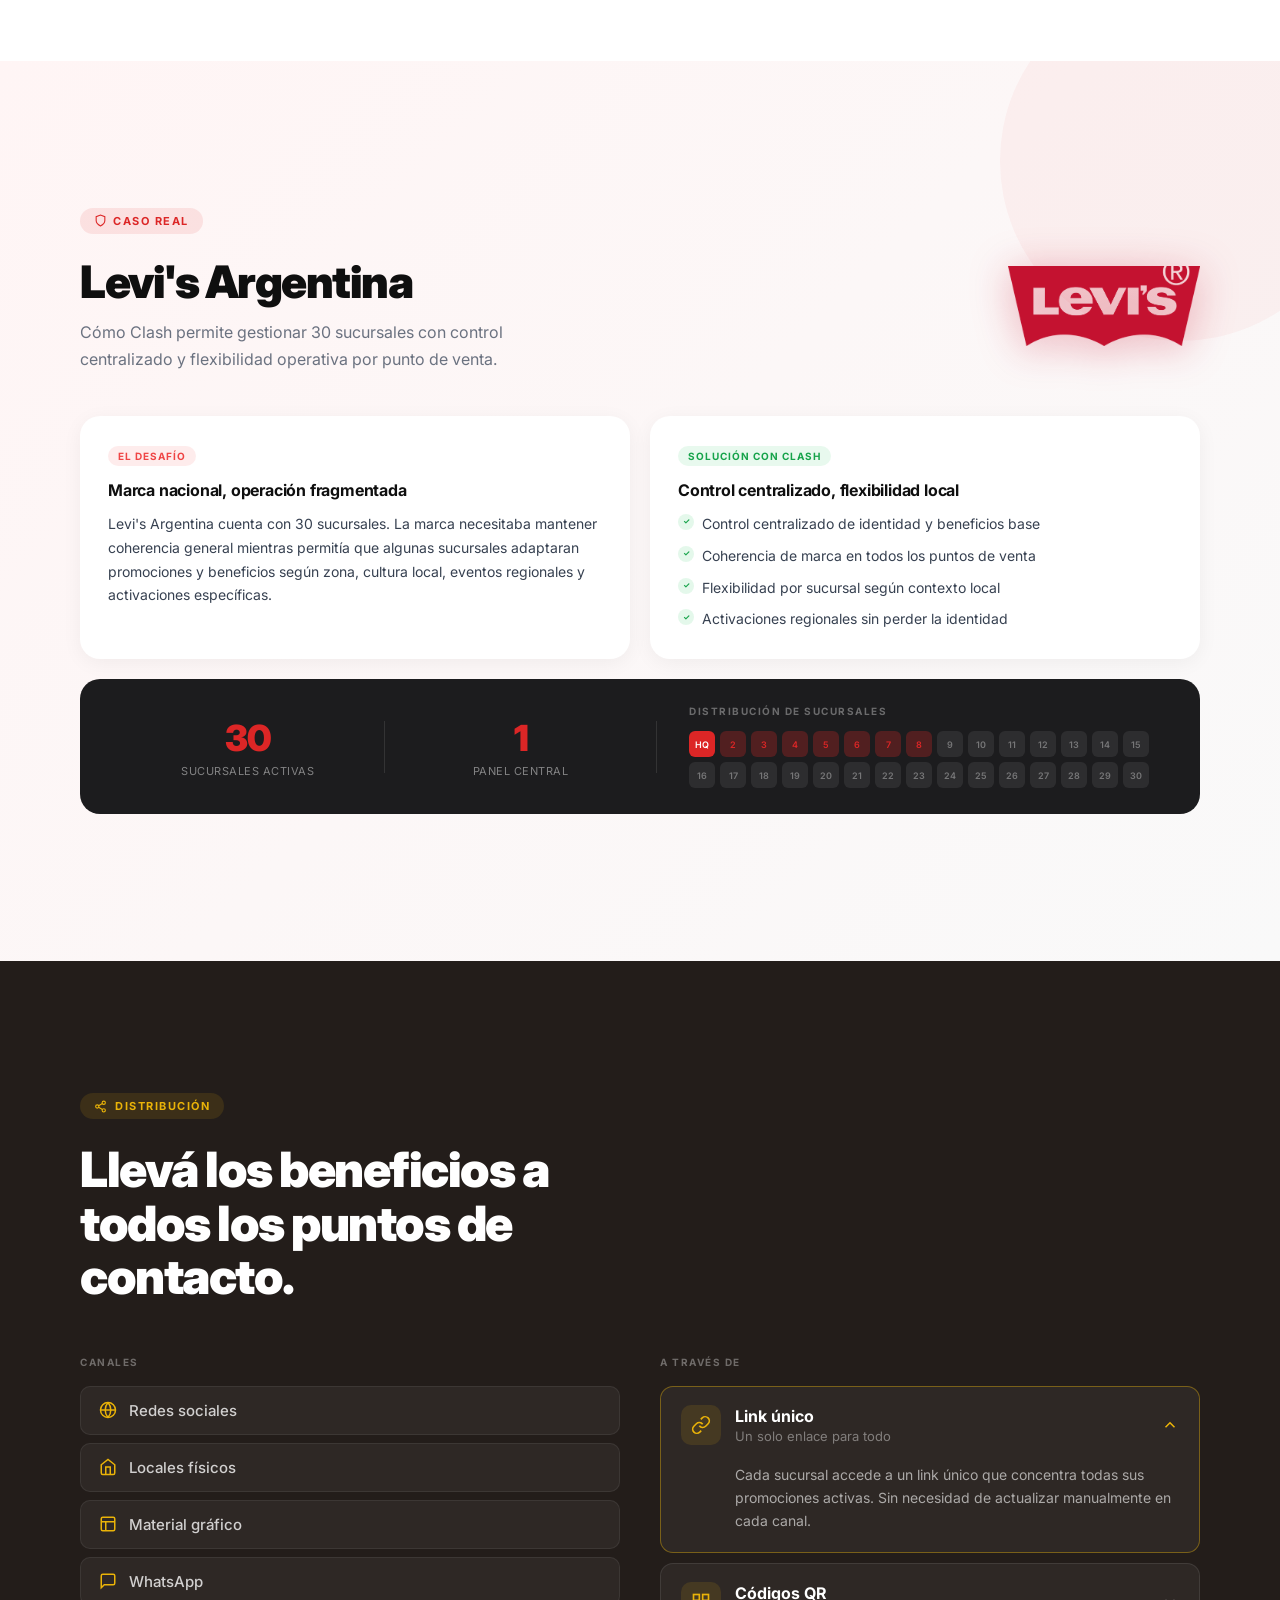
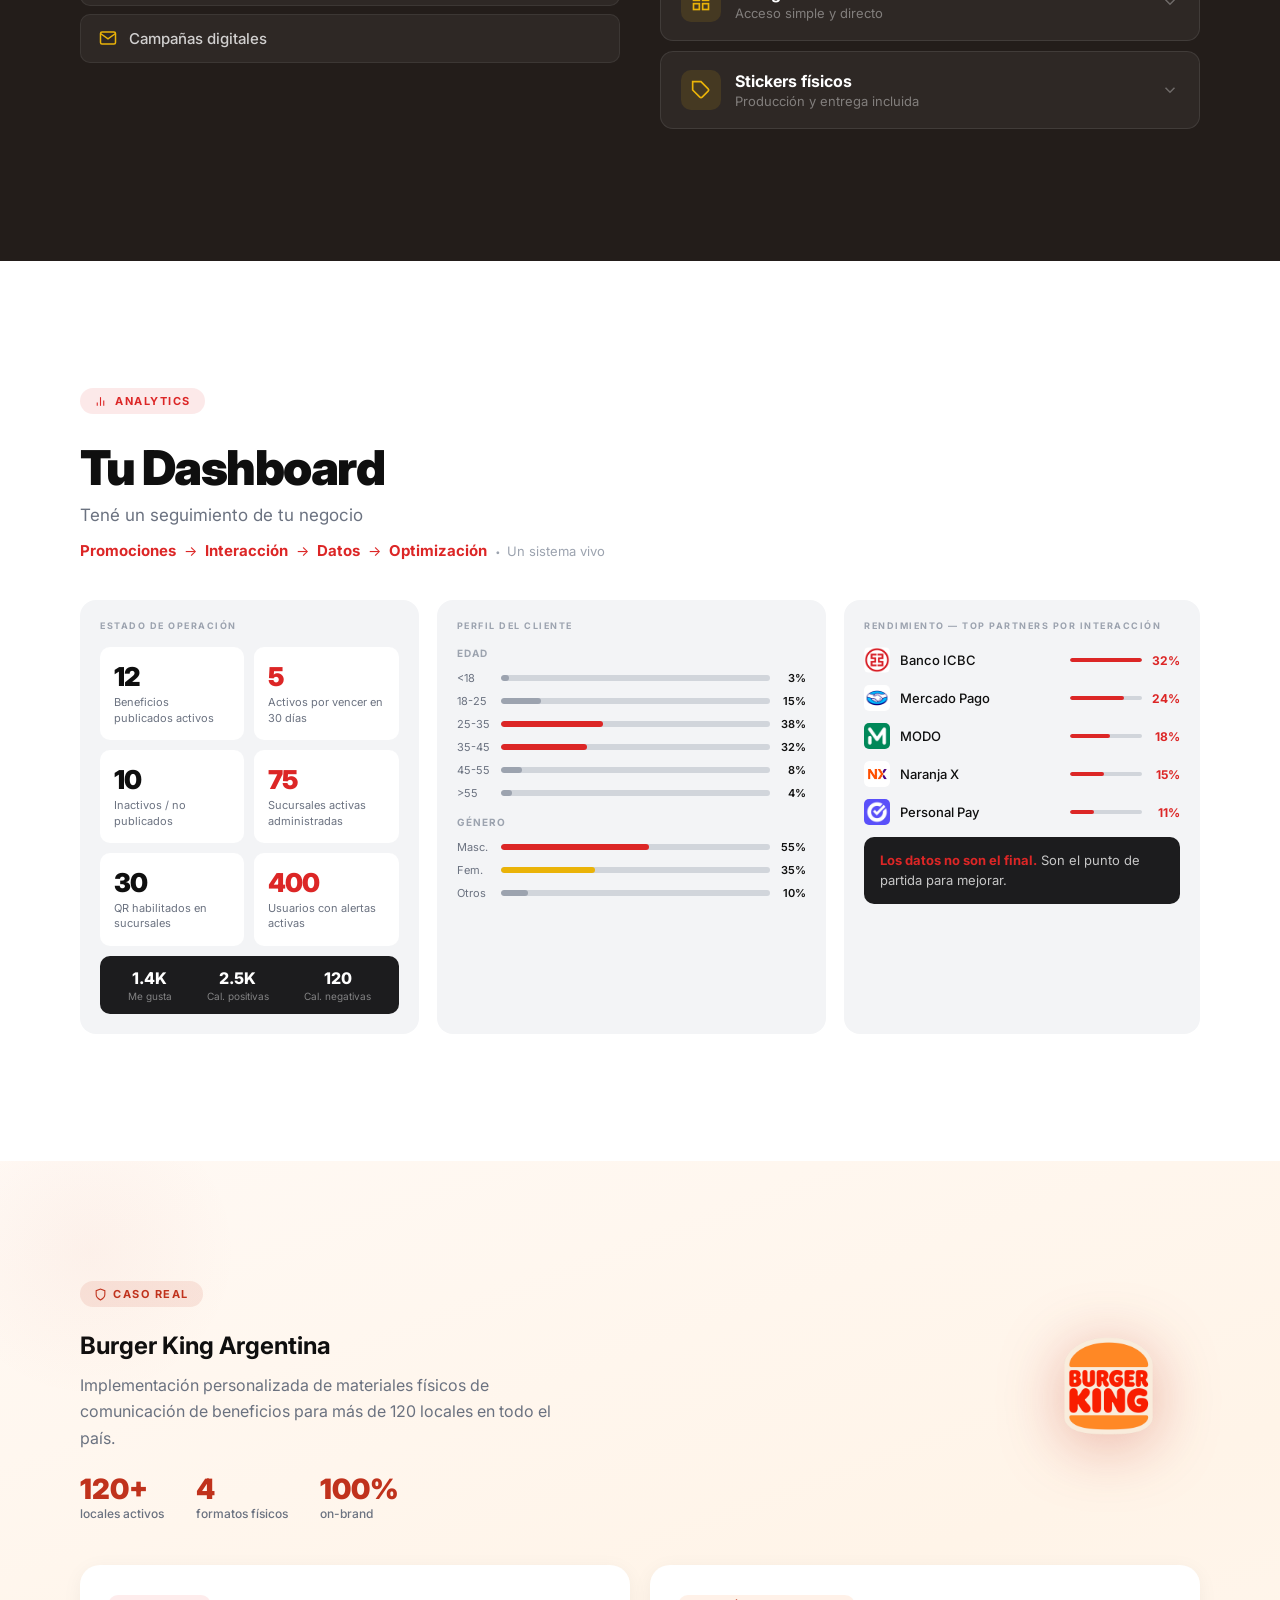
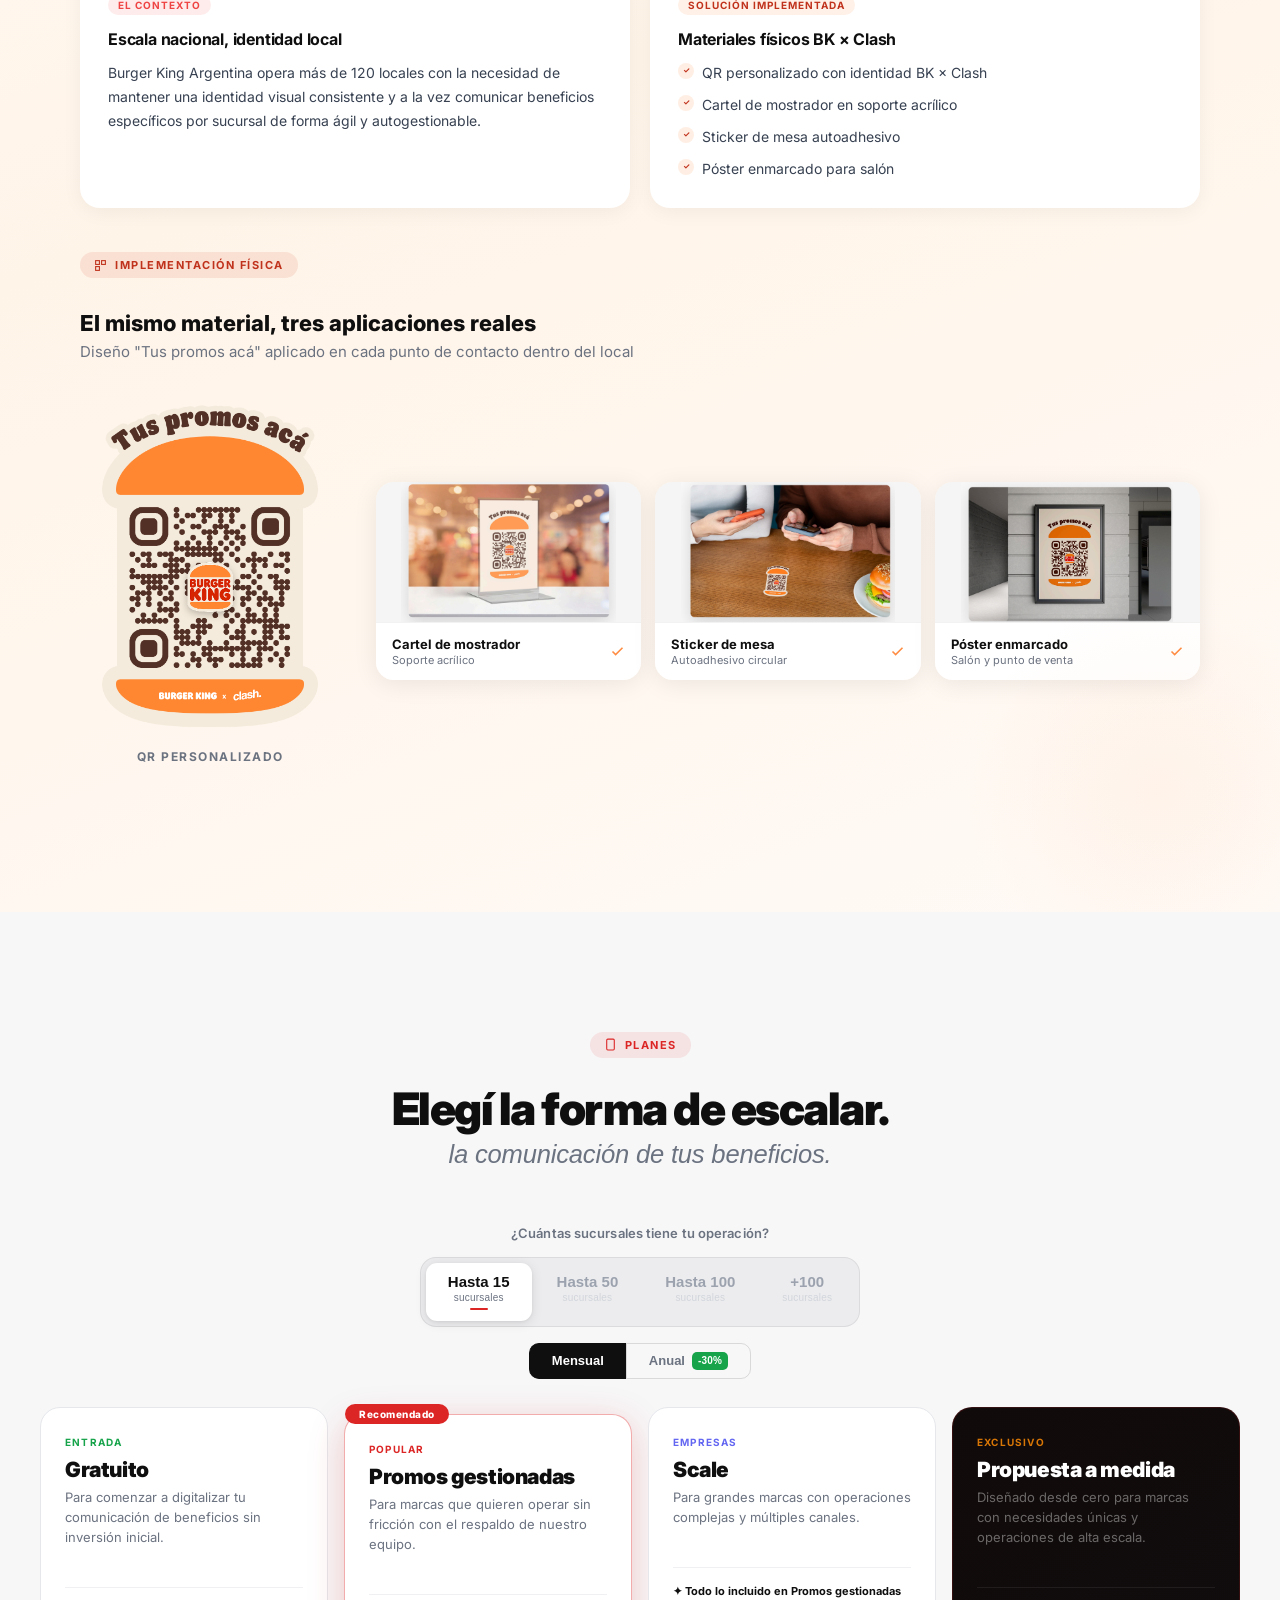
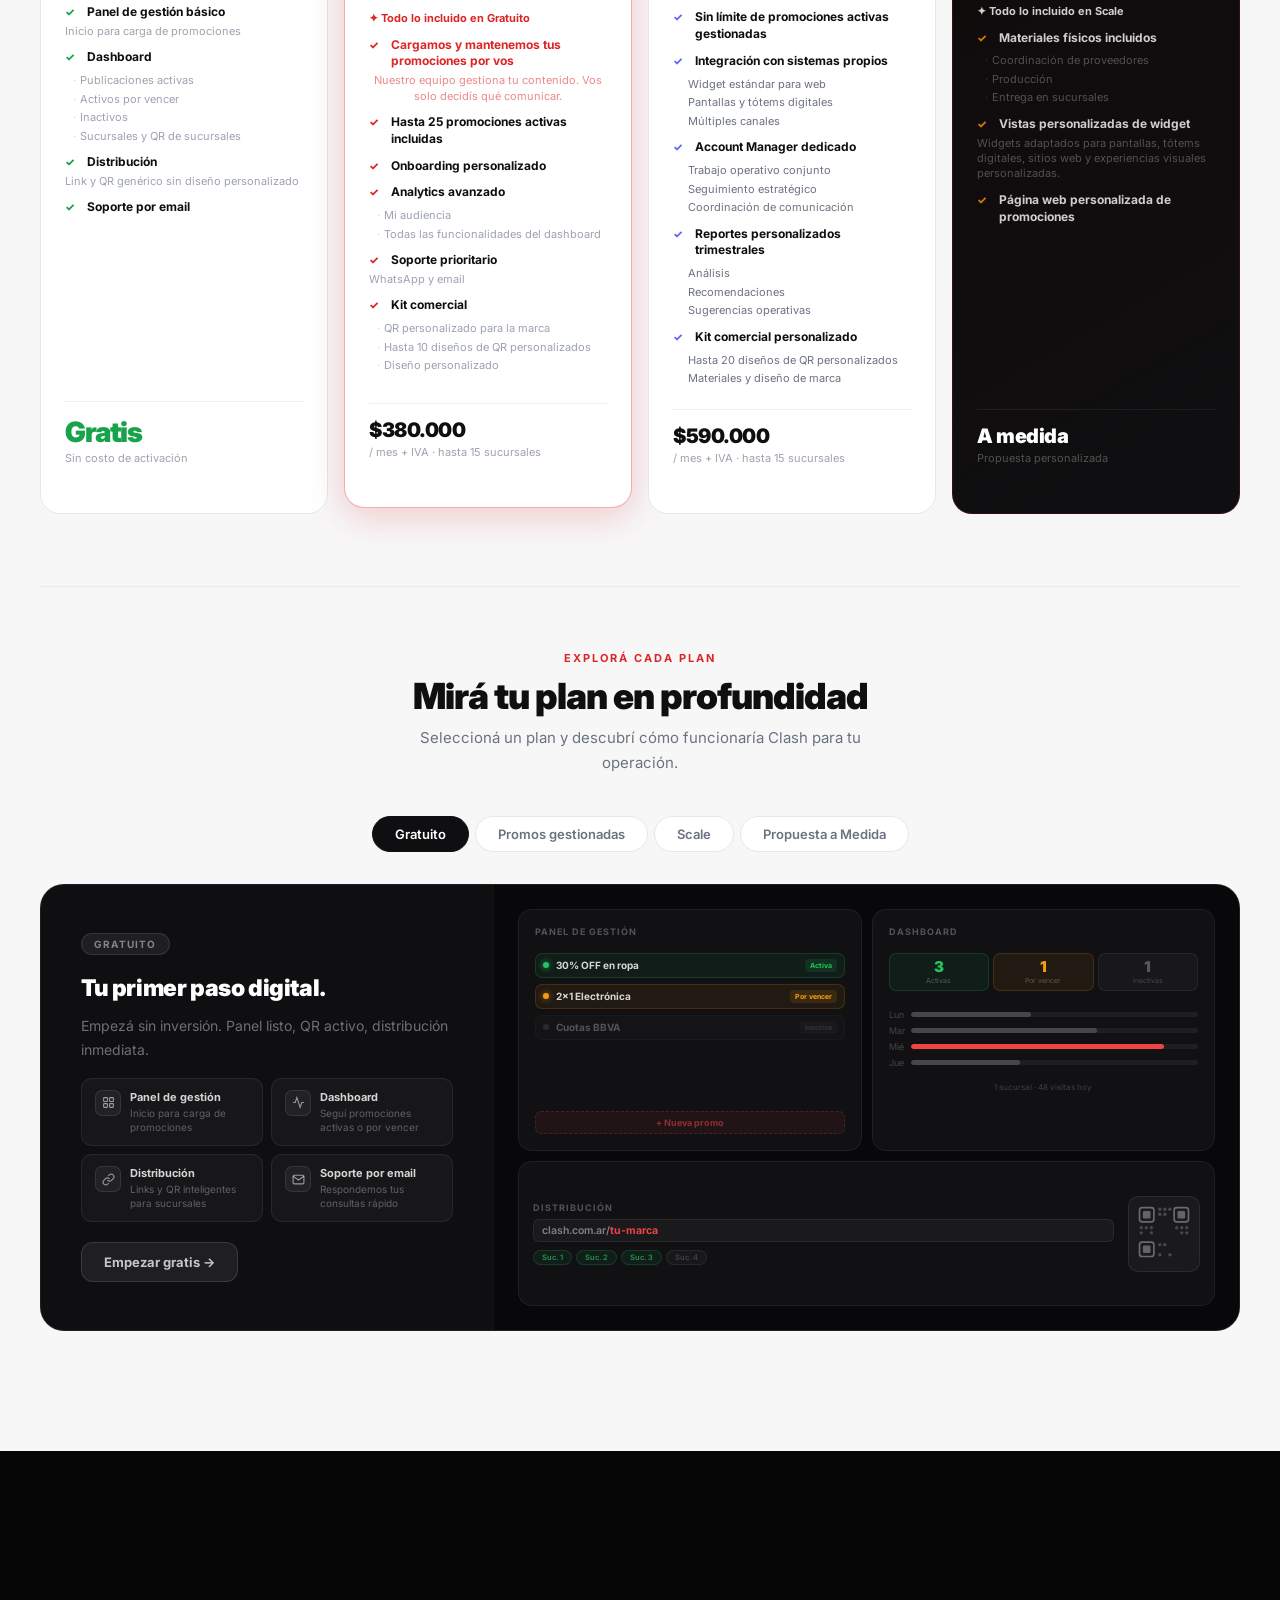
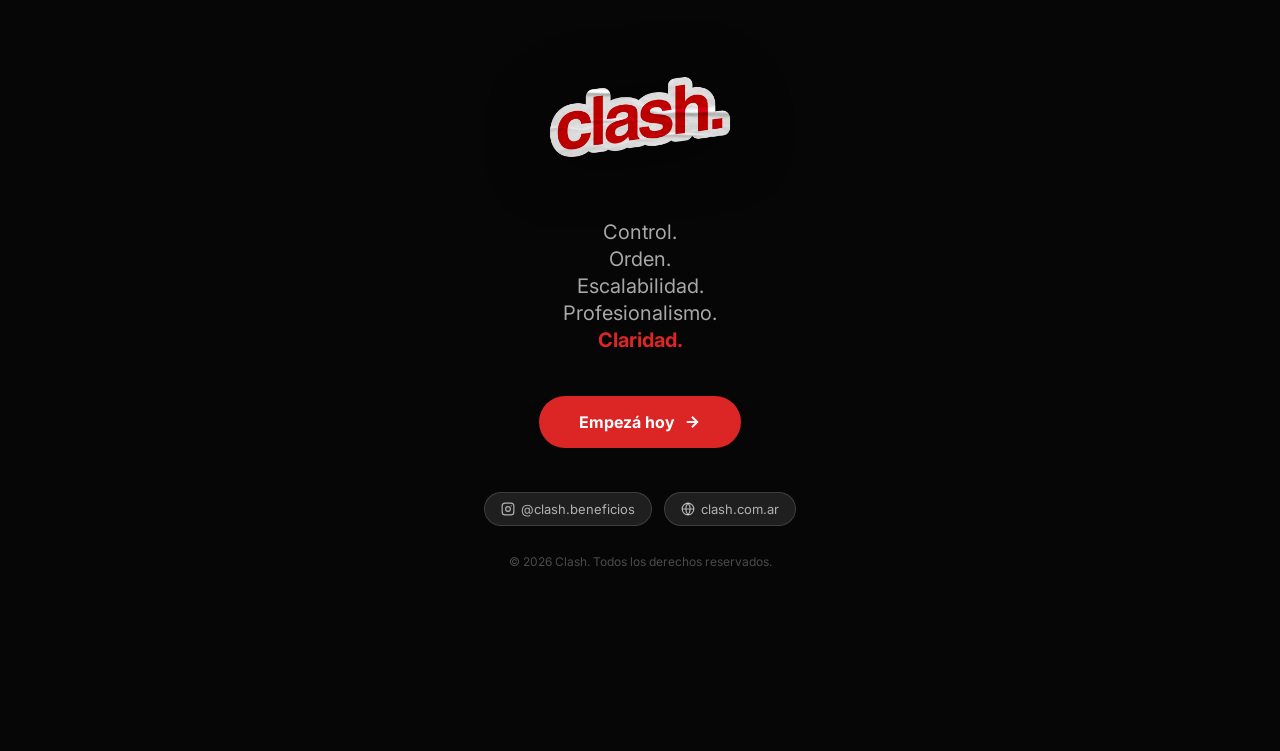
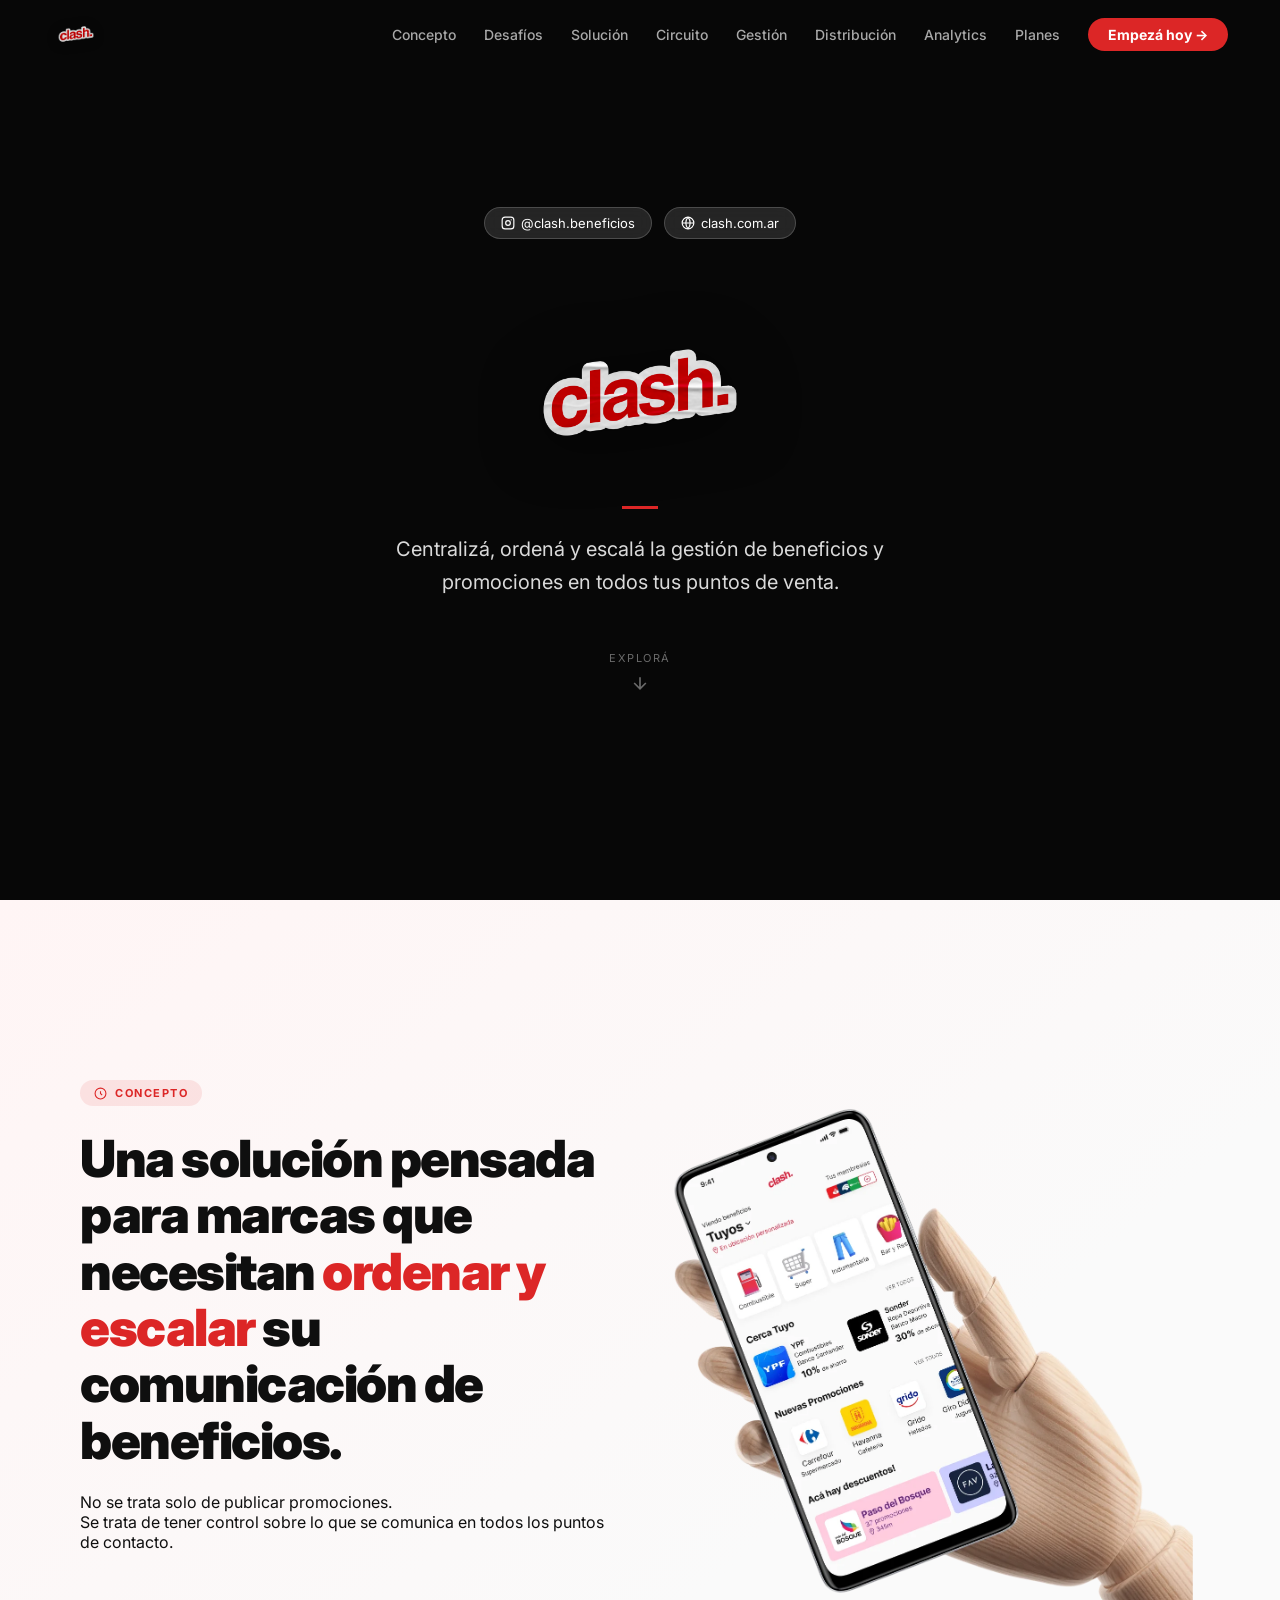
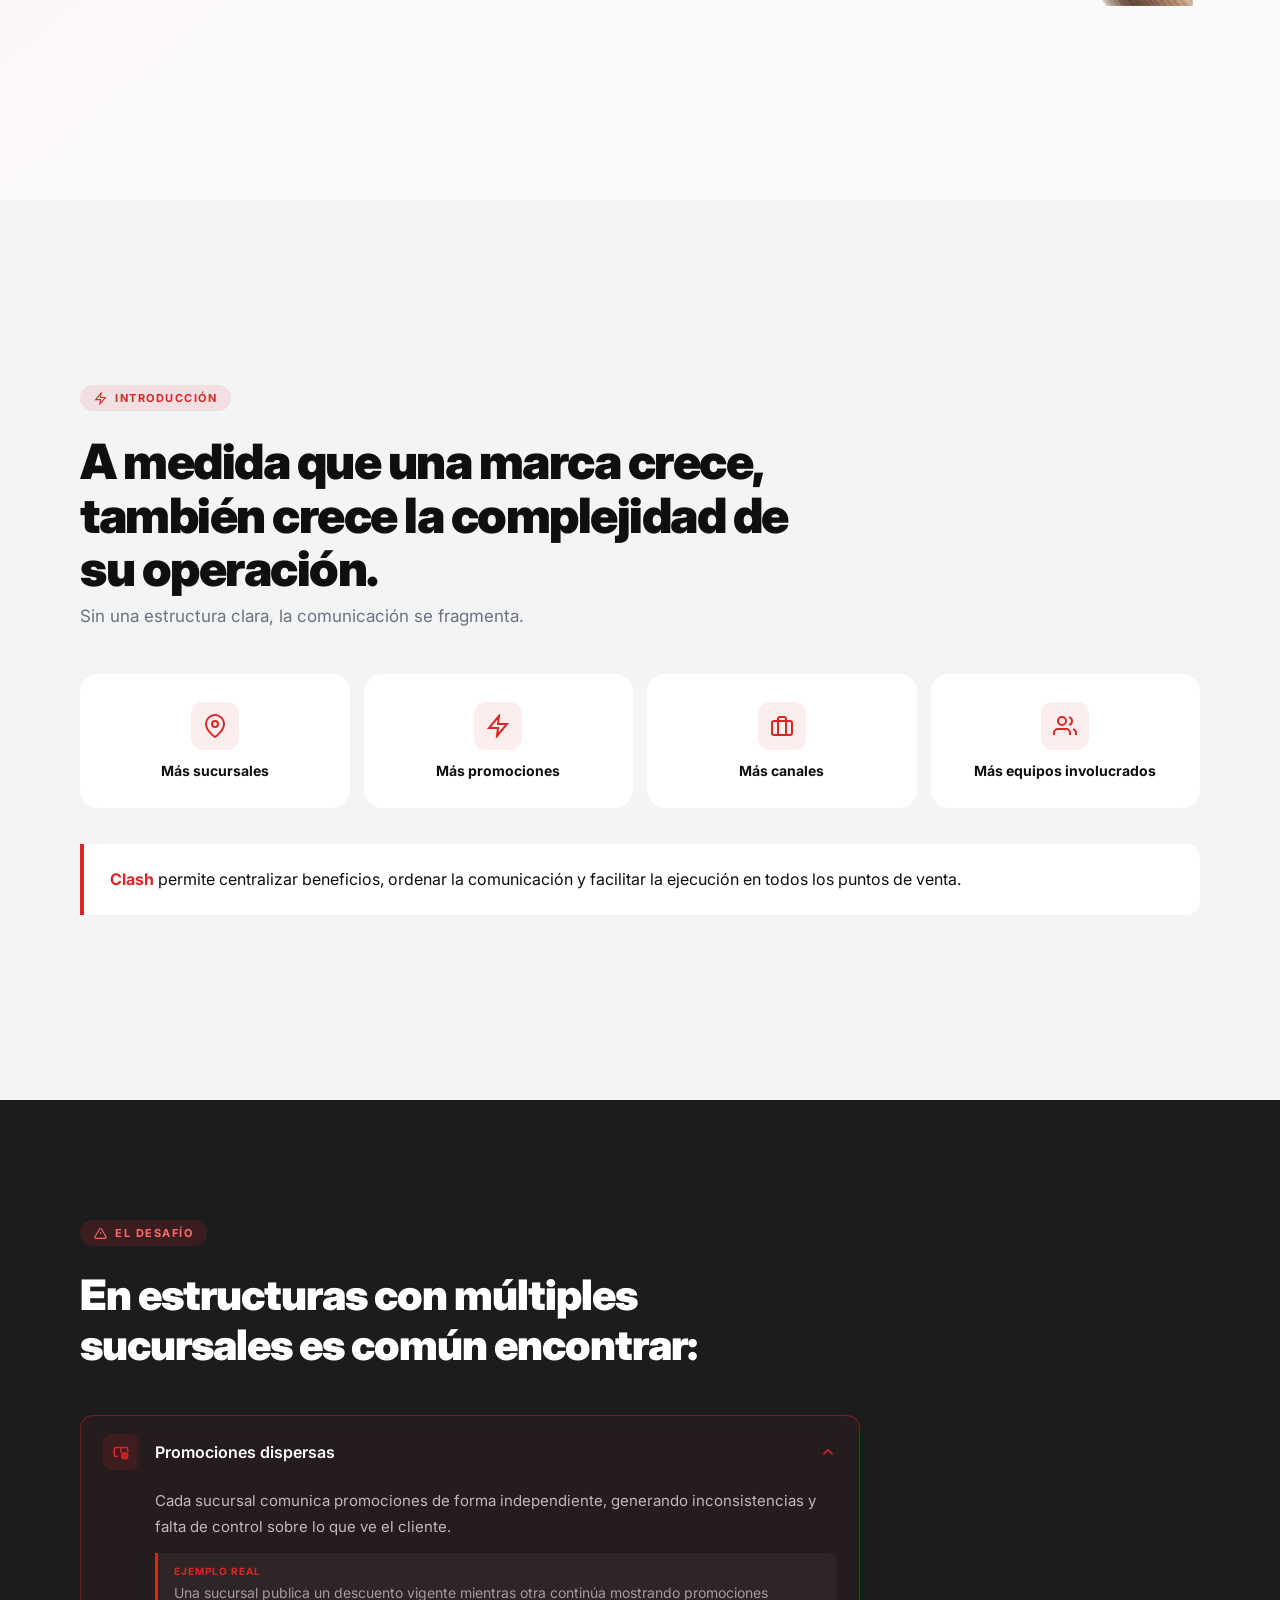
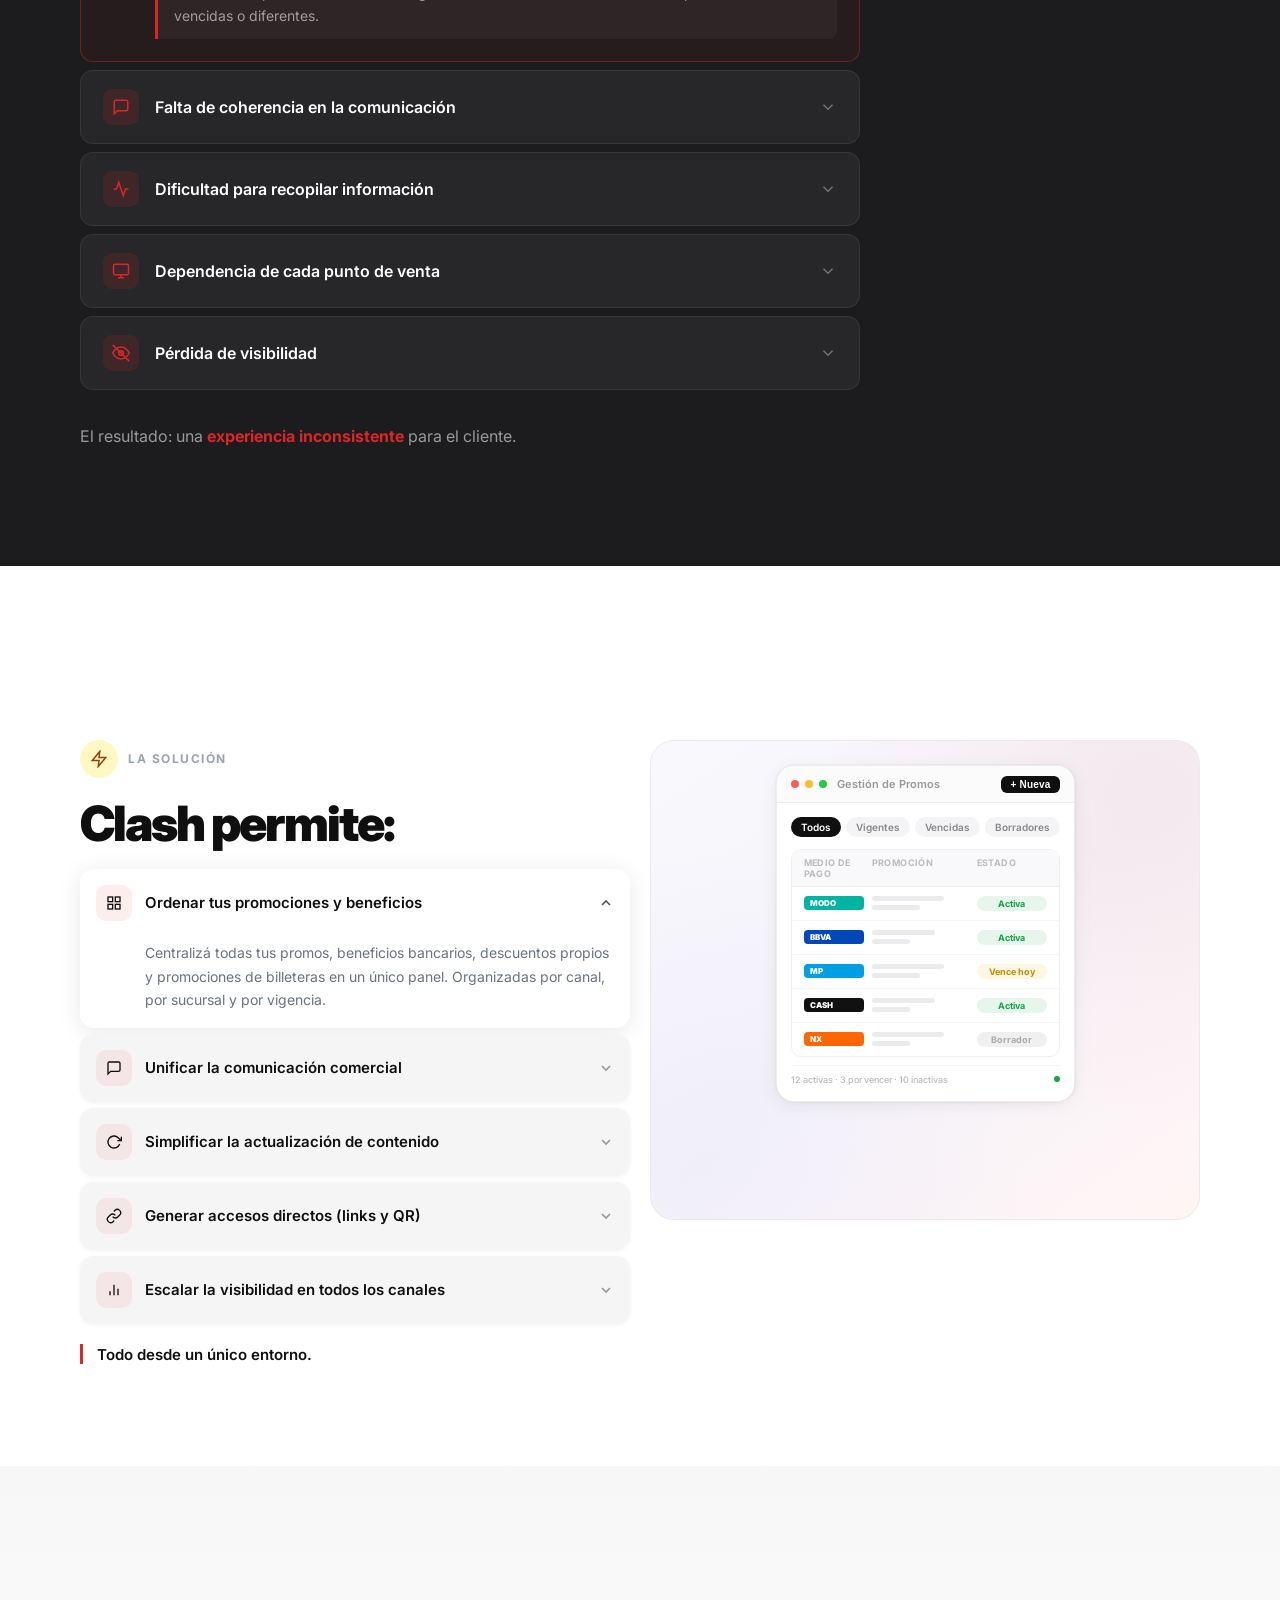
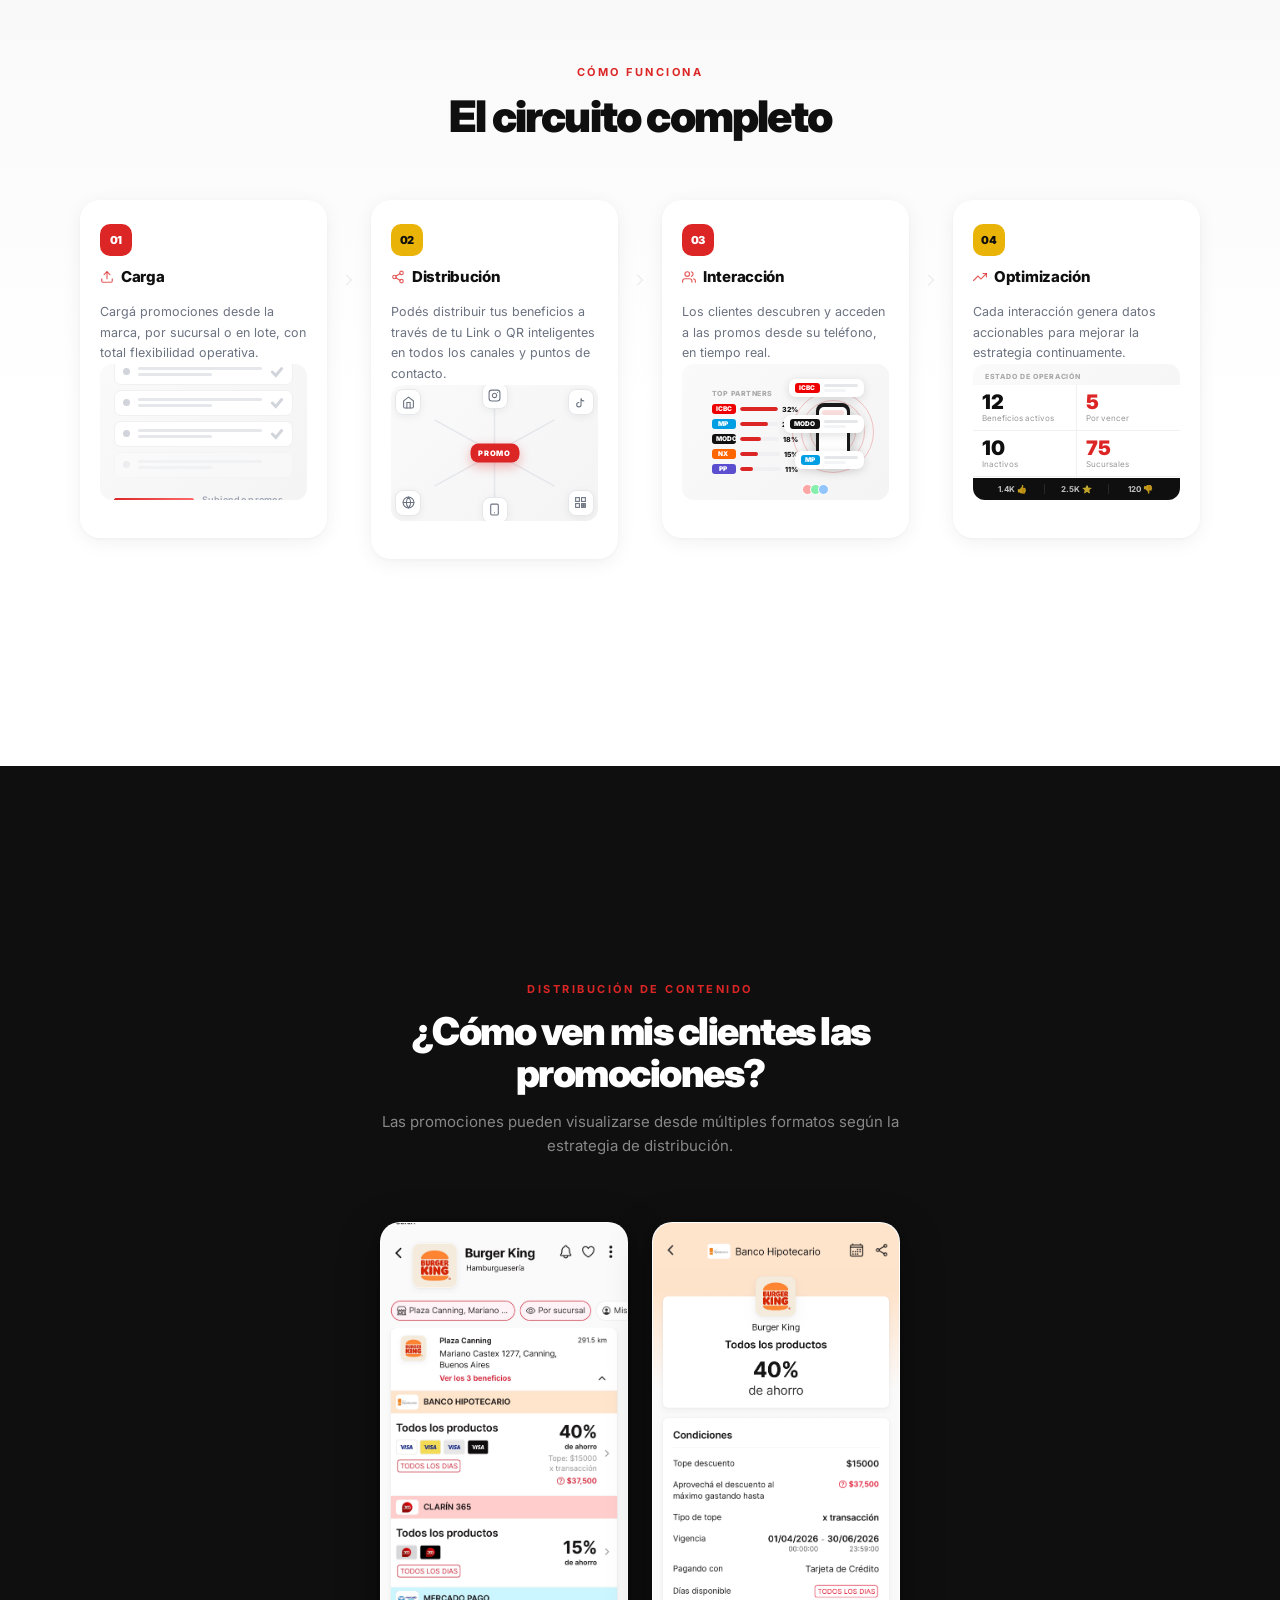
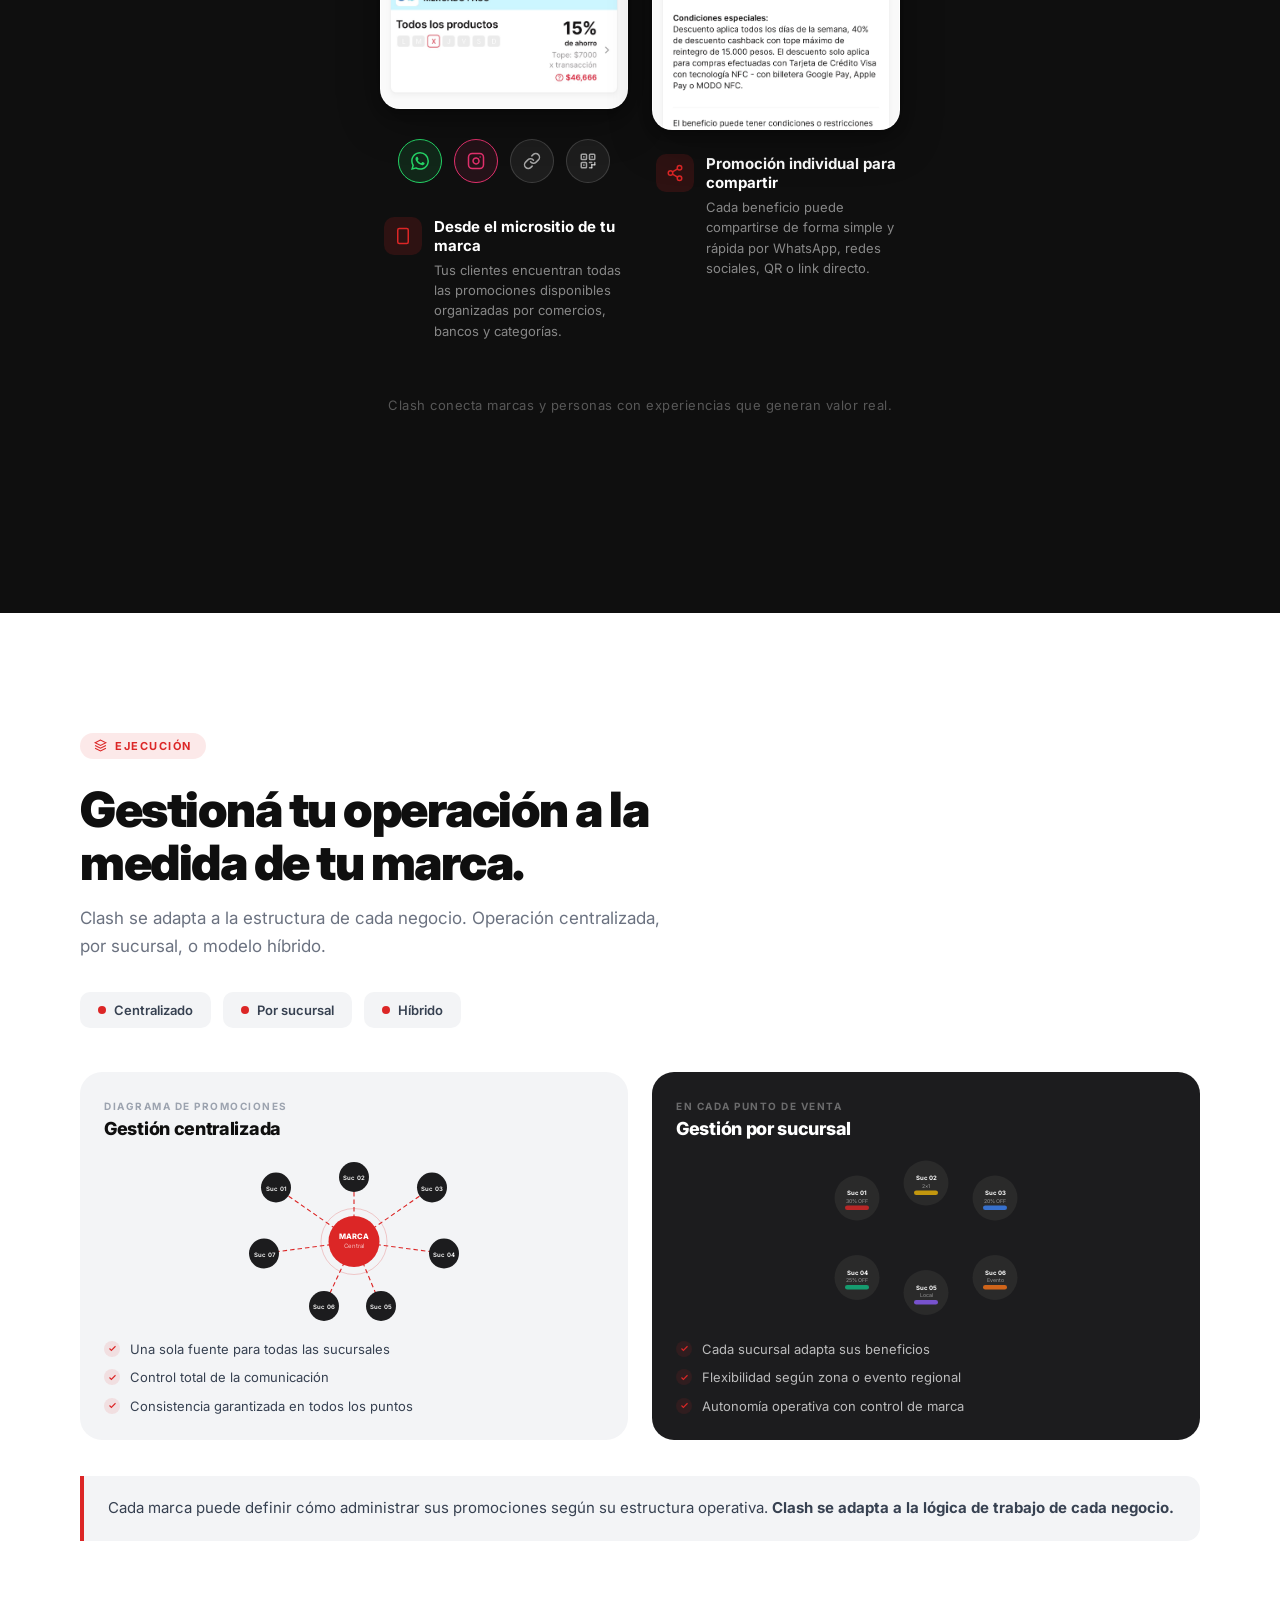
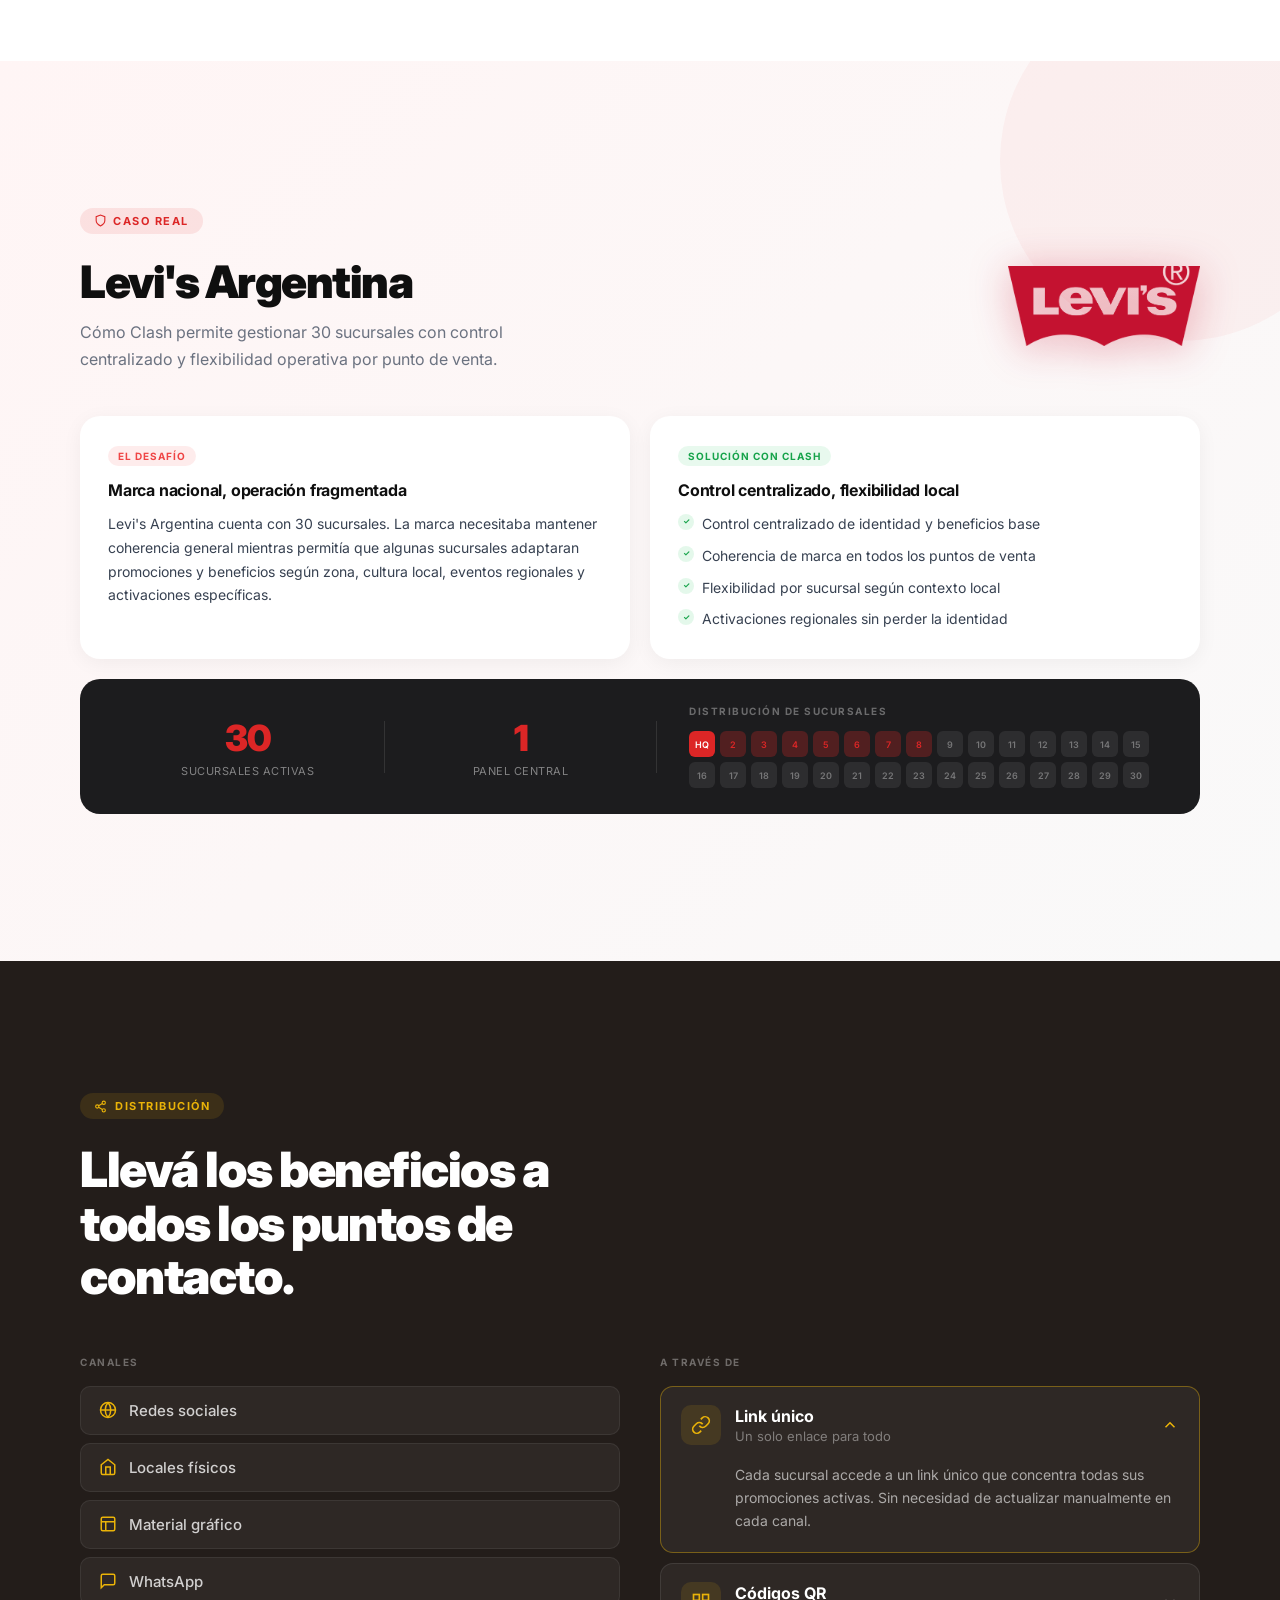
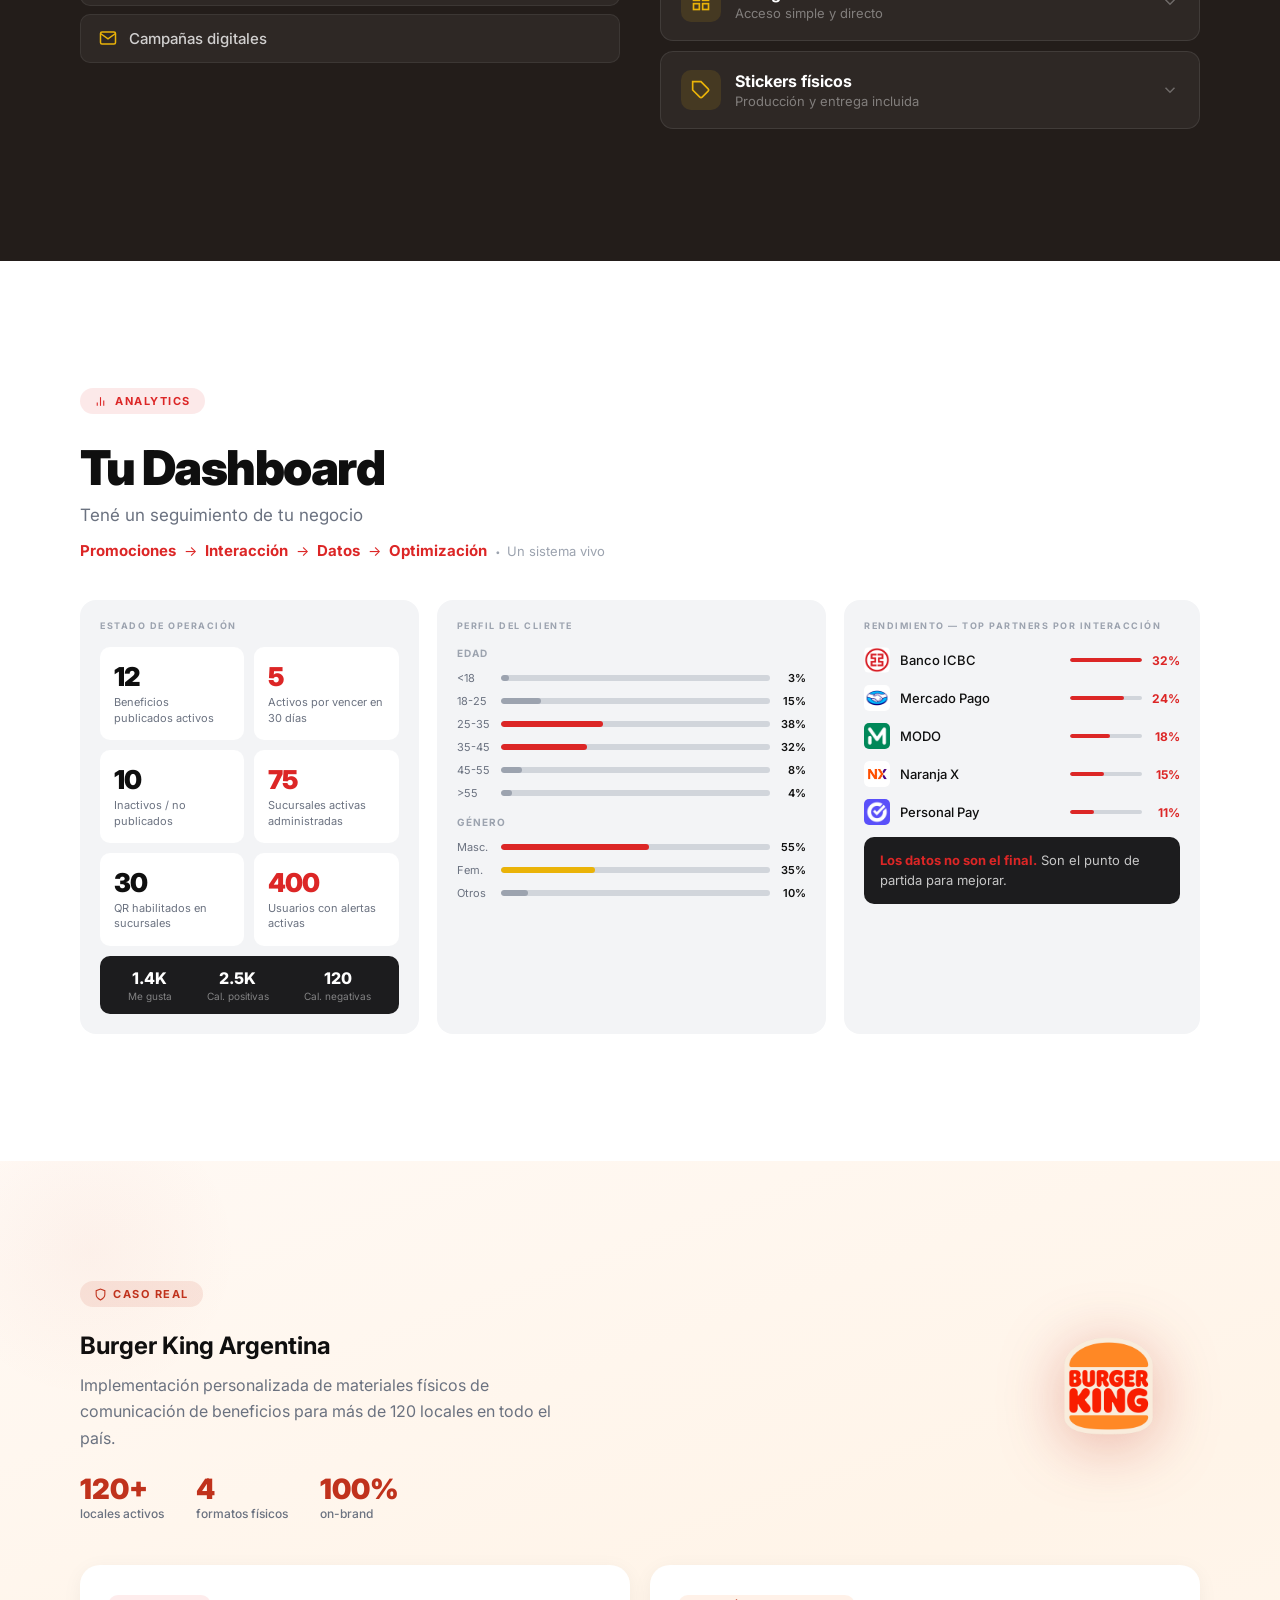
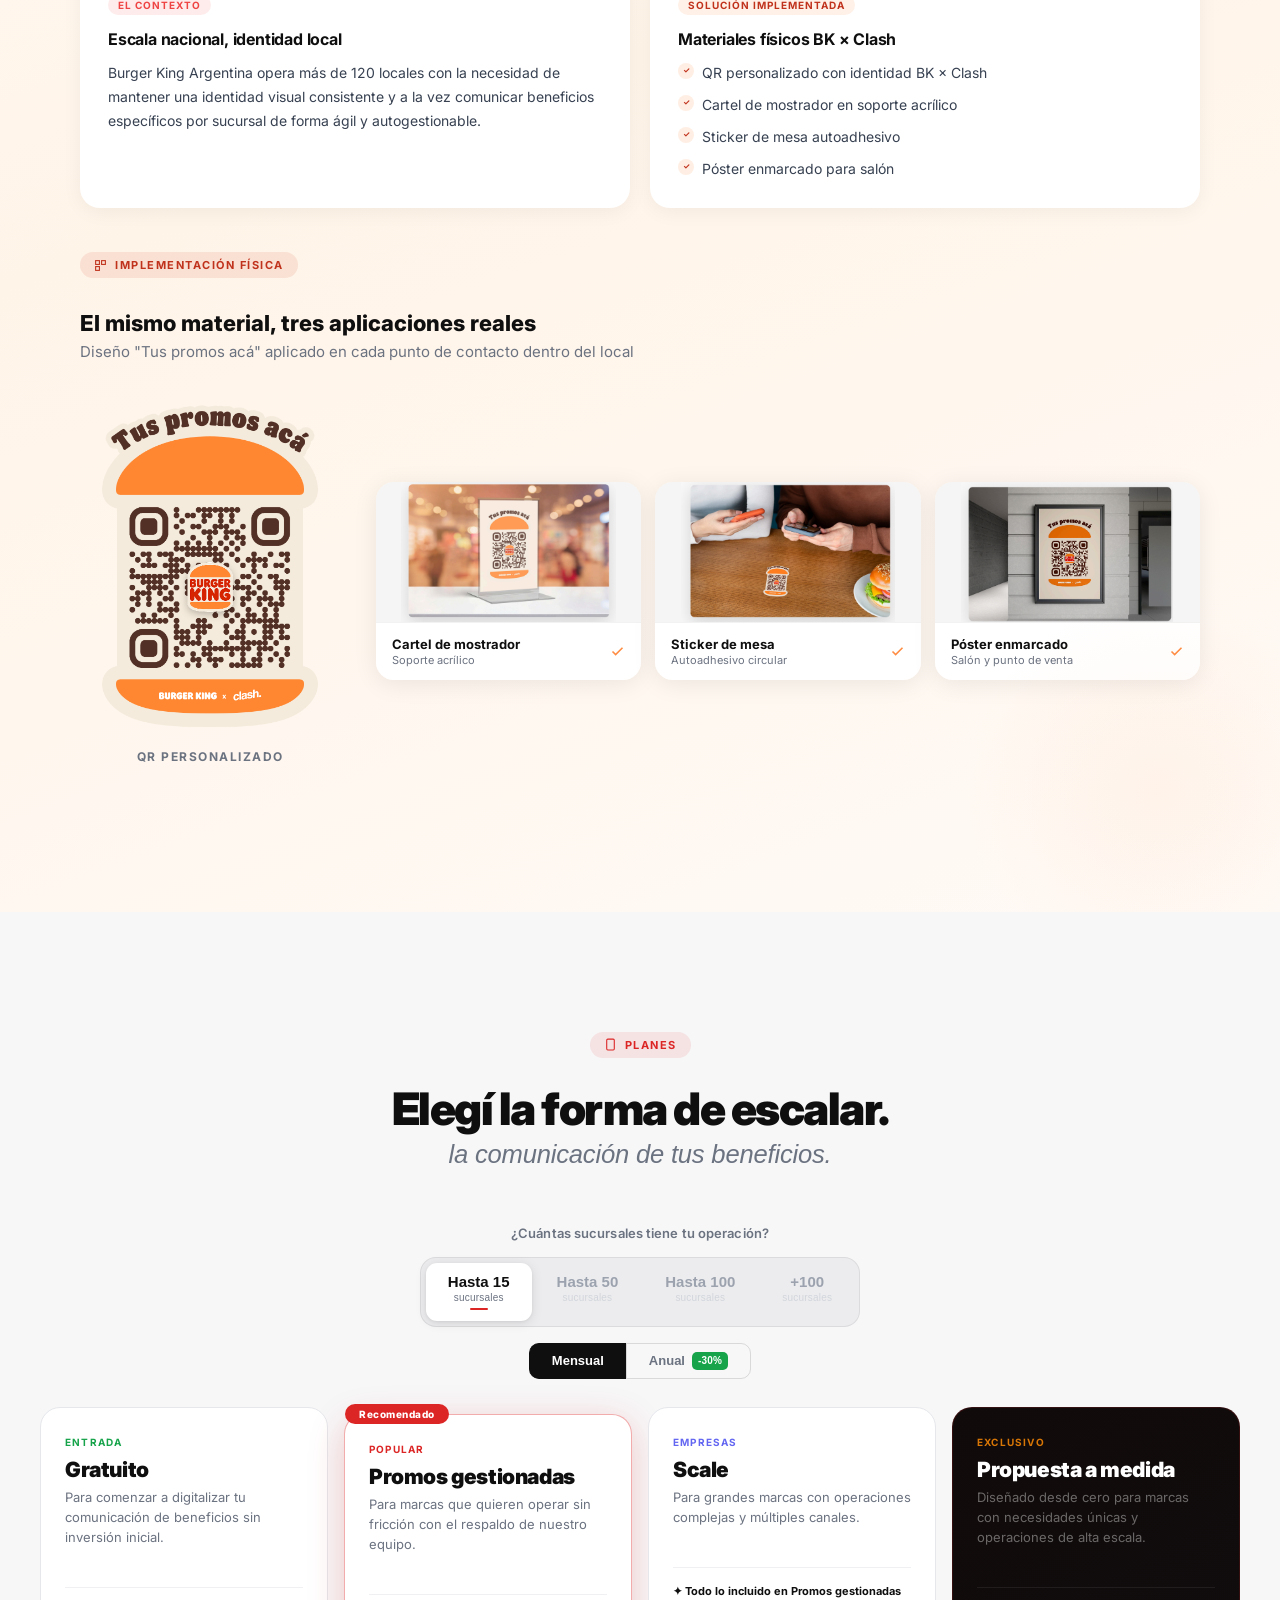
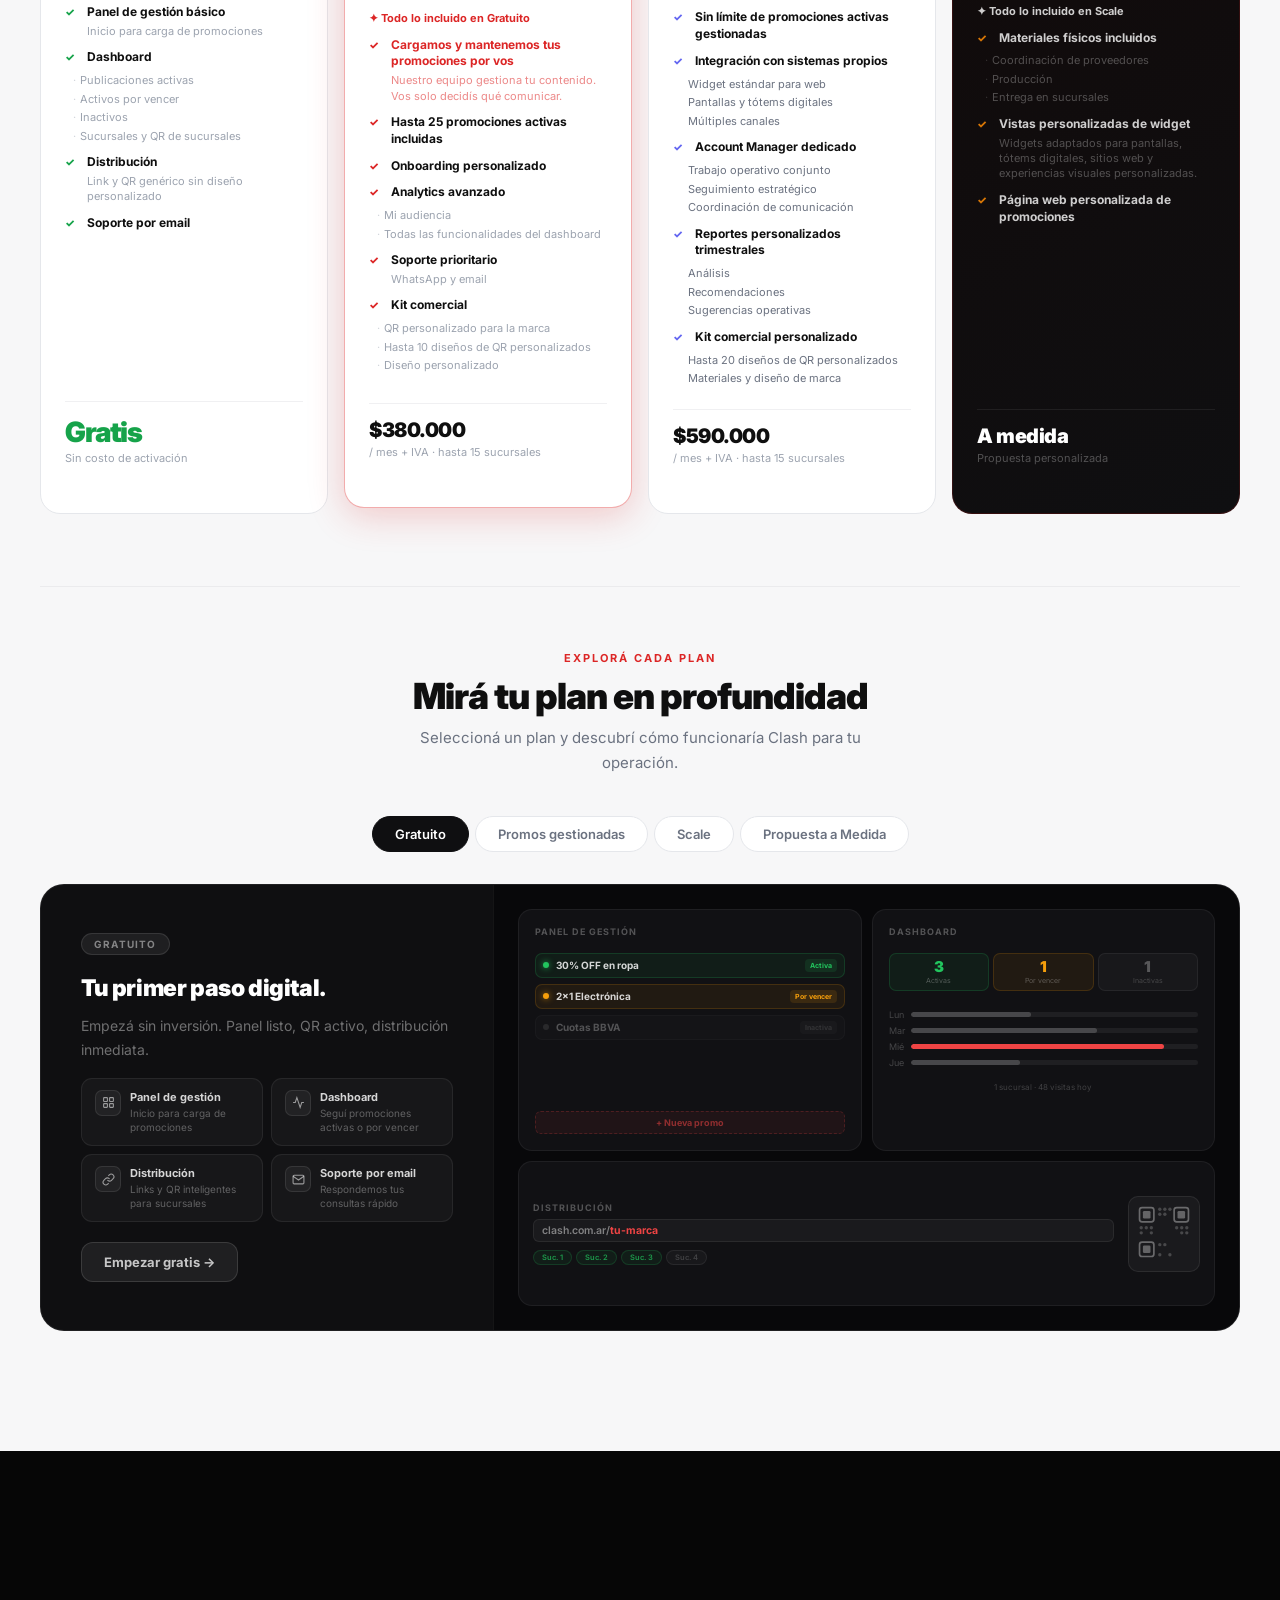
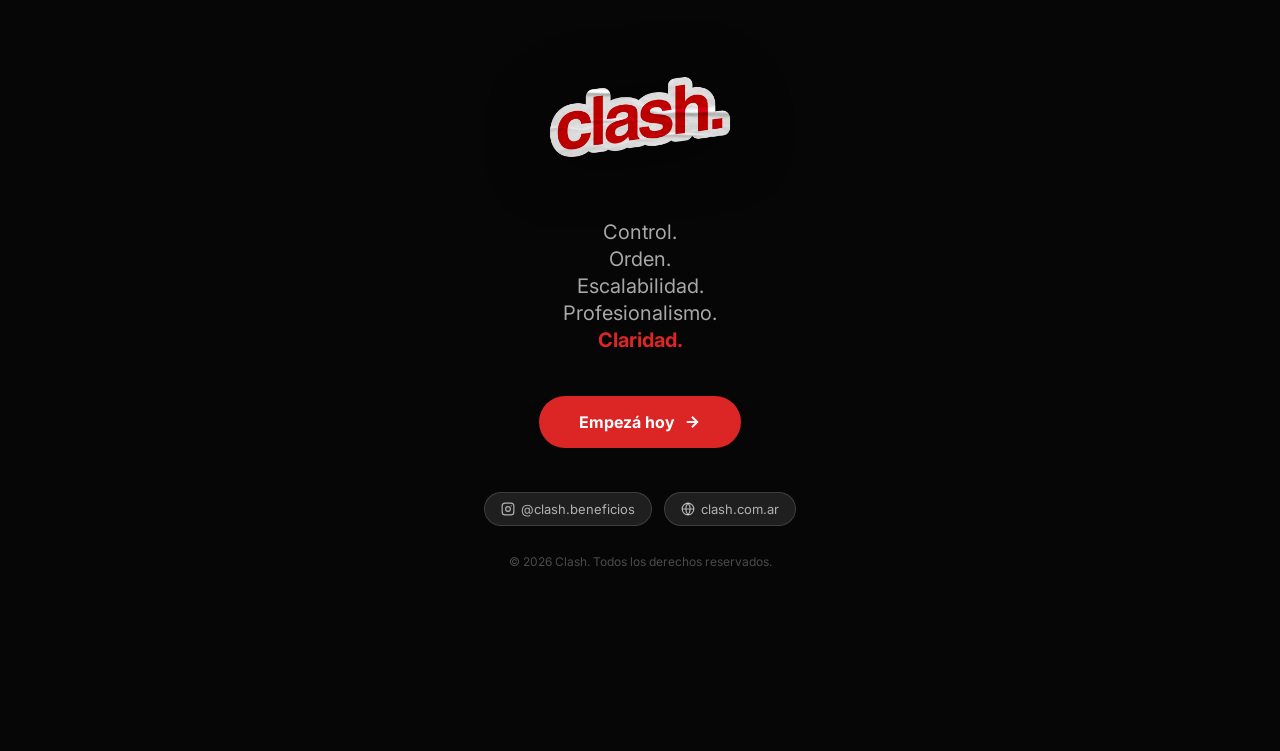
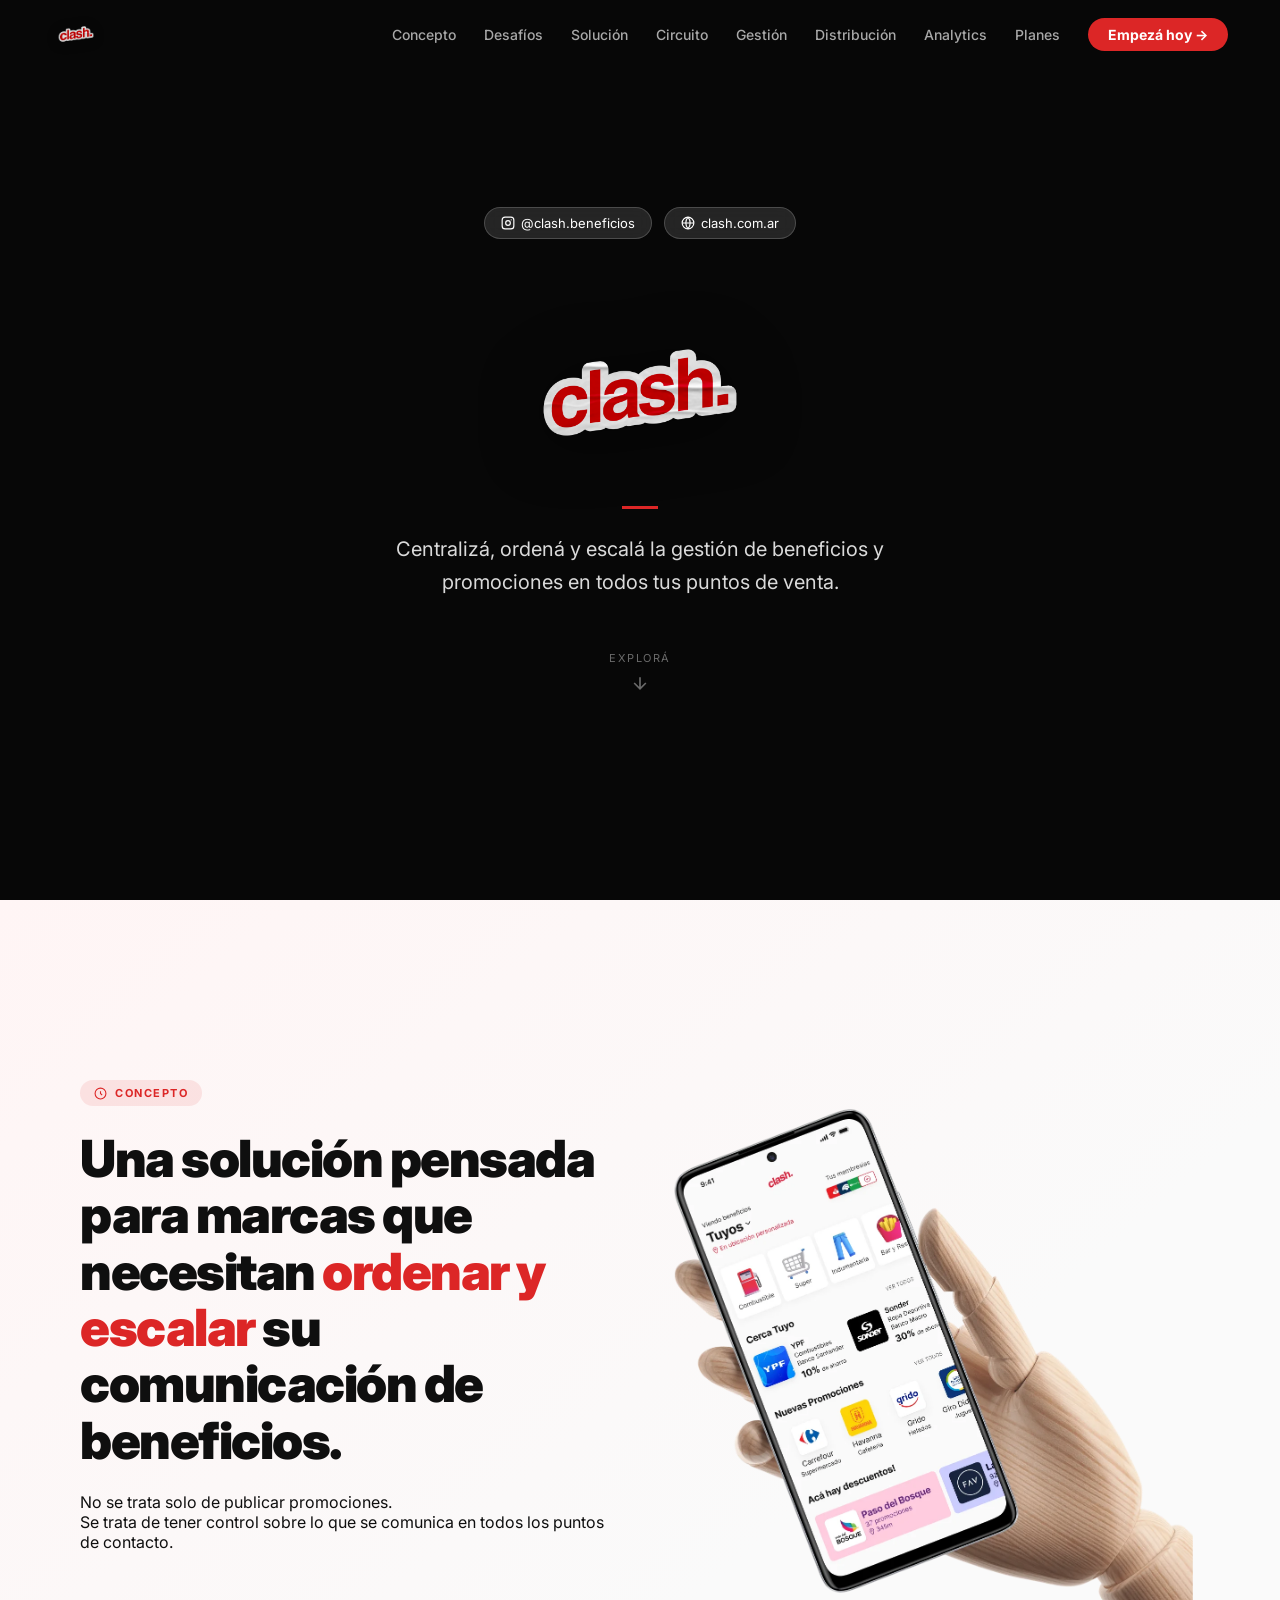
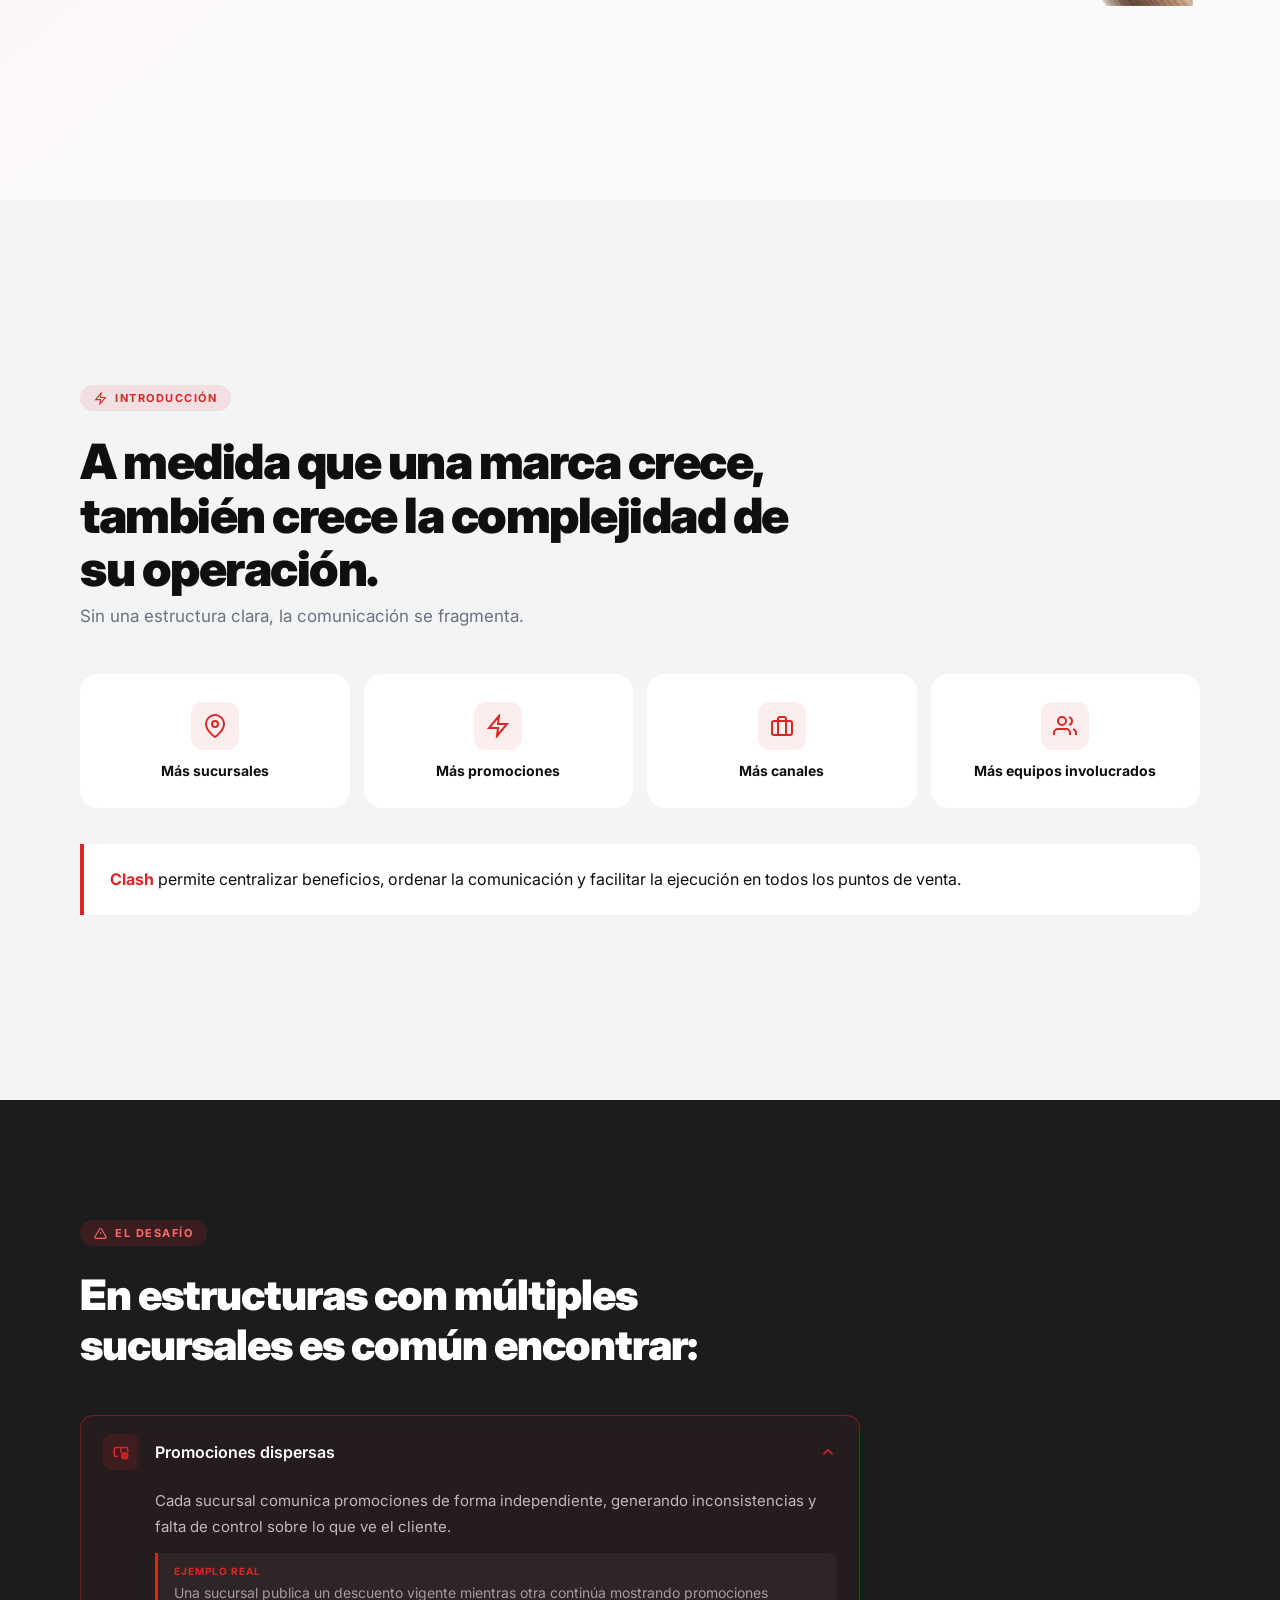
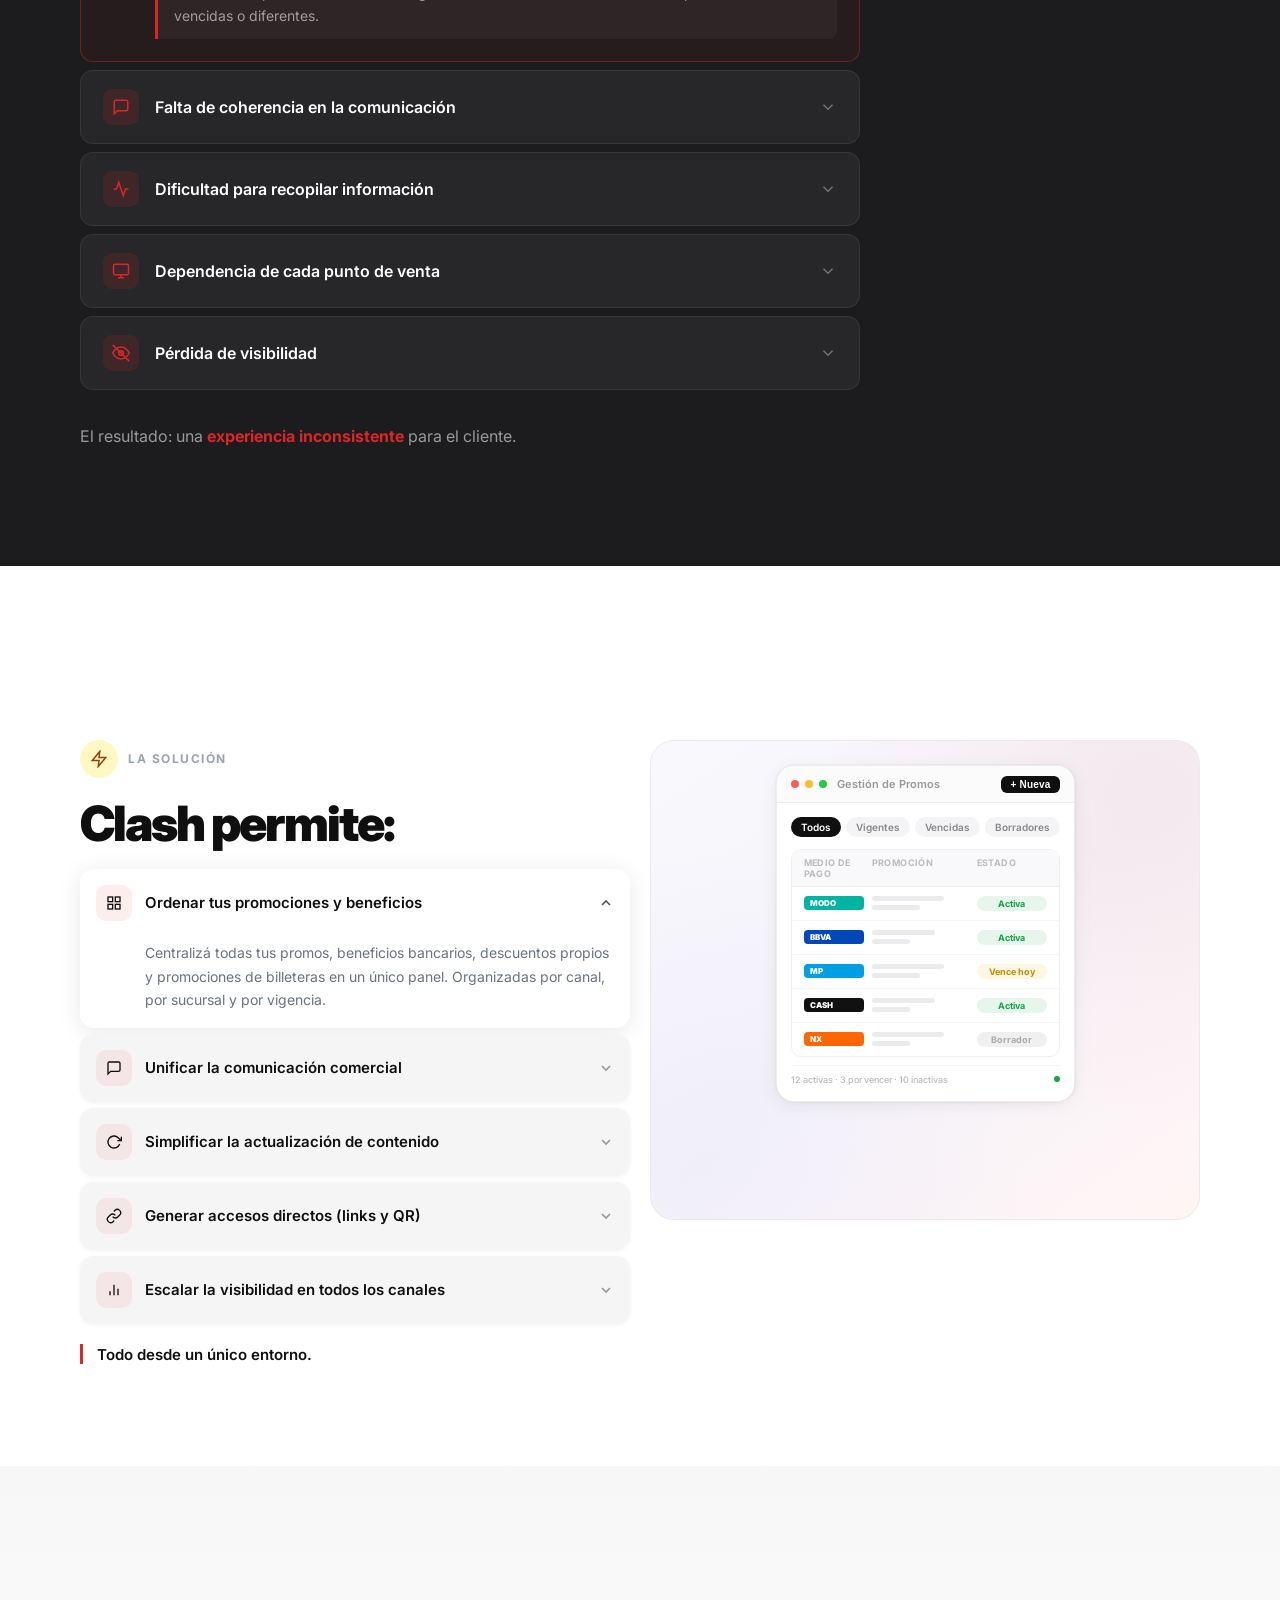
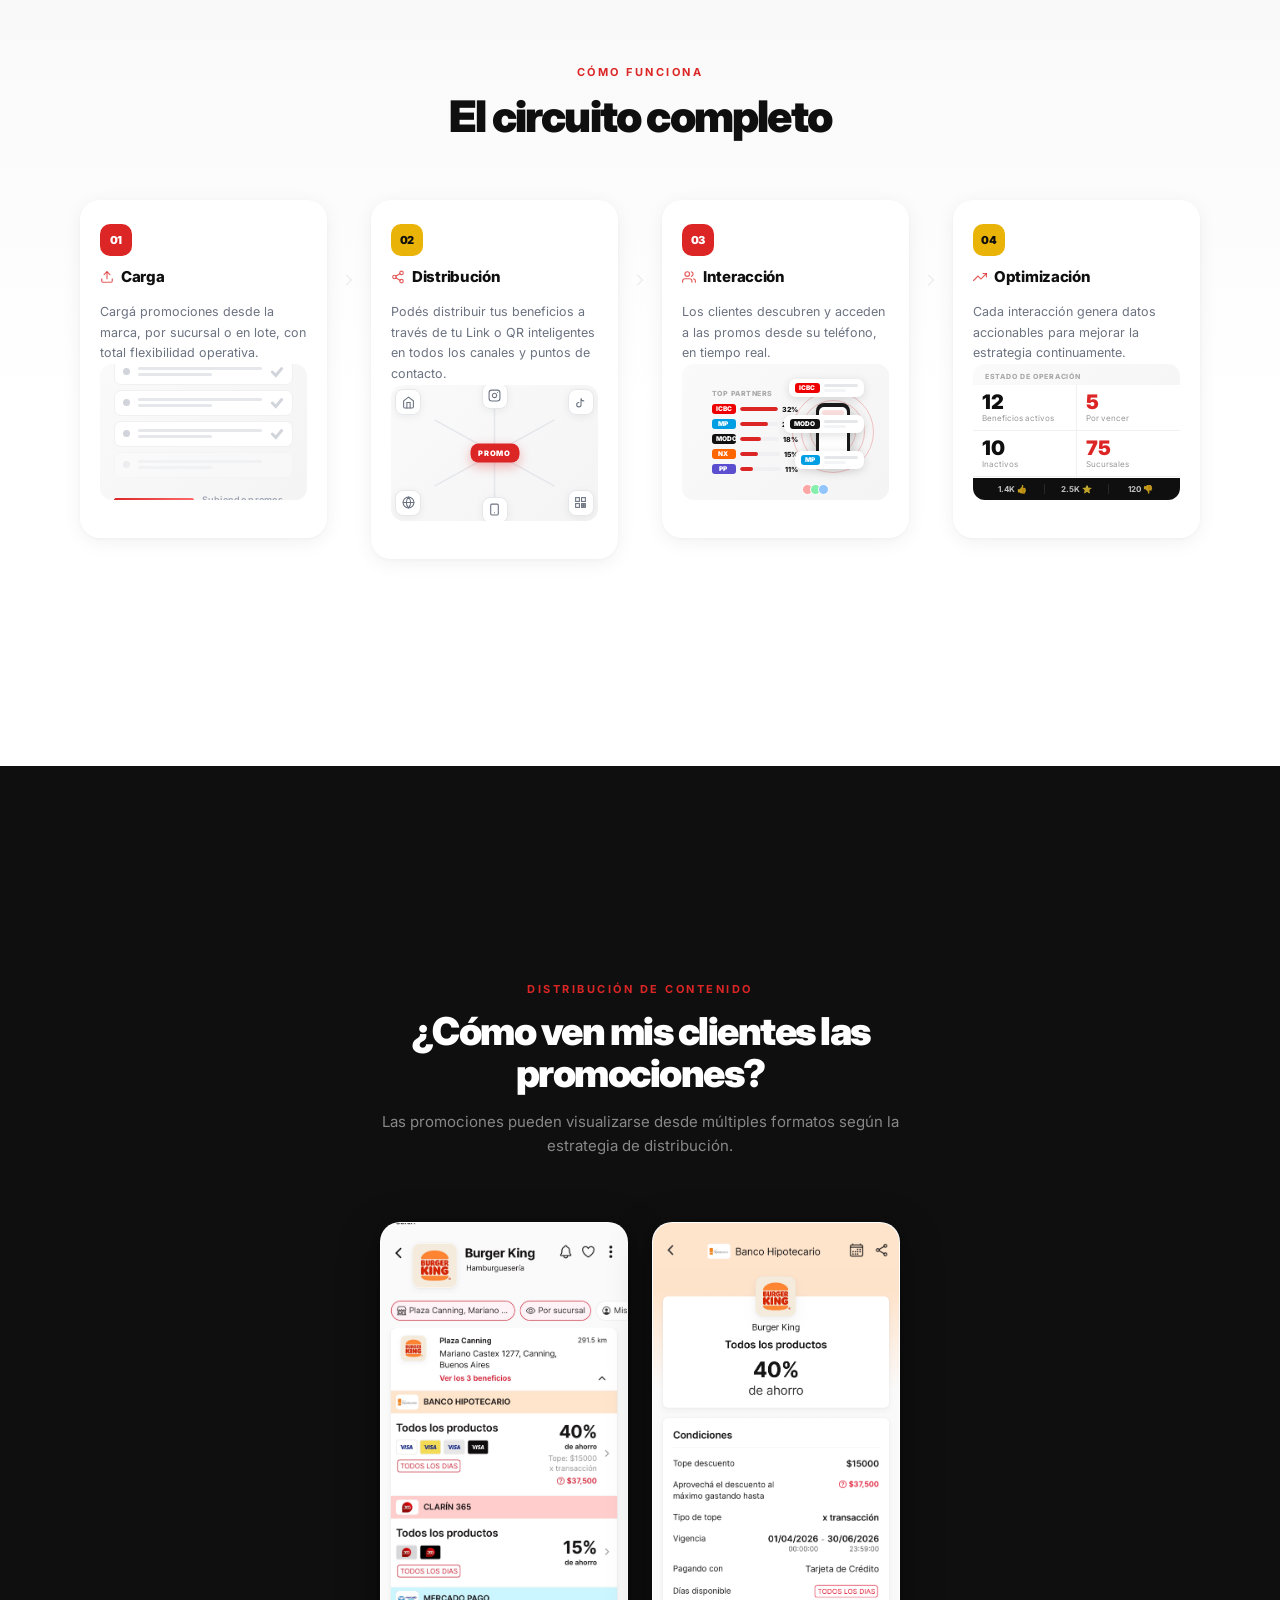
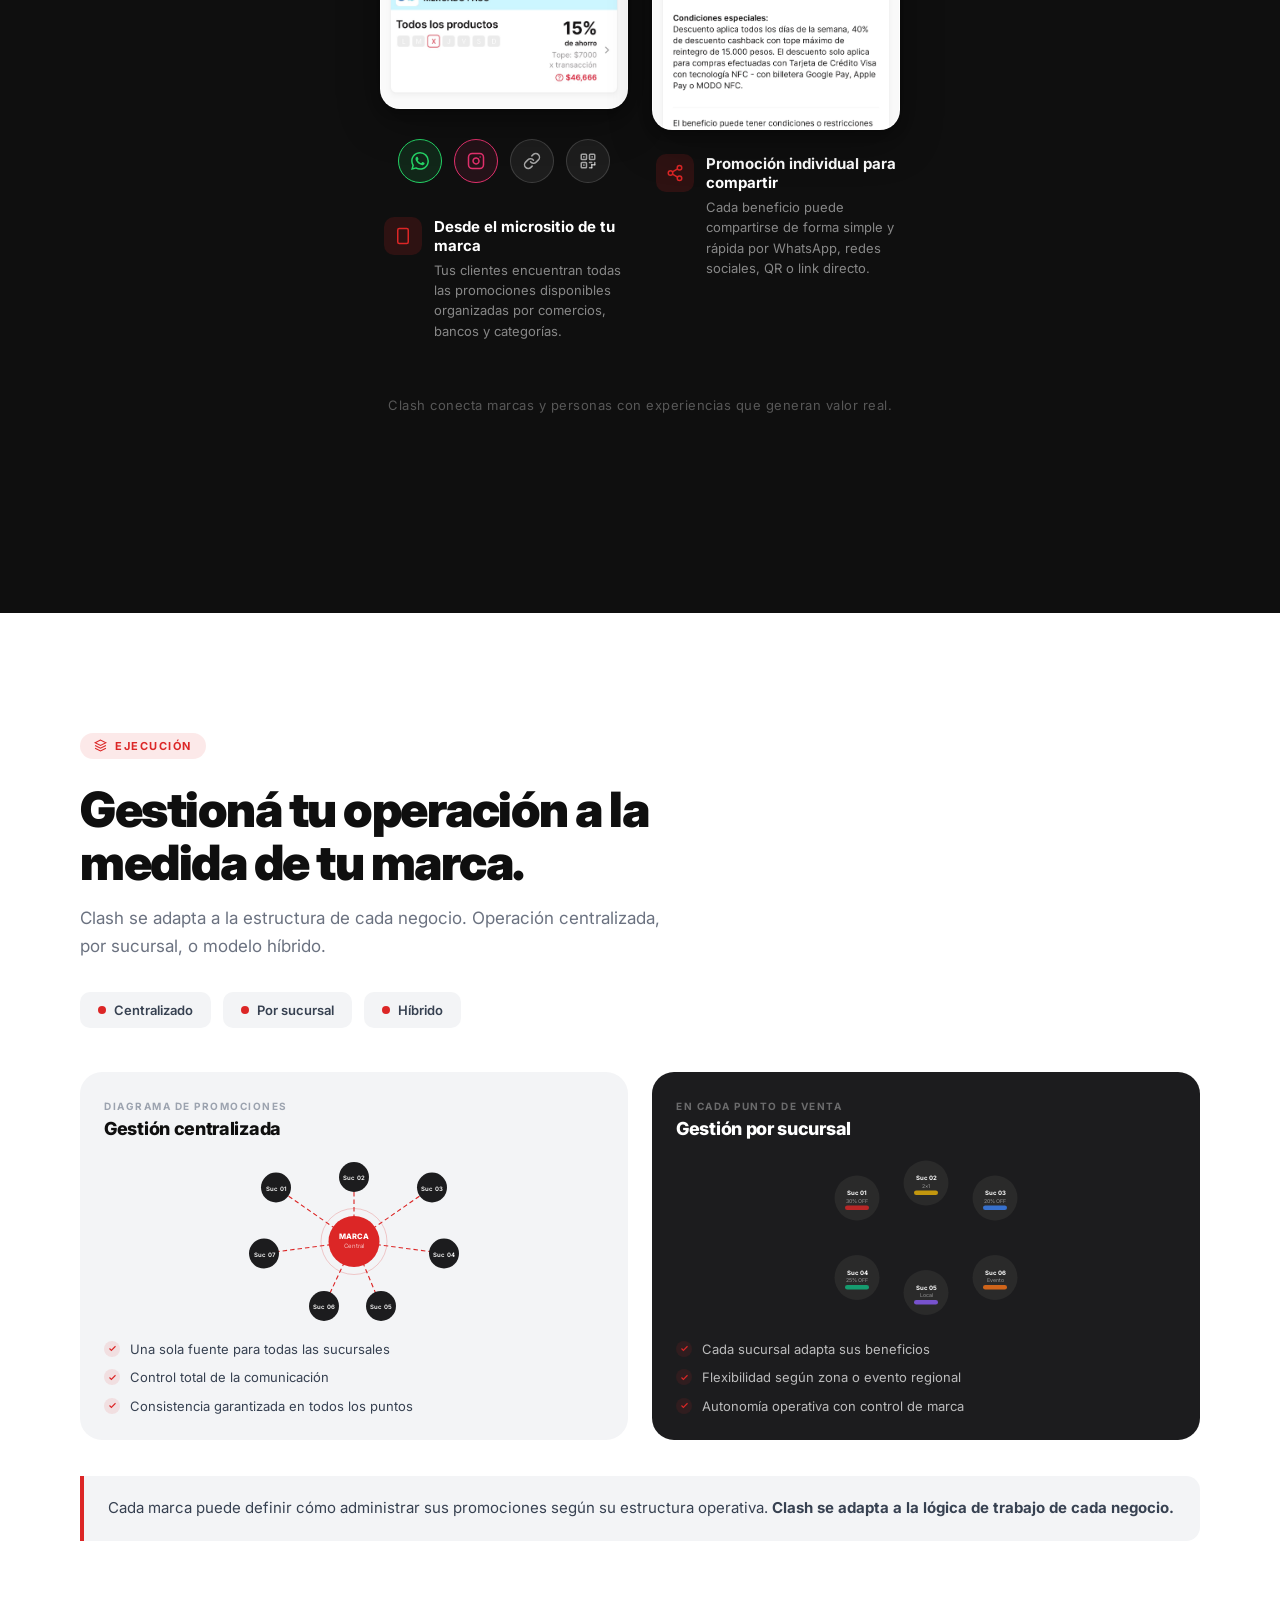
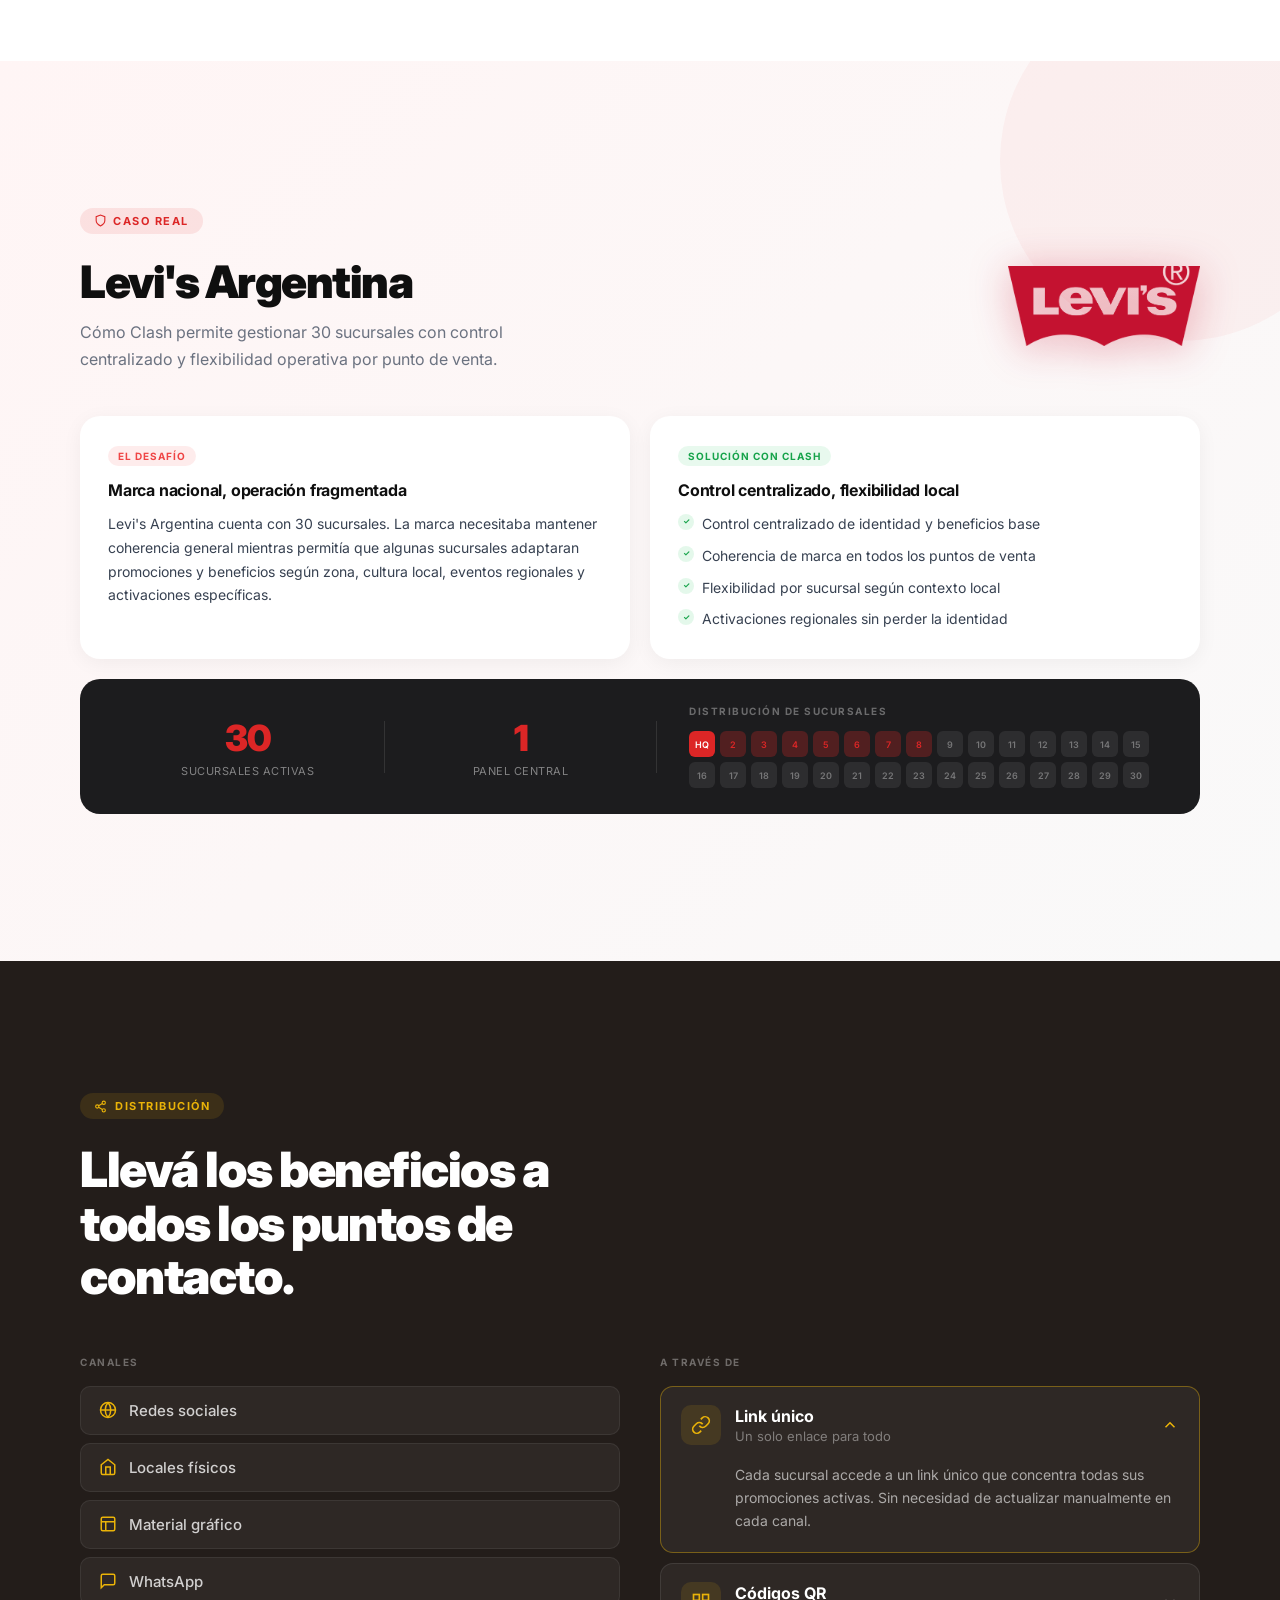
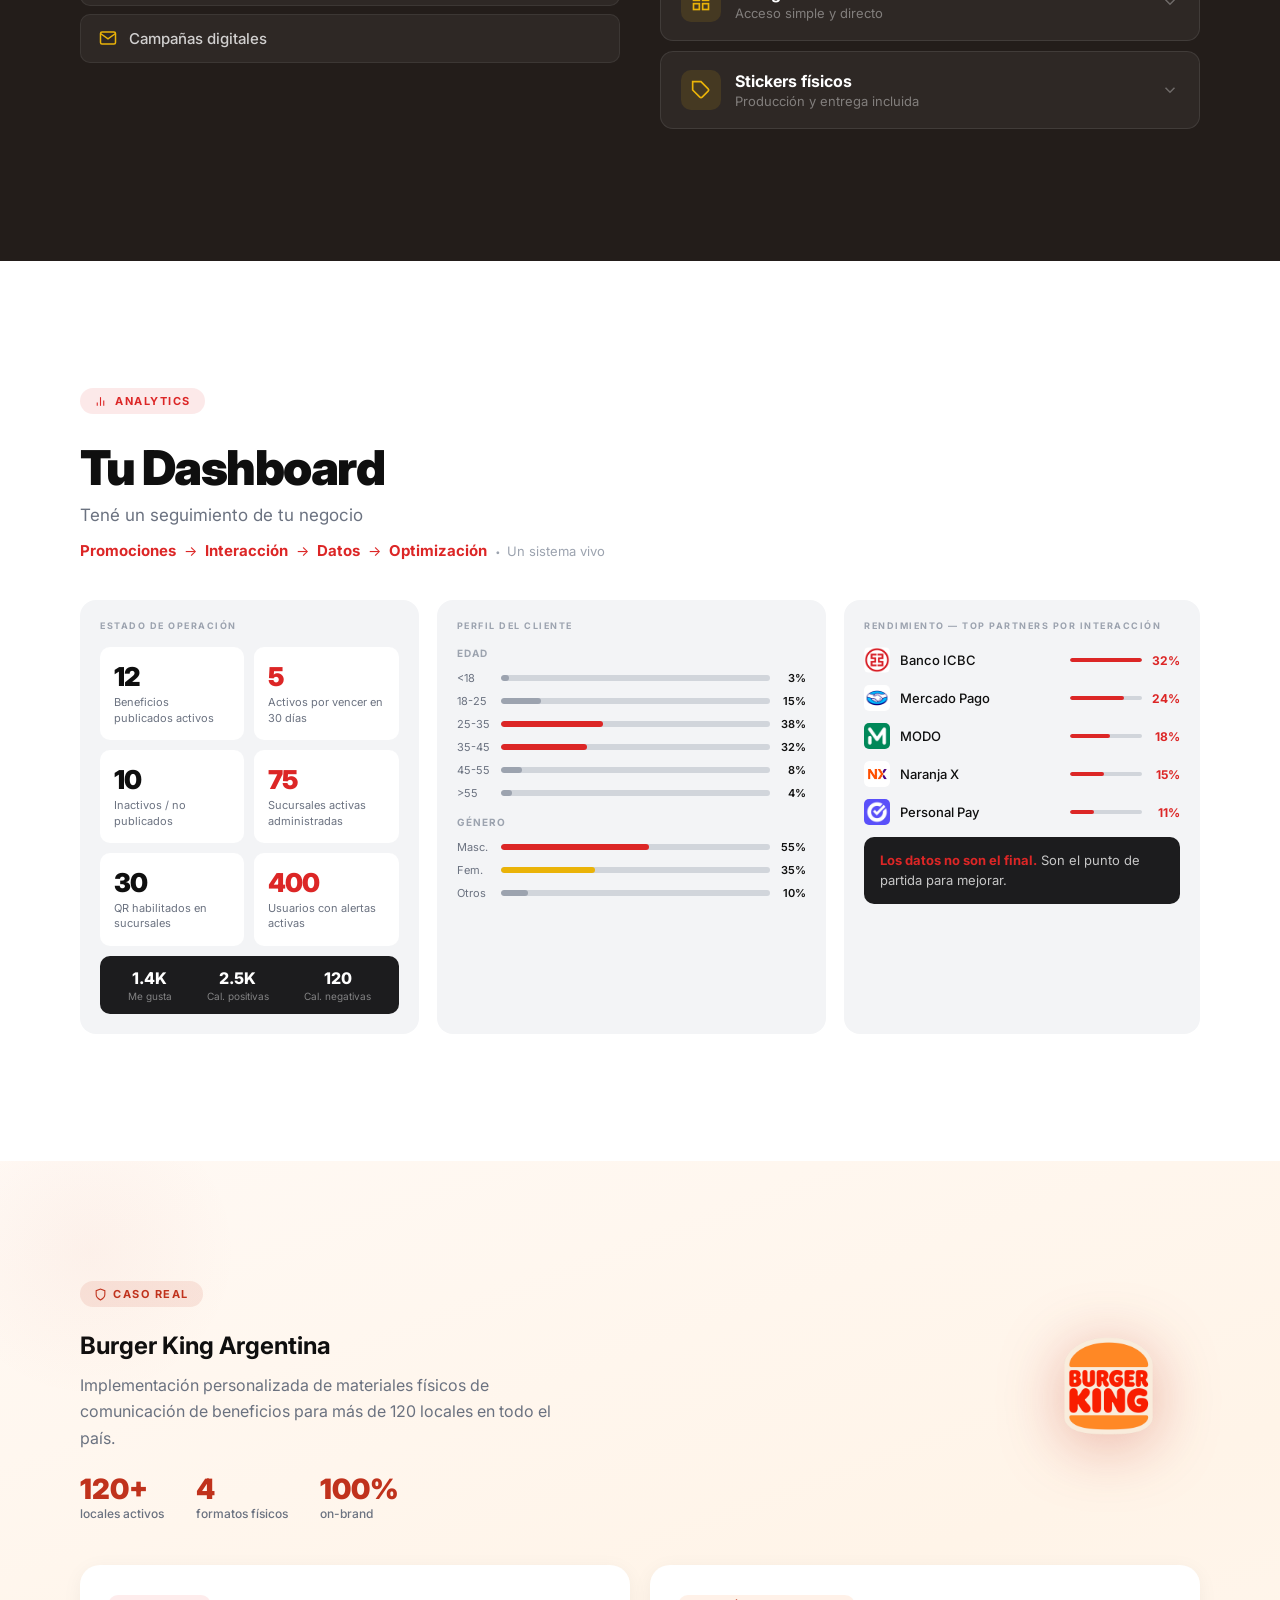
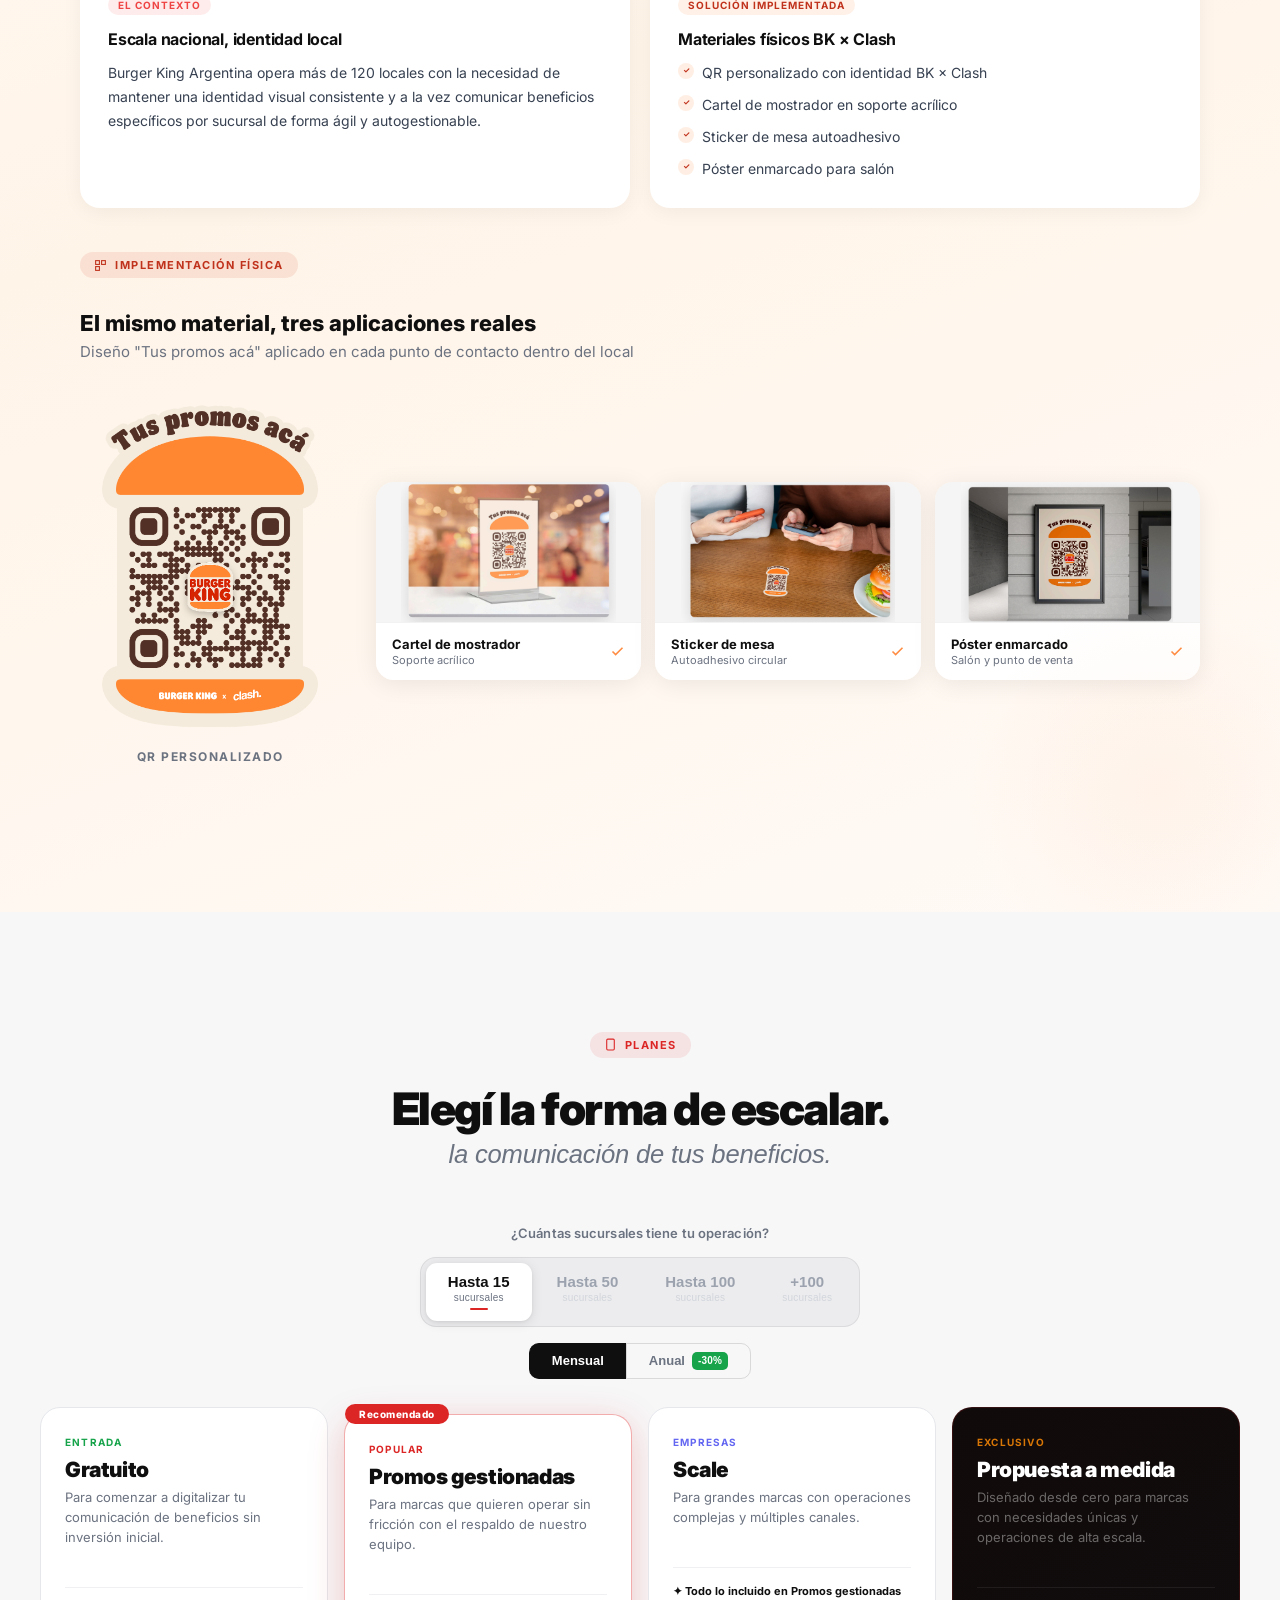
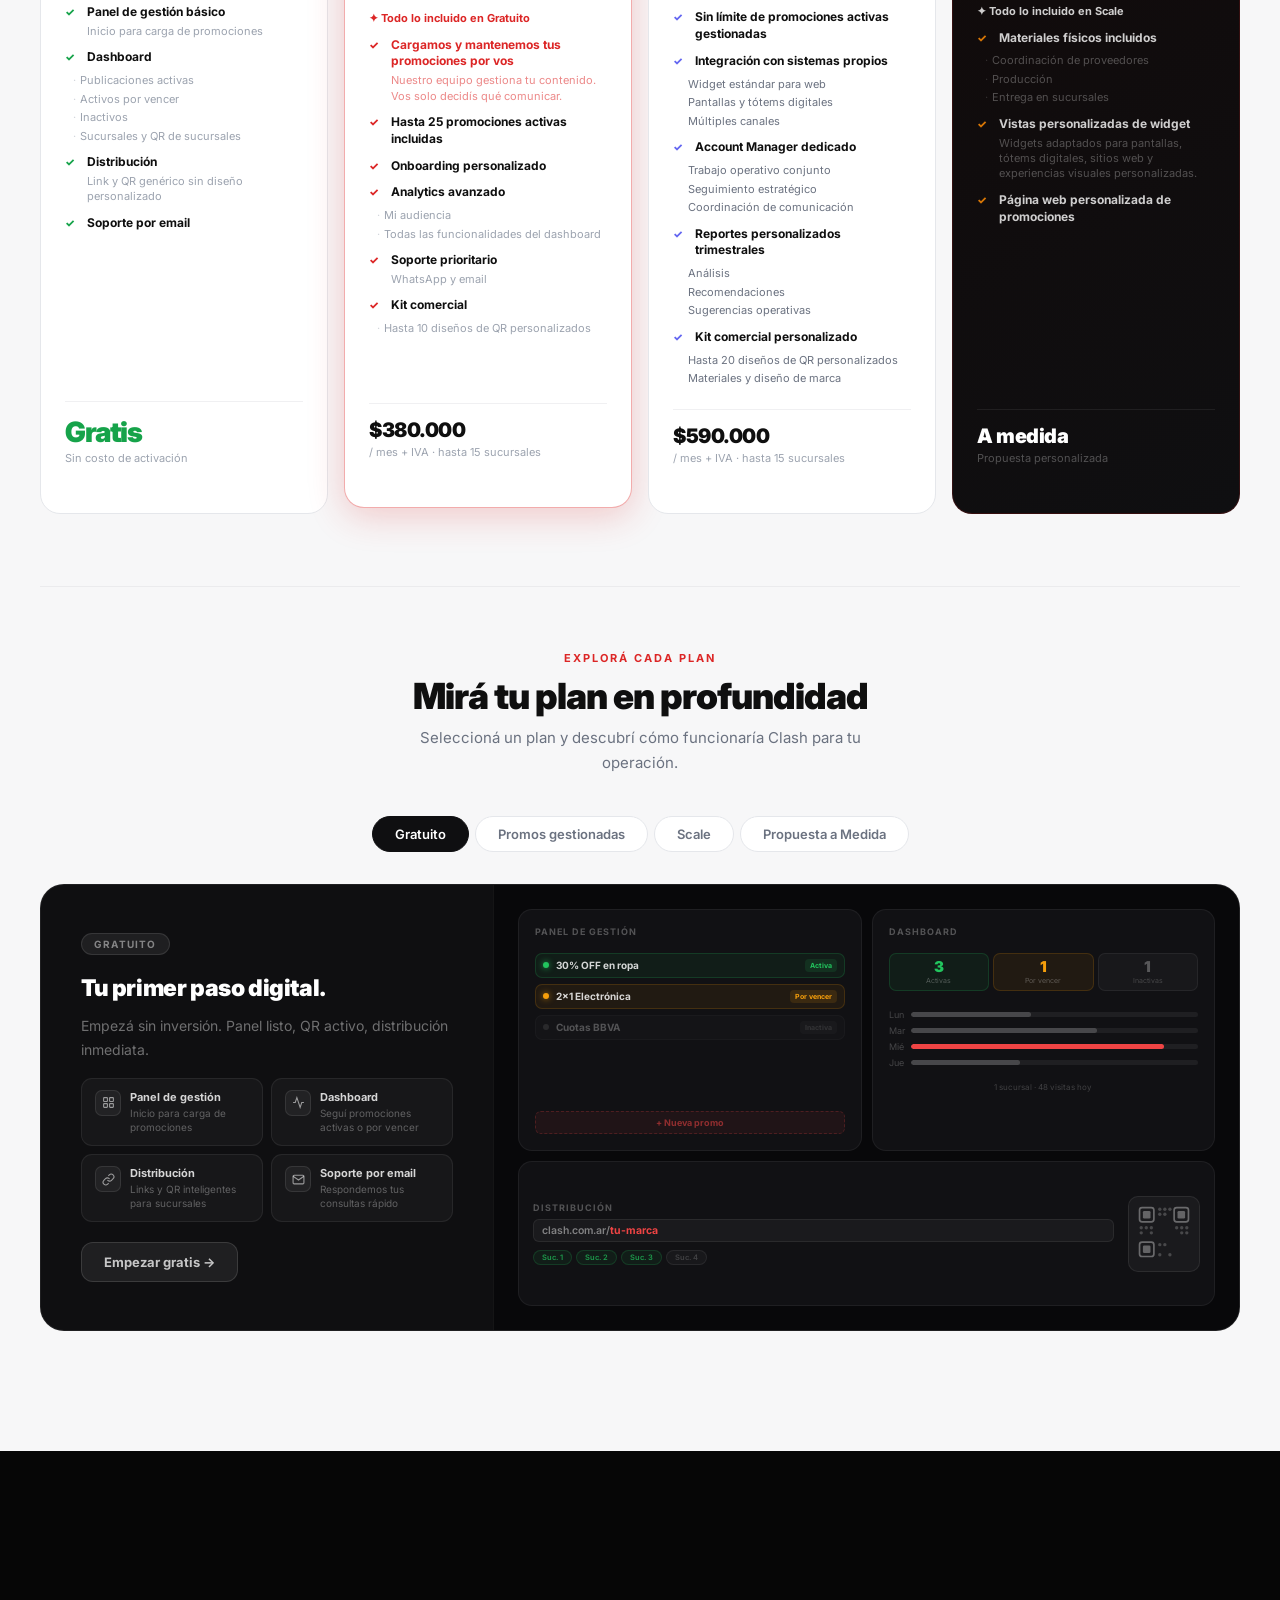
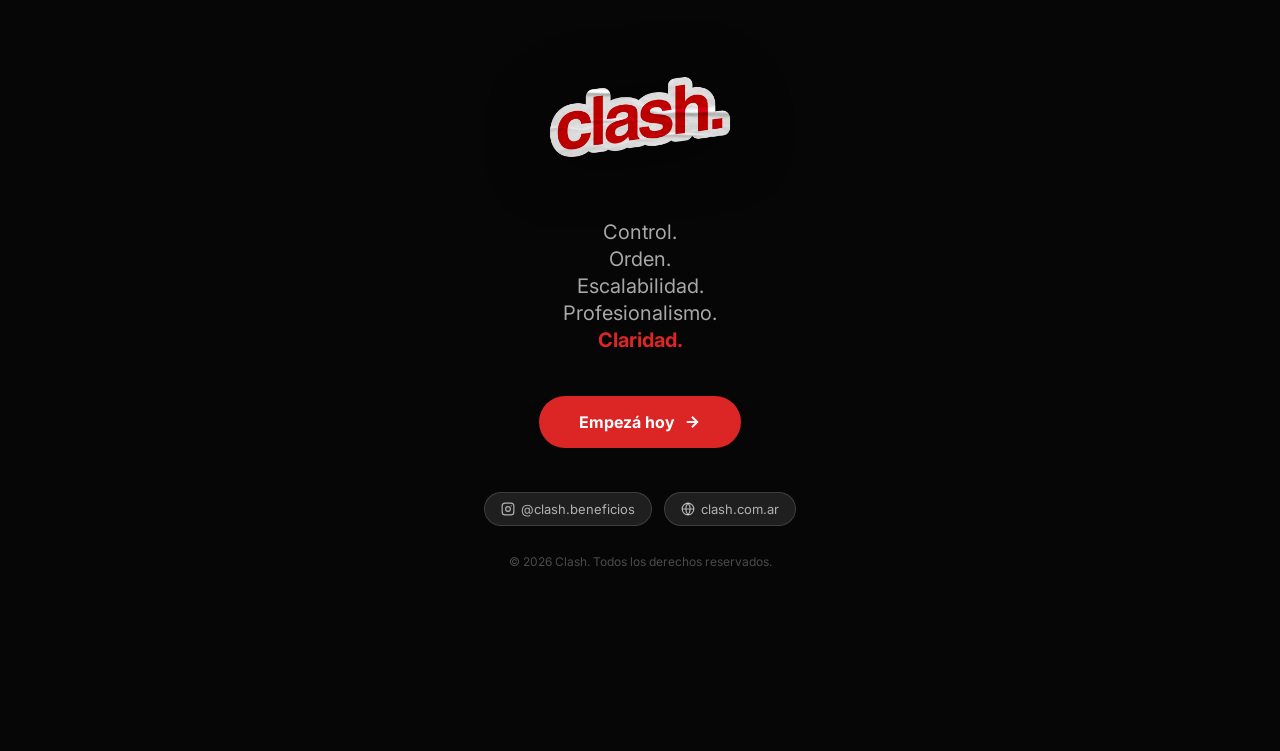
